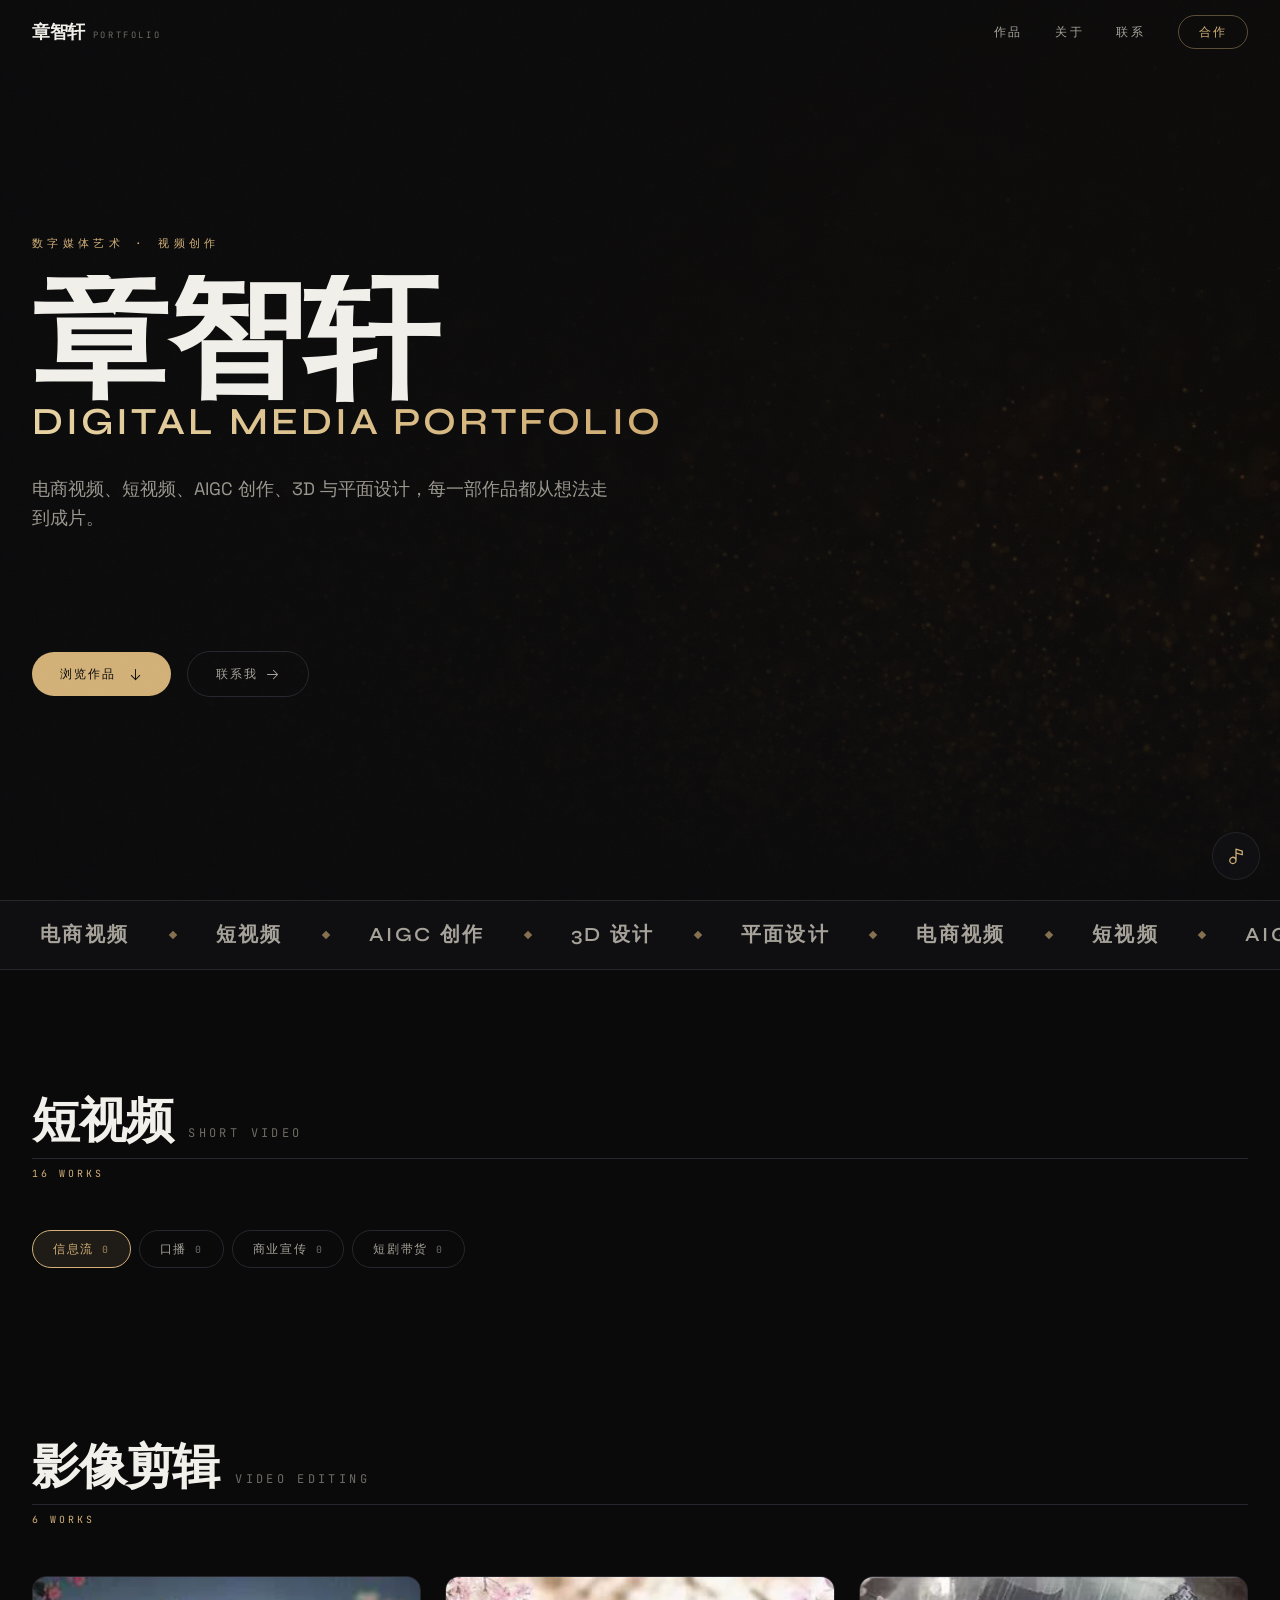
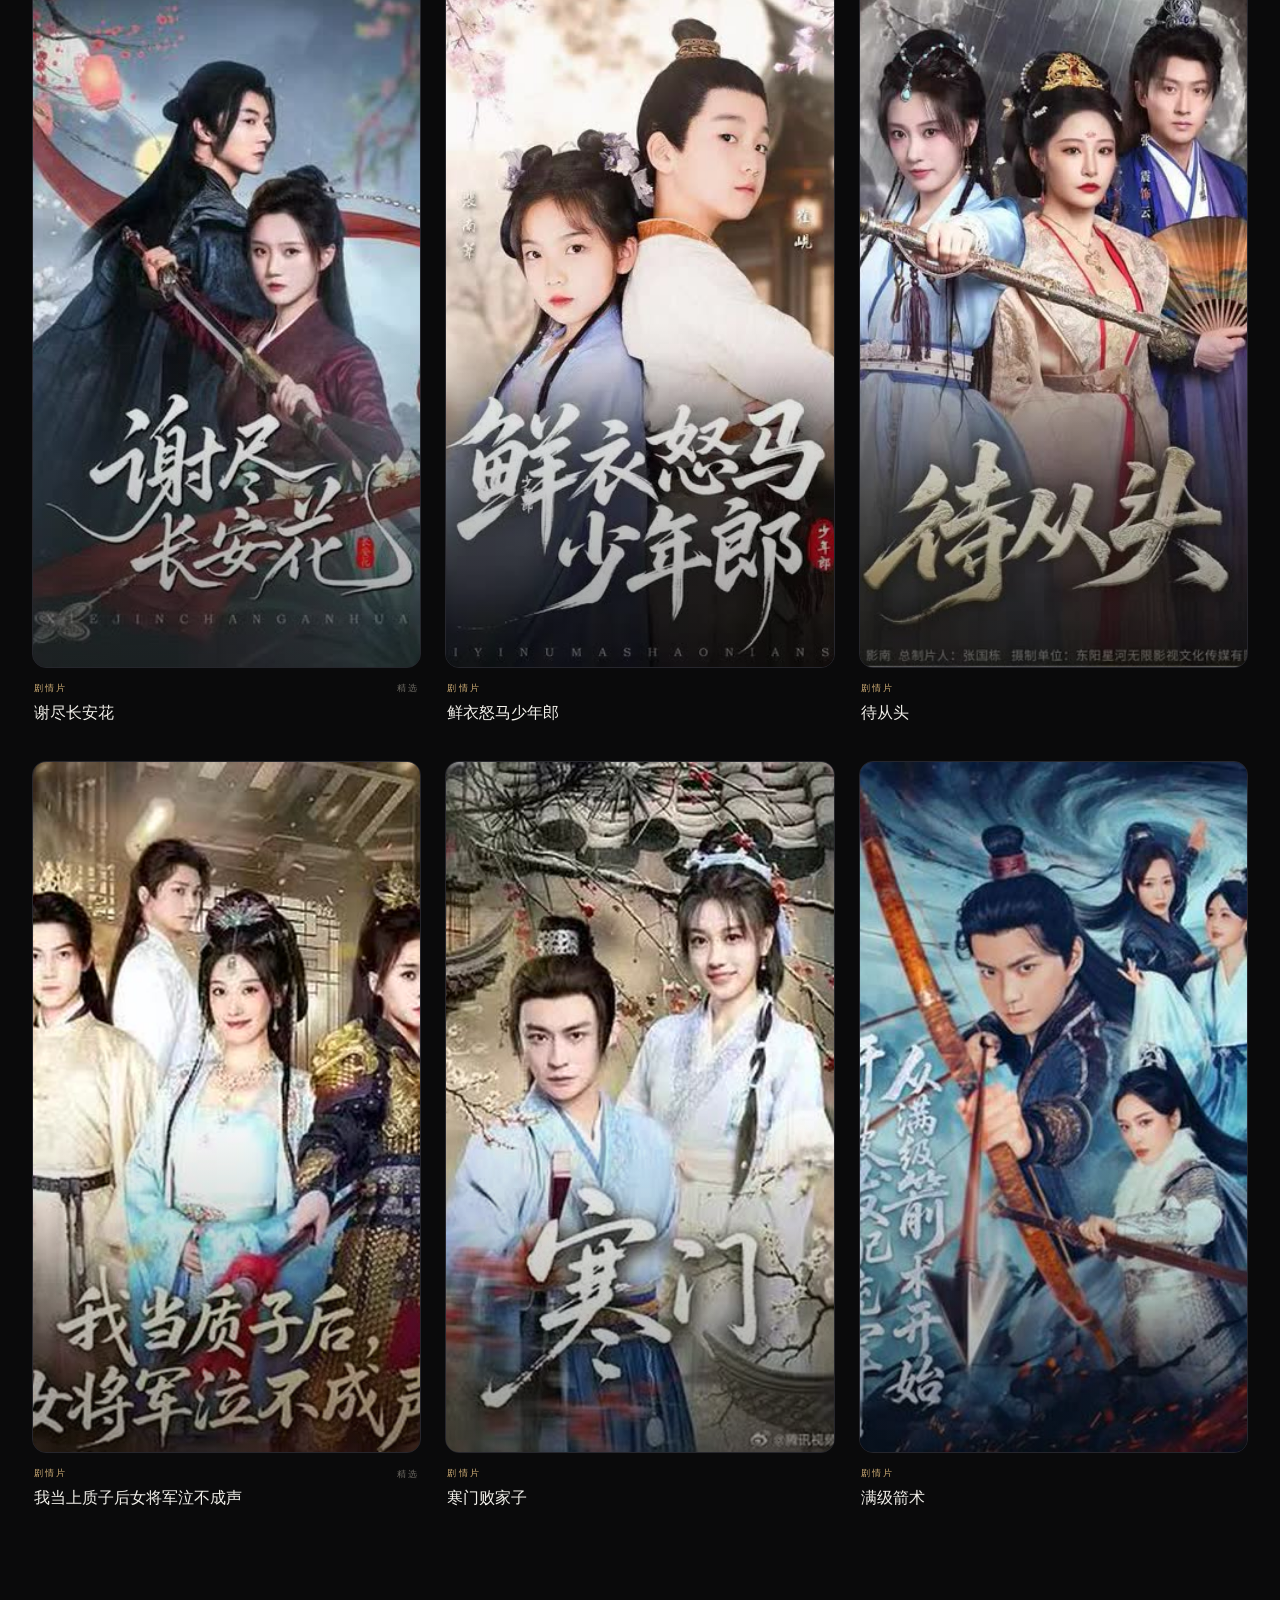
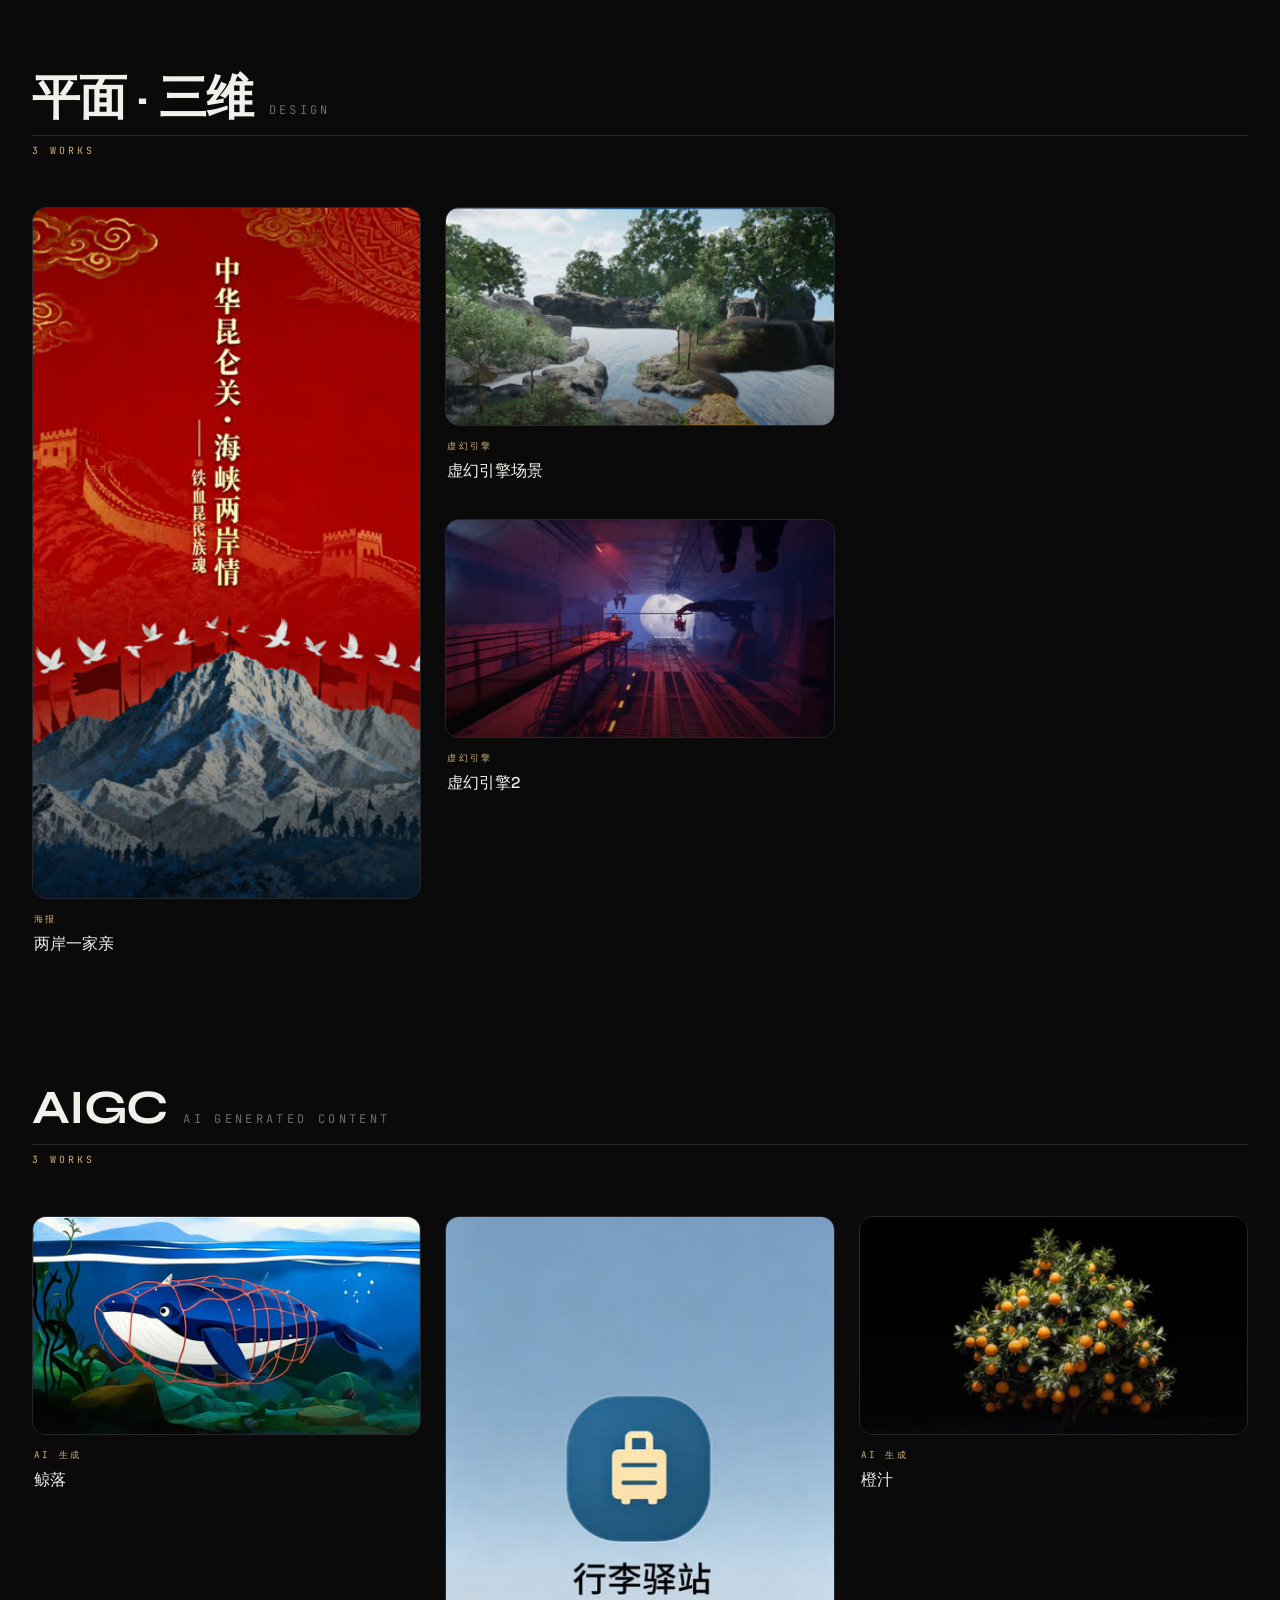
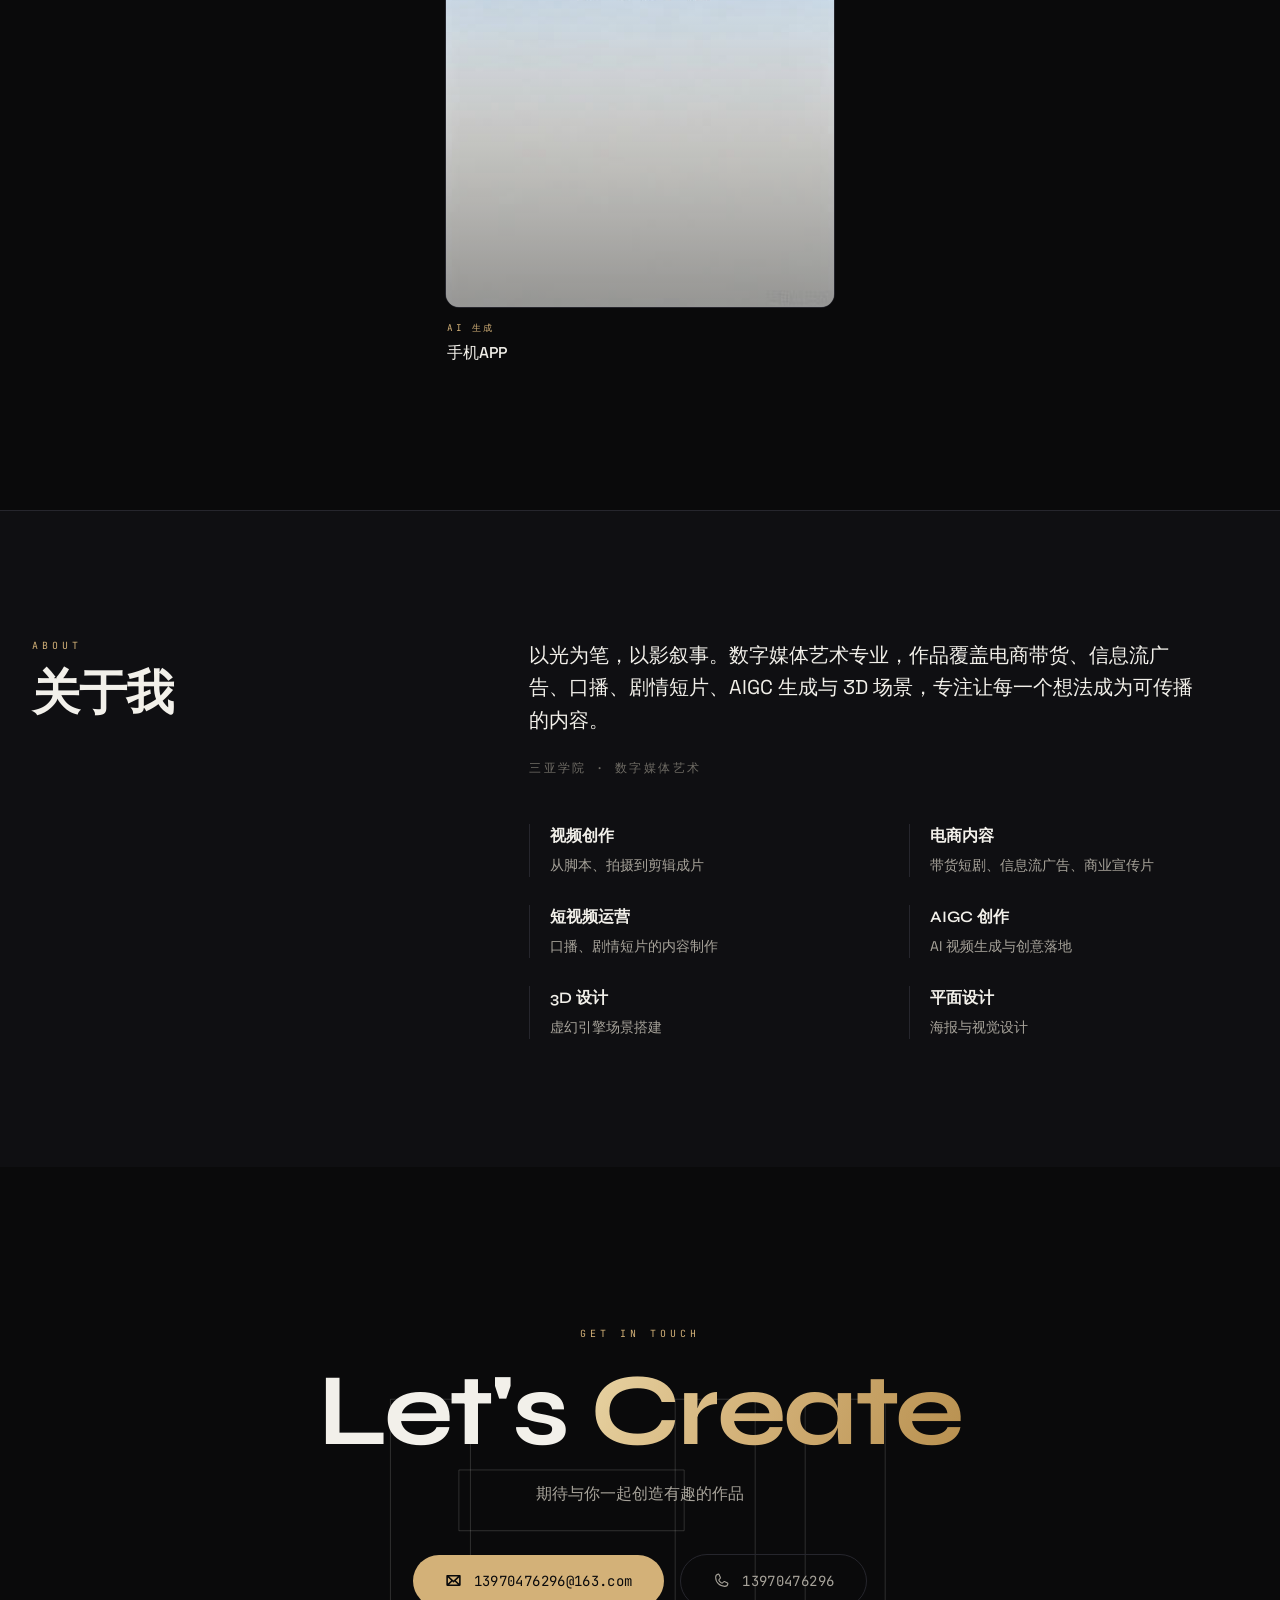
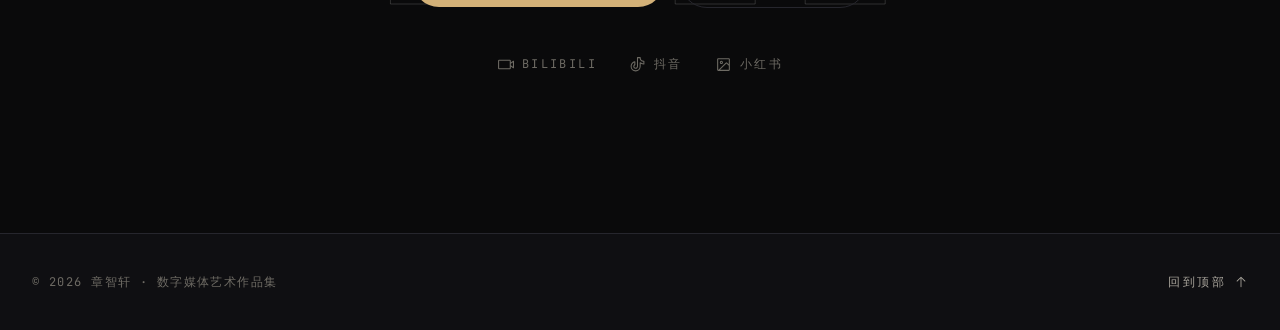
==== index.html @ ad3d9d8a "v3: 还原旧站板块分类 + 金色星尘首屏背景" ====
<!doctype html>
<html lang="zh-CN">
  <head>
    <meta charset="UTF-8" />
    <meta name="viewport" content="width=device-width, initial-scale=1.0, viewport-fit=cover" />
    <title>章智轩 · 数字媒体艺术作品集</title>
    <meta name="description" content="章智轩的数字媒体艺术作品集，覆盖电商视频、短视频、AIGC 创作、3D 设计与平面设计。" />
    <meta name="theme-color" content="#0a0a0b" />
    <meta property="og:title" content="章智轩 · 数字媒体艺术作品集" />
    <meta property="og:description" content="电商视频 / 短视频 / AIGC 创作 / 3D 设计 / 平面设计" />
    <meta property="og:type" content="website" />
    <meta property="og:image" content="thumbs/24.jpg" />
    <link rel="icon" type="image/svg+xml" href="favicon.svg" />
    <link rel="preload" as="font" type="font/woff2" crossorigin href="fonts/8vIH7w4qzmVxm2BL9A.woff2" />
    <link rel="preload" as="font" type="font/woff2" crossorigin href="fonts/V8mDoQDjQSkFtoMM3T6r8E7mPbF4Cw.woff2" />
    <script type="module" crossorigin src="./assets/index-Dmf0lTy7.js"></script>
    <link rel="stylesheet" crossorigin href="./assets/index-DNppTA8P.css">
  </head>
  <body>
    <div id="root"></div>
  </body>
</html>
---- assets/index-DNppTA8P.css ----
/*! tailwindcss v4.3.3 | MIT License | https://tailwindcss.com */@layer properties{@supports (((-webkit-hyphens:none)) and (not (margin-trim:inline))) or ((-moz-orient:inline) and (not (color:rgb(from red r g b)))){*,:before,:after,::backdrop{--tw-translate-x:0;--tw-translate-y:0;--tw-translate-z:0;--tw-scale-x:1;--tw-scale-y:1;--tw-scale-z:1;--tw-rotate-x:initial;--tw-rotate-y:initial;--tw-rotate-z:initial;--tw-skew-x:initial;--tw-skew-y:initial;--tw-border-style:solid;--tw-gradient-position:initial;--tw-gradient-from:#0000;--tw-gradient-via:#0000;--tw-gradient-to:#0000;--tw-gradient-stops:initial;--tw-gradient-via-stops:initial;--tw-gradient-from-position:0%;--tw-gradient-via-position:50%;--tw-gradient-to-position:100%;--tw-leading:initial;--tw-font-weight:initial;--tw-tracking:initial;--tw-shadow:0 0 #0000;--tw-shadow-color:initial;--tw-shadow-alpha:100%;--tw-inset-shadow:0 0 #0000;--tw-inset-shadow-color:initial;--tw-inset-shadow-alpha:100%;--tw-ring-color:initial;--tw-ring-shadow:0 0 #0000;--tw-inset-ring-color:initial;--tw-inset-ring-shadow:0 0 #0000;--tw-ring-inset:initial;--tw-ring-offset-width:0px;--tw-ring-offset-color:#fff;--tw-ring-offset-shadow:0 0 #0000;--tw-blur:initial;--tw-brightness:initial;--tw-contrast:initial;--tw-grayscale:initial;--tw-hue-rotate:initial;--tw-invert:initial;--tw-opacity:initial;--tw-saturate:initial;--tw-sepia:initial;--tw-drop-shadow:initial;--tw-drop-shadow-color:initial;--tw-drop-shadow-alpha:100%;--tw-drop-shadow-size:initial;--tw-backdrop-blur:initial;--tw-backdrop-brightness:initial;--tw-backdrop-contrast:initial;--tw-backdrop-grayscale:initial;--tw-backdrop-hue-rotate:initial;--tw-backdrop-invert:initial;--tw-backdrop-opacity:initial;--tw-backdrop-saturate:initial;--tw-backdrop-sepia:initial;--tw-duration:initial;--tw-ease:initial}}}@layer theme{:root,:host{--font-sans:"Space Grotesk", "PingFang SC", "Microsoft YaHei", "Noto Sans SC", sans-serif;--font-mono:"JetBrains Mono", ui-monospace, "SFMono-Regular", monospace;--color-black:#000;--spacing:.25rem;--container-sm:24rem;--container-md:28rem;--container-xl:36rem;--container-2xl:42rem;--container-5xl:64rem;--container-7xl:80rem;--text-xs:.75rem;--text-xs--line-height:calc(1 / .75);--text-sm:.875rem;--text-sm--line-height:calc(1.25 / .875);--text-base:1rem;--text-base--line-height: 1.5 ;--text-lg:1.125rem;--text-lg--line-height:calc(1.75 / 1.125);--text-xl:1.25rem;--text-xl--line-height:calc(1.75 / 1.25);--text-2xl:1.5rem;--text-2xl--line-height:calc(2 / 1.5);--text-3xl:1.875rem;--text-3xl--line-height: 1.2 ;--text-4xl:2.25rem;--text-4xl--line-height:calc(2.5 / 2.25);--text-5xl:3rem;--text-5xl--line-height:1;--text-6xl:3.75rem;--text-6xl--line-height:1;--font-weight-medium:500;--font-weight-semibold:600;--font-weight-bold:700;--font-weight-extrabold:800;--tracking-tight:-.025em;--tracking-wide:.025em;--leading-relaxed:1.625;--ease-in:cubic-bezier(.4, 0, 1, 1);--ease-out:cubic-bezier(.16, 1, .3, 1);--ease-in-out:cubic-bezier(.4, 0, .2, 1);--blur-sm:8px;--blur-md:12px;--blur-xl:24px;--aspect-video:16 / 9;--default-transition-duration:.15s;--default-transition-timing-function:cubic-bezier(.4, 0, .2, 1);--default-font-family:var(--font-sans);--default-mono-font-family:var(--font-mono);--color-ink:#0a0a0b;--color-ink-2:#0f0f12;--color-surface:#15151a;--color-surface-2:#1b1b21;--color-line:#26262d;--color-fg:#f2f0ea;--color-fg-2:#a7a39a;--color-fg-3:#6e6b64;--color-gold:#d3b178;--color-gold-2:#ecd9ae;--font-display:"Syne", "PingFang SC", "Microsoft YaHei", "Noto Sans SC", sans-serif}}@layer base{*,:after,:before,::backdrop{box-sizing:border-box;border:0 solid;margin:0;padding:0}::file-selector-button{box-sizing:border-box;border:0 solid;margin:0;padding:0}html,:host{-webkit-text-size-adjust:100%;tab-size:4;line-height:1.5;font-family:var(--default-font-family,-apple-system, BlinkMacSystemFont, "Segoe UI", Roboto, "Helvetica Neue", "Noto Sans", Arial, sans-serif, "Apple Color Emoji", "Segoe UI Emoji", "Segoe UI Symbol", "Noto Color Emoji");font-feature-settings:var(--default-font-feature-settings,normal);font-variation-settings:var(--default-font-variation-settings,normal);-webkit-tap-highlight-color:transparent}hr{height:0;color:inherit;border-top-width:1px}abbr:where([title]){-webkit-text-decoration:underline dotted;text-decoration:underline dotted}h1,h2,h3,h4,h5,h6{font-size:inherit;font-weight:inherit}a{color:inherit;-webkit-text-decoration:inherit;text-decoration:inherit}b,strong{font-weight:bolder}code,kbd,samp,pre{font-family:var(--default-mono-font-family,ui-monospace, SFMono-Regular, Menlo, Monaco, Consolas, "Liberation Mono", "Courier New", monospace);font-feature-settings:var(--default-mono-font-feature-settings,normal);font-variation-settings:var(--default-mono-font-variation-settings,normal);font-size:1em}small{font-size:80%}sub,sup{vertical-align:baseline;font-size:75%;line-height:0;position:relative}sub{bottom:-.25em}sup{top:-.5em}table{text-indent:0;border-color:inherit;border-collapse:collapse}:-moz-focusring:where(:not(iframe)){outline:auto}progress{vertical-align:baseline}summary{display:list-item}ol,ul,menu{list-style:none}img,svg,video,canvas,audio,iframe,embed,object{vertical-align:middle;display:block}img,video{max-width:100%;height:auto}button,input,select,optgroup,textarea{font:inherit;font-feature-settings:inherit;font-variation-settings:inherit;letter-spacing:inherit;color:inherit;opacity:1;background-color:#0000;border-radius:0}::file-selector-button{font:inherit;font-feature-settings:inherit;font-variation-settings:inherit;letter-spacing:inherit;color:inherit;opacity:1;background-color:#0000;border-radius:0}:where(select:is([multiple],[size])) optgroup{font-weight:bolder}:where(select:is([multiple],[size])) optgroup option{padding-inline-start:20px}::file-selector-button{margin-inline-end:4px}::placeholder{opacity:1}@supports (not ((-webkit-appearance:-apple-pay-button))) or (contain-intrinsic-size:1px){::placeholder{color:currentColor}@supports (color:color-mix(in lab,red,red)){::placeholder{color:color-mix(in oklab,currentcolor 50%,transparent)}}}textarea{resize:vertical}::-webkit-search-decoration{-webkit-appearance:none}::-webkit-date-and-time-value{min-height:1lh;text-align:inherit}::-webkit-datetime-edit{display:inline-flex}::-webkit-datetime-edit-fields-wrapper{padding:0}::-webkit-datetime-edit{padding-block:0}::-webkit-datetime-edit-year-field{padding-block:0}::-webkit-datetime-edit-month-field{padding-block:0}::-webkit-datetime-edit-day-field{padding-block:0}::-webkit-datetime-edit-hour-field{padding-block:0}::-webkit-datetime-edit-minute-field{padding-block:0}::-webkit-datetime-edit-second-field{padding-block:0}::-webkit-datetime-edit-millisecond-field{padding-block:0}::-webkit-datetime-edit-meridiem-field{padding-block:0}::-webkit-calendar-picker-indicator{line-height:1}:-moz-ui-invalid{box-shadow:none}button,input:where([type=button],[type=reset],[type=submit]){appearance:button}::file-selector-button{appearance:button}::-webkit-inner-spin-button{height:auto}::-webkit-outer-spin-button{height:auto}[hidden]:where(:not([hidden=until-found])){display:none!important}}@layer components;@layer utilities{.pointer-events-none{pointer-events:none}.visible{visibility:visible}.absolute{position:absolute}.fixed{position:fixed}.relative{position:relative}.static{position:static}.inset-0{inset:0}.inset-x-0{inset-inline:0}.top-0{top:0}.top-4{top:calc(var(--spacing) * 4)}.right-4{right:calc(var(--spacing) * 4)}.right-5{right:calc(var(--spacing) * 5)}.-bottom-1{bottom:calc(var(--spacing) * -1)}.bottom-5{bottom:calc(var(--spacing) * 5)}.left-0{left:0}.z-10{z-index:10}.z-\[60\]{z-index:60}.z-\[65\]{z-index:65}.z-\[70\]{z-index:70}.z-\[90\]{z-index:90}.z-\[100\]{z-index:100}.mx-auto{margin-inline:auto}.mt-1{margin-top:var(--spacing)}.mt-1\.5{margin-top:calc(var(--spacing) * 1.5)}.mt-2{margin-top:calc(var(--spacing) * 2)}.mt-3\.5{margin-top:calc(var(--spacing) * 3.5)}.mt-4{margin-top:calc(var(--spacing) * 4)}.mt-5{margin-top:calc(var(--spacing) * 5)}.mt-6{margin-top:calc(var(--spacing) * 6)}.mt-7{margin-top:calc(var(--spacing) * 7)}.mt-8{margin-top:calc(var(--spacing) * 8)}.mt-10{margin-top:calc(var(--spacing) * 10)}.mt-11{margin-top:calc(var(--spacing) * 11)}.mt-12{margin-top:calc(var(--spacing) * 12)}.mb-4{margin-bottom:calc(var(--spacing) * 4)}.mb-5{margin-bottom:calc(var(--spacing) * 5)}.mb-6{margin-bottom:calc(var(--spacing) * 6)}.mb-9{margin-bottom:calc(var(--spacing) * 9)}.mb-10{margin-bottom:calc(var(--spacing) * 10)}.mb-12{margin-bottom:calc(var(--spacing) * 12)}.ml-2{margin-left:calc(var(--spacing) * 2)}.block{display:block}.contents{display:contents}.flex{display:flex}.grid{display:grid}.hidden{display:none}.inline{display:inline}.inline-block{display:inline-block}.aspect-\[4\/5\]{aspect-ratio:4/5}.aspect-\[9\/16\]{aspect-ratio:9/16}.aspect-square{aspect-ratio:1}.aspect-video{aspect-ratio:var(--aspect-video)}.h-1\.5{height:calc(var(--spacing) * 1.5)}.h-10{height:calc(var(--spacing) * 10)}.h-12{height:calc(var(--spacing) * 12)}.h-14{height:calc(var(--spacing) * 14)}.h-16{height:calc(var(--spacing) * 16)}.h-\[68dvh\]{height:68dvh}.h-full{height:100%}.h-px{height:1px}.max-h-\[80vh\]{max-height:80vh}.max-h-full{max-height:100%}.min-h-\[100dvh\]{min-height:100dvh}.w-1\.5{width:calc(var(--spacing) * 1.5)}.w-10{width:calc(var(--spacing) * 10)}.w-12{width:calc(var(--spacing) * 12)}.w-14{width:calc(var(--spacing) * 14)}.w-full{width:100%}.w-max{width:max-content}.max-w-2xl{max-width:var(--container-2xl)}.max-w-5xl{max-width:var(--container-5xl)}.max-w-7xl{max-width:var(--container-7xl)}.max-w-full{max-width:100%}.max-w-md{max-width:var(--container-md)}.max-w-sm{max-width:var(--container-sm)}.max-w-xl{max-width:var(--container-xl)}.shrink-0{flex-shrink:0}.origin-left{transform-origin:0}.translate-y-4{--tw-translate-y:calc(var(--spacing) * 4);translate:var(--tw-translate-x) var(--tw-translate-y)}.scale-90{--tw-scale-x:90%;--tw-scale-y:90%;--tw-scale-z:90%;scale:var(--tw-scale-x) var(--tw-scale-y)}.scale-x-0{--tw-scale-x:0%;scale:var(--tw-scale-x) var(--tw-scale-y)}.rotate-45{rotate:45deg}.transform{transform:var(--tw-rotate-x,) var(--tw-rotate-y,) var(--tw-rotate-z,) var(--tw-skew-x,) var(--tw-skew-y,)}.resize{resize:both}.scroll-mt-20{scroll-margin-top:calc(var(--spacing) * 20)}.columns-2{columns:2}.break-inside-avoid{break-inside:avoid}.flex-col{flex-direction:column}.flex-wrap{flex-wrap:wrap}.items-baseline{align-items:baseline}.items-center{align-items:center}.justify-between{justify-content:space-between}.justify-center{justify-content:center}.gap-2{gap:calc(var(--spacing) * 2)}.gap-3{gap:calc(var(--spacing) * 3)}.gap-4{gap:calc(var(--spacing) * 4)}.gap-5{gap:calc(var(--spacing) * 5)}.gap-6{gap:calc(var(--spacing) * 6)}.gap-8{gap:calc(var(--spacing) * 8)}.gap-12{gap:calc(var(--spacing) * 12)}.gap-x-10{column-gap:calc(var(--spacing) * 10)}.gap-y-4{row-gap:calc(var(--spacing) * 4)}.gap-y-7{row-gap:calc(var(--spacing) * 7)}.truncate{text-overflow:ellipsis;white-space:nowrap;overflow:hidden}.overflow-hidden{overflow:hidden}.overflow-x-auto{overflow-x:auto}.rounded-\[14px\]{border-radius:14px}.rounded-\[18px\]{border-radius:18px}.rounded-full{border-radius:3.40282e38px}.border{border-style:var(--tw-border-style);border-width:1px}.border-y{border-block-style:var(--tw-border-style);border-block-width:1px}.border-t{border-top-style:var(--tw-border-style);border-top-width:1px}.border-l{border-left-style:var(--tw-border-style);border-left-width:1px}.border-gold{border-color:var(--color-gold)}.border-gold\/40{border-color:#d3b17866}@supports (color:color-mix(in lab,red,red)){.border-gold\/40{border-color:color-mix(in oklab,var(--color-gold) 40%,transparent)}}.border-line{border-color:var(--color-line)}.bg-black{background-color:var(--color-black)}.bg-black\/85{background-color:#000000d9}@supports (color:color-mix(in lab,red,red)){.bg-black\/85{background-color:color-mix(in oklab,var(--color-black) 85%,transparent)}}.bg-gold{background-color:var(--color-gold)}.bg-gold\/10{background-color:#d3b1781a}@supports (color:color-mix(in lab,red,red)){.bg-gold\/10{background-color:color-mix(in oklab,var(--color-gold) 10%,transparent)}}.bg-gold\/60{background-color:#d3b17899}@supports (color:color-mix(in lab,red,red)){.bg-gold\/60{background-color:color-mix(in oklab,var(--color-gold) 60%,transparent)}}.bg-ink{background-color:var(--color-ink)}.bg-ink-2{background-color:var(--color-ink-2)}.bg-ink\/55{background-color:#0a0a0b8c}@supports (color:color-mix(in lab,red,red)){.bg-ink\/55{background-color:color-mix(in oklab,var(--color-ink) 55%,transparent)}}.bg-ink\/70{background-color:#0a0a0bb3}@supports (color:color-mix(in lab,red,red)){.bg-ink\/70{background-color:color-mix(in oklab,var(--color-ink) 70%,transparent)}}.bg-ink\/95{background-color:#0a0a0bf2}@supports (color:color-mix(in lab,red,red)){.bg-ink\/95{background-color:color-mix(in oklab,var(--color-ink) 95%,transparent)}}.bg-line{background-color:var(--color-line)}.bg-surface{background-color:var(--color-surface)}.bg-transparent{background-color:#0000}.bg-gradient-to-r{--tw-gradient-position:to right in oklab;background-image:linear-gradient(var(--tw-gradient-stops))}.bg-gradient-to-t{--tw-gradient-position:to top in oklab;background-image:linear-gradient(var(--tw-gradient-stops))}.from-gold\/0{--tw-gradient-from:#0000}@supports (color:color-mix(in lab,red,red)){.from-gold\/0{--tw-gradient-from:color-mix(in oklab, var(--color-gold) 0%, transparent)}}.from-gold\/0{--tw-gradient-stops:var(--tw-gradient-via-stops,var(--tw-gradient-position), var(--tw-gradient-from) var(--tw-gradient-from-position), var(--tw-gradient-to) var(--tw-gradient-to-position))}.from-ink{--tw-gradient-from:var(--color-ink);--tw-gradient-stops:var(--tw-gradient-via-stops,var(--tw-gradient-position), var(--tw-gradient-from) var(--tw-gradient-from-position), var(--tw-gradient-to) var(--tw-gradient-to-position))}.from-ink\/70{--tw-gradient-from:#0a0a0bb3}@supports (color:color-mix(in lab,red,red)){.from-ink\/70{--tw-gradient-from:color-mix(in oklab, var(--color-ink) 70%, transparent)}}.from-ink\/70{--tw-gradient-stops:var(--tw-gradient-via-stops,var(--tw-gradient-position), var(--tw-gradient-from) var(--tw-gradient-from-position), var(--tw-gradient-to) var(--tw-gradient-to-position))}.via-gold{--tw-gradient-via:var(--color-gold);--tw-gradient-via-stops:var(--tw-gradient-position), var(--tw-gradient-from) var(--tw-gradient-from-position), var(--tw-gradient-via) var(--tw-gradient-via-position), var(--tw-gradient-to) var(--tw-gradient-to-position);--tw-gradient-stops:var(--tw-gradient-via-stops)}.via-ink\/85{--tw-gradient-via:#0a0a0bd9}@supports (color:color-mix(in lab,red,red)){.via-ink\/85{--tw-gradient-via:color-mix(in oklab, var(--color-ink) 85%, transparent)}}.via-ink\/85{--tw-gradient-via-stops:var(--tw-gradient-position), var(--tw-gradient-from) var(--tw-gradient-from-position), var(--tw-gradient-via) var(--tw-gradient-via-position), var(--tw-gradient-to) var(--tw-gradient-to-position);--tw-gradient-stops:var(--tw-gradient-via-stops)}.via-transparent{--tw-gradient-via:transparent;--tw-gradient-via-stops:var(--tw-gradient-position), var(--tw-gradient-from) var(--tw-gradient-from-position), var(--tw-gradient-via) var(--tw-gradient-via-position), var(--tw-gradient-to) var(--tw-gradient-to-position);--tw-gradient-stops:var(--tw-gradient-via-stops)}.to-gold\/0{--tw-gradient-to:#0000}@supports (color:color-mix(in lab,red,red)){.to-gold\/0{--tw-gradient-to:color-mix(in oklab, var(--color-gold) 0%, transparent)}}.to-gold\/0{--tw-gradient-stops:var(--tw-gradient-via-stops,var(--tw-gradient-position), var(--tw-gradient-from) var(--tw-gradient-from-position), var(--tw-gradient-to) var(--tw-gradient-to-position))}.to-ink\/35{--tw-gradient-to:#0a0a0b59}@supports (color:color-mix(in lab,red,red)){.to-ink\/35{--tw-gradient-to:color-mix(in oklab, var(--color-ink) 35%, transparent)}}.to-ink\/35{--tw-gradient-stops:var(--tw-gradient-via-stops,var(--tw-gradient-position), var(--tw-gradient-from) var(--tw-gradient-from-position), var(--tw-gradient-to) var(--tw-gradient-to-position))}.to-ink\/60{--tw-gradient-to:#0a0a0b99}@supports (color:color-mix(in lab,red,red)){.to-ink\/60{--tw-gradient-to:color-mix(in oklab, var(--color-ink) 60%, transparent)}}.to-ink\/60{--tw-gradient-stops:var(--tw-gradient-via-stops,var(--tw-gradient-position), var(--tw-gradient-from) var(--tw-gradient-from-position), var(--tw-gradient-to) var(--tw-gradient-to-position))}.to-transparent{--tw-gradient-to:transparent;--tw-gradient-stops:var(--tw-gradient-via-stops,var(--tw-gradient-position), var(--tw-gradient-from) var(--tw-gradient-from-position), var(--tw-gradient-to) var(--tw-gradient-to-position))}.bg-cover{background-size:cover}.bg-center{background-position:50%}.object-contain{object-fit:contain}.object-cover{object-fit:cover}.p-4{padding:calc(var(--spacing) * 4)}.px-0\.5{padding-inline:calc(var(--spacing) * .5)}.px-5{padding-inline:calc(var(--spacing) * 5)}.px-6{padding-inline:calc(var(--spacing) * 6)}.px-7{padding-inline:calc(var(--spacing) * 7)}.px-8{padding-inline:calc(var(--spacing) * 8)}.py-2{padding-block:calc(var(--spacing) * 2)}.py-2\.5{padding-block:calc(var(--spacing) * 2.5)}.py-3\.5{padding-block:calc(var(--spacing) * 3.5)}.py-4{padding-block:calc(var(--spacing) * 4)}.py-5{padding-block:calc(var(--spacing) * 5)}.py-10{padding-block:calc(var(--spacing) * 10)}.py-24{padding-block:calc(var(--spacing) * 24)}.py-28{padding-block:calc(var(--spacing) * 28)}.pt-24{padding-top:calc(var(--spacing) * 24)}.pt-32{padding-top:calc(var(--spacing) * 32)}.pb-1{padding-bottom:var(--spacing)}.pb-2{padding-bottom:calc(var(--spacing) * 2)}.pb-24{padding-bottom:calc(var(--spacing) * 24)}.pb-28{padding-bottom:calc(var(--spacing) * 28)}.pl-5{padding-left:calc(var(--spacing) * 5)}.text-center{text-align:center}.text-left{text-align:left}.text-right{text-align:right}.font-display{font-family:var(--font-display)}.font-mono{font-family:var(--font-mono)}.font-sans{font-family:var(--font-sans)}.text-3xl{font-size:var(--text-3xl);line-height:var(--tw-leading,var(--text-3xl--line-height))}.text-4xl{font-size:var(--text-4xl);line-height:var(--tw-leading,var(--text-4xl--line-height))}.text-base{font-size:var(--text-base);line-height:var(--tw-leading,var(--text-base--line-height))}.text-lg{font-size:var(--text-lg);line-height:var(--tw-leading,var(--text-lg--line-height))}.text-sm{font-size:var(--text-sm);line-height:var(--tw-leading,var(--text-sm--line-height))}.text-xl{font-size:var(--text-xl);line-height:var(--tw-leading,var(--text-xl--line-height))}.text-xs{font-size:var(--text-xs);line-height:var(--tw-leading,var(--text-xs--line-height))}.text-\[0\.55rem\]{font-size:.55rem}.text-\[0\.58rem\]{font-size:.58rem}.text-\[0\.62rem\]{font-size:.62rem}.text-\[0\.68rem\]{font-size:.68rem}.text-\[0\.98rem\]{font-size:.98rem}.text-\[clamp\(1\.15rem\,3\.6vw\,2\.4rem\)\]{font-size:clamp(1.15rem,3.6vw,2.4rem)}.text-\[clamp\(2\.6rem\,8vw\,6\.5rem\)\]{font-size:clamp(2.6rem,8vw,6.5rem)}.text-\[clamp\(3\.2rem\,11vw\,8\.5rem\)\]{font-size:clamp(3.2rem,11vw,8.5rem)}.text-\[clamp\(8rem\,26vw\,20rem\)\]{font-size:clamp(8rem,26vw,20rem)}.leading-\[0\.95\]{--tw-leading:.95;line-height:.95}.leading-\[0\.98\]{--tw-leading:.98;line-height:.98}.leading-relaxed{--tw-leading:var(--leading-relaxed);line-height:var(--leading-relaxed)}.font-bold{--tw-font-weight:var(--font-weight-bold);font-weight:var(--font-weight-bold)}.font-extrabold{--tw-font-weight:var(--font-weight-extrabold);font-weight:var(--font-weight-extrabold)}.font-medium{--tw-font-weight:var(--font-weight-medium);font-weight:var(--font-weight-medium)}.font-semibold{--tw-font-weight:var(--font-weight-semibold);font-weight:var(--font-weight-semibold)}.tracking-\[0\.2em\]{--tw-tracking:.2em;letter-spacing:.2em}.tracking-\[0\.3em\]{--tw-tracking:.3em;letter-spacing:.3em}.tracking-\[0\.4em\]{--tw-tracking:.4em;letter-spacing:.4em}.tracking-\[0\.08em\]{--tw-tracking:.08em;letter-spacing:.08em}.tracking-\[0\.12em\]{--tw-tracking:.12em;letter-spacing:.12em}.tracking-\[0\.14em\]{--tw-tracking:.14em;letter-spacing:.14em}.tracking-\[0\.16em\]{--tw-tracking:.16em;letter-spacing:.16em}.tracking-\[0\.18em\]{--tw-tracking:.18em;letter-spacing:.18em}.tracking-\[0\.22em\]{--tw-tracking:.22em;letter-spacing:.22em}.tracking-\[0\.24em\]{--tw-tracking:.24em;letter-spacing:.24em}.tracking-\[0\.28em\]{--tw-tracking:.28em;letter-spacing:.28em}.tracking-\[0\.35em\]{--tw-tracking:.35em;letter-spacing:.35em}.tracking-tight{--tw-tracking:var(--tracking-tight);letter-spacing:var(--tracking-tight)}.tracking-wide{--tw-tracking:var(--tracking-wide);letter-spacing:var(--tracking-wide)}.whitespace-nowrap{white-space:nowrap}.text-fg{color:var(--color-fg)}.text-fg-2{color:var(--color-fg-2)}.text-fg-3{color:var(--color-fg-3)}.text-gold{color:var(--color-gold)}.text-gold\/70{color:#d3b178b3}@supports (color:color-mix(in lab,red,red)){.text-gold\/70{color:color-mix(in oklab,var(--color-gold) 70%,transparent)}}.text-ink{color:var(--color-ink)}.uppercase{text-transform:uppercase}.opacity-0{opacity:0}.opacity-30{opacity:.3}.opacity-45{opacity:.45}.opacity-60{opacity:.6}.shadow-2xl{--tw-shadow:0 25px 50px -12px var(--tw-shadow-color,#00000040);box-shadow:var(--tw-inset-shadow),var(--tw-inset-ring-shadow),var(--tw-ring-offset-shadow),var(--tw-ring-shadow),var(--tw-shadow)}.blur{--tw-blur:blur(8px);filter:var(--tw-blur,) var(--tw-brightness,) var(--tw-contrast,) var(--tw-grayscale,) var(--tw-hue-rotate,) var(--tw-invert,) var(--tw-saturate,) var(--tw-sepia,) var(--tw-drop-shadow,)}.drop-shadow{--tw-drop-shadow-size:drop-shadow(0 1px 2px var(--tw-drop-shadow-color,#0000001a)) drop-shadow(0 1px 1px var(--tw-drop-shadow-color,#0000000f));--tw-drop-shadow:drop-shadow(0 1px 2px #0000001a) drop-shadow(0 1px 1px #0000000f);filter:var(--tw-blur,) var(--tw-brightness,) var(--tw-contrast,) var(--tw-grayscale,) var(--tw-hue-rotate,) var(--tw-invert,) var(--tw-saturate,) var(--tw-sepia,) var(--tw-drop-shadow,)}.filter{filter:var(--tw-blur,) var(--tw-brightness,) var(--tw-contrast,) var(--tw-grayscale,) var(--tw-hue-rotate,) var(--tw-invert,) var(--tw-saturate,) var(--tw-sepia,) var(--tw-drop-shadow,)}.backdrop-blur-md{--tw-backdrop-blur:blur(var(--blur-md));-webkit-backdrop-filter:var(--tw-backdrop-blur,) var(--tw-backdrop-brightness,) var(--tw-backdrop-contrast,) var(--tw-backdrop-grayscale,) var(--tw-backdrop-hue-rotate,) var(--tw-backdrop-invert,) var(--tw-backdrop-opacity,) var(--tw-backdrop-saturate,) var(--tw-backdrop-sepia,);backdrop-filter:var(--tw-backdrop-blur,) var(--tw-backdrop-brightness,) var(--tw-backdrop-contrast,) var(--tw-backdrop-grayscale,) var(--tw-backdrop-hue-rotate,) var(--tw-backdrop-invert,) var(--tw-backdrop-opacity,) var(--tw-backdrop-saturate,) var(--tw-backdrop-sepia,)}.backdrop-blur-sm{--tw-backdrop-blur:blur(var(--blur-sm));-webkit-backdrop-filter:var(--tw-backdrop-blur,) var(--tw-backdrop-brightness,) var(--tw-backdrop-contrast,) var(--tw-backdrop-grayscale,) var(--tw-backdrop-hue-rotate,) var(--tw-backdrop-invert,) var(--tw-backdrop-opacity,) var(--tw-backdrop-saturate,) var(--tw-backdrop-sepia,);backdrop-filter:var(--tw-backdrop-blur,) var(--tw-backdrop-brightness,) var(--tw-backdrop-contrast,) var(--tw-backdrop-grayscale,) var(--tw-backdrop-hue-rotate,) var(--tw-backdrop-invert,) var(--tw-backdrop-opacity,) var(--tw-backdrop-saturate,) var(--tw-backdrop-sepia,)}.backdrop-blur-xl{--tw-backdrop-blur:blur(var(--blur-xl));-webkit-backdrop-filter:var(--tw-backdrop-blur,) var(--tw-backdrop-brightness,) var(--tw-backdrop-contrast,) var(--tw-backdrop-grayscale,) var(--tw-backdrop-hue-rotate,) var(--tw-backdrop-invert,) var(--tw-backdrop-opacity,) var(--tw-backdrop-saturate,) var(--tw-backdrop-sepia,);backdrop-filter:var(--tw-backdrop-blur,) var(--tw-backdrop-brightness,) var(--tw-backdrop-contrast,) var(--tw-backdrop-grayscale,) var(--tw-backdrop-hue-rotate,) var(--tw-backdrop-invert,) var(--tw-backdrop-opacity,) var(--tw-backdrop-saturate,) var(--tw-backdrop-sepia,)}.transition{transition-property:color,background-color,border-color,outline-color,text-decoration-color,fill,stroke,--tw-gradient-from,--tw-gradient-via,--tw-gradient-to,opacity,box-shadow,transform,translate,scale,rotate,filter,-webkit-backdrop-filter,backdrop-filter,display,content-visibility,overlay,pointer-events;transition-timing-function:var(--tw-ease,var(--default-transition-timing-function));transition-duration:var(--tw-duration,var(--default-transition-duration))}.transition-all{transition-property:all;transition-timing-function:var(--tw-ease,var(--default-transition-timing-function));transition-duration:var(--tw-duration,var(--default-transition-duration))}.transition-colors{transition-property:color,background-color,border-color,outline-color,text-decoration-color,fill,stroke,--tw-gradient-from,--tw-gradient-via,--tw-gradient-to;transition-timing-function:var(--tw-ease,var(--default-transition-timing-function));transition-duration:var(--tw-duration,var(--default-transition-duration))}.transition-opacity{transition-property:opacity;transition-timing-function:var(--tw-ease,var(--default-transition-timing-function));transition-duration:var(--tw-duration,var(--default-transition-duration))}.transition-transform{transition-property:transform,translate,scale,rotate;transition-timing-function:var(--tw-ease,var(--default-transition-timing-function));transition-duration:var(--tw-duration,var(--default-transition-duration))}.duration-200{--tw-duration:.2s;transition-duration:.2s}.duration-300{--tw-duration:.3s;transition-duration:.3s}.duration-400{--tw-duration:.4s;transition-duration:.4s}.duration-500{--tw-duration:.5s;transition-duration:.5s}.duration-700{--tw-duration:.7s;transition-duration:.7s}.ease-in{--tw-ease:var(--ease-in);transition-timing-function:var(--ease-in)}.ease-in-out{--tw-ease:var(--ease-in-out);transition-timing-function:var(--ease-in-out)}.ease-out{--tw-ease:var(--ease-out);transition-timing-function:var(--ease-out)}.select-none{-webkit-user-select:none;user-select:none}@media (hover:hover){.group-hover\:translate-y-0\.5:is(:where(.group):hover *){--tw-translate-y:calc(var(--spacing) * .5);translate:var(--tw-translate-x) var(--tw-translate-y)}.group-hover\:scale-100:is(:where(.group):hover *){--tw-scale-x:100%;--tw-scale-y:100%;--tw-scale-z:100%;scale:var(--tw-scale-x) var(--tw-scale-y)}.group-hover\:scale-x-100:is(:where(.group):hover *){--tw-scale-x:100%;scale:var(--tw-scale-x) var(--tw-scale-y)}.group-hover\:scale-\[1\.05\]:is(:where(.group):hover *){scale:1.05}.group-hover\:opacity-30:is(:where(.group):hover *){opacity:.3}.group-hover\:opacity-100:is(:where(.group):hover *){opacity:1}.hover\:border-fg-3:hover{border-color:var(--color-fg-3)}.hover\:border-gold:hover{border-color:var(--color-gold)}.hover\:border-gold\/50:hover{border-color:#d3b17880}@supports (color:color-mix(in lab,red,red)){.hover\:border-gold\/50:hover{border-color:color-mix(in oklab,var(--color-gold) 50%,transparent)}}.hover\:bg-gold-2:hover{background-color:var(--color-gold-2)}.hover\:bg-gold\/10:hover{background-color:#d3b1781a}@supports (color:color-mix(in lab,red,red)){.hover\:bg-gold\/10:hover{background-color:color-mix(in oklab,var(--color-gold) 10%,transparent)}}.hover\:bg-surface-2:hover{background-color:var(--color-surface-2)}.hover\:text-fg:hover{color:var(--color-fg)}.hover\:text-gold:hover{color:var(--color-gold)}}.active\:scale-\[0\.92\]:active{scale:.92}.active\:scale-\[0\.94\]:active{scale:.94}.active\:scale-\[0\.97\]:active{scale:.97}@media (min-width:40rem){.sm\:inline{display:inline}.sm\:grid-cols-2{grid-template-columns:repeat(2,minmax(0,1fr))}.sm\:flex-row{flex-direction:row}}@media (min-width:48rem){.md\:mb-12{margin-bottom:calc(var(--spacing) * 12)}.md\:mb-16{margin-bottom:calc(var(--spacing) * 16)}.md\:block{display:block}.md\:flex{display:flex}.md\:hidden{display:none}.md\:columns-3{columns:3}.md\:grid-cols-\[1fr_1\.6fr\]{grid-template-columns:1fr 1.6fr}.md\:flex-row{flex-direction:row}.md\:flex-wrap{flex-wrap:wrap}.md\:items-end{align-items:flex-end}.md\:justify-between{justify-content:space-between}.md\:gap-6{gap:calc(var(--spacing) * 6)}.md\:overflow-visible{overflow:visible}.md\:p-8{padding:calc(var(--spacing) * 8)}.md\:px-7{padding-inline:calc(var(--spacing) * 7)}.md\:px-8{padding-inline:calc(var(--spacing) * 8)}.md\:px-10{padding-inline:calc(var(--spacing) * 10)}.md\:py-5{padding-block:calc(var(--spacing) * 5)}.md\:py-32{padding-block:calc(var(--spacing) * 32)}.md\:py-40{padding-block:calc(var(--spacing) * 40)}.md\:pt-32{padding-top:calc(var(--spacing) * 32)}.md\:pb-36{padding-bottom:calc(var(--spacing) * 36)}.md\:text-2xl{font-size:var(--text-2xl);line-height:var(--tw-leading,var(--text-2xl--line-height))}.md\:text-5xl{font-size:var(--text-5xl);line-height:var(--tw-leading,var(--text-5xl--line-height))}.md\:text-6xl{font-size:var(--text-6xl);line-height:var(--tw-leading,var(--text-6xl--line-height))}.md\:text-lg{font-size:var(--text-lg);line-height:var(--tw-leading,var(--text-lg--line-height))}.md\:text-xl{font-size:var(--text-xl);line-height:var(--tw-leading,var(--text-xl--line-height))}}}@font-face{font-family:Syne;font-style:normal;font-weight:400 800;font-display:swap;src:url(../fonts/8vIH7w4qzmVxm2BL9A.woff2)format("woff2")}@font-face{font-family:Space Grotesk;font-style:normal;font-weight:300 700;font-display:swap;src:url(../fonts/V8mDoQDjQSkFtoMM3T6r8E7mPbF4Cw.woff2)format("woff2")}@font-face{font-family:JetBrains Mono;font-style:normal;font-weight:400 500;font-display:swap;src:url(../fonts/tDbv2o-flEEny0FZhsfKu5WU4zr3E_BX0PnT8RD8yKwBNntkaToggR7BYRbKPxDcwg.woff2)format("woff2")}html{scroll-behavior:smooth}body{background:var(--color-ink);color:var(--color-fg);font-family:var(--font-sans);-webkit-font-smoothing:antialiased;text-rendering:optimizelegibility;overflow-x:hidden}::selection{color:#fff;background:#d3b17847}:focus-visible{outline:2px solid var(--color-gold);outline-offset:3px;border-radius:4px}::-webkit-scrollbar{width:10px}::-webkit-scrollbar-track{background:var(--color-ink)}::-webkit-scrollbar-thumb{background:#2c2c33;border-radius:8px}::-webkit-scrollbar-thumb:hover{background:#3a3a42}.glass{-webkit-backdrop-filter:blur(18px)saturate(150%);background:#101014b8;border:1px solid #ffffff14}.grain{z-index:80;pointer-events:none;opacity:.05;background-image:url("data:image/svg+xml,%3Csvg xmlns='http://www.w3.org/2000/svg' width='120' height='120'%3E%3Cfilter id='n'%3E%3CfeTurbulence type='fractalNoise' baseFrequency='0.85' numOctaves='2'/%3E%3C/filter%3E%3Crect width='120' height='120' filter='url(%23n)' opacity='0.6'/%3E%3C/svg%3E");position:fixed;inset:0}.text-outline{color:#0000;-webkit-text-stroke:1px #f2f0ea29}.text-gold-gradient{color:#0000;background:linear-gradient(115deg,#e8d4a4,#d3b178 45%,#b78f4e);-webkit-background-clip:text;background-clip:text}.marquee-track{will-change:transform;animation:32s linear infinite marquee}@keyframes marquee{0%{transform:translate(0)}to{transform:translate(-50%)}}.card-hover{transition:transform .5s var(--ease-out),border-color .4s ease,box-shadow .5s var(--ease-out)}@media (prefers-reduced-motion:reduce){html{scroll-behavior:auto}.marquee-track{animation:none}*,:before,:after{transition-duration:.01ms!important;animation-duration:.01ms!important}}@media (prefers-reduced-transparency:reduce){.glass{-webkit-backdrop-filter:none;background:#101014f5}}@property --tw-translate-x{syntax:"*";inherits:false;initial-value:0}@property --tw-translate-y{syntax:"*";inherits:false;initial-value:0}@property --tw-translate-z{syntax:"*";inherits:false;initial-value:0}@property --tw-scale-x{syntax:"*";inherits:false;initial-value:1}@property --tw-scale-y{syntax:"*";inherits:false;initial-value:1}@property --tw-scale-z{syntax:"*";inherits:false;initial-value:1}@property --tw-rotate-x{syntax:"*";inherits:false}@property --tw-rotate-y{syntax:"*";inherits:false}@property --tw-rotate-z{syntax:"*";inherits:false}@property --tw-skew-x{syntax:"*";inherits:false}@property --tw-skew-y{syntax:"*";inherits:false}@property --tw-border-style{syntax:"*";inherits:false;initial-value:solid}@property --tw-gradient-position{syntax:"*";inherits:false}@property --tw-gradient-from{syntax:"<color>";inherits:false;initial-value:#0000}@property --tw-gradient-via{syntax:"<color>";inherits:false;initial-value:#0000}@property --tw-gradient-to{syntax:"<color>";inherits:false;initial-value:#0000}@property --tw-gradient-stops{syntax:"*";inherits:false}@property --tw-gradient-via-stops{syntax:"*";inherits:false}@property --tw-gradient-from-position{syntax:"<length-percentage>";inherits:false;initial-value:0%}@property --tw-gradient-via-position{syntax:"<length-percentage>";inherits:false;initial-value:50%}@property --tw-gradient-to-position{syntax:"<length-percentage>";inherits:false;initial-value:100%}@property --tw-leading{syntax:"*";inherits:false}@property --tw-font-weight{syntax:"*";inherits:false}@property --tw-tracking{syntax:"*";inherits:false}@property --tw-shadow{syntax:"*";inherits:false;initial-value:0 0 #0000}@property --tw-shadow-color{syntax:"*";inherits:false}@property --tw-shadow-alpha{syntax:"<percentage>";inherits:false;initial-value:100%}@property --tw-inset-shadow{syntax:"*";inherits:false;initial-value:0 0 #0000}@property --tw-inset-shadow-color{syntax:"*";inherits:false}@property --tw-inset-shadow-alpha{syntax:"<percentage>";inherits:false;initial-value:100%}@property --tw-ring-color{syntax:"*";inherits:false}@property --tw-ring-shadow{syntax:"*";inherits:false;initial-value:0 0 #0000}@property --tw-inset-ring-color{syntax:"*";inherits:false}@property --tw-inset-ring-shadow{syntax:"*";inherits:false;initial-value:0 0 #0000}@property --tw-ring-inset{syntax:"*";inherits:false}@property --tw-ring-offset-width{syntax:"<length>";inherits:false;initial-value:0}@property --tw-ring-offset-color{syntax:"*";inherits:false;initial-value:#fff}@property --tw-ring-offset-shadow{syntax:"*";inherits:false;initial-value:0 0 #0000}@property --tw-blur{syntax:"*";inherits:false}@property --tw-brightness{syntax:"*";inherits:false}@property --tw-contrast{syntax:"*";inherits:false}@property --tw-grayscale{syntax:"*";inherits:false}@property --tw-hue-rotate{syntax:"*";inherits:false}@property --tw-invert{syntax:"*";inherits:false}@property --tw-opacity{syntax:"*";inherits:false}@property --tw-saturate{syntax:"*";inherits:false}@property --tw-sepia{syntax:"*";inherits:false}@property --tw-drop-shadow{syntax:"*";inherits:false}@property --tw-drop-shadow-color{syntax:"*";inherits:false}@property --tw-drop-shadow-alpha{syntax:"<percentage>";inherits:false;initial-value:100%}@property --tw-drop-shadow-size{syntax:"*";inherits:false}@property --tw-backdrop-blur{syntax:"*";inherits:false}@property --tw-backdrop-brightness{syntax:"*";inherits:false}@property --tw-backdrop-contrast{syntax:"*";inherits:false}@property --tw-backdrop-grayscale{syntax:"*";inherits:false}@property --tw-backdrop-hue-rotate{syntax:"*";inherits:false}@property --tw-backdrop-invert{syntax:"*";inherits:false}@property --tw-backdrop-opacity{syntax:"*";inherits:false}@property --tw-backdrop-saturate{syntax:"*";inherits:false}@property --tw-backdrop-sepia{syntax:"*";inherits:false}@property --tw-duration{syntax:"*";inherits:false}@property --tw-ease{syntax:"*";inherits:false}
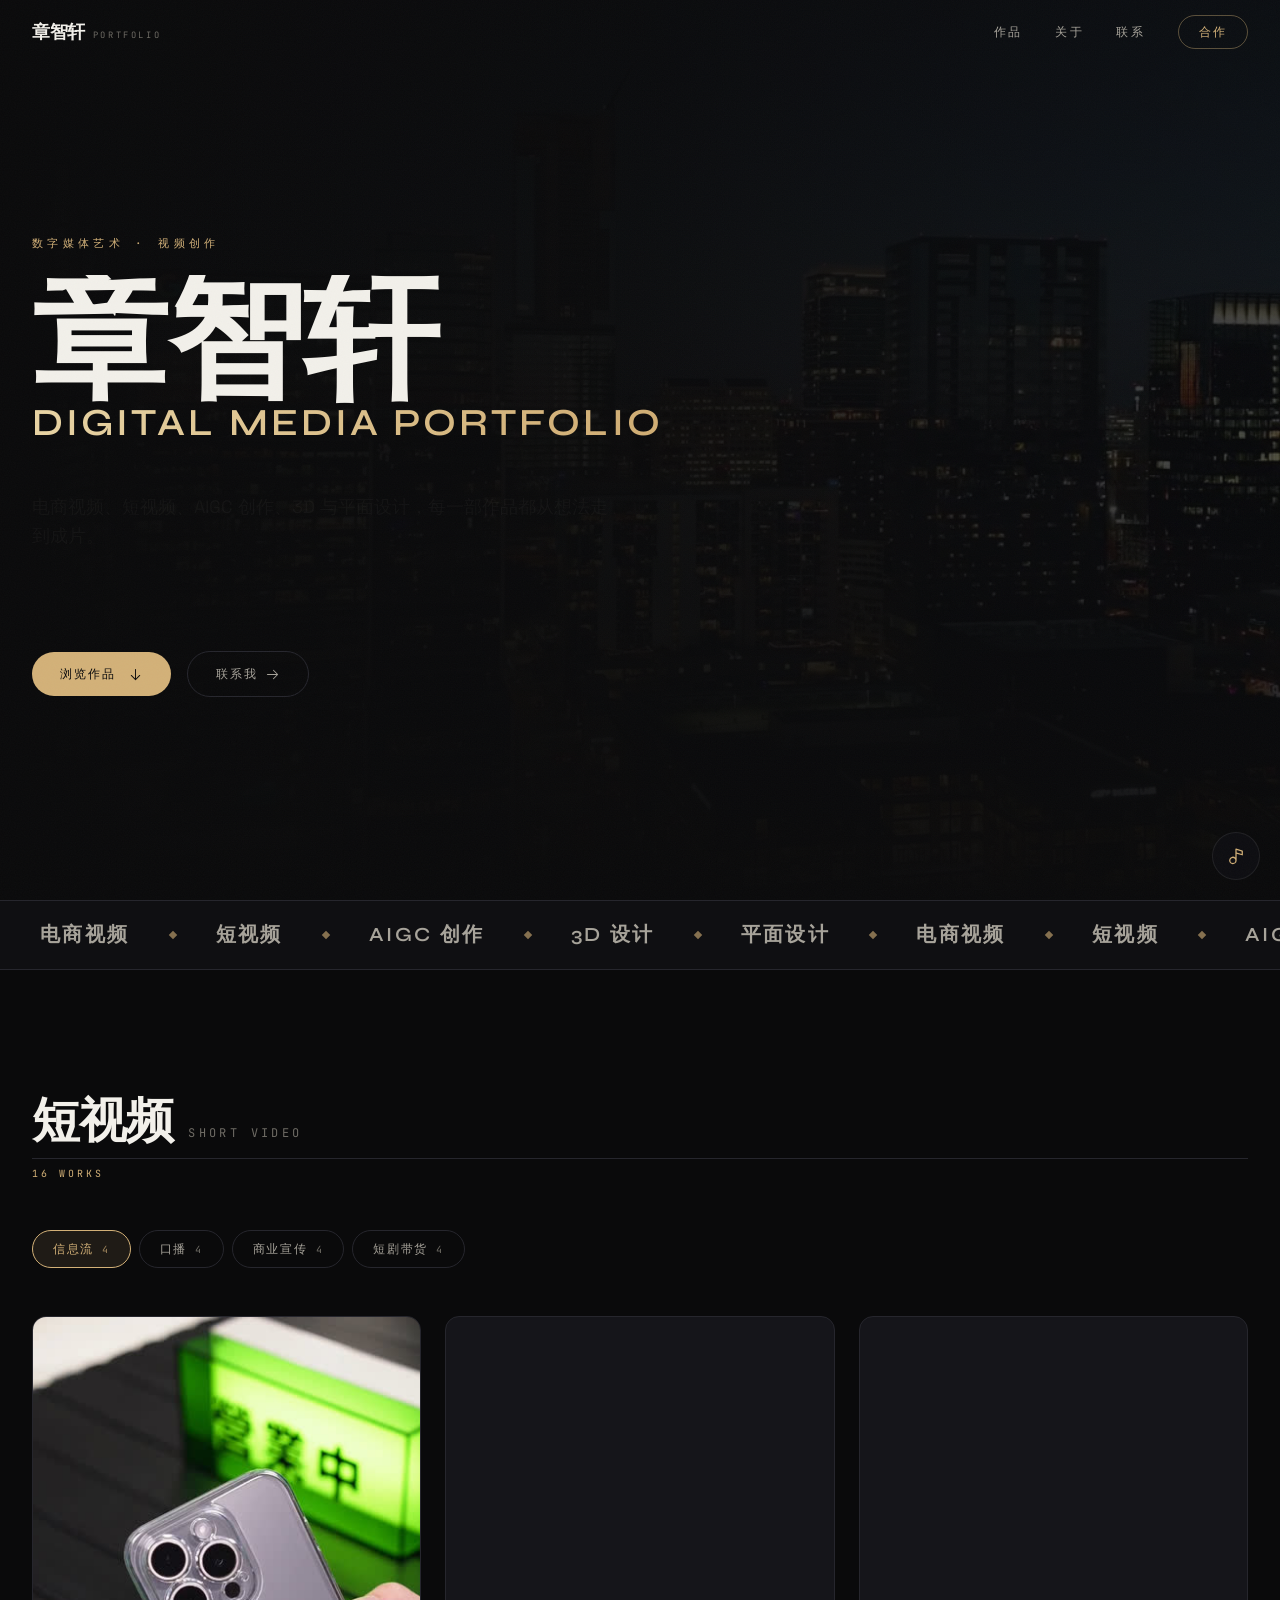
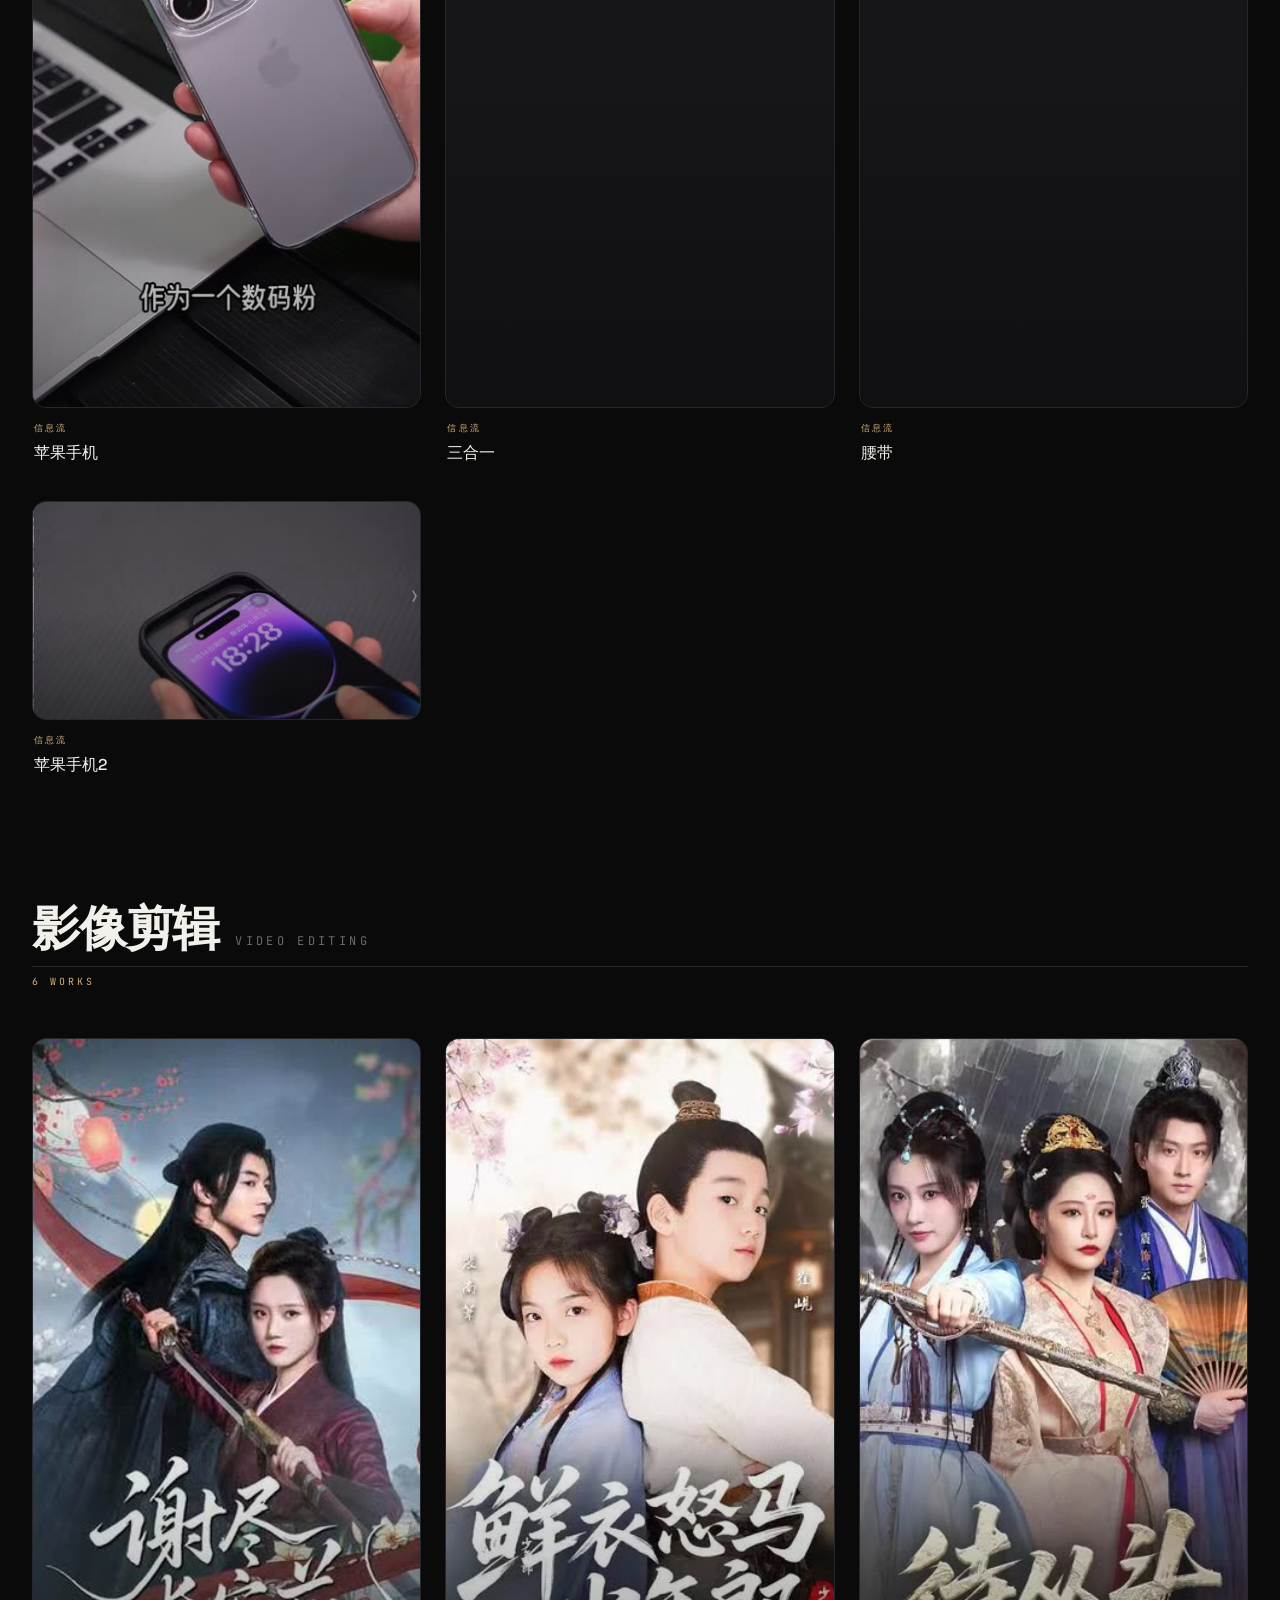
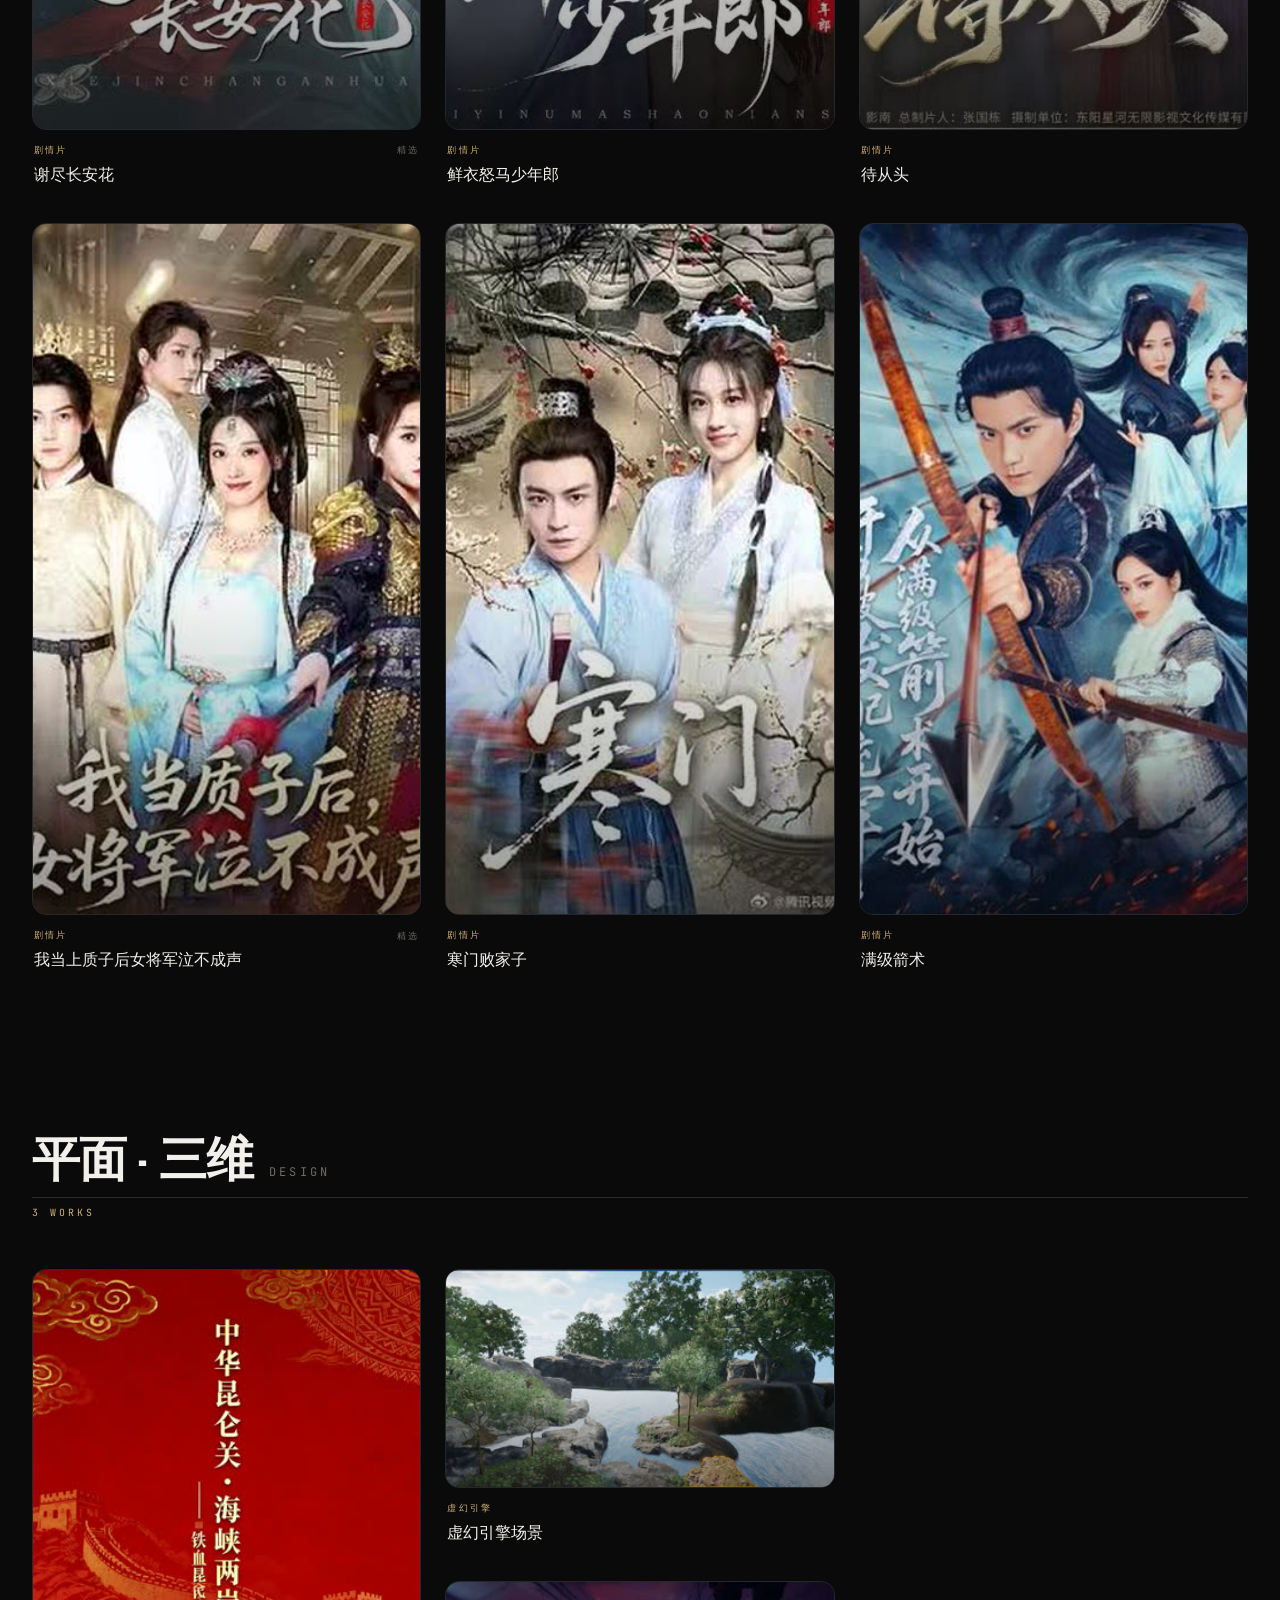
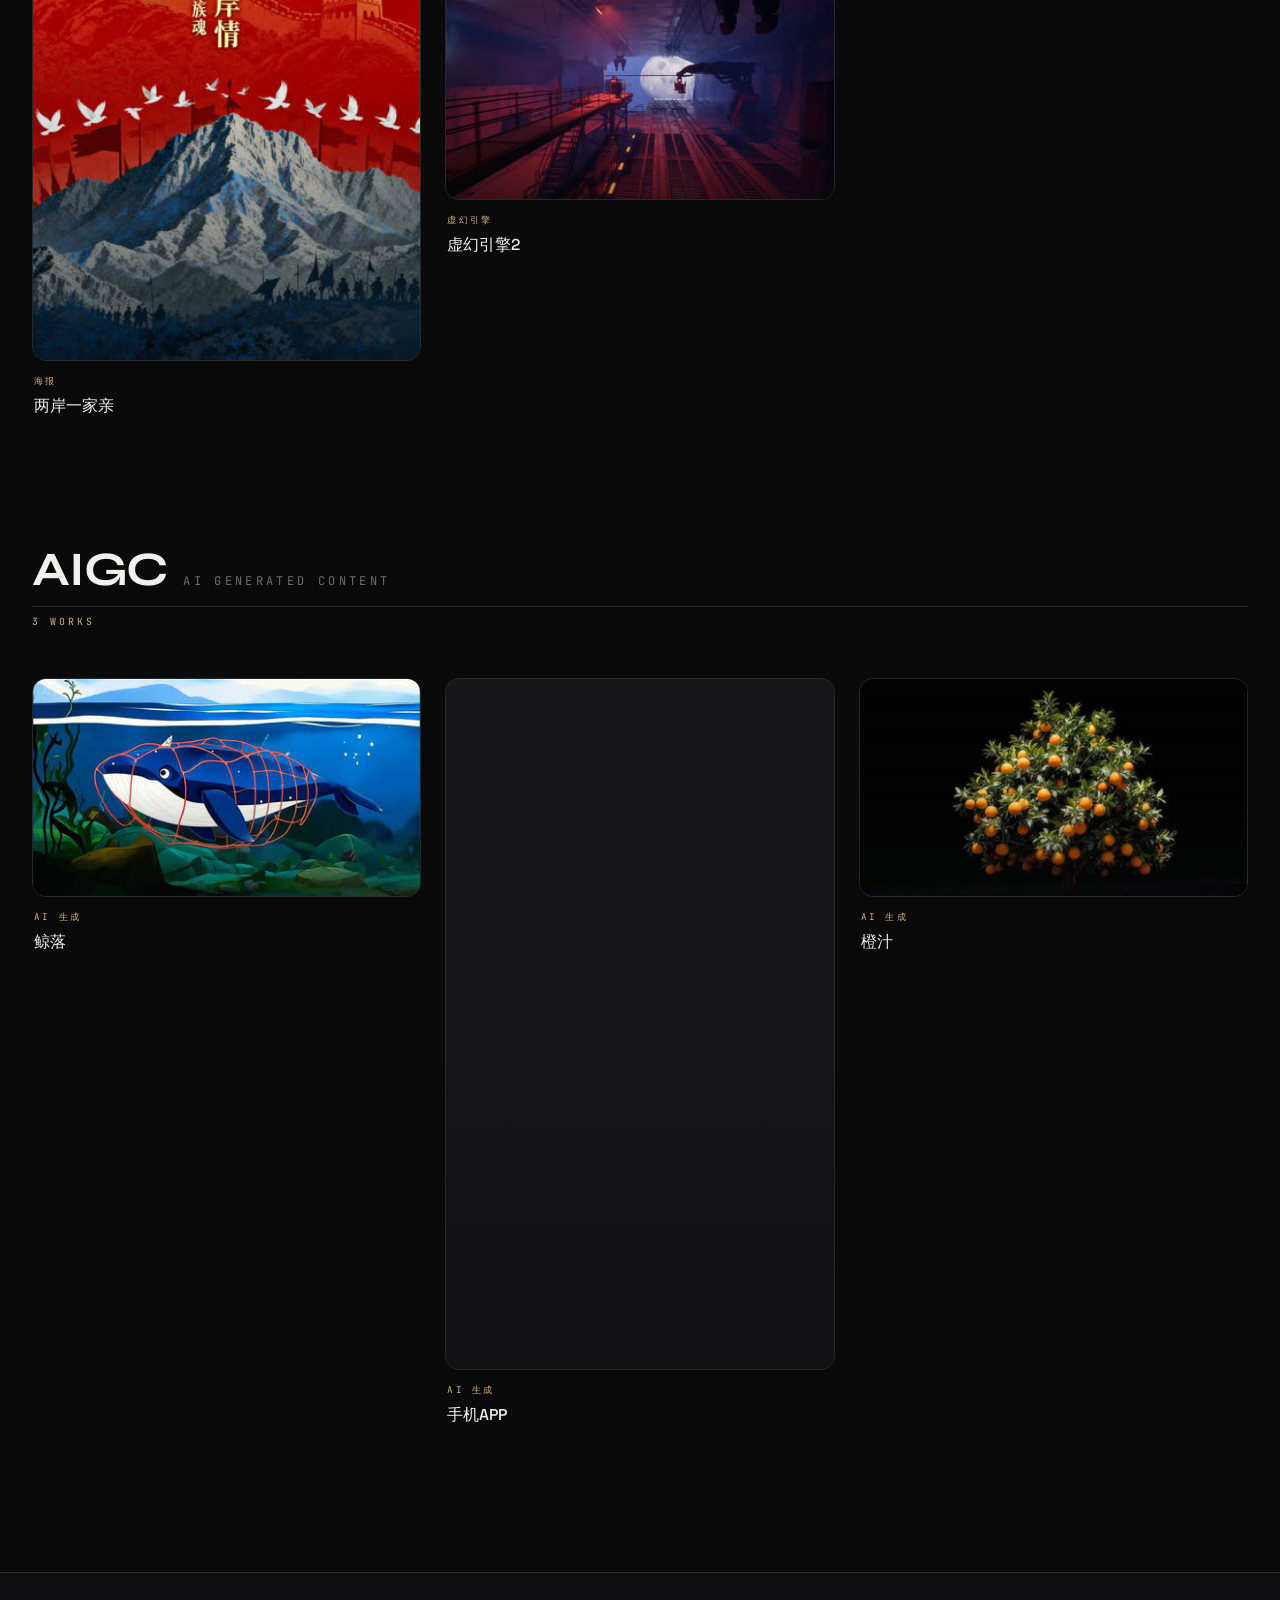
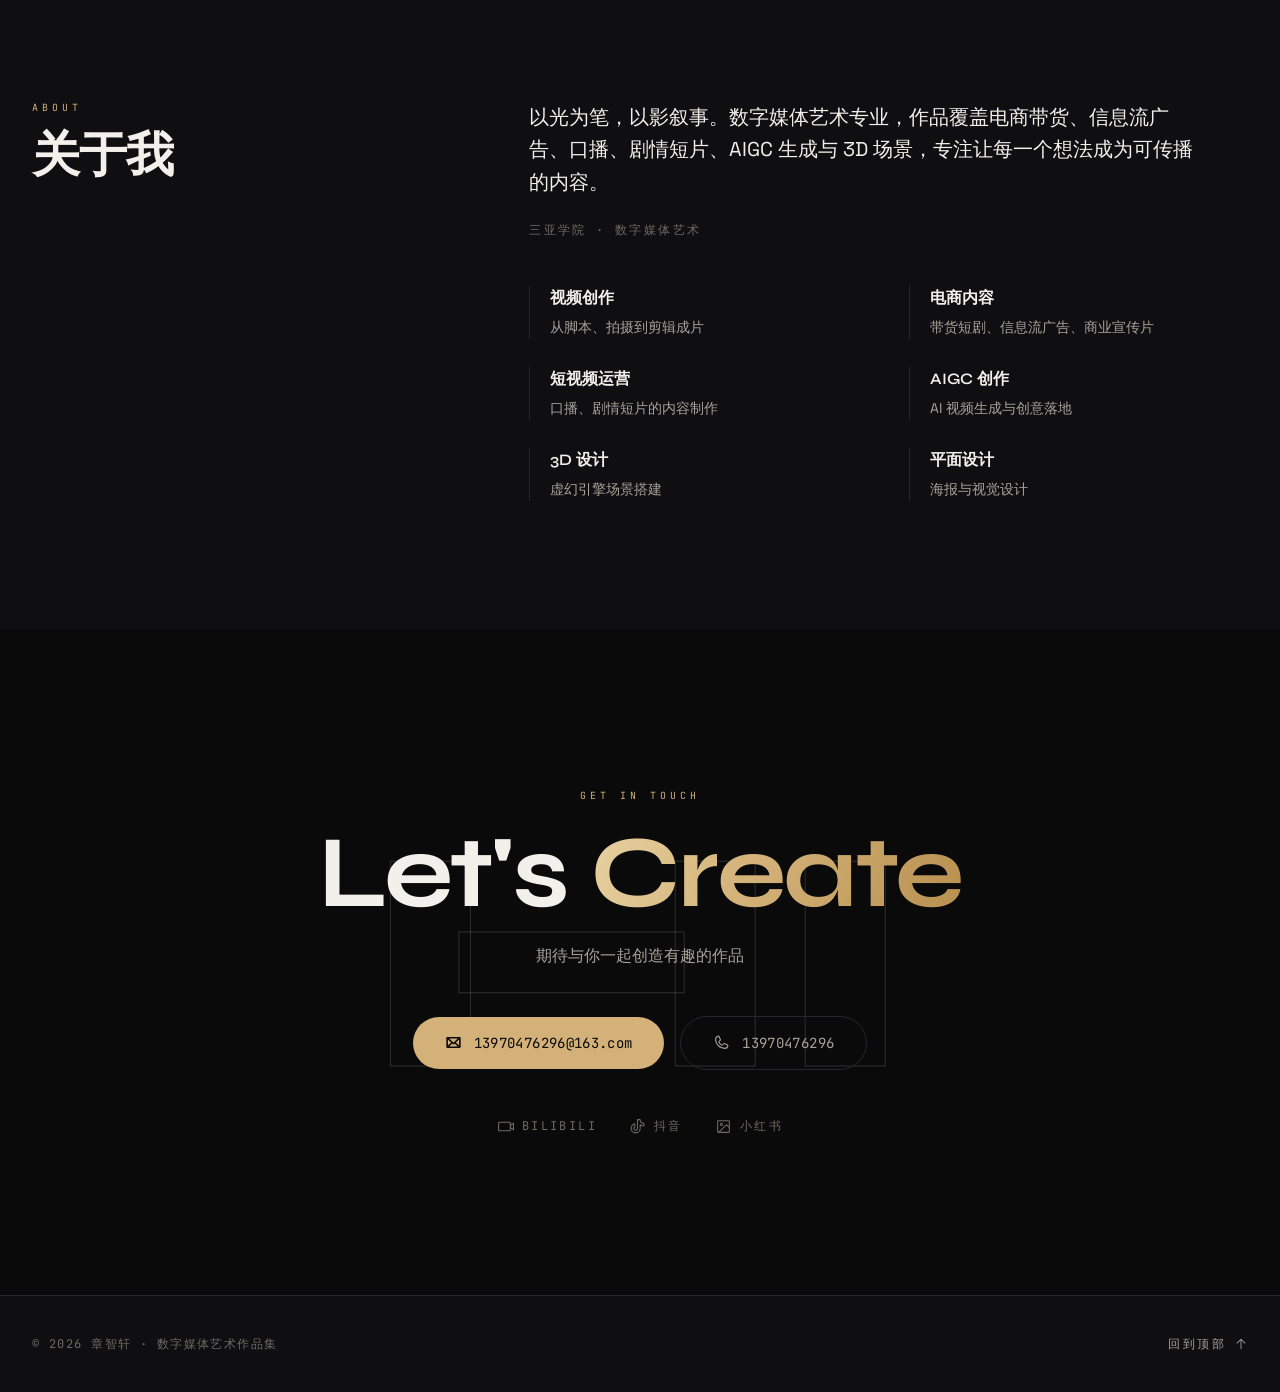
==== commit 20e47a0e: "v4: 修复短视频分类筛选 + 双段电影感背景轮播" ====
--- a/index.html
+++ b/index.html
@@ -13,8 +13,8 @@
     <link rel="icon" type="image/svg+xml" href="favicon.svg" />
     <link rel="preload" as="font" type="font/woff2" crossorigin href="fonts/8vIH7w4qzmVxm2BL9A.woff2" />
     <link rel="preload" as="font" type="font/woff2" crossorigin href="fonts/V8mDoQDjQSkFtoMM3T6r8E7mPbF4Cw.woff2" />
-    <script type="module" crossorigin src="./assets/index-Dmf0lTy7.js"></script>
-    <link rel="stylesheet" crossorigin href="./assets/index-DNppTA8P.css">
+    <script type="module" crossorigin src="./assets/index-w42-vqk6.js"></script>
+    <link rel="stylesheet" crossorigin href="./assets/index-DptrxLhk.css">
   </head>
   <body>
     <div id="root"></div>
--- a/assets/index-DptrxLhk.css
+++ b/assets/index-DptrxLhk.css
@@ -0,0 +1 @@
+/*! tailwindcss v4.3.3 | MIT License | https://tailwindcss.com */@layer properties{@supports (((-webkit-hyphens:none)) and (not (margin-trim:inline))) or ((-moz-orient:inline) and (not (color:rgb(from red r g b)))){*,:before,:after,::backdrop{--tw-translate-x:0;--tw-translate-y:0;--tw-translate-z:0;--tw-scale-x:1;--tw-scale-y:1;--tw-scale-z:1;--tw-rotate-x:initial;--tw-rotate-y:initial;--tw-rotate-z:initial;--tw-skew-x:initial;--tw-skew-y:initial;--tw-border-style:solid;--tw-gradient-position:initial;--tw-gradient-from:#0000;--tw-gradient-via:#0000;--tw-gradient-to:#0000;--tw-gradient-stops:initial;--tw-gradient-via-stops:initial;--tw-gradient-from-position:0%;--tw-gradient-via-position:50%;--tw-gradient-to-position:100%;--tw-leading:initial;--tw-font-weight:initial;--tw-tracking:initial;--tw-shadow:0 0 #0000;--tw-shadow-color:initial;--tw-shadow-alpha:100%;--tw-inset-shadow:0 0 #0000;--tw-inset-shadow-color:initial;--tw-inset-shadow-alpha:100%;--tw-ring-color:initial;--tw-ring-shadow:0 0 #0000;--tw-inset-ring-color:initial;--tw-inset-ring-shadow:0 0 #0000;--tw-ring-inset:initial;--tw-ring-offset-width:0px;--tw-ring-offset-color:#fff;--tw-ring-offset-shadow:0 0 #0000;--tw-blur:initial;--tw-brightness:initial;--tw-contrast:initial;--tw-grayscale:initial;--tw-hue-rotate:initial;--tw-invert:initial;--tw-opacity:initial;--tw-saturate:initial;--tw-sepia:initial;--tw-drop-shadow:initial;--tw-drop-shadow-color:initial;--tw-drop-shadow-alpha:100%;--tw-drop-shadow-size:initial;--tw-backdrop-blur:initial;--tw-backdrop-brightness:initial;--tw-backdrop-contrast:initial;--tw-backdrop-grayscale:initial;--tw-backdrop-hue-rotate:initial;--tw-backdrop-invert:initial;--tw-backdrop-opacity:initial;--tw-backdrop-saturate:initial;--tw-backdrop-sepia:initial;--tw-duration:initial;--tw-ease:initial}}}@layer theme{:root,:host{--font-sans:"Space Grotesk", "PingFang SC", "Microsoft YaHei", "Noto Sans SC", sans-serif;--font-mono:"JetBrains Mono", ui-monospace, "SFMono-Regular", monospace;--color-black:#000;--spacing:.25rem;--container-sm:24rem;--container-md:28rem;--container-xl:36rem;--container-2xl:42rem;--container-5xl:64rem;--container-7xl:80rem;--text-xs:.75rem;--text-xs--line-height:calc(1 / .75);--text-sm:.875rem;--text-sm--line-height:calc(1.25 / .875);--text-base:1rem;--text-base--line-height: 1.5 ;--text-lg:1.125rem;--text-lg--line-height:calc(1.75 / 1.125);--text-xl:1.25rem;--text-xl--line-height:calc(1.75 / 1.25);--text-2xl:1.5rem;--text-2xl--line-height:calc(2 / 1.5);--text-3xl:1.875rem;--text-3xl--line-height: 1.2 ;--text-4xl:2.25rem;--text-4xl--line-height:calc(2.5 / 2.25);--text-5xl:3rem;--text-5xl--line-height:1;--text-6xl:3.75rem;--text-6xl--line-height:1;--font-weight-medium:500;--font-weight-semibold:600;--font-weight-bold:700;--font-weight-extrabold:800;--tracking-tight:-.025em;--tracking-wide:.025em;--leading-relaxed:1.625;--ease-in:cubic-bezier(.4, 0, 1, 1);--ease-out:cubic-bezier(.16, 1, .3, 1);--ease-in-out:cubic-bezier(.4, 0, .2, 1);--blur-sm:8px;--blur-md:12px;--blur-xl:24px;--aspect-video:16 / 9;--default-transition-duration:.15s;--default-transition-timing-function:cubic-bezier(.4, 0, .2, 1);--default-font-family:var(--font-sans);--default-mono-font-family:var(--font-mono);--color-ink:#0a0a0b;--color-ink-2:#0f0f12;--color-surface:#15151a;--color-surface-2:#1b1b21;--color-line:#26262d;--color-fg:#f2f0ea;--color-fg-2:#a7a39a;--color-fg-3:#6e6b64;--color-gold:#d3b178;--color-gold-2:#ecd9ae;--font-display:"Syne", "PingFang SC", "Microsoft YaHei", "Noto Sans SC", sans-serif}}@layer base{*,:after,:before,::backdrop{box-sizing:border-box;border:0 solid;margin:0;padding:0}::file-selector-button{box-sizing:border-box;border:0 solid;margin:0;padding:0}html,:host{-webkit-text-size-adjust:100%;tab-size:4;line-height:1.5;font-family:var(--default-font-family,-apple-system, BlinkMacSystemFont, "Segoe UI", Roboto, "Helvetica Neue", "Noto Sans", Arial, sans-serif, "Apple Color Emoji", "Segoe UI Emoji", "Segoe UI Symbol", "Noto Color Emoji");font-feature-settings:var(--default-font-feature-settings,normal);font-variation-settings:var(--default-font-variation-settings,normal);-webkit-tap-highlight-color:transparent}hr{height:0;color:inherit;border-top-width:1px}abbr:where([title]){-webkit-text-decoration:underline dotted;text-decoration:underline dotted}h1,h2,h3,h4,h5,h6{font-size:inherit;font-weight:inherit}a{color:inherit;-webkit-text-decoration:inherit;text-decoration:inherit}b,strong{font-weight:bolder}code,kbd,samp,pre{font-family:var(--default-mono-font-family,ui-monospace, SFMono-Regular, Menlo, Monaco, Consolas, "Liberation Mono", "Courier New", monospace);font-feature-settings:var(--default-mono-font-feature-settings,normal);font-variation-settings:var(--default-mono-font-variation-settings,normal);font-size:1em}small{font-size:80%}sub,sup{vertical-align:baseline;font-size:75%;line-height:0;position:relative}sub{bottom:-.25em}sup{top:-.5em}table{text-indent:0;border-color:inherit;border-collapse:collapse}:-moz-focusring:where(:not(iframe)){outline:auto}progress{vertical-align:baseline}summary{display:list-item}ol,ul,menu{list-style:none}img,svg,video,canvas,audio,iframe,embed,object{vertical-align:middle;display:block}img,video{max-width:100%;height:auto}button,input,select,optgroup,textarea{font:inherit;font-feature-settings:inherit;font-variation-settings:inherit;letter-spacing:inherit;color:inherit;opacity:1;background-color:#0000;border-radius:0}::file-selector-button{font:inherit;font-feature-settings:inherit;font-variation-settings:inherit;letter-spacing:inherit;color:inherit;opacity:1;background-color:#0000;border-radius:0}:where(select:is([multiple],[size])) optgroup{font-weight:bolder}:where(select:is([multiple],[size])) optgroup option{padding-inline-start:20px}::file-selector-button{margin-inline-end:4px}::placeholder{opacity:1}@supports (not ((-webkit-appearance:-apple-pay-button))) or (contain-intrinsic-size:1px){::placeholder{color:currentColor}@supports (color:color-mix(in lab,red,red)){::placeholder{color:color-mix(in oklab,currentcolor 50%,transparent)}}}textarea{resize:vertical}::-webkit-search-decoration{-webkit-appearance:none}::-webkit-date-and-time-value{min-height:1lh;text-align:inherit}::-webkit-datetime-edit{display:inline-flex}::-webkit-datetime-edit-fields-wrapper{padding:0}::-webkit-datetime-edit{padding-block:0}::-webkit-datetime-edit-year-field{padding-block:0}::-webkit-datetime-edit-month-field{padding-block:0}::-webkit-datetime-edit-day-field{padding-block:0}::-webkit-datetime-edit-hour-field{padding-block:0}::-webkit-datetime-edit-minute-field{padding-block:0}::-webkit-datetime-edit-second-field{padding-block:0}::-webkit-datetime-edit-millisecond-field{padding-block:0}::-webkit-datetime-edit-meridiem-field{padding-block:0}::-webkit-calendar-picker-indicator{line-height:1}:-moz-ui-invalid{box-shadow:none}button,input:where([type=button],[type=reset],[type=submit]){appearance:button}::file-selector-button{appearance:button}::-webkit-inner-spin-button{height:auto}::-webkit-outer-spin-button{height:auto}[hidden]:where(:not([hidden=until-found])){display:none!important}}@layer components;@layer utilities{.pointer-events-none{pointer-events:none}.visible{visibility:visible}.absolute{position:absolute}.fixed{position:fixed}.relative{position:relative}.static{position:static}.inset-0{inset:0}.inset-x-0{inset-inline:0}.top-0{top:0}.top-4{top:calc(var(--spacing) * 4)}.right-4{right:calc(var(--spacing) * 4)}.right-5{right:calc(var(--spacing) * 5)}.-bottom-1{bottom:calc(var(--spacing) * -1)}.bottom-5{bottom:calc(var(--spacing) * 5)}.left-0{left:0}.z-10{z-index:10}.z-\[60\]{z-index:60}.z-\[65\]{z-index:65}.z-\[70\]{z-index:70}.z-\[90\]{z-index:90}.z-\[100\]{z-index:100}.mx-auto{margin-inline:auto}.mt-1{margin-top:var(--spacing)}.mt-1\.5{margin-top:calc(var(--spacing) * 1.5)}.mt-2{margin-top:calc(var(--spacing) * 2)}.mt-3\.5{margin-top:calc(var(--spacing) * 3.5)}.mt-5{margin-top:calc(var(--spacing) * 5)}.mt-6{margin-top:calc(var(--spacing) * 6)}.mt-7{margin-top:calc(var(--spacing) * 7)}.mt-8{margin-top:calc(var(--spacing) * 8)}.mt-10{margin-top:calc(var(--spacing) * 10)}.mt-11{margin-top:calc(var(--spacing) * 11)}.mt-12{margin-top:calc(var(--spacing) * 12)}.mb-4{margin-bottom:calc(var(--spacing) * 4)}.mb-5{margin-bottom:calc(var(--spacing) * 5)}.mb-6{margin-bottom:calc(var(--spacing) * 6)}.mb-9{margin-bottom:calc(var(--spacing) * 9)}.mb-10{margin-bottom:calc(var(--spacing) * 10)}.ml-2{margin-left:calc(var(--spacing) * 2)}.block{display:block}.contents{display:contents}.flex{display:flex}.grid{display:grid}.hidden{display:none}.inline{display:inline}.inline-block{display:inline-block}.aspect-\[4\/5\]{aspect-ratio:4/5}.aspect-\[9\/16\]{aspect-ratio:9/16}.aspect-square{aspect-ratio:1}.aspect-video{aspect-ratio:var(--aspect-video)}.h-1\.5{height:calc(var(--spacing) * 1.5)}.h-10{height:calc(var(--spacing) * 10)}.h-12{height:calc(var(--spacing) * 12)}.h-14{height:calc(var(--spacing) * 14)}.h-16{height:calc(var(--spacing) * 16)}.h-\[68dvh\]{height:68dvh}.h-full{height:100%}.h-px{height:1px}.max-h-\[80vh\]{max-height:80vh}.max-h-full{max-height:100%}.min-h-\[100dvh\]{min-height:100dvh}.w-1\.5{width:calc(var(--spacing) * 1.5)}.w-10{width:calc(var(--spacing) * 10)}.w-12{width:calc(var(--spacing) * 12)}.w-14{width:calc(var(--spacing) * 14)}.w-full{width:100%}.w-max{width:max-content}.max-w-2xl{max-width:var(--container-2xl)}.max-w-5xl{max-width:var(--container-5xl)}.max-w-7xl{max-width:var(--container-7xl)}.max-w-full{max-width:100%}.max-w-md{max-width:var(--container-md)}.max-w-sm{max-width:var(--container-sm)}.max-w-xl{max-width:var(--container-xl)}.shrink-0{flex-shrink:0}.origin-left{transform-origin:0}.translate-y-4{--tw-translate-y:calc(var(--spacing) * 4);translate:var(--tw-translate-x) var(--tw-translate-y)}.scale-90{--tw-scale-x:90%;--tw-scale-y:90%;--tw-scale-z:90%;scale:var(--tw-scale-x) var(--tw-scale-y)}.scale-x-0{--tw-scale-x:0%;scale:var(--tw-scale-x) var(--tw-scale-y)}.rotate-45{rotate:45deg}.transform{transform:var(--tw-rotate-x,) var(--tw-rotate-y,) var(--tw-rotate-z,) var(--tw-skew-x,) var(--tw-skew-y,)}.resize{resize:both}.scroll-mt-20{scroll-margin-top:calc(var(--spacing) * 20)}.columns-2{columns:2}.break-inside-avoid{break-inside:avoid}.flex-col{flex-direction:column}.flex-wrap{flex-wrap:wrap}.items-baseline{align-items:baseline}.items-center{align-items:center}.justify-between{justify-content:space-between}.justify-center{justify-content:center}.gap-2{gap:calc(var(--spacing) * 2)}.gap-3{gap:calc(var(--spacing) * 3)}.gap-4{gap:calc(var(--spacing) * 4)}.gap-5{gap:calc(var(--spacing) * 5)}.gap-8{gap:calc(var(--spacing) * 8)}.gap-12{gap:calc(var(--spacing) * 12)}.gap-x-10{column-gap:calc(var(--spacing) * 10)}.gap-y-4{row-gap:calc(var(--spacing) * 4)}.gap-y-7{row-gap:calc(var(--spacing) * 7)}.truncate{text-overflow:ellipsis;white-space:nowrap;overflow:hidden}.overflow-hidden{overflow:hidden}.overflow-x-auto{overflow-x:auto}.rounded-\[14px\]{border-radius:14px}.rounded-\[18px\]{border-radius:18px}.rounded-full{border-radius:3.40282e38px}.border{border-style:var(--tw-border-style);border-width:1px}.border-y{border-block-style:var(--tw-border-style);border-block-width:1px}.border-t{border-top-style:var(--tw-border-style);border-top-width:1px}.border-l{border-left-style:var(--tw-border-style);border-left-width:1px}.border-gold{border-color:var(--color-gold)}.border-gold\/40{border-color:#d3b17866}@supports (color:color-mix(in lab,red,red)){.border-gold\/40{border-color:color-mix(in oklab,var(--color-gold) 40%,transparent)}}.border-line{border-color:var(--color-line)}.bg-black{background-color:var(--color-black)}.bg-black\/85{background-color:#000000d9}@supports (color:color-mix(in lab,red,red)){.bg-black\/85{background-color:color-mix(in oklab,var(--color-black) 85%,transparent)}}.bg-gold{background-color:var(--color-gold)}.bg-gold\/10{background-color:#d3b1781a}@supports (color:color-mix(in lab,red,red)){.bg-gold\/10{background-color:color-mix(in oklab,var(--color-gold) 10%,transparent)}}.bg-gold\/60{background-color:#d3b17899}@supports (color:color-mix(in lab,red,red)){.bg-gold\/60{background-color:color-mix(in oklab,var(--color-gold) 60%,transparent)}}.bg-ink{background-color:var(--color-ink)}.bg-ink-2{background-color:var(--color-ink-2)}.bg-ink\/55{background-color:#0a0a0b8c}@supports (color:color-mix(in lab,red,red)){.bg-ink\/55{background-color:color-mix(in oklab,var(--color-ink) 55%,transparent)}}.bg-ink\/70{background-color:#0a0a0bb3}@supports (color:color-mix(in lab,red,red)){.bg-ink\/70{background-color:color-mix(in oklab,var(--color-ink) 70%,transparent)}}.bg-ink\/95{background-color:#0a0a0bf2}@supports (color:color-mix(in lab,red,red)){.bg-ink\/95{background-color:color-mix(in oklab,var(--color-ink) 95%,transparent)}}.bg-line{background-color:var(--color-line)}.bg-surface{background-color:var(--color-surface)}.bg-transparent{background-color:#0000}.bg-gradient-to-r{--tw-gradient-position:to right in oklab;background-image:linear-gradient(var(--tw-gradient-stops))}.bg-gradient-to-t{--tw-gradient-position:to top in oklab;background-image:linear-gradient(var(--tw-gradient-stops))}.from-gold\/0{--tw-gradient-from:#0000}@supports (color:color-mix(in lab,red,red)){.from-gold\/0{--tw-gradient-from:color-mix(in oklab, var(--color-gold) 0%, transparent)}}.from-gold\/0{--tw-gradient-stops:var(--tw-gradient-via-stops,var(--tw-gradient-position), var(--tw-gradient-from) var(--tw-gradient-from-position), var(--tw-gradient-to) var(--tw-gradient-to-position))}.from-ink{--tw-gradient-from:var(--color-ink);--tw-gradient-stops:var(--tw-gradient-via-stops,var(--tw-gradient-position), var(--tw-gradient-from) var(--tw-gradient-from-position), var(--tw-gradient-to) var(--tw-gradient-to-position))}.from-ink\/70{--tw-gradient-from:#0a0a0bb3}@supports (color:color-mix(in lab,red,red)){.from-ink\/70{--tw-gradient-from:color-mix(in oklab, var(--color-ink) 70%, transparent)}}.from-ink\/70{--tw-gradient-stops:var(--tw-gradient-via-stops,var(--tw-gradient-position), var(--tw-gradient-from) var(--tw-gradient-from-position), var(--tw-gradient-to) var(--tw-gradient-to-position))}.via-gold{--tw-gradient-via:var(--color-gold);--tw-gradient-via-stops:var(--tw-gradient-position), var(--tw-gradient-from) var(--tw-gradient-from-position), var(--tw-gradient-via) var(--tw-gradient-via-position), var(--tw-gradient-to) var(--tw-gradient-to-position);--tw-gradient-stops:var(--tw-gradient-via-stops)}.via-ink\/85{--tw-gradient-via:#0a0a0bd9}@supports (color:color-mix(in lab,red,red)){.via-ink\/85{--tw-gradient-via:color-mix(in oklab, var(--color-ink) 85%, transparent)}}.via-ink\/85{--tw-gradient-via-stops:var(--tw-gradient-position), var(--tw-gradient-from) var(--tw-gradient-from-position), var(--tw-gradient-via) var(--tw-gradient-via-position), var(--tw-gradient-to) var(--tw-gradient-to-position);--tw-gradient-stops:var(--tw-gradient-via-stops)}.via-transparent{--tw-gradient-via:transparent;--tw-gradient-via-stops:var(--tw-gradient-position), var(--tw-gradient-from) var(--tw-gradient-from-position), var(--tw-gradient-via) var(--tw-gradient-via-position), var(--tw-gradient-to) var(--tw-gradient-to-position);--tw-gradient-stops:var(--tw-gradient-via-stops)}.to-gold\/0{--tw-gradient-to:#0000}@supports (color:color-mix(in lab,red,red)){.to-gold\/0{--tw-gradient-to:color-mix(in oklab, var(--color-gold) 0%, transparent)}}.to-gold\/0{--tw-gradient-stops:var(--tw-gradient-via-stops,var(--tw-gradient-position), var(--tw-gradient-from) var(--tw-gradient-from-position), var(--tw-gradient-to) var(--tw-gradient-to-position))}.to-ink\/35{--tw-gradient-to:#0a0a0b59}@supports (color:color-mix(in lab,red,red)){.to-ink\/35{--tw-gradient-to:color-mix(in oklab, var(--color-ink) 35%, transparent)}}.to-ink\/35{--tw-gradient-stops:var(--tw-gradient-via-stops,var(--tw-gradient-position), var(--tw-gradient-from) var(--tw-gradient-from-position), var(--tw-gradient-to) var(--tw-gradient-to-position))}.to-ink\/60{--tw-gradient-to:#0a0a0b99}@supports (color:color-mix(in lab,red,red)){.to-ink\/60{--tw-gradient-to:color-mix(in oklab, var(--color-ink) 60%, transparent)}}.to-ink\/60{--tw-gradient-stops:var(--tw-gradient-via-stops,var(--tw-gradient-position), var(--tw-gradient-from) var(--tw-gradient-from-position), var(--tw-gradient-to) var(--tw-gradient-to-position))}.to-transparent{--tw-gradient-to:transparent;--tw-gradient-stops:var(--tw-gradient-via-stops,var(--tw-gradient-position), var(--tw-gradient-from) var(--tw-gradient-from-position), var(--tw-gradient-to) var(--tw-gradient-to-position))}.bg-cover{background-size:cover}.bg-center{background-position:50%}.object-contain{object-fit:contain}.object-cover{object-fit:cover}.p-4{padding:calc(var(--spacing) * 4)}.px-0\.5{padding-inline:calc(var(--spacing) * .5)}.px-5{padding-inline:calc(var(--spacing) * 5)}.px-6{padding-inline:calc(var(--spacing) * 6)}.px-7{padding-inline:calc(var(--spacing) * 7)}.px-8{padding-inline:calc(var(--spacing) * 8)}.py-2{padding-block:calc(var(--spacing) * 2)}.py-2\.5{padding-block:calc(var(--spacing) * 2.5)}.py-3\.5{padding-block:calc(var(--spacing) * 3.5)}.py-4{padding-block:calc(var(--spacing) * 4)}.py-5{padding-block:calc(var(--spacing) * 5)}.py-10{padding-block:calc(var(--spacing) * 10)}.py-24{padding-block:calc(var(--spacing) * 24)}.py-28{padding-block:calc(var(--spacing) * 28)}.pt-24{padding-top:calc(var(--spacing) * 24)}.pt-32{padding-top:calc(var(--spacing) * 32)}.pb-1{padding-bottom:var(--spacing)}.pb-2{padding-bottom:calc(var(--spacing) * 2)}.pb-24{padding-bottom:calc(var(--spacing) * 24)}.pb-28{padding-bottom:calc(var(--spacing) * 28)}.pl-5{padding-left:calc(var(--spacing) * 5)}.text-center{text-align:center}.text-left{text-align:left}.text-right{text-align:right}.font-display{font-family:var(--font-display)}.font-mono{font-family:var(--font-mono)}.font-sans{font-family:var(--font-sans)}.text-3xl{font-size:var(--text-3xl);line-height:var(--tw-leading,var(--text-3xl--line-height))}.text-4xl{font-size:var(--text-4xl);line-height:var(--tw-leading,var(--text-4xl--line-height))}.text-base{font-size:var(--text-base);line-height:var(--tw-leading,var(--text-base--line-height))}.text-lg{font-size:var(--text-lg);line-height:var(--tw-leading,var(--text-lg--line-height))}.text-sm{font-size:var(--text-sm);line-height:var(--tw-leading,var(--text-sm--line-height))}.text-xl{font-size:var(--text-xl);line-height:var(--tw-leading,var(--text-xl--line-height))}.text-xs{font-size:var(--text-xs);line-height:var(--tw-leading,var(--text-xs--line-height))}.text-\[0\.55rem\]{font-size:.55rem}.text-\[0\.58rem\]{font-size:.58rem}.text-\[0\.62rem\]{font-size:.62rem}.text-\[0\.68rem\]{font-size:.68rem}.text-\[0\.98rem\]{font-size:.98rem}.text-\[clamp\(1\.15rem\,3\.6vw\,2\.4rem\)\]{font-size:clamp(1.15rem,3.6vw,2.4rem)}.text-\[clamp\(2\.6rem\,8vw\,6\.5rem\)\]{font-size:clamp(2.6rem,8vw,6.5rem)}.text-\[clamp\(3\.2rem\,11vw\,8\.5rem\)\]{font-size:clamp(3.2rem,11vw,8.5rem)}.text-\[clamp\(8rem\,26vw\,20rem\)\]{font-size:clamp(8rem,26vw,20rem)}.leading-\[0\.95\]{--tw-leading:.95;line-height:.95}.leading-\[0\.98\]{--tw-leading:.98;line-height:.98}.leading-relaxed{--tw-leading:var(--leading-relaxed);line-height:var(--leading-relaxed)}.font-bold{--tw-font-weight:var(--font-weight-bold);font-weight:var(--font-weight-bold)}.font-extrabold{--tw-font-weight:var(--font-weight-extrabold);font-weight:var(--font-weight-extrabold)}.font-medium{--tw-font-weight:var(--font-weight-medium);font-weight:var(--font-weight-medium)}.font-semibold{--tw-font-weight:var(--font-weight-semibold);font-weight:var(--font-weight-semibold)}.tracking-\[0\.2em\]{--tw-tracking:.2em;letter-spacing:.2em}.tracking-\[0\.3em\]{--tw-tracking:.3em;letter-spacing:.3em}.tracking-\[0\.4em\]{--tw-tracking:.4em;letter-spacing:.4em}.tracking-\[0\.08em\]{--tw-tracking:.08em;letter-spacing:.08em}.tracking-\[0\.12em\]{--tw-tracking:.12em;letter-spacing:.12em}.tracking-\[0\.14em\]{--tw-tracking:.14em;letter-spacing:.14em}.tracking-\[0\.16em\]{--tw-tracking:.16em;letter-spacing:.16em}.tracking-\[0\.18em\]{--tw-tracking:.18em;letter-spacing:.18em}.tracking-\[0\.22em\]{--tw-tracking:.22em;letter-spacing:.22em}.tracking-\[0\.24em\]{--tw-tracking:.24em;letter-spacing:.24em}.tracking-\[0\.28em\]{--tw-tracking:.28em;letter-spacing:.28em}.tracking-\[0\.35em\]{--tw-tracking:.35em;letter-spacing:.35em}.tracking-tight{--tw-tracking:var(--tracking-tight);letter-spacing:var(--tracking-tight)}.tracking-wide{--tw-tracking:var(--tracking-wide);letter-spacing:var(--tracking-wide)}.whitespace-nowrap{white-space:nowrap}.text-fg{color:var(--color-fg)}.text-fg-2{color:var(--color-fg-2)}.text-fg-3{color:var(--color-fg-3)}.text-gold{color:var(--color-gold)}.text-gold\/70{color:#d3b178b3}@supports (color:color-mix(in lab,red,red)){.text-gold\/70{color:color-mix(in oklab,var(--color-gold) 70%,transparent)}}.text-ink{color:var(--color-ink)}.uppercase{text-transform:uppercase}.opacity-0{opacity:0}.opacity-30{opacity:.3}.opacity-45{opacity:.45}.opacity-60{opacity:.6}.shadow-2xl{--tw-shadow:0 25px 50px -12px var(--tw-shadow-color,#00000040);box-shadow:var(--tw-inset-shadow),var(--tw-inset-ring-shadow),var(--tw-ring-offset-shadow),var(--tw-ring-shadow),var(--tw-shadow)}.blur{--tw-blur:blur(8px);filter:var(--tw-blur,) var(--tw-brightness,) var(--tw-contrast,) var(--tw-grayscale,) var(--tw-hue-rotate,) var(--tw-invert,) var(--tw-saturate,) var(--tw-sepia,) var(--tw-drop-shadow,)}.drop-shadow{--tw-drop-shadow-size:drop-shadow(0 1px 2px var(--tw-drop-shadow-color,#0000001a)) drop-shadow(0 1px 1px var(--tw-drop-shadow-color,#0000000f));--tw-drop-shadow:drop-shadow(0 1px 2px #0000001a) drop-shadow(0 1px 1px #0000000f);filter:var(--tw-blur,) var(--tw-brightness,) var(--tw-contrast,) var(--tw-grayscale,) var(--tw-hue-rotate,) var(--tw-invert,) var(--tw-saturate,) var(--tw-sepia,) var(--tw-drop-shadow,)}.filter{filter:var(--tw-blur,) var(--tw-brightness,) var(--tw-contrast,) var(--tw-grayscale,) var(--tw-hue-rotate,) var(--tw-invert,) var(--tw-saturate,) var(--tw-sepia,) var(--tw-drop-shadow,)}.backdrop-blur-md{--tw-backdrop-blur:blur(var(--blur-md));-webkit-backdrop-filter:var(--tw-backdrop-blur,) var(--tw-backdrop-brightness,) var(--tw-backdrop-contrast,) var(--tw-backdrop-grayscale,) var(--tw-backdrop-hue-rotate,) var(--tw-backdrop-invert,) var(--tw-backdrop-opacity,) var(--tw-backdrop-saturate,) var(--tw-backdrop-sepia,);backdrop-filter:var(--tw-backdrop-blur,) var(--tw-backdrop-brightness,) var(--tw-backdrop-contrast,) var(--tw-backdrop-grayscale,) var(--tw-backdrop-hue-rotate,) var(--tw-backdrop-invert,) var(--tw-backdrop-opacity,) var(--tw-backdrop-saturate,) var(--tw-backdrop-sepia,)}.backdrop-blur-sm{--tw-backdrop-blur:blur(var(--blur-sm));-webkit-backdrop-filter:var(--tw-backdrop-blur,) var(--tw-backdrop-brightness,) var(--tw-backdrop-contrast,) var(--tw-backdrop-grayscale,) var(--tw-backdrop-hue-rotate,) var(--tw-backdrop-invert,) var(--tw-backdrop-opacity,) var(--tw-backdrop-saturate,) var(--tw-backdrop-sepia,);backdrop-filter:var(--tw-backdrop-blur,) var(--tw-backdrop-brightness,) var(--tw-backdrop-contrast,) var(--tw-backdrop-grayscale,) var(--tw-backdrop-hue-rotate,) var(--tw-backdrop-invert,) var(--tw-backdrop-opacity,) var(--tw-backdrop-saturate,) var(--tw-backdrop-sepia,)}.backdrop-blur-xl{--tw-backdrop-blur:blur(var(--blur-xl));-webkit-backdrop-filter:var(--tw-backdrop-blur,) var(--tw-backdrop-brightness,) var(--tw-backdrop-contrast,) var(--tw-backdrop-grayscale,) var(--tw-backdrop-hue-rotate,) var(--tw-backdrop-invert,) var(--tw-backdrop-opacity,) var(--tw-backdrop-saturate,) var(--tw-backdrop-sepia,);backdrop-filter:var(--tw-backdrop-blur,) var(--tw-backdrop-brightness,) var(--tw-backdrop-contrast,) var(--tw-backdrop-grayscale,) var(--tw-backdrop-hue-rotate,) var(--tw-backdrop-invert,) var(--tw-backdrop-opacity,) var(--tw-backdrop-saturate,) var(--tw-backdrop-sepia,)}.transition{transition-property:color,background-color,border-color,outline-color,text-decoration-color,fill,stroke,--tw-gradient-from,--tw-gradient-via,--tw-gradient-to,opacity,box-shadow,transform,translate,scale,rotate,filter,-webkit-backdrop-filter,backdrop-filter,display,content-visibility,overlay,pointer-events;transition-timing-function:var(--tw-ease,var(--default-transition-timing-function));transition-duration:var(--tw-duration,var(--default-transition-duration))}.transition-all{transition-property:all;transition-timing-function:var(--tw-ease,var(--default-transition-timing-function));transition-duration:var(--tw-duration,var(--default-transition-duration))}.transition-colors{transition-property:color,background-color,border-color,outline-color,text-decoration-color,fill,stroke,--tw-gradient-from,--tw-gradient-via,--tw-gradient-to;transition-timing-function:var(--tw-ease,var(--default-transition-timing-function));transition-duration:var(--tw-duration,var(--default-transition-duration))}.transition-opacity{transition-property:opacity;transition-timing-function:var(--tw-ease,var(--default-transition-timing-function));transition-duration:var(--tw-duration,var(--default-transition-duration))}.transition-transform{transition-property:transform,translate,scale,rotate;transition-timing-function:var(--tw-ease,var(--default-transition-timing-function));transition-duration:var(--tw-duration,var(--default-transition-duration))}.duration-200{--tw-duration:.2s;transition-duration:.2s}.duration-300{--tw-duration:.3s;transition-duration:.3s}.duration-400{--tw-duration:.4s;transition-duration:.4s}.duration-500{--tw-duration:.5s;transition-duration:.5s}.duration-700{--tw-duration:.7s;transition-duration:.7s}.ease-in{--tw-ease:var(--ease-in);transition-timing-function:var(--ease-in)}.ease-in-out{--tw-ease:var(--ease-in-out);transition-timing-function:var(--ease-in-out)}.ease-out{--tw-ease:var(--ease-out);transition-timing-function:var(--ease-out)}.select-none{-webkit-user-select:none;user-select:none}@media (hover:hover){.group-hover\:translate-y-0\.5:is(:where(.group):hover *){--tw-translate-y:calc(var(--spacing) * .5);translate:var(--tw-translate-x) var(--tw-translate-y)}.group-hover\:scale-100:is(:where(.group):hover *){--tw-scale-x:100%;--tw-scale-y:100%;--tw-scale-z:100%;scale:var(--tw-scale-x) var(--tw-scale-y)}.group-hover\:scale-x-100:is(:where(.group):hover *){--tw-scale-x:100%;scale:var(--tw-scale-x) var(--tw-scale-y)}.group-hover\:scale-\[1\.05\]:is(:where(.group):hover *){scale:1.05}.group-hover\:opacity-30:is(:where(.group):hover *){opacity:.3}.group-hover\:opacity-100:is(:where(.group):hover *){opacity:1}.hover\:border-fg-3:hover{border-color:var(--color-fg-3)}.hover\:border-gold:hover{border-color:var(--color-gold)}.hover\:border-gold\/50:hover{border-color:#d3b17880}@supports (color:color-mix(in lab,red,red)){.hover\:border-gold\/50:hover{border-color:color-mix(in oklab,var(--color-gold) 50%,transparent)}}.hover\:bg-gold-2:hover{background-color:var(--color-gold-2)}.hover\:bg-gold\/10:hover{background-color:#d3b1781a}@supports (color:color-mix(in lab,red,red)){.hover\:bg-gold\/10:hover{background-color:color-mix(in oklab,var(--color-gold) 10%,transparent)}}.hover\:bg-surface-2:hover{background-color:var(--color-surface-2)}.hover\:text-fg:hover{color:var(--color-fg)}.hover\:text-gold:hover{color:var(--color-gold)}}.active\:scale-\[0\.92\]:active{scale:.92}.active\:scale-\[0\.94\]:active{scale:.94}.active\:scale-\[0\.97\]:active{scale:.97}@media (min-width:40rem){.sm\:inline{display:inline}.sm\:grid-cols-2{grid-template-columns:repeat(2,minmax(0,1fr))}.sm\:flex-row{flex-direction:row}}@media (min-width:48rem){.md\:mb-12{margin-bottom:calc(var(--spacing) * 12)}.md\:block{display:block}.md\:flex{display:flex}.md\:hidden{display:none}.md\:columns-3{columns:3}.md\:grid-cols-\[1fr_1\.6fr\]{grid-template-columns:1fr 1.6fr}.md\:flex-row{flex-direction:row}.md\:flex-wrap{flex-wrap:wrap}.md\:gap-6{gap:calc(var(--spacing) * 6)}.md\:overflow-visible{overflow:visible}.md\:p-8{padding:calc(var(--spacing) * 8)}.md\:px-7{padding-inline:calc(var(--spacing) * 7)}.md\:px-8{padding-inline:calc(var(--spacing) * 8)}.md\:px-10{padding-inline:calc(var(--spacing) * 10)}.md\:py-5{padding-block:calc(var(--spacing) * 5)}.md\:py-32{padding-block:calc(var(--spacing) * 32)}.md\:py-40{padding-block:calc(var(--spacing) * 40)}.md\:pt-32{padding-top:calc(var(--spacing) * 32)}.md\:pb-36{padding-bottom:calc(var(--spacing) * 36)}.md\:text-2xl{font-size:var(--text-2xl);line-height:var(--tw-leading,var(--text-2xl--line-height))}.md\:text-5xl{font-size:var(--text-5xl);line-height:var(--tw-leading,var(--text-5xl--line-height))}.md\:text-lg{font-size:var(--text-lg);line-height:var(--tw-leading,var(--text-lg--line-height))}.md\:text-xl{font-size:var(--text-xl);line-height:var(--tw-leading,var(--text-xl--line-height))}}}@font-face{font-family:Syne;font-style:normal;font-weight:400 800;font-display:swap;src:url(../fonts/8vIH7w4qzmVxm2BL9A.woff2)format("woff2")}@font-face{font-family:Space Grotesk;font-style:normal;font-weight:300 700;font-display:swap;src:url(../fonts/V8mDoQDjQSkFtoMM3T6r8E7mPbF4Cw.woff2)format("woff2")}@font-face{font-family:JetBrains Mono;font-style:normal;font-weight:400 500;font-display:swap;src:url(../fonts/tDbv2o-flEEny0FZhsfKu5WU4zr3E_BX0PnT8RD8yKwBNntkaToggR7BYRbKPxDcwg.woff2)format("woff2")}html{scroll-behavior:smooth}body{background:var(--color-ink);color:var(--color-fg);font-family:var(--font-sans);-webkit-font-smoothing:antialiased;text-rendering:optimizelegibility;overflow-x:hidden}::selection{color:#fff;background:#d3b17847}:focus-visible{outline:2px solid var(--color-gold);outline-offset:3px;border-radius:4px}::-webkit-scrollbar{width:10px}::-webkit-scrollbar-track{background:var(--color-ink)}::-webkit-scrollbar-thumb{background:#2c2c33;border-radius:8px}::-webkit-scrollbar-thumb:hover{background:#3a3a42}.glass{-webkit-backdrop-filter:blur(18px)saturate(150%);background:#101014b8;border:1px solid #ffffff14}.grain{z-index:80;pointer-events:none;opacity:.05;background-image:url("data:image/svg+xml,%3Csvg xmlns='http://www.w3.org/2000/svg' width='120' height='120'%3E%3Cfilter id='n'%3E%3CfeTurbulence type='fractalNoise' baseFrequency='0.85' numOctaves='2'/%3E%3C/filter%3E%3Crect width='120' height='120' filter='url(%23n)' opacity='0.6'/%3E%3C/svg%3E");position:fixed;inset:0}.text-outline{color:#0000;-webkit-text-stroke:1px #f2f0ea29}.text-gold-gradient{color:#0000;background:linear-gradient(115deg,#e8d4a4,#d3b178 45%,#b78f4e);-webkit-background-clip:text;background-clip:text}.marquee-track{will-change:transform;animation:32s linear infinite marquee}@keyframes marquee{0%{transform:translate(0)}to{transform:translate(-50%)}}.card-hover{transition:transform .5s var(--ease-out),border-color .4s ease,box-shadow .5s var(--ease-out)}@media (prefers-reduced-motion:reduce){html{scroll-behavior:auto}.marquee-track{animation:none}*,:before,:after{transition-duration:.01ms!important;animation-duration:.01ms!important}}@media (prefers-reduced-transparency:reduce){.glass{-webkit-backdrop-filter:none;background:#101014f5}}@property --tw-translate-x{syntax:"*";inherits:false;initial-value:0}@property --tw-translate-y{syntax:"*";inherits:false;initial-value:0}@property --tw-translate-z{syntax:"*";inherits:false;initial-value:0}@property --tw-scale-x{syntax:"*";inherits:false;initial-value:1}@property --tw-scale-y{syntax:"*";inherits:false;initial-value:1}@property --tw-scale-z{syntax:"*";inherits:false;initial-value:1}@property --tw-rotate-x{syntax:"*";inherits:false}@property --tw-rotate-y{syntax:"*";inherits:false}@property --tw-rotate-z{syntax:"*";inherits:false}@property --tw-skew-x{syntax:"*";inherits:false}@property --tw-skew-y{syntax:"*";inherits:false}@property --tw-border-style{syntax:"*";inherits:false;initial-value:solid}@property --tw-gradient-position{syntax:"*";inherits:false}@property --tw-gradient-from{syntax:"<color>";inherits:false;initial-value:#0000}@property --tw-gradient-via{syntax:"<color>";inherits:false;initial-value:#0000}@property --tw-gradient-to{syntax:"<color>";inherits:false;initial-value:#0000}@property --tw-gradient-stops{syntax:"*";inherits:false}@property --tw-gradient-via-stops{syntax:"*";inherits:false}@property --tw-gradient-from-position{syntax:"<length-percentage>";inherits:false;initial-value:0%}@property --tw-gradient-via-position{syntax:"<length-percentage>";inherits:false;initial-value:50%}@property --tw-gradient-to-position{syntax:"<length-percentage>";inherits:false;initial-value:100%}@property --tw-leading{syntax:"*";inherits:false}@property --tw-font-weight{syntax:"*";inherits:false}@property --tw-tracking{syntax:"*";inherits:false}@property --tw-shadow{syntax:"*";inherits:false;initial-value:0 0 #0000}@property --tw-shadow-color{syntax:"*";inherits:false}@property --tw-shadow-alpha{syntax:"<percentage>";inherits:false;initial-value:100%}@property --tw-inset-shadow{syntax:"*";inherits:false;initial-value:0 0 #0000}@property --tw-inset-shadow-color{syntax:"*";inherits:false}@property --tw-inset-shadow-alpha{syntax:"<percentage>";inherits:false;initial-value:100%}@property --tw-ring-color{syntax:"*";inherits:false}@property --tw-ring-shadow{syntax:"*";inherits:false;initial-value:0 0 #0000}@property --tw-inset-ring-color{syntax:"*";inherits:false}@property --tw-inset-ring-shadow{syntax:"*";inherits:false;initial-value:0 0 #0000}@property --tw-ring-inset{syntax:"*";inherits:false}@property --tw-ring-offset-width{syntax:"<length>";inherits:false;initial-value:0}@property --tw-ring-offset-color{syntax:"*";inherits:false;initial-value:#fff}@property --tw-ring-offset-shadow{syntax:"*";inherits:false;initial-value:0 0 #0000}@property --tw-blur{syntax:"*";inherits:false}@property --tw-brightness{syntax:"*";inherits:false}@property --tw-contrast{syntax:"*";inherits:false}@property --tw-grayscale{syntax:"*";inherits:false}@property --tw-hue-rotate{syntax:"*";inherits:false}@property --tw-invert{syntax:"*";inherits:false}@property --tw-opacity{syntax:"*";inherits:false}@property --tw-saturate{syntax:"*";inherits:false}@property --tw-sepia{syntax:"*";inherits:false}@property --tw-drop-shadow{syntax:"*";inherits:false}@property --tw-drop-shadow-color{syntax:"*";inherits:false}@property --tw-drop-shadow-alpha{syntax:"<percentage>";inherits:false;initial-value:100%}@property --tw-drop-shadow-size{syntax:"*";inherits:false}@property --tw-backdrop-blur{syntax:"*";inherits:false}@property --tw-backdrop-brightness{syntax:"*";inherits:false}@property --tw-backdrop-contrast{syntax:"*";inherits:false}@property --tw-backdrop-grayscale{syntax:"*";inherits:false}@property --tw-backdrop-hue-rotate{syntax:"*";inherits:false}@property --tw-backdrop-invert{syntax:"*";inherits:false}@property --tw-backdrop-opacity{syntax:"*";inherits:false}@property --tw-backdrop-saturate{syntax:"*";inherits:false}@property --tw-backdrop-sepia{syntax:"*";inherits:false}@property --tw-duration{syntax:"*";inherits:false}@property --tw-ease{syntax:"*";inherits:false}
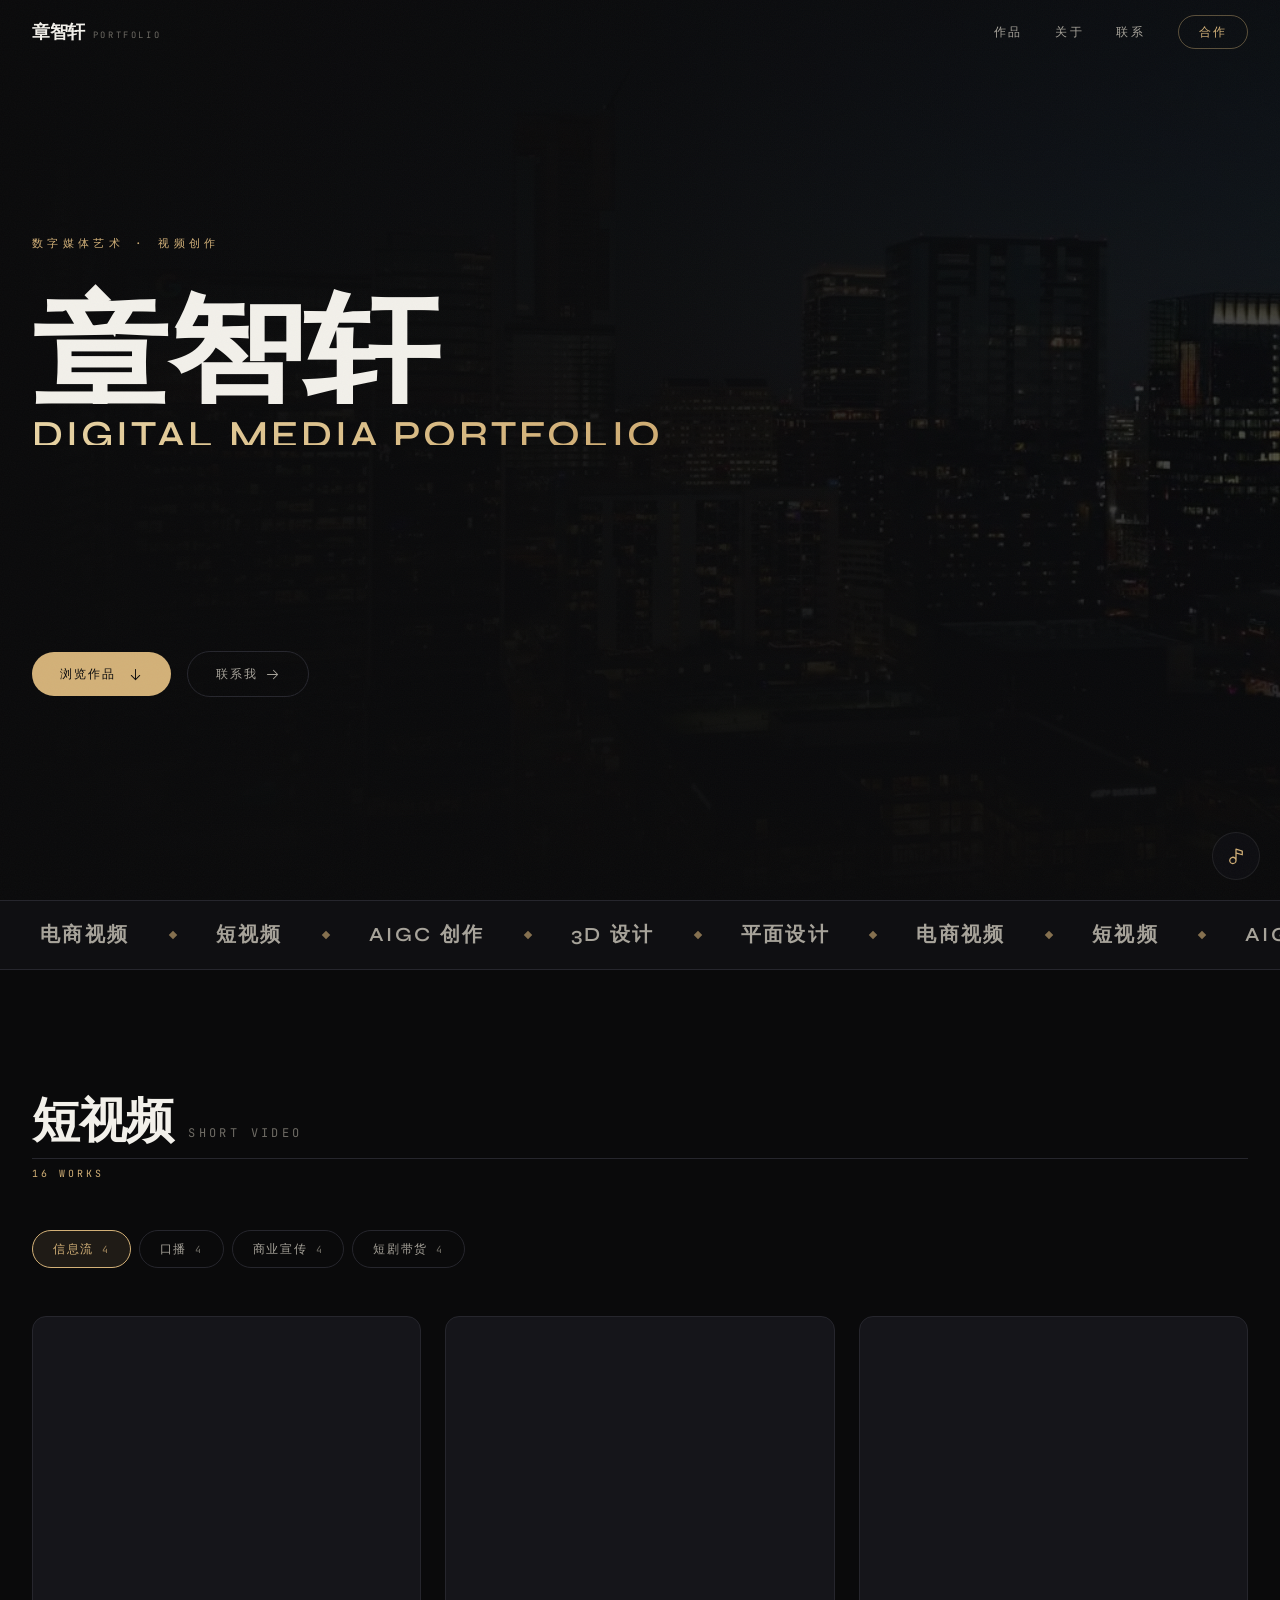
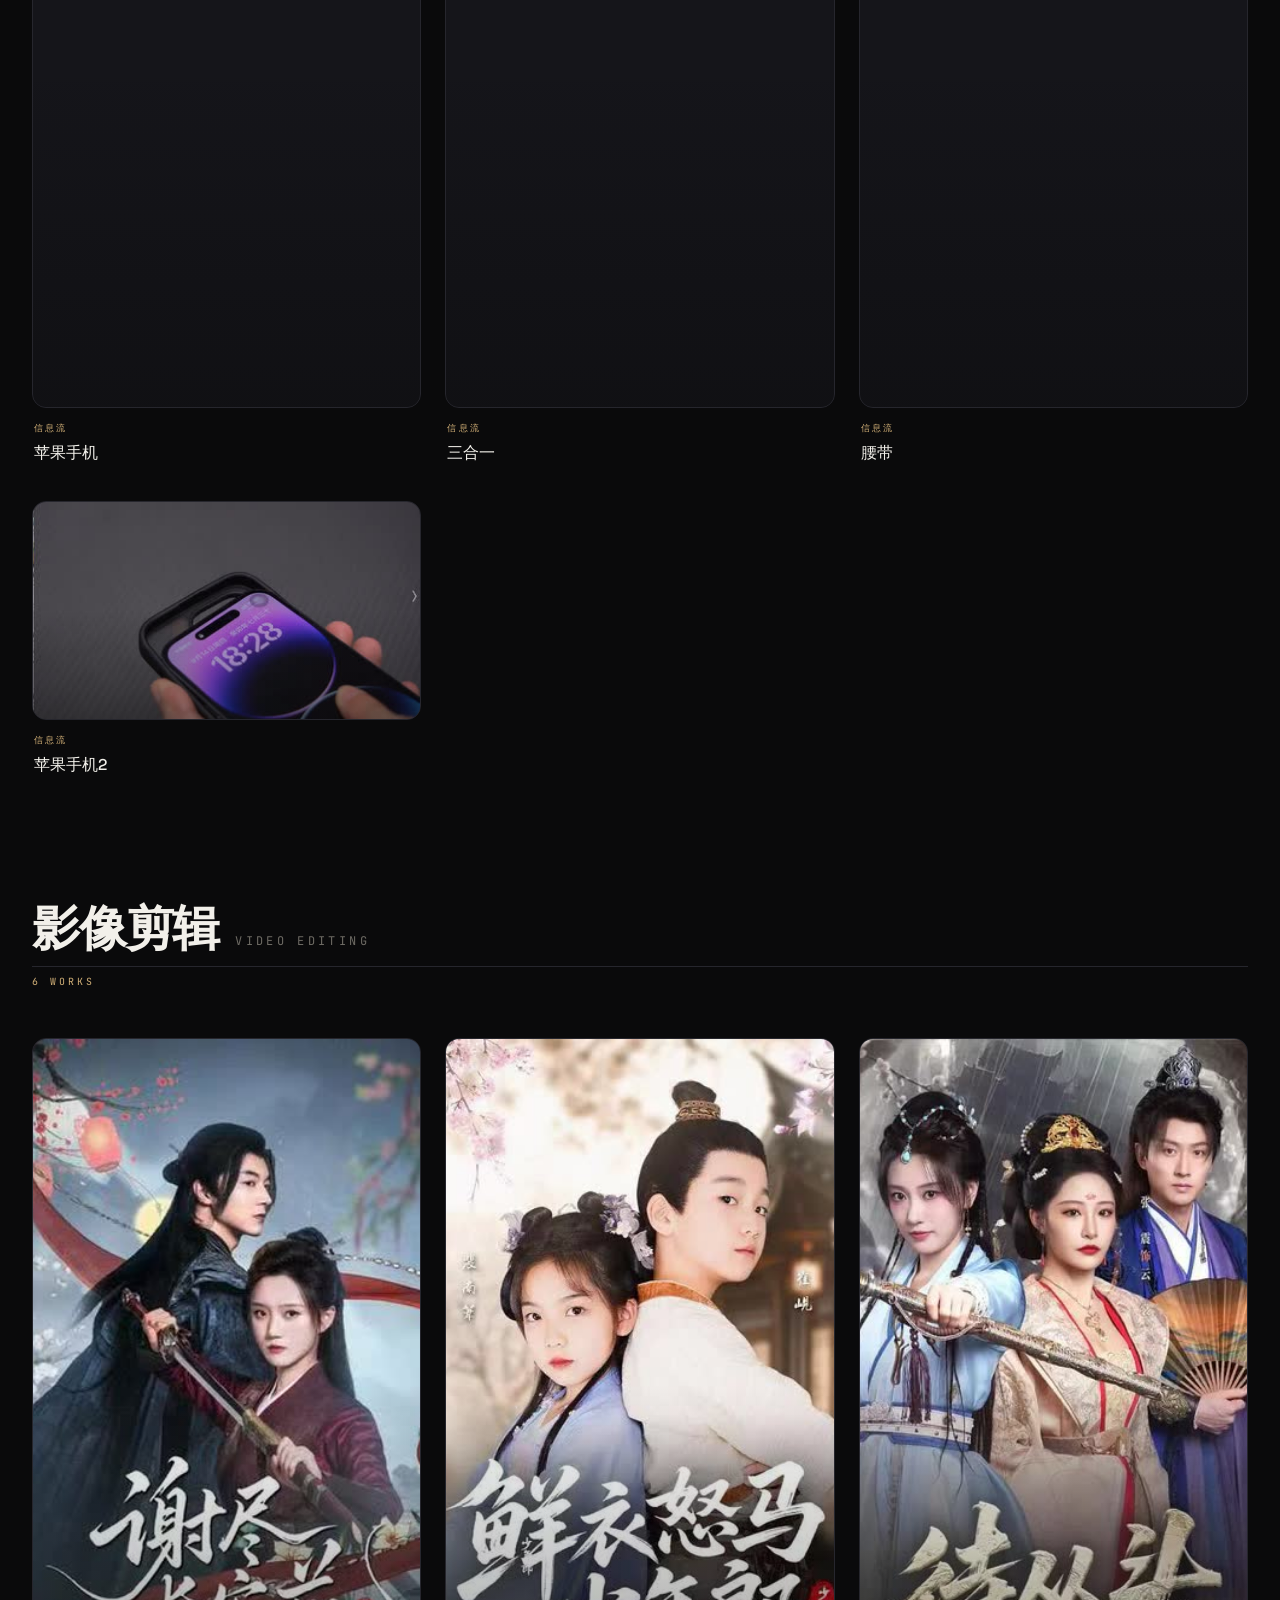
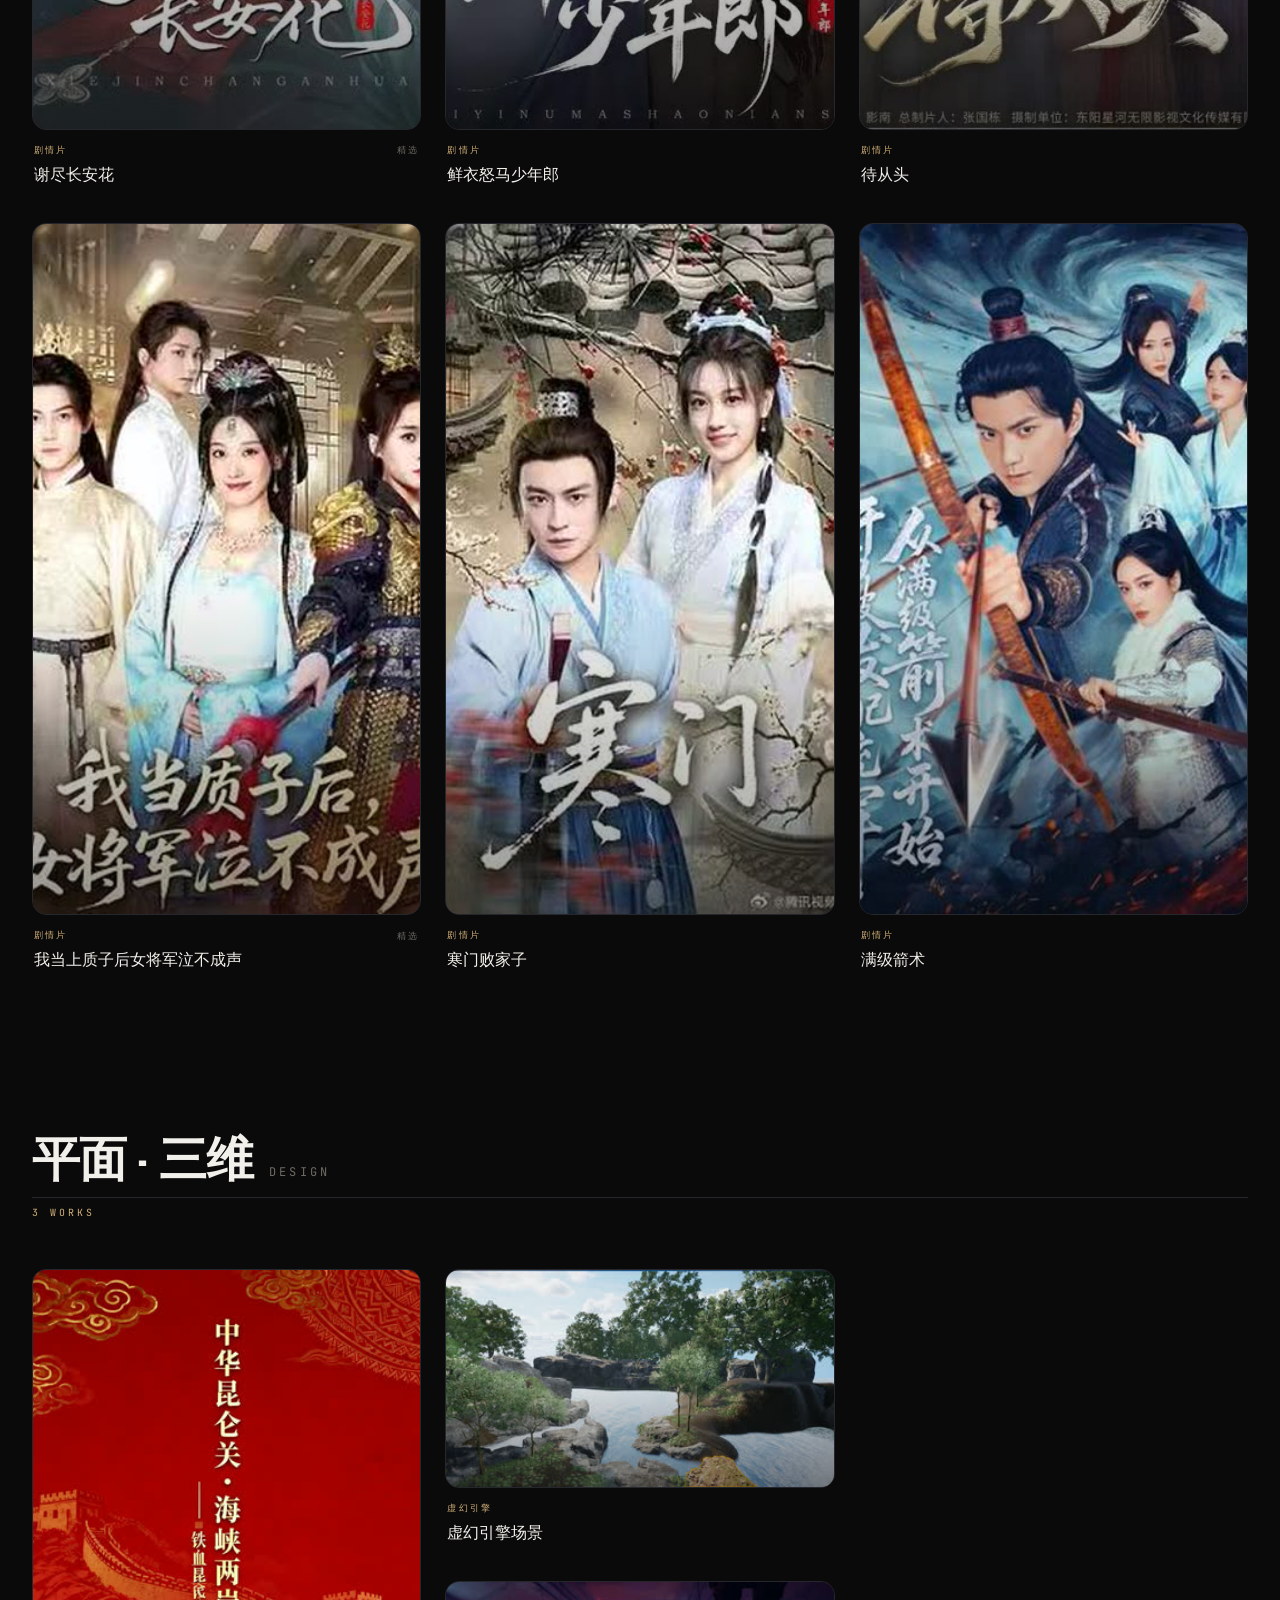
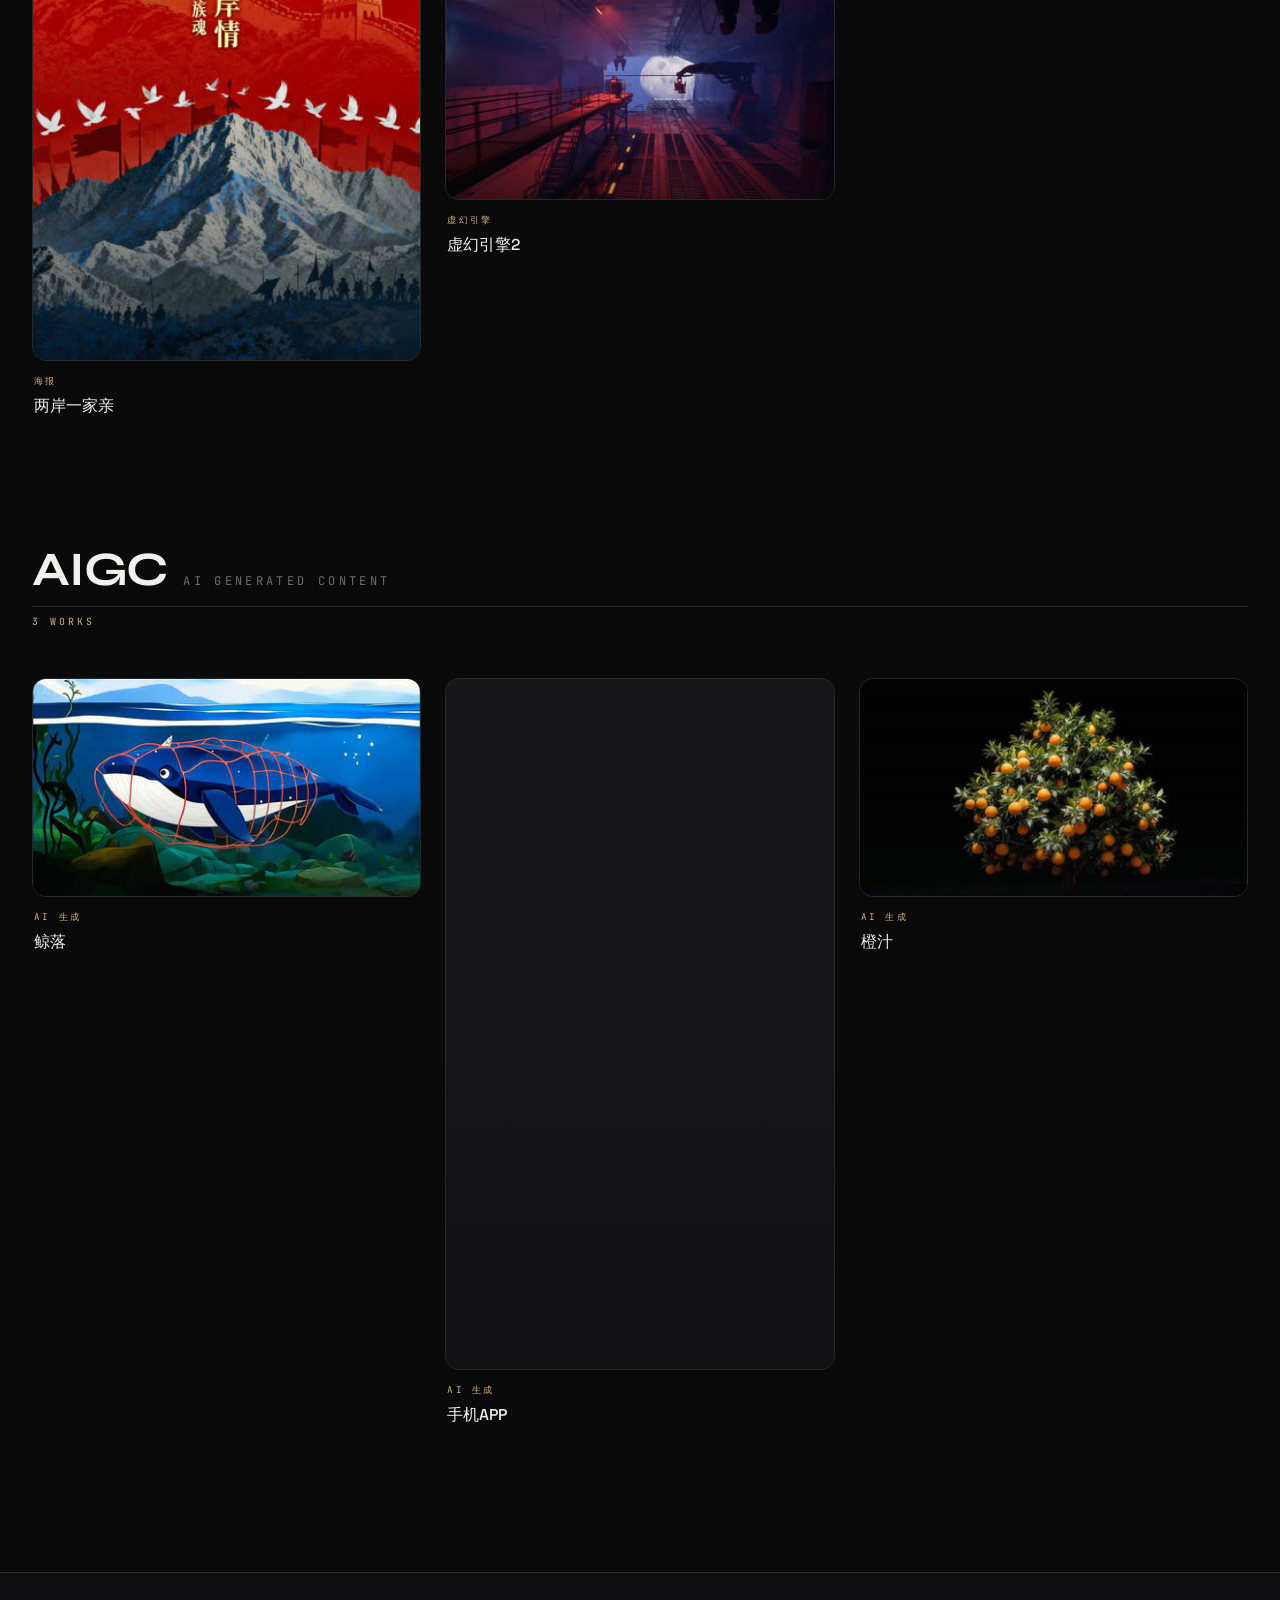
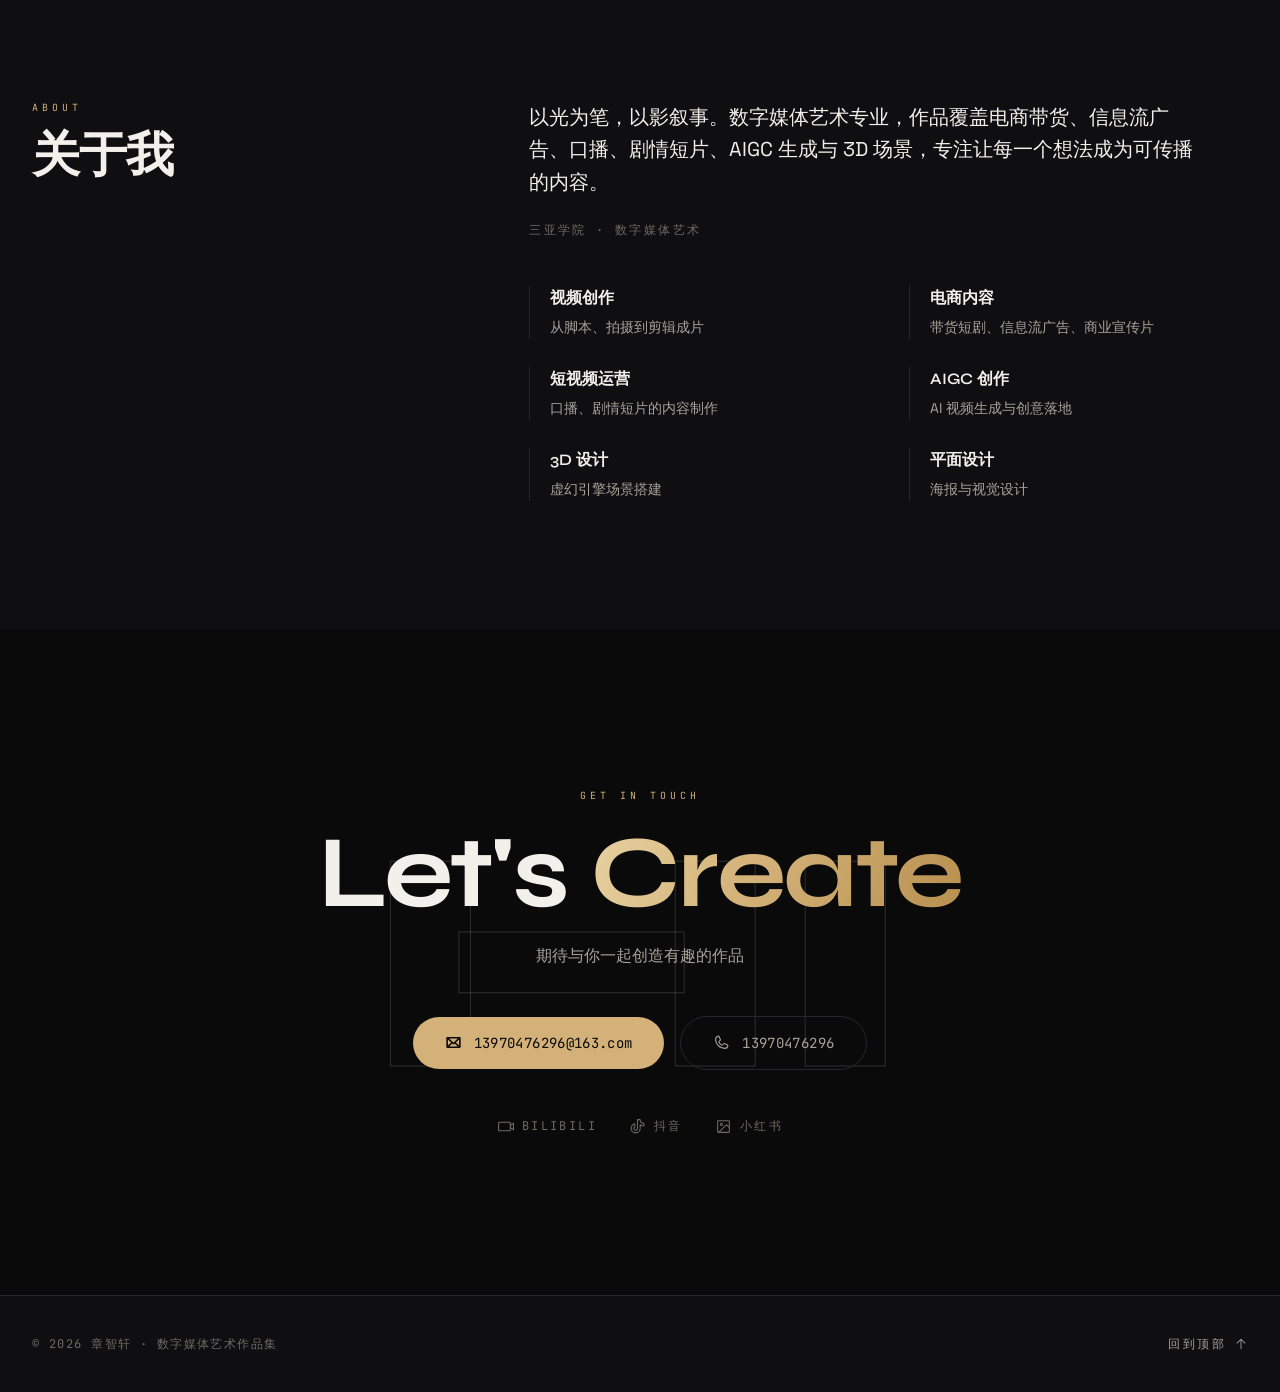
==== commit 6240c7e4: "v5: 移动端启用轻量闪电背景视频" ====
--- a/index.html
+++ b/index.html
@@ -13,8 +13,8 @@
     <link rel="icon" type="image/svg+xml" href="favicon.svg" />
     <link rel="preload" as="font" type="font/woff2" crossorigin href="fonts/8vIH7w4qzmVxm2BL9A.woff2" />
     <link rel="preload" as="font" type="font/woff2" crossorigin href="fonts/V8mDoQDjQSkFtoMM3T6r8E7mPbF4Cw.woff2" />
-    <script type="module" crossorigin src="./assets/index-w42-vqk6.js"></script>
-    <link rel="stylesheet" crossorigin href="./assets/index-DptrxLhk.css">
+    <script type="module" crossorigin src="./assets/index-BzSawR4q.js"></script>
+    <link rel="stylesheet" crossorigin href="./assets/index-DsL5xD4y.css">
   </head>
   <body>
     <div id="root"></div>
--- a/assets/index-DsL5xD4y.css
+++ b/assets/index-DsL5xD4y.css
@@ -0,0 +1 @@
+/*! tailwindcss v4.3.3 | MIT License | https://tailwindcss.com */@layer properties{@supports (((-webkit-hyphens:none)) and (not (margin-trim:inline))) or ((-moz-orient:inline) and (not (color:rgb(from red r g b)))){*,:before,:after,::backdrop{--tw-translate-x:0;--tw-translate-y:0;--tw-translate-z:0;--tw-scale-x:1;--tw-scale-y:1;--tw-scale-z:1;--tw-rotate-x:initial;--tw-rotate-y:initial;--tw-rotate-z:initial;--tw-skew-x:initial;--tw-skew-y:initial;--tw-border-style:solid;--tw-gradient-position:initial;--tw-gradient-from:#0000;--tw-gradient-via:#0000;--tw-gradient-to:#0000;--tw-gradient-stops:initial;--tw-gradient-via-stops:initial;--tw-gradient-from-position:0%;--tw-gradient-via-position:50%;--tw-gradient-to-position:100%;--tw-leading:initial;--tw-font-weight:initial;--tw-tracking:initial;--tw-shadow:0 0 #0000;--tw-shadow-color:initial;--tw-shadow-alpha:100%;--tw-inset-shadow:0 0 #0000;--tw-inset-shadow-color:initial;--tw-inset-shadow-alpha:100%;--tw-ring-color:initial;--tw-ring-shadow:0 0 #0000;--tw-inset-ring-color:initial;--tw-inset-ring-shadow:0 0 #0000;--tw-ring-inset:initial;--tw-ring-offset-width:0px;--tw-ring-offset-color:#fff;--tw-ring-offset-shadow:0 0 #0000;--tw-blur:initial;--tw-brightness:initial;--tw-contrast:initial;--tw-grayscale:initial;--tw-hue-rotate:initial;--tw-invert:initial;--tw-opacity:initial;--tw-saturate:initial;--tw-sepia:initial;--tw-drop-shadow:initial;--tw-drop-shadow-color:initial;--tw-drop-shadow-alpha:100%;--tw-drop-shadow-size:initial;--tw-backdrop-blur:initial;--tw-backdrop-brightness:initial;--tw-backdrop-contrast:initial;--tw-backdrop-grayscale:initial;--tw-backdrop-hue-rotate:initial;--tw-backdrop-invert:initial;--tw-backdrop-opacity:initial;--tw-backdrop-saturate:initial;--tw-backdrop-sepia:initial;--tw-duration:initial;--tw-ease:initial}}}@layer theme{:root,:host{--font-sans:"Space Grotesk", "PingFang SC", "Microsoft YaHei", "Noto Sans SC", sans-serif;--font-mono:"JetBrains Mono", ui-monospace, "SFMono-Regular", monospace;--color-black:#000;--spacing:.25rem;--container-sm:24rem;--container-md:28rem;--container-xl:36rem;--container-2xl:42rem;--container-5xl:64rem;--container-7xl:80rem;--text-xs:.75rem;--text-xs--line-height:calc(1 / .75);--text-sm:.875rem;--text-sm--line-height:calc(1.25 / .875);--text-base:1rem;--text-base--line-height: 1.5 ;--text-lg:1.125rem;--text-lg--line-height:calc(1.75 / 1.125);--text-xl:1.25rem;--text-xl--line-height:calc(1.75 / 1.25);--text-2xl:1.5rem;--text-2xl--line-height:calc(2 / 1.5);--text-3xl:1.875rem;--text-3xl--line-height: 1.2 ;--text-4xl:2.25rem;--text-4xl--line-height:calc(2.5 / 2.25);--text-5xl:3rem;--text-5xl--line-height:1;--font-weight-medium:500;--font-weight-semibold:600;--font-weight-bold:700;--font-weight-extrabold:800;--tracking-tight:-.025em;--tracking-wide:.025em;--leading-relaxed:1.625;--ease-in:cubic-bezier(.4, 0, 1, 1);--ease-out:cubic-bezier(.16, 1, .3, 1);--ease-in-out:cubic-bezier(.4, 0, .2, 1);--blur-sm:8px;--blur-md:12px;--blur-xl:24px;--aspect-video:16 / 9;--default-transition-duration:.15s;--default-transition-timing-function:cubic-bezier(.4, 0, .2, 1);--default-font-family:var(--font-sans);--default-mono-font-family:var(--font-mono);--color-ink:#0a0a0b;--color-ink-2:#0f0f12;--color-surface:#15151a;--color-surface-2:#1b1b21;--color-line:#26262d;--color-fg:#f2f0ea;--color-fg-2:#a7a39a;--color-fg-3:#6e6b64;--color-gold:#d3b178;--color-gold-2:#ecd9ae;--font-display:"Syne", "PingFang SC", "Microsoft YaHei", "Noto Sans SC", sans-serif}}@layer base{*,:after,:before,::backdrop{box-sizing:border-box;border:0 solid;margin:0;padding:0}::file-selector-button{box-sizing:border-box;border:0 solid;margin:0;padding:0}html,:host{-webkit-text-size-adjust:100%;tab-size:4;line-height:1.5;font-family:var(--default-font-family,-apple-system, BlinkMacSystemFont, "Segoe UI", Roboto, "Helvetica Neue", "Noto Sans", Arial, sans-serif, "Apple Color Emoji", "Segoe UI Emoji", "Segoe UI Symbol", "Noto Color Emoji");font-feature-settings:var(--default-font-feature-settings,normal);font-variation-settings:var(--default-font-variation-settings,normal);-webkit-tap-highlight-color:transparent}hr{height:0;color:inherit;border-top-width:1px}abbr:where([title]){-webkit-text-decoration:underline dotted;text-decoration:underline dotted}h1,h2,h3,h4,h5,h6{font-size:inherit;font-weight:inherit}a{color:inherit;-webkit-text-decoration:inherit;text-decoration:inherit}b,strong{font-weight:bolder}code,kbd,samp,pre{font-family:var(--default-mono-font-family,ui-monospace, SFMono-Regular, Menlo, Monaco, Consolas, "Liberation Mono", "Courier New", monospace);font-feature-settings:var(--default-mono-font-feature-settings,normal);font-variation-settings:var(--default-mono-font-variation-settings,normal);font-size:1em}small{font-size:80%}sub,sup{vertical-align:baseline;font-size:75%;line-height:0;position:relative}sub{bottom:-.25em}sup{top:-.5em}table{text-indent:0;border-color:inherit;border-collapse:collapse}:-moz-focusring:where(:not(iframe)){outline:auto}progress{vertical-align:baseline}summary{display:list-item}ol,ul,menu{list-style:none}img,svg,video,canvas,audio,iframe,embed,object{vertical-align:middle;display:block}img,video{max-width:100%;height:auto}button,input,select,optgroup,textarea{font:inherit;font-feature-settings:inherit;font-variation-settings:inherit;letter-spacing:inherit;color:inherit;opacity:1;background-color:#0000;border-radius:0}::file-selector-button{font:inherit;font-feature-settings:inherit;font-variation-settings:inherit;letter-spacing:inherit;color:inherit;opacity:1;background-color:#0000;border-radius:0}:where(select:is([multiple],[size])) optgroup{font-weight:bolder}:where(select:is([multiple],[size])) optgroup option{padding-inline-start:20px}::file-selector-button{margin-inline-end:4px}::placeholder{opacity:1}@supports (not ((-webkit-appearance:-apple-pay-button))) or (contain-intrinsic-size:1px){::placeholder{color:currentColor}@supports (color:color-mix(in lab,red,red)){::placeholder{color:color-mix(in oklab,currentcolor 50%,transparent)}}}textarea{resize:vertical}::-webkit-search-decoration{-webkit-appearance:none}::-webkit-date-and-time-value{min-height:1lh;text-align:inherit}::-webkit-datetime-edit{display:inline-flex}::-webkit-datetime-edit-fields-wrapper{padding:0}::-webkit-datetime-edit{padding-block:0}::-webkit-datetime-edit-year-field{padding-block:0}::-webkit-datetime-edit-month-field{padding-block:0}::-webkit-datetime-edit-day-field{padding-block:0}::-webkit-datetime-edit-hour-field{padding-block:0}::-webkit-datetime-edit-minute-field{padding-block:0}::-webkit-datetime-edit-second-field{padding-block:0}::-webkit-datetime-edit-millisecond-field{padding-block:0}::-webkit-datetime-edit-meridiem-field{padding-block:0}::-webkit-calendar-picker-indicator{line-height:1}:-moz-ui-invalid{box-shadow:none}button,input:where([type=button],[type=reset],[type=submit]){appearance:button}::file-selector-button{appearance:button}::-webkit-inner-spin-button{height:auto}::-webkit-outer-spin-button{height:auto}[hidden]:where(:not([hidden=until-found])){display:none!important}}@layer components;@layer utilities{.pointer-events-none{pointer-events:none}.visible{visibility:visible}.absolute{position:absolute}.fixed{position:fixed}.relative{position:relative}.static{position:static}.inset-0{inset:0}.inset-x-0{inset-inline:0}.top-0{top:0}.top-4{top:calc(var(--spacing) * 4)}.right-4{right:calc(var(--spacing) * 4)}.right-5{right:calc(var(--spacing) * 5)}.-bottom-1{bottom:calc(var(--spacing) * -1)}.bottom-5{bottom:calc(var(--spacing) * 5)}.left-0{left:0}.z-10{z-index:10}.z-\[60\]{z-index:60}.z-\[65\]{z-index:65}.z-\[70\]{z-index:70}.z-\[90\]{z-index:90}.z-\[100\]{z-index:100}.mx-auto{margin-inline:auto}.mt-1{margin-top:var(--spacing)}.mt-1\.5{margin-top:calc(var(--spacing) * 1.5)}.mt-2{margin-top:calc(var(--spacing) * 2)}.mt-3\.5{margin-top:calc(var(--spacing) * 3.5)}.mt-5{margin-top:calc(var(--spacing) * 5)}.mt-6{margin-top:calc(var(--spacing) * 6)}.mt-7{margin-top:calc(var(--spacing) * 7)}.mt-8{margin-top:calc(var(--spacing) * 8)}.mt-10{margin-top:calc(var(--spacing) * 10)}.mt-11{margin-top:calc(var(--spacing) * 11)}.mt-12{margin-top:calc(var(--spacing) * 12)}.mb-4{margin-bottom:calc(var(--spacing) * 4)}.mb-5{margin-bottom:calc(var(--spacing) * 5)}.mb-6{margin-bottom:calc(var(--spacing) * 6)}.mb-9{margin-bottom:calc(var(--spacing) * 9)}.mb-10{margin-bottom:calc(var(--spacing) * 10)}.ml-2{margin-left:calc(var(--spacing) * 2)}.block{display:block}.contents{display:contents}.flex{display:flex}.grid{display:grid}.hidden{display:none}.inline{display:inline}.inline-block{display:inline-block}.aspect-\[4\/5\]{aspect-ratio:4/5}.aspect-\[9\/16\]{aspect-ratio:9/16}.aspect-square{aspect-ratio:1}.aspect-video{aspect-ratio:var(--aspect-video)}.h-1\.5{height:calc(var(--spacing) * 1.5)}.h-10{height:calc(var(--spacing) * 10)}.h-12{height:calc(var(--spacing) * 12)}.h-14{height:calc(var(--spacing) * 14)}.h-16{height:calc(var(--spacing) * 16)}.h-\[68dvh\]{height:68dvh}.h-full{height:100%}.h-px{height:1px}.max-h-\[80vh\]{max-height:80vh}.max-h-full{max-height:100%}.min-h-\[100dvh\]{min-height:100dvh}.w-1\.5{width:calc(var(--spacing) * 1.5)}.w-10{width:calc(var(--spacing) * 10)}.w-12{width:calc(var(--spacing) * 12)}.w-14{width:calc(var(--spacing) * 14)}.w-full{width:100%}.w-max{width:max-content}.max-w-2xl{max-width:var(--container-2xl)}.max-w-5xl{max-width:var(--container-5xl)}.max-w-7xl{max-width:var(--container-7xl)}.max-w-full{max-width:100%}.max-w-md{max-width:var(--container-md)}.max-w-sm{max-width:var(--container-sm)}.max-w-xl{max-width:var(--container-xl)}.shrink-0{flex-shrink:0}.origin-left{transform-origin:0}.translate-y-4{--tw-translate-y:calc(var(--spacing) * 4);translate:var(--tw-translate-x) var(--tw-translate-y)}.scale-90{--tw-scale-x:90%;--tw-scale-y:90%;--tw-scale-z:90%;scale:var(--tw-scale-x) var(--tw-scale-y)}.scale-x-0{--tw-scale-x:0%;scale:var(--tw-scale-x) var(--tw-scale-y)}.rotate-45{rotate:45deg}.transform{transform:var(--tw-rotate-x,) var(--tw-rotate-y,) var(--tw-rotate-z,) var(--tw-skew-x,) var(--tw-skew-y,)}.resize{resize:both}.scroll-mt-20{scroll-margin-top:calc(var(--spacing) * 20)}.columns-2{columns:2}.break-inside-avoid{break-inside:avoid}.flex-col{flex-direction:column}.flex-wrap{flex-wrap:wrap}.items-baseline{align-items:baseline}.items-center{align-items:center}.justify-between{justify-content:space-between}.justify-center{justify-content:center}.gap-2{gap:calc(var(--spacing) * 2)}.gap-3{gap:calc(var(--spacing) * 3)}.gap-4{gap:calc(var(--spacing) * 4)}.gap-5{gap:calc(var(--spacing) * 5)}.gap-8{gap:calc(var(--spacing) * 8)}.gap-12{gap:calc(var(--spacing) * 12)}.gap-x-10{column-gap:calc(var(--spacing) * 10)}.gap-y-4{row-gap:calc(var(--spacing) * 4)}.gap-y-7{row-gap:calc(var(--spacing) * 7)}.truncate{text-overflow:ellipsis;white-space:nowrap;overflow:hidden}.overflow-hidden{overflow:hidden}.overflow-x-auto{overflow-x:auto}.rounded-\[14px\]{border-radius:14px}.rounded-\[18px\]{border-radius:18px}.rounded-full{border-radius:3.40282e38px}.border{border-style:var(--tw-border-style);border-width:1px}.border-y{border-block-style:var(--tw-border-style);border-block-width:1px}.border-t{border-top-style:var(--tw-border-style);border-top-width:1px}.border-l{border-left-style:var(--tw-border-style);border-left-width:1px}.border-gold{border-color:var(--color-gold)}.border-gold\/40{border-color:#d3b17866}@supports (color:color-mix(in lab,red,red)){.border-gold\/40{border-color:color-mix(in oklab,var(--color-gold) 40%,transparent)}}.border-line{border-color:var(--color-line)}.bg-black{background-color:var(--color-black)}.bg-black\/85{background-color:#000000d9}@supports (color:color-mix(in lab,red,red)){.bg-black\/85{background-color:color-mix(in oklab,var(--color-black) 85%,transparent)}}.bg-gold{background-color:var(--color-gold)}.bg-gold\/10{background-color:#d3b1781a}@supports (color:color-mix(in lab,red,red)){.bg-gold\/10{background-color:color-mix(in oklab,var(--color-gold) 10%,transparent)}}.bg-gold\/60{background-color:#d3b17899}@supports (color:color-mix(in lab,red,red)){.bg-gold\/60{background-color:color-mix(in oklab,var(--color-gold) 60%,transparent)}}.bg-ink{background-color:var(--color-ink)}.bg-ink-2{background-color:var(--color-ink-2)}.bg-ink\/55{background-color:#0a0a0b8c}@supports (color:color-mix(in lab,red,red)){.bg-ink\/55{background-color:color-mix(in oklab,var(--color-ink) 55%,transparent)}}.bg-ink\/70{background-color:#0a0a0bb3}@supports (color:color-mix(in lab,red,red)){.bg-ink\/70{background-color:color-mix(in oklab,var(--color-ink) 70%,transparent)}}.bg-ink\/95{background-color:#0a0a0bf2}@supports (color:color-mix(in lab,red,red)){.bg-ink\/95{background-color:color-mix(in oklab,var(--color-ink) 95%,transparent)}}.bg-line{background-color:var(--color-line)}.bg-surface{background-color:var(--color-surface)}.bg-transparent{background-color:#0000}.bg-gradient-to-r{--tw-gradient-position:to right in oklab;background-image:linear-gradient(var(--tw-gradient-stops))}.bg-gradient-to-t{--tw-gradient-position:to top in oklab;background-image:linear-gradient(var(--tw-gradient-stops))}.from-gold\/0{--tw-gradient-from:#0000}@supports (color:color-mix(in lab,red,red)){.from-gold\/0{--tw-gradient-from:color-mix(in oklab, var(--color-gold) 0%, transparent)}}.from-gold\/0{--tw-gradient-stops:var(--tw-gradient-via-stops,var(--tw-gradient-position), var(--tw-gradient-from) var(--tw-gradient-from-position), var(--tw-gradient-to) var(--tw-gradient-to-position))}.from-ink{--tw-gradient-from:var(--color-ink);--tw-gradient-stops:var(--tw-gradient-via-stops,var(--tw-gradient-position), var(--tw-gradient-from) var(--tw-gradient-from-position), var(--tw-gradient-to) var(--tw-gradient-to-position))}.from-ink\/70{--tw-gradient-from:#0a0a0bb3}@supports (color:color-mix(in lab,red,red)){.from-ink\/70{--tw-gradient-from:color-mix(in oklab, var(--color-ink) 70%, transparent)}}.from-ink\/70{--tw-gradient-stops:var(--tw-gradient-via-stops,var(--tw-gradient-position), var(--tw-gradient-from) var(--tw-gradient-from-position), var(--tw-gradient-to) var(--tw-gradient-to-position))}.via-gold{--tw-gradient-via:var(--color-gold);--tw-gradient-via-stops:var(--tw-gradient-position), var(--tw-gradient-from) var(--tw-gradient-from-position), var(--tw-gradient-via) var(--tw-gradient-via-position), var(--tw-gradient-to) var(--tw-gradient-to-position);--tw-gradient-stops:var(--tw-gradient-via-stops)}.via-ink\/85{--tw-gradient-via:#0a0a0bd9}@supports (color:color-mix(in lab,red,red)){.via-ink\/85{--tw-gradient-via:color-mix(in oklab, var(--color-ink) 85%, transparent)}}.via-ink\/85{--tw-gradient-via-stops:var(--tw-gradient-position), var(--tw-gradient-from) var(--tw-gradient-from-position), var(--tw-gradient-via) var(--tw-gradient-via-position), var(--tw-gradient-to) var(--tw-gradient-to-position);--tw-gradient-stops:var(--tw-gradient-via-stops)}.via-transparent{--tw-gradient-via:transparent;--tw-gradient-via-stops:var(--tw-gradient-position), var(--tw-gradient-from) var(--tw-gradient-from-position), var(--tw-gradient-via) var(--tw-gradient-via-position), var(--tw-gradient-to) var(--tw-gradient-to-position);--tw-gradient-stops:var(--tw-gradient-via-stops)}.to-gold\/0{--tw-gradient-to:#0000}@supports (color:color-mix(in lab,red,red)){.to-gold\/0{--tw-gradient-to:color-mix(in oklab, var(--color-gold) 0%, transparent)}}.to-gold\/0{--tw-gradient-stops:var(--tw-gradient-via-stops,var(--tw-gradient-position), var(--tw-gradient-from) var(--tw-gradient-from-position), var(--tw-gradient-to) var(--tw-gradient-to-position))}.to-ink\/35{--tw-gradient-to:#0a0a0b59}@supports (color:color-mix(in lab,red,red)){.to-ink\/35{--tw-gradient-to:color-mix(in oklab, var(--color-ink) 35%, transparent)}}.to-ink\/35{--tw-gradient-stops:var(--tw-gradient-via-stops,var(--tw-gradient-position), var(--tw-gradient-from) var(--tw-gradient-from-position), var(--tw-gradient-to) var(--tw-gradient-to-position))}.to-ink\/60{--tw-gradient-to:#0a0a0b99}@supports (color:color-mix(in lab,red,red)){.to-ink\/60{--tw-gradient-to:color-mix(in oklab, var(--color-ink) 60%, transparent)}}.to-ink\/60{--tw-gradient-stops:var(--tw-gradient-via-stops,var(--tw-gradient-position), var(--tw-gradient-from) var(--tw-gradient-from-position), var(--tw-gradient-to) var(--tw-gradient-to-position))}.to-transparent{--tw-gradient-to:transparent;--tw-gradient-stops:var(--tw-gradient-via-stops,var(--tw-gradient-position), var(--tw-gradient-from) var(--tw-gradient-from-position), var(--tw-gradient-to) var(--tw-gradient-to-position))}.bg-cover{background-size:cover}.bg-center{background-position:50%}.object-contain{object-fit:contain}.object-cover{object-fit:cover}.p-4{padding:calc(var(--spacing) * 4)}.px-0\.5{padding-inline:calc(var(--spacing) * .5)}.px-5{padding-inline:calc(var(--spacing) * 5)}.px-6{padding-inline:calc(var(--spacing) * 6)}.px-7{padding-inline:calc(var(--spacing) * 7)}.px-8{padding-inline:calc(var(--spacing) * 8)}.py-2{padding-block:calc(var(--spacing) * 2)}.py-2\.5{padding-block:calc(var(--spacing) * 2.5)}.py-3\.5{padding-block:calc(var(--spacing) * 3.5)}.py-4{padding-block:calc(var(--spacing) * 4)}.py-5{padding-block:calc(var(--spacing) * 5)}.py-10{padding-block:calc(var(--spacing) * 10)}.py-24{padding-block:calc(var(--spacing) * 24)}.py-28{padding-block:calc(var(--spacing) * 28)}.pt-24{padding-top:calc(var(--spacing) * 24)}.pt-32{padding-top:calc(var(--spacing) * 32)}.pb-1{padding-bottom:var(--spacing)}.pb-2{padding-bottom:calc(var(--spacing) * 2)}.pb-24{padding-bottom:calc(var(--spacing) * 24)}.pb-28{padding-bottom:calc(var(--spacing) * 28)}.pl-5{padding-left:calc(var(--spacing) * 5)}.text-center{text-align:center}.text-left{text-align:left}.text-right{text-align:right}.font-display{font-family:var(--font-display)}.font-mono{font-family:var(--font-mono)}.font-sans{font-family:var(--font-sans)}.text-3xl{font-size:var(--text-3xl);line-height:var(--tw-leading,var(--text-3xl--line-height))}.text-4xl{font-size:var(--text-4xl);line-height:var(--tw-leading,var(--text-4xl--line-height))}.text-base{font-size:var(--text-base);line-height:var(--tw-leading,var(--text-base--line-height))}.text-lg{font-size:var(--text-lg);line-height:var(--tw-leading,var(--text-lg--line-height))}.text-sm{font-size:var(--text-sm);line-height:var(--tw-leading,var(--text-sm--line-height))}.text-xl{font-size:var(--text-xl);line-height:var(--tw-leading,var(--text-xl--line-height))}.text-xs{font-size:var(--text-xs);line-height:var(--tw-leading,var(--text-xs--line-height))}.text-\[0\.55rem\]{font-size:.55rem}.text-\[0\.58rem\]{font-size:.58rem}.text-\[0\.62rem\]{font-size:.62rem}.text-\[0\.68rem\]{font-size:.68rem}.text-\[0\.98rem\]{font-size:.98rem}.text-\[clamp\(1\.15rem\,3\.6vw\,2\.4rem\)\]{font-size:clamp(1.15rem,3.6vw,2.4rem)}.text-\[clamp\(2\.6rem\,8vw\,6\.5rem\)\]{font-size:clamp(2.6rem,8vw,6.5rem)}.text-\[clamp\(3\.2rem\,11vw\,8\.5rem\)\]{font-size:clamp(3.2rem,11vw,8.5rem)}.text-\[clamp\(8rem\,26vw\,20rem\)\]{font-size:clamp(8rem,26vw,20rem)}.leading-\[0\.95\]{--tw-leading:.95;line-height:.95}.leading-\[0\.98\]{--tw-leading:.98;line-height:.98}.leading-relaxed{--tw-leading:var(--leading-relaxed);line-height:var(--leading-relaxed)}.font-bold{--tw-font-weight:var(--font-weight-bold);font-weight:var(--font-weight-bold)}.font-extrabold{--tw-font-weight:var(--font-weight-extrabold);font-weight:var(--font-weight-extrabold)}.font-medium{--tw-font-weight:var(--font-weight-medium);font-weight:var(--font-weight-medium)}.font-semibold{--tw-font-weight:var(--font-weight-semibold);font-weight:var(--font-weight-semibold)}.tracking-\[0\.2em\]{--tw-tracking:.2em;letter-spacing:.2em}.tracking-\[0\.3em\]{--tw-tracking:.3em;letter-spacing:.3em}.tracking-\[0\.4em\]{--tw-tracking:.4em;letter-spacing:.4em}.tracking-\[0\.08em\]{--tw-tracking:.08em;letter-spacing:.08em}.tracking-\[0\.12em\]{--tw-tracking:.12em;letter-spacing:.12em}.tracking-\[0\.14em\]{--tw-tracking:.14em;letter-spacing:.14em}.tracking-\[0\.16em\]{--tw-tracking:.16em;letter-spacing:.16em}.tracking-\[0\.18em\]{--tw-tracking:.18em;letter-spacing:.18em}.tracking-\[0\.22em\]{--tw-tracking:.22em;letter-spacing:.22em}.tracking-\[0\.24em\]{--tw-tracking:.24em;letter-spacing:.24em}.tracking-\[0\.28em\]{--tw-tracking:.28em;letter-spacing:.28em}.tracking-\[0\.35em\]{--tw-tracking:.35em;letter-spacing:.35em}.tracking-tight{--tw-tracking:var(--tracking-tight);letter-spacing:var(--tracking-tight)}.tracking-wide{--tw-tracking:var(--tracking-wide);letter-spacing:var(--tracking-wide)}.whitespace-nowrap{white-space:nowrap}.text-fg{color:var(--color-fg)}.text-fg-2{color:var(--color-fg-2)}.text-fg-3{color:var(--color-fg-3)}.text-gold{color:var(--color-gold)}.text-gold\/70{color:#d3b178b3}@supports (color:color-mix(in lab,red,red)){.text-gold\/70{color:color-mix(in oklab,var(--color-gold) 70%,transparent)}}.text-ink{color:var(--color-ink)}.uppercase{text-transform:uppercase}.opacity-0{opacity:0}.opacity-30{opacity:.3}.opacity-45{opacity:.45}.opacity-60{opacity:.6}.shadow-2xl{--tw-shadow:0 25px 50px -12px var(--tw-shadow-color,#00000040);box-shadow:var(--tw-inset-shadow),var(--tw-inset-ring-shadow),var(--tw-ring-offset-shadow),var(--tw-ring-shadow),var(--tw-shadow)}.blur{--tw-blur:blur(8px);filter:var(--tw-blur,) var(--tw-brightness,) var(--tw-contrast,) var(--tw-grayscale,) var(--tw-hue-rotate,) var(--tw-invert,) var(--tw-saturate,) var(--tw-sepia,) var(--tw-drop-shadow,)}.drop-shadow{--tw-drop-shadow-size:drop-shadow(0 1px 2px var(--tw-drop-shadow-color,#0000001a)) drop-shadow(0 1px 1px var(--tw-drop-shadow-color,#0000000f));--tw-drop-shadow:drop-shadow(0 1px 2px #0000001a) drop-shadow(0 1px 1px #0000000f);filter:var(--tw-blur,) var(--tw-brightness,) var(--tw-contrast,) var(--tw-grayscale,) var(--tw-hue-rotate,) var(--tw-invert,) var(--tw-saturate,) var(--tw-sepia,) var(--tw-drop-shadow,)}.filter{filter:var(--tw-blur,) var(--tw-brightness,) var(--tw-contrast,) var(--tw-grayscale,) var(--tw-hue-rotate,) var(--tw-invert,) var(--tw-saturate,) var(--tw-sepia,) var(--tw-drop-shadow,)}.backdrop-blur-md{--tw-backdrop-blur:blur(var(--blur-md));-webkit-backdrop-filter:var(--tw-backdrop-blur,) var(--tw-backdrop-brightness,) var(--tw-backdrop-contrast,) var(--tw-backdrop-grayscale,) var(--tw-backdrop-hue-rotate,) var(--tw-backdrop-invert,) var(--tw-backdrop-opacity,) var(--tw-backdrop-saturate,) var(--tw-backdrop-sepia,);backdrop-filter:var(--tw-backdrop-blur,) var(--tw-backdrop-brightness,) var(--tw-backdrop-contrast,) var(--tw-backdrop-grayscale,) var(--tw-backdrop-hue-rotate,) var(--tw-backdrop-invert,) var(--tw-backdrop-opacity,) var(--tw-backdrop-saturate,) var(--tw-backdrop-sepia,)}.backdrop-blur-sm{--tw-backdrop-blur:blur(var(--blur-sm));-webkit-backdrop-filter:var(--tw-backdrop-blur,) var(--tw-backdrop-brightness,) var(--tw-backdrop-contrast,) var(--tw-backdrop-grayscale,) var(--tw-backdrop-hue-rotate,) var(--tw-backdrop-invert,) var(--tw-backdrop-opacity,) var(--tw-backdrop-saturate,) var(--tw-backdrop-sepia,);backdrop-filter:var(--tw-backdrop-blur,) var(--tw-backdrop-brightness,) var(--tw-backdrop-contrast,) var(--tw-backdrop-grayscale,) var(--tw-backdrop-hue-rotate,) var(--tw-backdrop-invert,) var(--tw-backdrop-opacity,) var(--tw-backdrop-saturate,) var(--tw-backdrop-sepia,)}.backdrop-blur-xl{--tw-backdrop-blur:blur(var(--blur-xl));-webkit-backdrop-filter:var(--tw-backdrop-blur,) var(--tw-backdrop-brightness,) var(--tw-backdrop-contrast,) var(--tw-backdrop-grayscale,) var(--tw-backdrop-hue-rotate,) var(--tw-backdrop-invert,) var(--tw-backdrop-opacity,) var(--tw-backdrop-saturate,) var(--tw-backdrop-sepia,);backdrop-filter:var(--tw-backdrop-blur,) var(--tw-backdrop-brightness,) var(--tw-backdrop-contrast,) var(--tw-backdrop-grayscale,) var(--tw-backdrop-hue-rotate,) var(--tw-backdrop-invert,) var(--tw-backdrop-opacity,) var(--tw-backdrop-saturate,) var(--tw-backdrop-sepia,)}.transition{transition-property:color,background-color,border-color,outline-color,text-decoration-color,fill,stroke,--tw-gradient-from,--tw-gradient-via,--tw-gradient-to,opacity,box-shadow,transform,translate,scale,rotate,filter,-webkit-backdrop-filter,backdrop-filter,display,content-visibility,overlay,pointer-events;transition-timing-function:var(--tw-ease,var(--default-transition-timing-function));transition-duration:var(--tw-duration,var(--default-transition-duration))}.transition-all{transition-property:all;transition-timing-function:var(--tw-ease,var(--default-transition-timing-function));transition-duration:var(--tw-duration,var(--default-transition-duration))}.transition-colors{transition-property:color,background-color,border-color,outline-color,text-decoration-color,fill,stroke,--tw-gradient-from,--tw-gradient-via,--tw-gradient-to;transition-timing-function:var(--tw-ease,var(--default-transition-timing-function));transition-duration:var(--tw-duration,var(--default-transition-duration))}.transition-opacity{transition-property:opacity;transition-timing-function:var(--tw-ease,var(--default-transition-timing-function));transition-duration:var(--tw-duration,var(--default-transition-duration))}.transition-transform{transition-property:transform,translate,scale,rotate;transition-timing-function:var(--tw-ease,var(--default-transition-timing-function));transition-duration:var(--tw-duration,var(--default-transition-duration))}.duration-200{--tw-duration:.2s;transition-duration:.2s}.duration-300{--tw-duration:.3s;transition-duration:.3s}.duration-400{--tw-duration:.4s;transition-duration:.4s}.duration-500{--tw-duration:.5s;transition-duration:.5s}.duration-700{--tw-duration:.7s;transition-duration:.7s}.ease-in{--tw-ease:var(--ease-in);transition-timing-function:var(--ease-in)}.ease-in-out{--tw-ease:var(--ease-in-out);transition-timing-function:var(--ease-in-out)}.ease-out{--tw-ease:var(--ease-out);transition-timing-function:var(--ease-out)}.select-none{-webkit-user-select:none;user-select:none}@media (hover:hover){.group-hover\:translate-y-0\.5:is(:where(.group):hover *){--tw-translate-y:calc(var(--spacing) * .5);translate:var(--tw-translate-x) var(--tw-translate-y)}.group-hover\:scale-100:is(:where(.group):hover *){--tw-scale-x:100%;--tw-scale-y:100%;--tw-scale-z:100%;scale:var(--tw-scale-x) var(--tw-scale-y)}.group-hover\:scale-x-100:is(:where(.group):hover *){--tw-scale-x:100%;scale:var(--tw-scale-x) var(--tw-scale-y)}.group-hover\:scale-\[1\.05\]:is(:where(.group):hover *){scale:1.05}.group-hover\:opacity-30:is(:where(.group):hover *){opacity:.3}.group-hover\:opacity-100:is(:where(.group):hover *){opacity:1}.hover\:border-fg-3:hover{border-color:var(--color-fg-3)}.hover\:border-gold:hover{border-color:var(--color-gold)}.hover\:border-gold\/50:hover{border-color:#d3b17880}@supports (color:color-mix(in lab,red,red)){.hover\:border-gold\/50:hover{border-color:color-mix(in oklab,var(--color-gold) 50%,transparent)}}.hover\:bg-gold-2:hover{background-color:var(--color-gold-2)}.hover\:bg-gold\/10:hover{background-color:#d3b1781a}@supports (color:color-mix(in lab,red,red)){.hover\:bg-gold\/10:hover{background-color:color-mix(in oklab,var(--color-gold) 10%,transparent)}}.hover\:bg-surface-2:hover{background-color:var(--color-surface-2)}.hover\:text-fg:hover{color:var(--color-fg)}.hover\:text-gold:hover{color:var(--color-gold)}}.active\:scale-\[0\.92\]:active{scale:.92}.active\:scale-\[0\.94\]:active{scale:.94}.active\:scale-\[0\.97\]:active{scale:.97}@media (min-width:40rem){.sm\:inline{display:inline}.sm\:grid-cols-2{grid-template-columns:repeat(2,minmax(0,1fr))}.sm\:flex-row{flex-direction:row}}@media (min-width:48rem){.md\:mb-12{margin-bottom:calc(var(--spacing) * 12)}.md\:block{display:block}.md\:flex{display:flex}.md\:hidden{display:none}.md\:columns-3{columns:3}.md\:grid-cols-\[1fr_1\.6fr\]{grid-template-columns:1fr 1.6fr}.md\:flex-row{flex-direction:row}.md\:flex-wrap{flex-wrap:wrap}.md\:gap-6{gap:calc(var(--spacing) * 6)}.md\:overflow-visible{overflow:visible}.md\:p-8{padding:calc(var(--spacing) * 8)}.md\:px-7{padding-inline:calc(var(--spacing) * 7)}.md\:px-8{padding-inline:calc(var(--spacing) * 8)}.md\:px-10{padding-inline:calc(var(--spacing) * 10)}.md\:py-5{padding-block:calc(var(--spacing) * 5)}.md\:py-32{padding-block:calc(var(--spacing) * 32)}.md\:py-40{padding-block:calc(var(--spacing) * 40)}.md\:pt-32{padding-top:calc(var(--spacing) * 32)}.md\:pb-36{padding-bottom:calc(var(--spacing) * 36)}.md\:text-2xl{font-size:var(--text-2xl);line-height:var(--tw-leading,var(--text-2xl--line-height))}.md\:text-5xl{font-size:var(--text-5xl);line-height:var(--tw-leading,var(--text-5xl--line-height))}.md\:text-lg{font-size:var(--text-lg);line-height:var(--tw-leading,var(--text-lg--line-height))}.md\:text-xl{font-size:var(--text-xl);line-height:var(--tw-leading,var(--text-xl--line-height))}.md\:opacity-0{opacity:0}}}@font-face{font-family:Syne;font-style:normal;font-weight:400 800;font-display:swap;src:url(../fonts/8vIH7w4qzmVxm2BL9A.woff2)format("woff2")}@font-face{font-family:Space Grotesk;font-style:normal;font-weight:300 700;font-display:swap;src:url(../fonts/V8mDoQDjQSkFtoMM3T6r8E7mPbF4Cw.woff2)format("woff2")}@font-face{font-family:JetBrains Mono;font-style:normal;font-weight:400 500;font-display:swap;src:url(../fonts/tDbv2o-flEEny0FZhsfKu5WU4zr3E_BX0PnT8RD8yKwBNntkaToggR7BYRbKPxDcwg.woff2)format("woff2")}html{scroll-behavior:smooth}body{background:var(--color-ink);color:var(--color-fg);font-family:var(--font-sans);-webkit-font-smoothing:antialiased;text-rendering:optimizelegibility;overflow-x:hidden}::selection{color:#fff;background:#d3b17847}:focus-visible{outline:2px solid var(--color-gold);outline-offset:3px;border-radius:4px}::-webkit-scrollbar{width:10px}::-webkit-scrollbar-track{background:var(--color-ink)}::-webkit-scrollbar-thumb{background:#2c2c33;border-radius:8px}::-webkit-scrollbar-thumb:hover{background:#3a3a42}.glass{-webkit-backdrop-filter:blur(18px)saturate(150%);background:#101014b8;border:1px solid #ffffff14}.grain{z-index:80;pointer-events:none;opacity:.05;background-image:url("data:image/svg+xml,%3Csvg xmlns='http://www.w3.org/2000/svg' width='120' height='120'%3E%3Cfilter id='n'%3E%3CfeTurbulence type='fractalNoise' baseFrequency='0.85' numOctaves='2'/%3E%3C/filter%3E%3Crect width='120' height='120' filter='url(%23n)' opacity='0.6'/%3E%3C/svg%3E");position:fixed;inset:0}.text-outline{color:#0000;-webkit-text-stroke:1px #f2f0ea29}.text-gold-gradient{color:#0000;background:linear-gradient(115deg,#e8d4a4,#d3b178 45%,#b78f4e);-webkit-background-clip:text;background-clip:text}.marquee-track{will-change:transform;animation:32s linear infinite marquee}@keyframes marquee{0%{transform:translate(0)}to{transform:translate(-50%)}}.card-hover{transition:transform .5s var(--ease-out),border-color .4s ease,box-shadow .5s var(--ease-out)}@media (prefers-reduced-motion:reduce){html{scroll-behavior:auto}.marquee-track{animation:none}*,:before,:after{transition-duration:.01ms!important;animation-duration:.01ms!important}}@media (prefers-reduced-transparency:reduce){.glass{-webkit-backdrop-filter:none;background:#101014f5}}@property --tw-translate-x{syntax:"*";inherits:false;initial-value:0}@property --tw-translate-y{syntax:"*";inherits:false;initial-value:0}@property --tw-translate-z{syntax:"*";inherits:false;initial-value:0}@property --tw-scale-x{syntax:"*";inherits:false;initial-value:1}@property --tw-scale-y{syntax:"*";inherits:false;initial-value:1}@property --tw-scale-z{syntax:"*";inherits:false;initial-value:1}@property --tw-rotate-x{syntax:"*";inherits:false}@property --tw-rotate-y{syntax:"*";inherits:false}@property --tw-rotate-z{syntax:"*";inherits:false}@property --tw-skew-x{syntax:"*";inherits:false}@property --tw-skew-y{syntax:"*";inherits:false}@property --tw-border-style{syntax:"*";inherits:false;initial-value:solid}@property --tw-gradient-position{syntax:"*";inherits:false}@property --tw-gradient-from{syntax:"<color>";inherits:false;initial-value:#0000}@property --tw-gradient-via{syntax:"<color>";inherits:false;initial-value:#0000}@property --tw-gradient-to{syntax:"<color>";inherits:false;initial-value:#0000}@property --tw-gradient-stops{syntax:"*";inherits:false}@property --tw-gradient-via-stops{syntax:"*";inherits:false}@property --tw-gradient-from-position{syntax:"<length-percentage>";inherits:false;initial-value:0%}@property --tw-gradient-via-position{syntax:"<length-percentage>";inherits:false;initial-value:50%}@property --tw-gradient-to-position{syntax:"<length-percentage>";inherits:false;initial-value:100%}@property --tw-leading{syntax:"*";inherits:false}@property --tw-font-weight{syntax:"*";inherits:false}@property --tw-tracking{syntax:"*";inherits:false}@property --tw-shadow{syntax:"*";inherits:false;initial-value:0 0 #0000}@property --tw-shadow-color{syntax:"*";inherits:false}@property --tw-shadow-alpha{syntax:"<percentage>";inherits:false;initial-value:100%}@property --tw-inset-shadow{syntax:"*";inherits:false;initial-value:0 0 #0000}@property --tw-inset-shadow-color{syntax:"*";inherits:false}@property --tw-inset-shadow-alpha{syntax:"<percentage>";inherits:false;initial-value:100%}@property --tw-ring-color{syntax:"*";inherits:false}@property --tw-ring-shadow{syntax:"*";inherits:false;initial-value:0 0 #0000}@property --tw-inset-ring-color{syntax:"*";inherits:false}@property --tw-inset-ring-shadow{syntax:"*";inherits:false;initial-value:0 0 #0000}@property --tw-ring-inset{syntax:"*";inherits:false}@property --tw-ring-offset-width{syntax:"<length>";inherits:false;initial-value:0}@property --tw-ring-offset-color{syntax:"*";inherits:false;initial-value:#fff}@property --tw-ring-offset-shadow{syntax:"*";inherits:false;initial-value:0 0 #0000}@property --tw-blur{syntax:"*";inherits:false}@property --tw-brightness{syntax:"*";inherits:false}@property --tw-contrast{syntax:"*";inherits:false}@property --tw-grayscale{syntax:"*";inherits:false}@property --tw-hue-rotate{syntax:"*";inherits:false}@property --tw-invert{syntax:"*";inherits:false}@property --tw-opacity{syntax:"*";inherits:false}@property --tw-saturate{syntax:"*";inherits:false}@property --tw-sepia{syntax:"*";inherits:false}@property --tw-drop-shadow{syntax:"*";inherits:false}@property --tw-drop-shadow-color{syntax:"*";inherits:false}@property --tw-drop-shadow-alpha{syntax:"<percentage>";inherits:false;initial-value:100%}@property --tw-drop-shadow-size{syntax:"*";inherits:false}@property --tw-backdrop-blur{syntax:"*";inherits:false}@property --tw-backdrop-brightness{syntax:"*";inherits:false}@property --tw-backdrop-contrast{syntax:"*";inherits:false}@property --tw-backdrop-grayscale{syntax:"*";inherits:false}@property --tw-backdrop-hue-rotate{syntax:"*";inherits:false}@property --tw-backdrop-invert{syntax:"*";inherits:false}@property --tw-backdrop-opacity{syntax:"*";inherits:false}@property --tw-backdrop-saturate{syntax:"*";inherits:false}@property --tw-backdrop-sepia{syntax:"*";inherits:false}@property --tw-duration{syntax:"*";inherits:false}@property --tw-ease{syntax:"*";inherits:false}
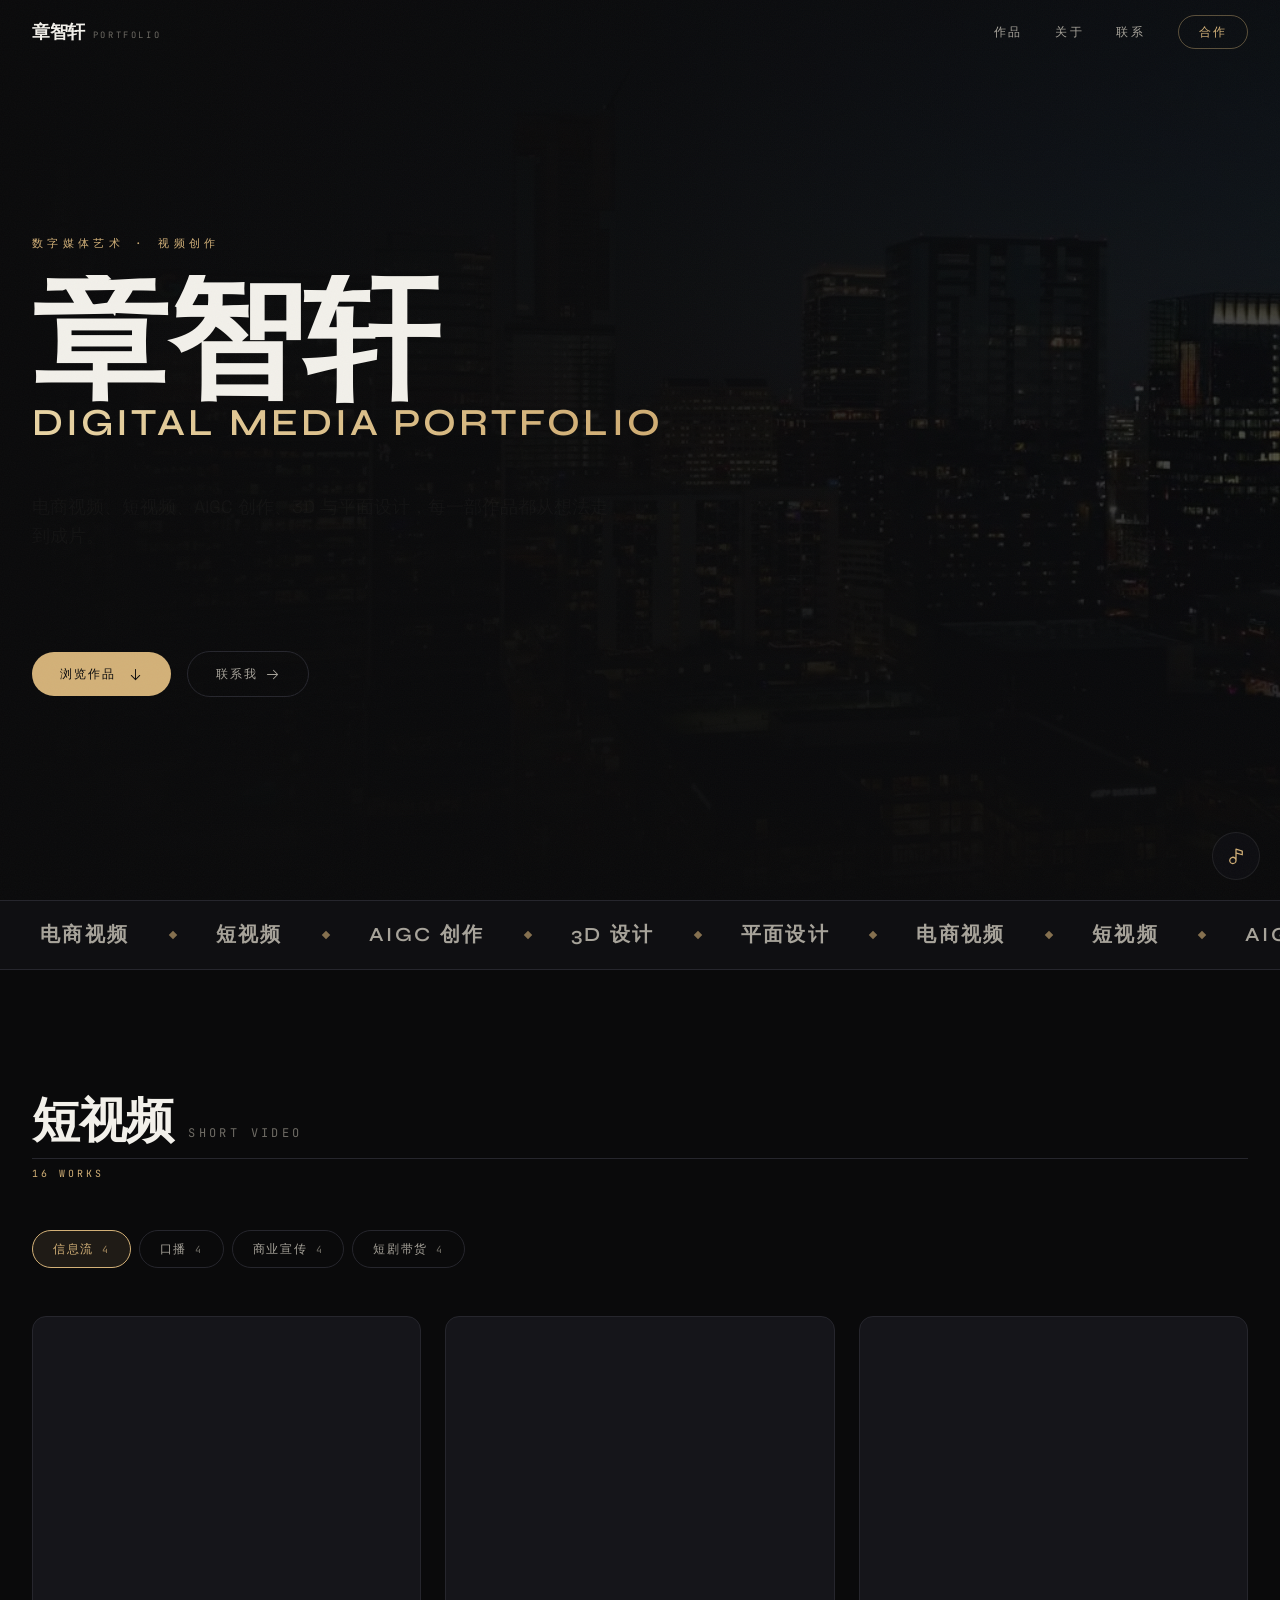
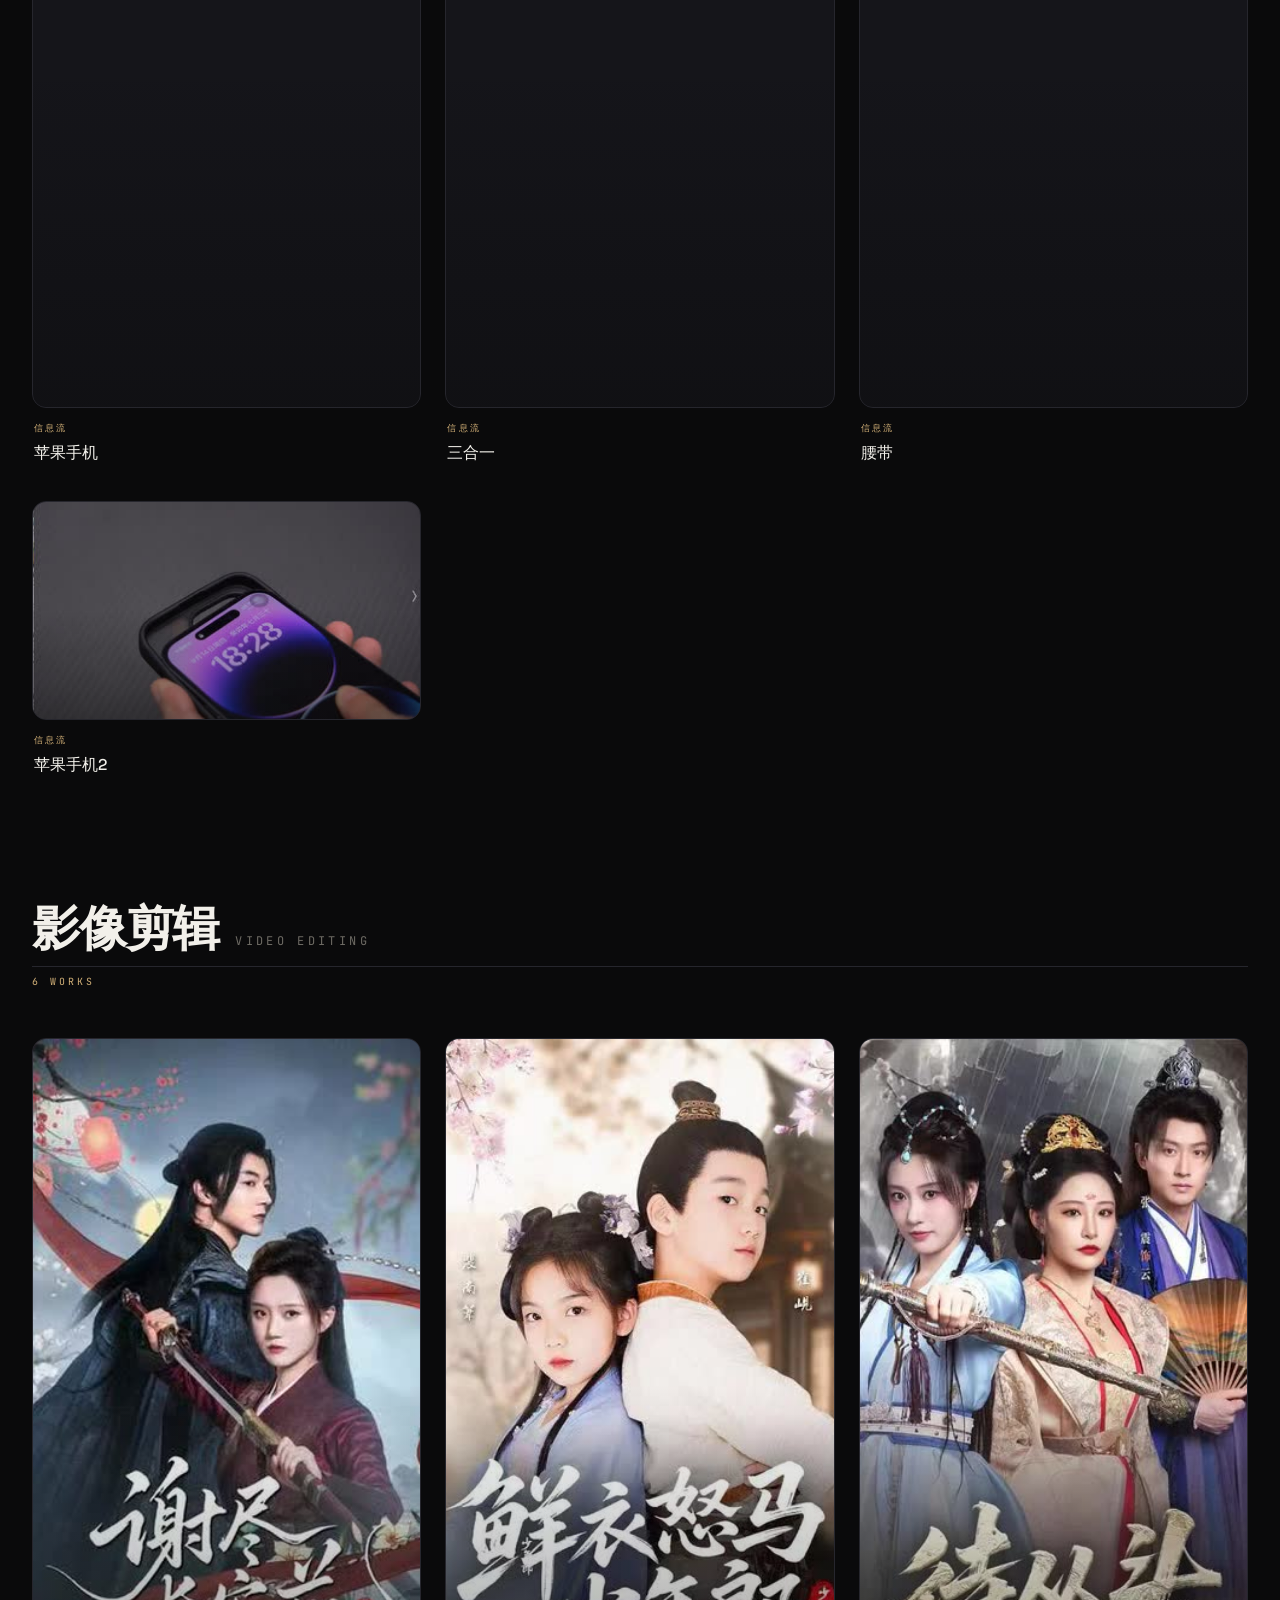
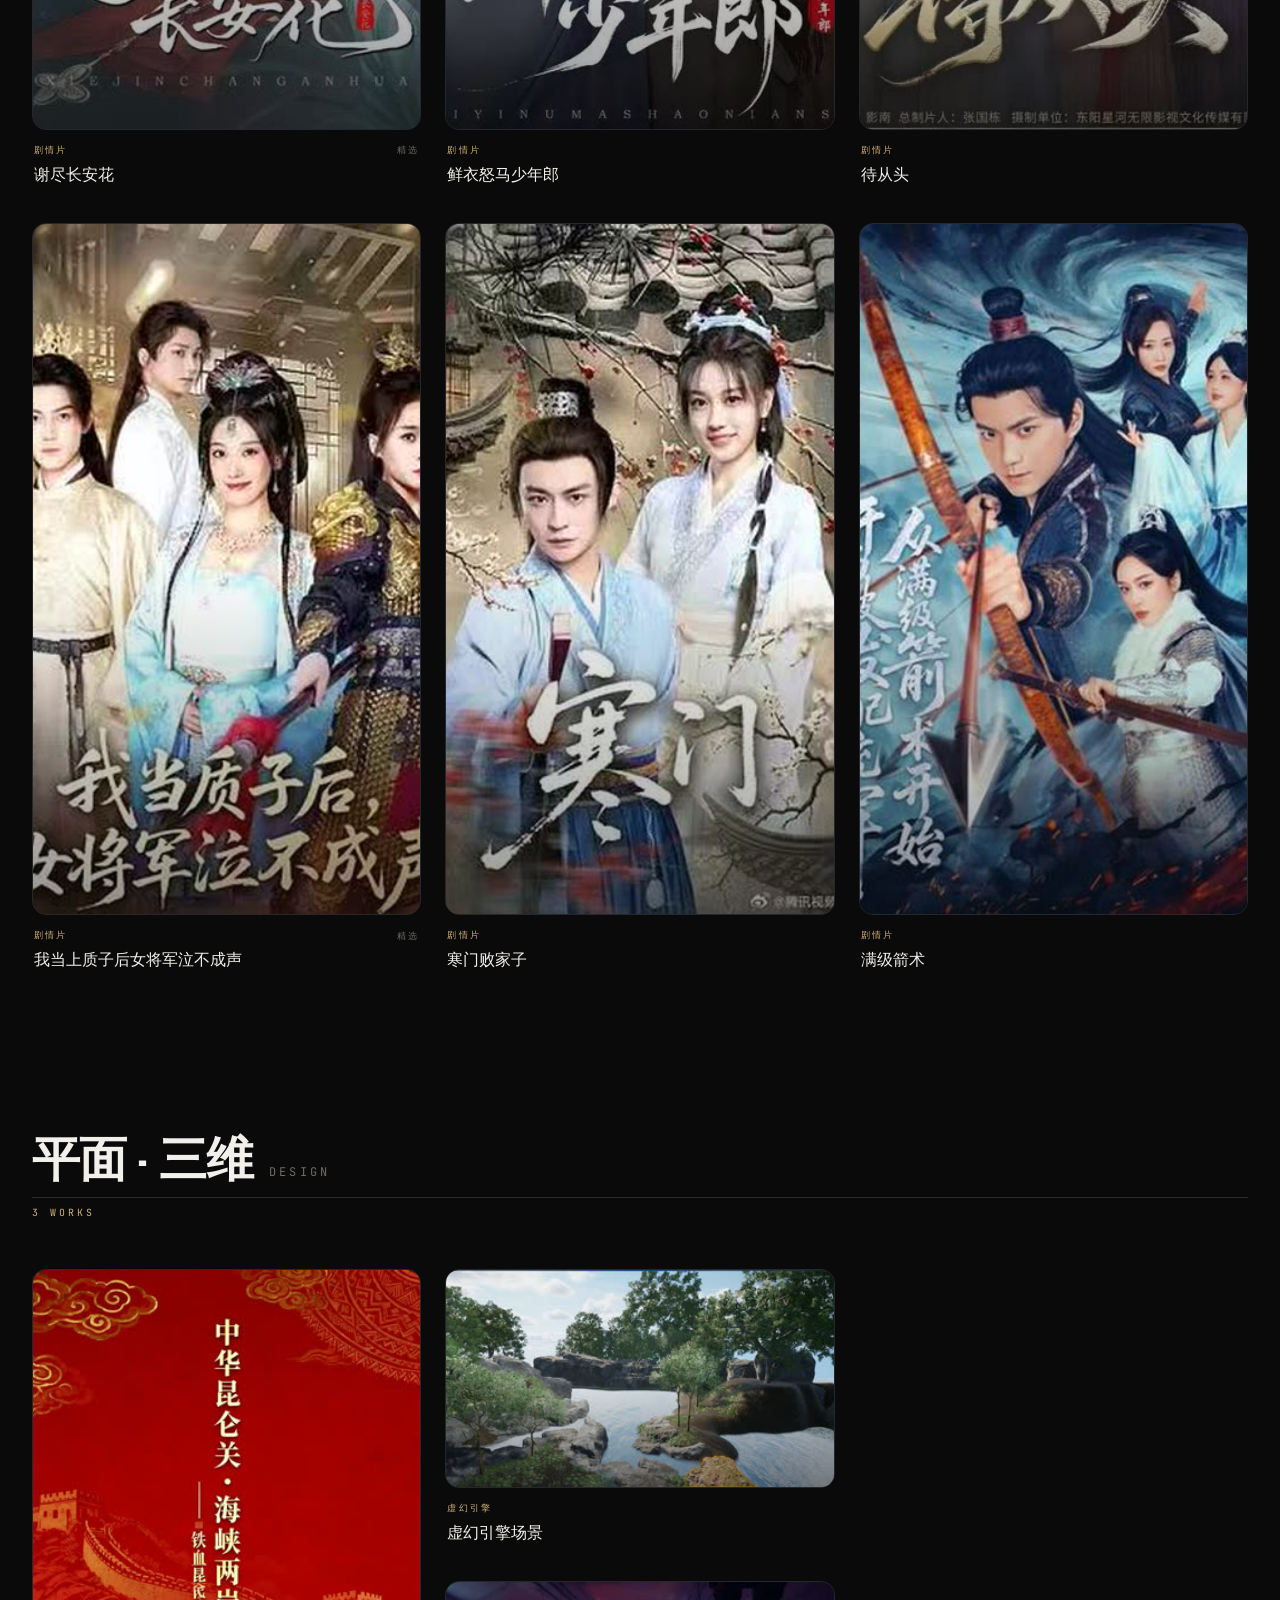
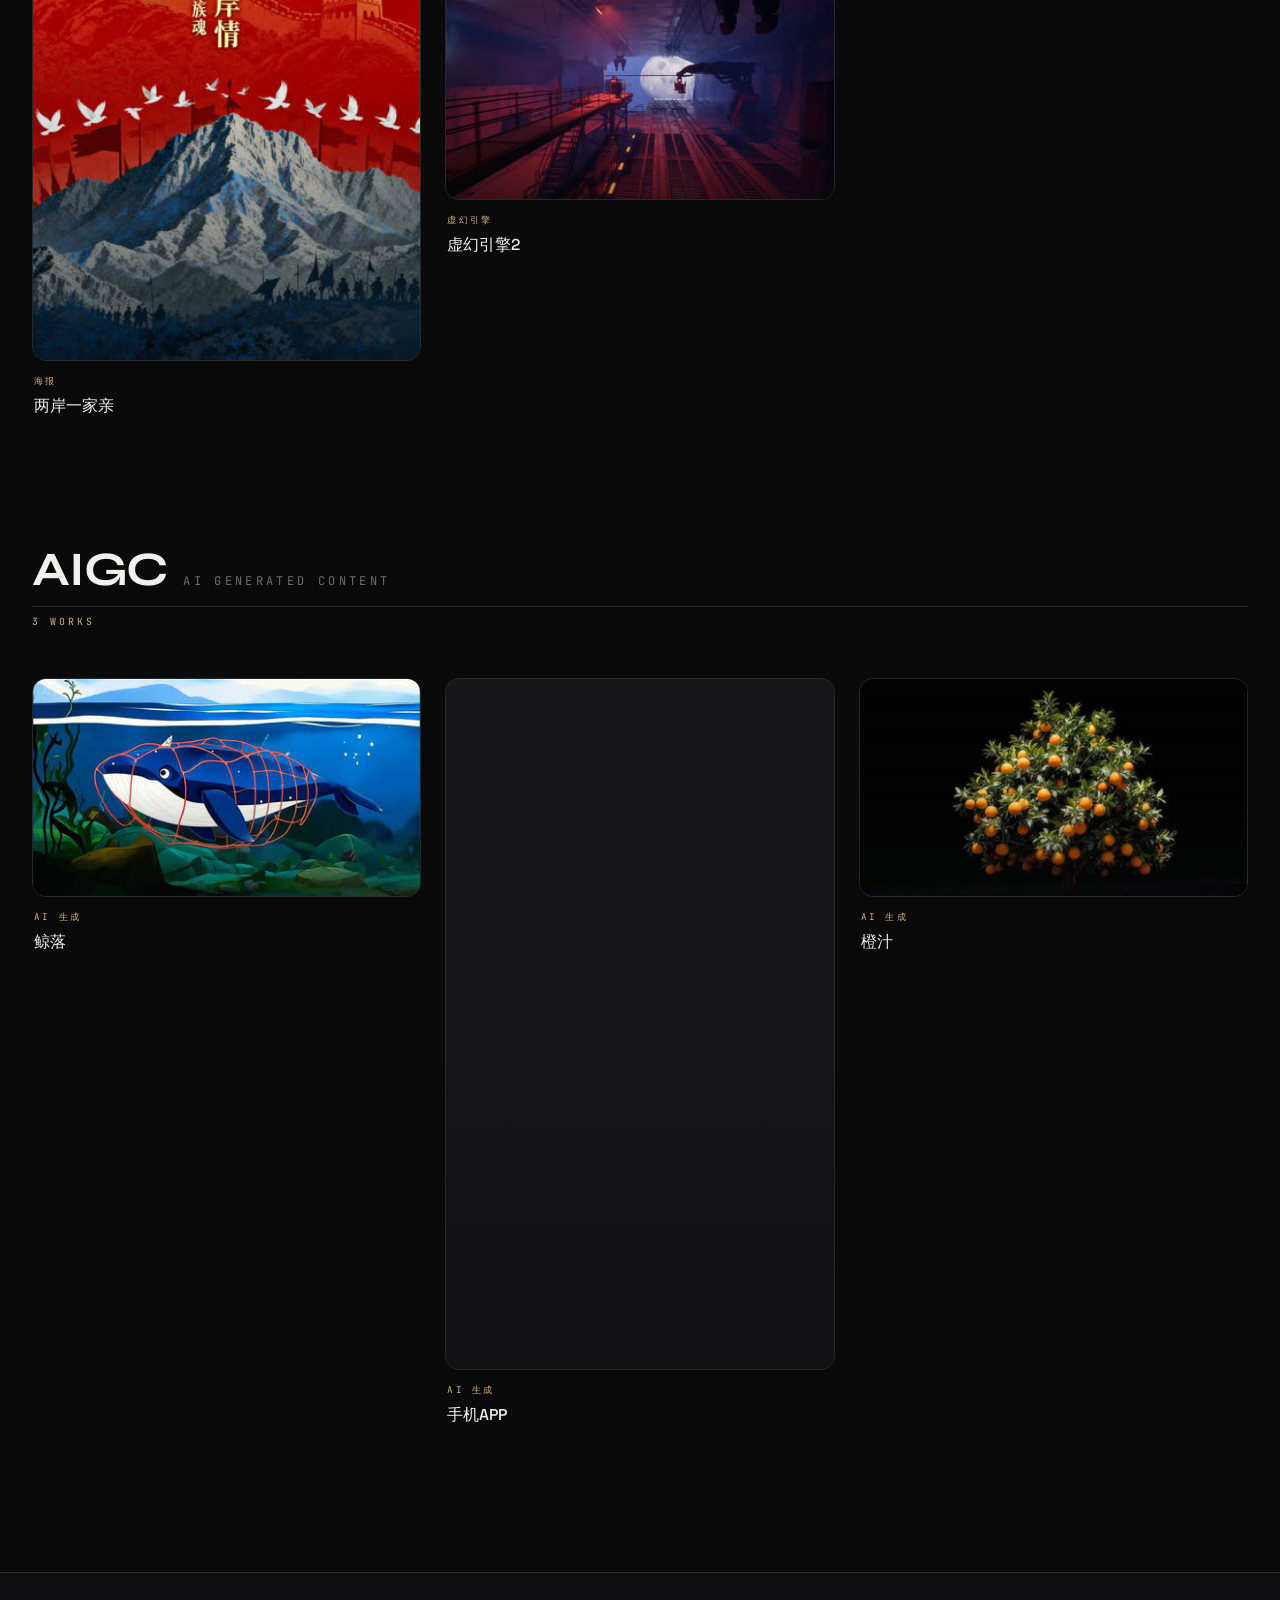
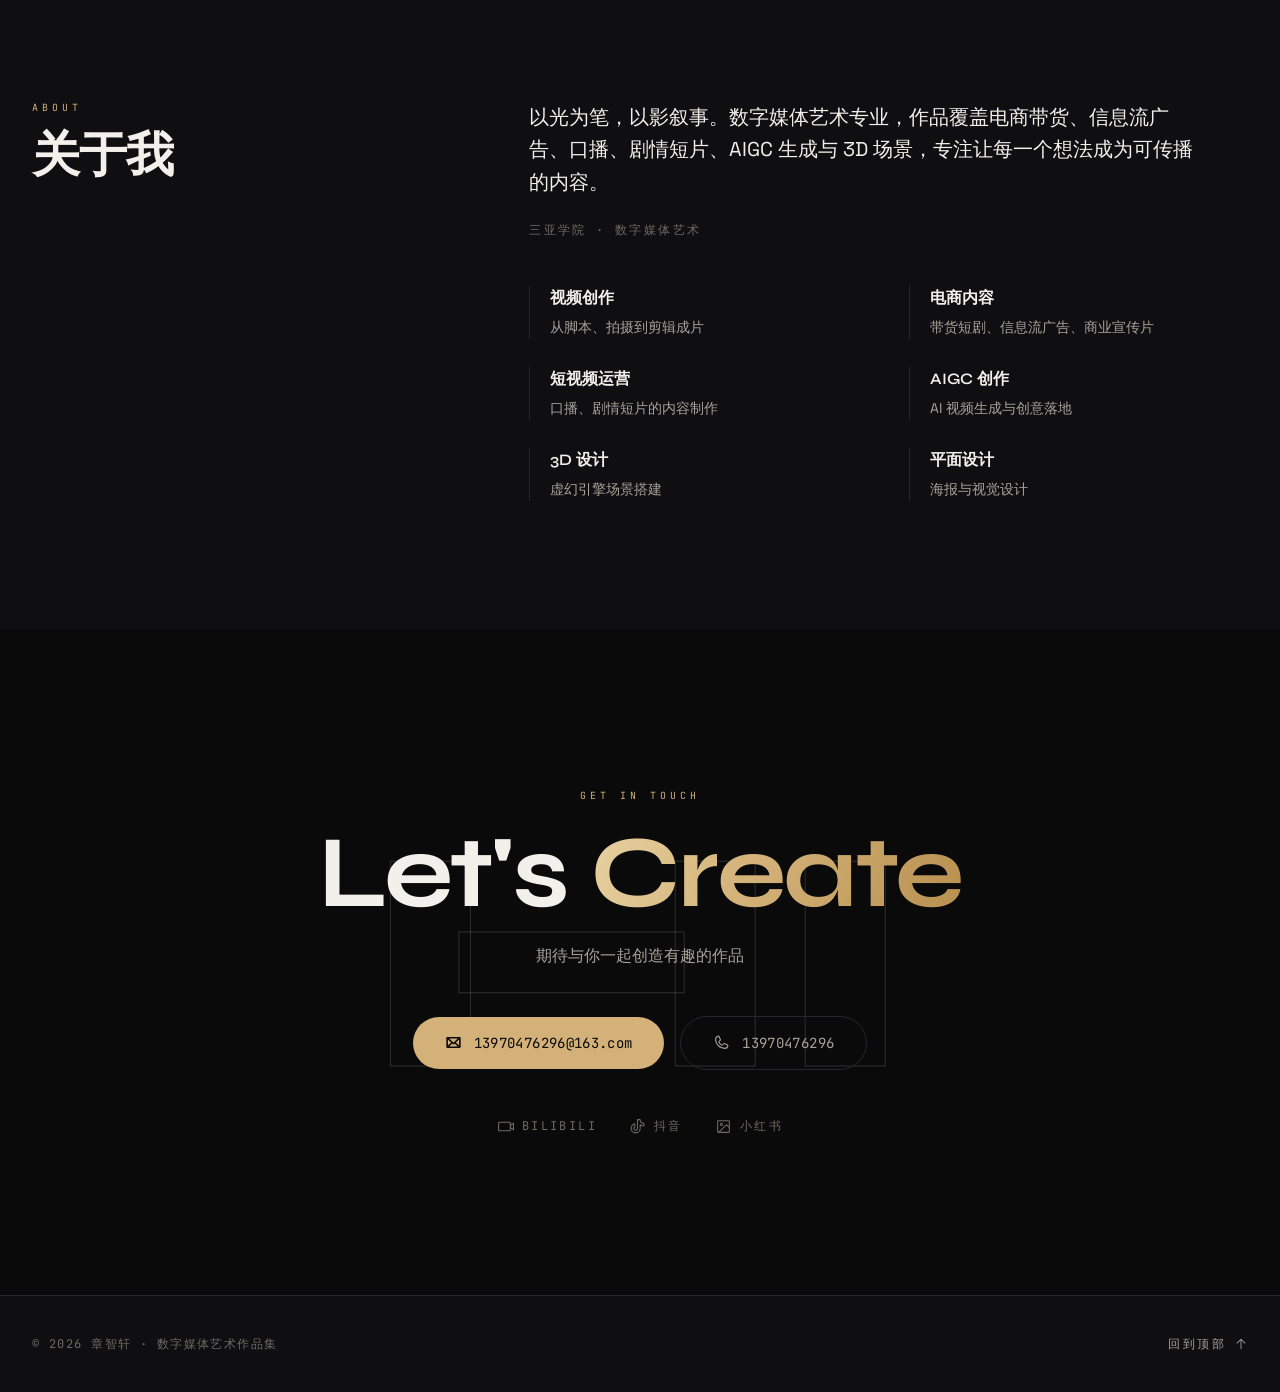
==== commit c721f0e2: "v6: 全部视频压缩至480p(182MB->60MB)，手机流畅播放" ====
--- a/index.html
+++ b/index.html
@@ -13,8 +13,8 @@
     <link rel="icon" type="image/svg+xml" href="favicon.svg" />
     <link rel="preload" as="font" type="font/woff2" crossorigin href="fonts/8vIH7w4qzmVxm2BL9A.woff2" />
     <link rel="preload" as="font" type="font/woff2" crossorigin href="fonts/V8mDoQDjQSkFtoMM3T6r8E7mPbF4Cw.woff2" />
-    <script type="module" crossorigin src="./assets/index-BzSawR4q.js"></script>
-    <link rel="stylesheet" crossorigin href="./assets/index-DsL5xD4y.css">
+    <script type="module" crossorigin src="./assets/index-C6qYkOLv.js"></script>
+    <link rel="stylesheet" crossorigin href="./assets/index--8VoTV0V.css">
   </head>
   <body>
     <div id="root"></div>
--- a/assets/index--8VoTV0V.css
+++ b/assets/index--8VoTV0V.css
@@ -0,0 +1 @@
+/*! tailwindcss v4.3.3 | MIT License | https://tailwindcss.com */@layer properties{@supports (((-webkit-hyphens:none)) and (not (margin-trim:inline))) or ((-moz-orient:inline) and (not (color:rgb(from red r g b)))){*,:before,:after,::backdrop{--tw-translate-x:0;--tw-translate-y:0;--tw-translate-z:0;--tw-scale-x:1;--tw-scale-y:1;--tw-scale-z:1;--tw-rotate-x:initial;--tw-rotate-y:initial;--tw-rotate-z:initial;--tw-skew-x:initial;--tw-skew-y:initial;--tw-border-style:solid;--tw-gradient-position:initial;--tw-gradient-from:#0000;--tw-gradient-via:#0000;--tw-gradient-to:#0000;--tw-gradient-stops:initial;--tw-gradient-via-stops:initial;--tw-gradient-from-position:0%;--tw-gradient-via-position:50%;--tw-gradient-to-position:100%;--tw-leading:initial;--tw-font-weight:initial;--tw-tracking:initial;--tw-shadow:0 0 #0000;--tw-shadow-color:initial;--tw-shadow-alpha:100%;--tw-inset-shadow:0 0 #0000;--tw-inset-shadow-color:initial;--tw-inset-shadow-alpha:100%;--tw-ring-color:initial;--tw-ring-shadow:0 0 #0000;--tw-inset-ring-color:initial;--tw-inset-ring-shadow:0 0 #0000;--tw-ring-inset:initial;--tw-ring-offset-width:0px;--tw-ring-offset-color:#fff;--tw-ring-offset-shadow:0 0 #0000;--tw-blur:initial;--tw-brightness:initial;--tw-contrast:initial;--tw-grayscale:initial;--tw-hue-rotate:initial;--tw-invert:initial;--tw-opacity:initial;--tw-saturate:initial;--tw-sepia:initial;--tw-drop-shadow:initial;--tw-drop-shadow-color:initial;--tw-drop-shadow-alpha:100%;--tw-drop-shadow-size:initial;--tw-backdrop-blur:initial;--tw-backdrop-brightness:initial;--tw-backdrop-contrast:initial;--tw-backdrop-grayscale:initial;--tw-backdrop-hue-rotate:initial;--tw-backdrop-invert:initial;--tw-backdrop-opacity:initial;--tw-backdrop-saturate:initial;--tw-backdrop-sepia:initial;--tw-duration:initial;--tw-ease:initial}}}@layer theme{:root,:host{--font-sans:"Space Grotesk", "PingFang SC", "Microsoft YaHei", "Noto Sans SC", sans-serif;--font-mono:"JetBrains Mono", ui-monospace, "SFMono-Regular", monospace;--color-black:#000;--spacing:.25rem;--container-sm:24rem;--container-md:28rem;--container-xl:36rem;--container-2xl:42rem;--container-5xl:64rem;--container-7xl:80rem;--text-xs:.75rem;--text-xs--line-height:calc(1 / .75);--text-sm:.875rem;--text-sm--line-height:calc(1.25 / .875);--text-base:1rem;--text-base--line-height: 1.5 ;--text-lg:1.125rem;--text-lg--line-height:calc(1.75 / 1.125);--text-xl:1.25rem;--text-xl--line-height:calc(1.75 / 1.25);--text-2xl:1.5rem;--text-2xl--line-height:calc(2 / 1.5);--text-3xl:1.875rem;--text-3xl--line-height: 1.2 ;--text-4xl:2.25rem;--text-4xl--line-height:calc(2.5 / 2.25);--text-5xl:3rem;--text-5xl--line-height:1;--font-weight-medium:500;--font-weight-semibold:600;--font-weight-bold:700;--font-weight-extrabold:800;--tracking-tight:-.025em;--tracking-wide:.025em;--leading-relaxed:1.625;--ease-in:cubic-bezier(.4, 0, 1, 1);--ease-out:cubic-bezier(.16, 1, .3, 1);--ease-in-out:cubic-bezier(.4, 0, .2, 1);--blur-sm:8px;--blur-md:12px;--blur-xl:24px;--aspect-video:16 / 9;--default-transition-duration:.15s;--default-transition-timing-function:cubic-bezier(.4, 0, .2, 1);--default-font-family:var(--font-sans);--default-mono-font-family:var(--font-mono);--color-ink:#0a0a0b;--color-ink-2:#0f0f12;--color-surface:#15151a;--color-surface-2:#1b1b21;--color-line:#26262d;--color-fg:#f2f0ea;--color-fg-2:#a7a39a;--color-fg-3:#6e6b64;--color-gold:#d3b178;--color-gold-2:#ecd9ae;--font-display:"Syne", "PingFang SC", "Microsoft YaHei", "Noto Sans SC", sans-serif}}@layer base{*,:after,:before,::backdrop{box-sizing:border-box;border:0 solid;margin:0;padding:0}::file-selector-button{box-sizing:border-box;border:0 solid;margin:0;padding:0}html,:host{-webkit-text-size-adjust:100%;tab-size:4;line-height:1.5;font-family:var(--default-font-family,-apple-system, BlinkMacSystemFont, "Segoe UI", Roboto, "Helvetica Neue", "Noto Sans", Arial, sans-serif, "Apple Color Emoji", "Segoe UI Emoji", "Segoe UI Symbol", "Noto Color Emoji");font-feature-settings:var(--default-font-feature-settings,normal);font-variation-settings:var(--default-font-variation-settings,normal);-webkit-tap-highlight-color:transparent}hr{height:0;color:inherit;border-top-width:1px}abbr:where([title]){-webkit-text-decoration:underline dotted;text-decoration:underline dotted}h1,h2,h3,h4,h5,h6{font-size:inherit;font-weight:inherit}a{color:inherit;-webkit-text-decoration:inherit;text-decoration:inherit}b,strong{font-weight:bolder}code,kbd,samp,pre{font-family:var(--default-mono-font-family,ui-monospace, SFMono-Regular, Menlo, Monaco, Consolas, "Liberation Mono", "Courier New", monospace);font-feature-settings:var(--default-mono-font-feature-settings,normal);font-variation-settings:var(--default-mono-font-variation-settings,normal);font-size:1em}small{font-size:80%}sub,sup{vertical-align:baseline;font-size:75%;line-height:0;position:relative}sub{bottom:-.25em}sup{top:-.5em}table{text-indent:0;border-color:inherit;border-collapse:collapse}:-moz-focusring:where(:not(iframe)){outline:auto}progress{vertical-align:baseline}summary{display:list-item}ol,ul,menu{list-style:none}img,svg,video,canvas,audio,iframe,embed,object{vertical-align:middle;display:block}img,video{max-width:100%;height:auto}button,input,select,optgroup,textarea{font:inherit;font-feature-settings:inherit;font-variation-settings:inherit;letter-spacing:inherit;color:inherit;opacity:1;background-color:#0000;border-radius:0}::file-selector-button{font:inherit;font-feature-settings:inherit;font-variation-settings:inherit;letter-spacing:inherit;color:inherit;opacity:1;background-color:#0000;border-radius:0}:where(select:is([multiple],[size])) optgroup{font-weight:bolder}:where(select:is([multiple],[size])) optgroup option{padding-inline-start:20px}::file-selector-button{margin-inline-end:4px}::placeholder{opacity:1}@supports (not ((-webkit-appearance:-apple-pay-button))) or (contain-intrinsic-size:1px){::placeholder{color:currentColor}@supports (color:color-mix(in lab,red,red)){::placeholder{color:color-mix(in oklab,currentcolor 50%,transparent)}}}textarea{resize:vertical}::-webkit-search-decoration{-webkit-appearance:none}::-webkit-date-and-time-value{min-height:1lh;text-align:inherit}::-webkit-datetime-edit{display:inline-flex}::-webkit-datetime-edit-fields-wrapper{padding:0}::-webkit-datetime-edit{padding-block:0}::-webkit-datetime-edit-year-field{padding-block:0}::-webkit-datetime-edit-month-field{padding-block:0}::-webkit-datetime-edit-day-field{padding-block:0}::-webkit-datetime-edit-hour-field{padding-block:0}::-webkit-datetime-edit-minute-field{padding-block:0}::-webkit-datetime-edit-second-field{padding-block:0}::-webkit-datetime-edit-millisecond-field{padding-block:0}::-webkit-datetime-edit-meridiem-field{padding-block:0}::-webkit-calendar-picker-indicator{line-height:1}:-moz-ui-invalid{box-shadow:none}button,input:where([type=button],[type=reset],[type=submit]){appearance:button}::file-selector-button{appearance:button}::-webkit-inner-spin-button{height:auto}::-webkit-outer-spin-button{height:auto}[hidden]:where(:not([hidden=until-found])){display:none!important}}@layer components;@layer utilities{.pointer-events-none{pointer-events:none}.visible{visibility:visible}.absolute{position:absolute}.fixed{position:fixed}.relative{position:relative}.static{position:static}.inset-0{inset:0}.inset-x-0{inset-inline:0}.top-0{top:0}.top-4{top:calc(var(--spacing) * 4)}.right-4{right:calc(var(--spacing) * 4)}.right-5{right:calc(var(--spacing) * 5)}.-bottom-1{bottom:calc(var(--spacing) * -1)}.bottom-5{bottom:calc(var(--spacing) * 5)}.left-0{left:0}.z-10{z-index:10}.z-\[60\]{z-index:60}.z-\[65\]{z-index:65}.z-\[70\]{z-index:70}.z-\[90\]{z-index:90}.z-\[100\]{z-index:100}.mx-auto{margin-inline:auto}.mt-1{margin-top:var(--spacing)}.mt-1\.5{margin-top:calc(var(--spacing) * 1.5)}.mt-2{margin-top:calc(var(--spacing) * 2)}.mt-3\.5{margin-top:calc(var(--spacing) * 3.5)}.mt-5{margin-top:calc(var(--spacing) * 5)}.mt-6{margin-top:calc(var(--spacing) * 6)}.mt-7{margin-top:calc(var(--spacing) * 7)}.mt-8{margin-top:calc(var(--spacing) * 8)}.mt-10{margin-top:calc(var(--spacing) * 10)}.mt-11{margin-top:calc(var(--spacing) * 11)}.mt-12{margin-top:calc(var(--spacing) * 12)}.mb-4{margin-bottom:calc(var(--spacing) * 4)}.mb-5{margin-bottom:calc(var(--spacing) * 5)}.mb-6{margin-bottom:calc(var(--spacing) * 6)}.mb-9{margin-bottom:calc(var(--spacing) * 9)}.mb-10{margin-bottom:calc(var(--spacing) * 10)}.ml-2{margin-left:calc(var(--spacing) * 2)}.block{display:block}.contents{display:contents}.flex{display:flex}.grid{display:grid}.hidden{display:none}.inline{display:inline}.inline-block{display:inline-block}.aspect-\[4\/5\]{aspect-ratio:4/5}.aspect-\[9\/16\]{aspect-ratio:9/16}.aspect-square{aspect-ratio:1}.aspect-video{aspect-ratio:var(--aspect-video)}.h-1\.5{height:calc(var(--spacing) * 1.5)}.h-10{height:calc(var(--spacing) * 10)}.h-12{height:calc(var(--spacing) * 12)}.h-14{height:calc(var(--spacing) * 14)}.h-16{height:calc(var(--spacing) * 16)}.h-\[68dvh\]{height:68dvh}.h-full{height:100%}.h-px{height:1px}.max-h-\[80vh\]{max-height:80vh}.max-h-full{max-height:100%}.min-h-\[100dvh\]{min-height:100dvh}.w-1\.5{width:calc(var(--spacing) * 1.5)}.w-10{width:calc(var(--spacing) * 10)}.w-12{width:calc(var(--spacing) * 12)}.w-14{width:calc(var(--spacing) * 14)}.w-full{width:100%}.w-max{width:max-content}.max-w-2xl{max-width:var(--container-2xl)}.max-w-5xl{max-width:var(--container-5xl)}.max-w-7xl{max-width:var(--container-7xl)}.max-w-full{max-width:100%}.max-w-md{max-width:var(--container-md)}.max-w-sm{max-width:var(--container-sm)}.max-w-xl{max-width:var(--container-xl)}.shrink-0{flex-shrink:0}.origin-left{transform-origin:0}.translate-y-4{--tw-translate-y:calc(var(--spacing) * 4);translate:var(--tw-translate-x) var(--tw-translate-y)}.scale-90{--tw-scale-x:90%;--tw-scale-y:90%;--tw-scale-z:90%;scale:var(--tw-scale-x) var(--tw-scale-y)}.scale-x-0{--tw-scale-x:0%;scale:var(--tw-scale-x) var(--tw-scale-y)}.rotate-45{rotate:45deg}.transform{transform:var(--tw-rotate-x,) var(--tw-rotate-y,) var(--tw-rotate-z,) var(--tw-skew-x,) var(--tw-skew-y,)}.resize{resize:both}.scroll-mt-20{scroll-margin-top:calc(var(--spacing) * 20)}.columns-2{columns:2}.break-inside-avoid{break-inside:avoid}.flex-col{flex-direction:column}.flex-wrap{flex-wrap:wrap}.items-baseline{align-items:baseline}.items-center{align-items:center}.justify-between{justify-content:space-between}.justify-center{justify-content:center}.gap-2{gap:calc(var(--spacing) * 2)}.gap-3{gap:calc(var(--spacing) * 3)}.gap-4{gap:calc(var(--spacing) * 4)}.gap-5{gap:calc(var(--spacing) * 5)}.gap-8{gap:calc(var(--spacing) * 8)}.gap-12{gap:calc(var(--spacing) * 12)}.gap-x-10{column-gap:calc(var(--spacing) * 10)}.gap-y-4{row-gap:calc(var(--spacing) * 4)}.gap-y-7{row-gap:calc(var(--spacing) * 7)}.truncate{text-overflow:ellipsis;white-space:nowrap;overflow:hidden}.overflow-hidden{overflow:hidden}.overflow-x-auto{overflow-x:auto}.rounded-\[14px\]{border-radius:14px}.rounded-\[18px\]{border-radius:18px}.rounded-full{border-radius:3.40282e38px}.border{border-style:var(--tw-border-style);border-width:1px}.border-y{border-block-style:var(--tw-border-style);border-block-width:1px}.border-t{border-top-style:var(--tw-border-style);border-top-width:1px}.border-l{border-left-style:var(--tw-border-style);border-left-width:1px}.border-gold{border-color:var(--color-gold)}.border-gold\/40{border-color:#d3b17866}@supports (color:color-mix(in lab,red,red)){.border-gold\/40{border-color:color-mix(in oklab,var(--color-gold) 40%,transparent)}}.border-line{border-color:var(--color-line)}.bg-black{background-color:var(--color-black)}.bg-black\/85{background-color:#000000d9}@supports (color:color-mix(in lab,red,red)){.bg-black\/85{background-color:color-mix(in oklab,var(--color-black) 85%,transparent)}}.bg-gold{background-color:var(--color-gold)}.bg-gold\/10{background-color:#d3b1781a}@supports (color:color-mix(in lab,red,red)){.bg-gold\/10{background-color:color-mix(in oklab,var(--color-gold) 10%,transparent)}}.bg-gold\/60{background-color:#d3b17899}@supports (color:color-mix(in lab,red,red)){.bg-gold\/60{background-color:color-mix(in oklab,var(--color-gold) 60%,transparent)}}.bg-ink{background-color:var(--color-ink)}.bg-ink-2{background-color:var(--color-ink-2)}.bg-ink\/55{background-color:#0a0a0b8c}@supports (color:color-mix(in lab,red,red)){.bg-ink\/55{background-color:color-mix(in oklab,var(--color-ink) 55%,transparent)}}.bg-ink\/70{background-color:#0a0a0bb3}@supports (color:color-mix(in lab,red,red)){.bg-ink\/70{background-color:color-mix(in oklab,var(--color-ink) 70%,transparent)}}.bg-ink\/95{background-color:#0a0a0bf2}@supports (color:color-mix(in lab,red,red)){.bg-ink\/95{background-color:color-mix(in oklab,var(--color-ink) 95%,transparent)}}.bg-line{background-color:var(--color-line)}.bg-surface{background-color:var(--color-surface)}.bg-transparent{background-color:#0000}.bg-gradient-to-r{--tw-gradient-position:to right in oklab;background-image:linear-gradient(var(--tw-gradient-stops))}.bg-gradient-to-t{--tw-gradient-position:to top in oklab;background-image:linear-gradient(var(--tw-gradient-stops))}.from-gold\/0{--tw-gradient-from:#0000}@supports (color:color-mix(in lab,red,red)){.from-gold\/0{--tw-gradient-from:color-mix(in oklab, var(--color-gold) 0%, transparent)}}.from-gold\/0{--tw-gradient-stops:var(--tw-gradient-via-stops,var(--tw-gradient-position), var(--tw-gradient-from) var(--tw-gradient-from-position), var(--tw-gradient-to) var(--tw-gradient-to-position))}.from-ink{--tw-gradient-from:var(--color-ink);--tw-gradient-stops:var(--tw-gradient-via-stops,var(--tw-gradient-position), var(--tw-gradient-from) var(--tw-gradient-from-position), var(--tw-gradient-to) var(--tw-gradient-to-position))}.from-ink\/70{--tw-gradient-from:#0a0a0bb3}@supports (color:color-mix(in lab,red,red)){.from-ink\/70{--tw-gradient-from:color-mix(in oklab, var(--color-ink) 70%, transparent)}}.from-ink\/70{--tw-gradient-stops:var(--tw-gradient-via-stops,var(--tw-gradient-position), var(--tw-gradient-from) var(--tw-gradient-from-position), var(--tw-gradient-to) var(--tw-gradient-to-position))}.via-gold{--tw-gradient-via:var(--color-gold);--tw-gradient-via-stops:var(--tw-gradient-position), var(--tw-gradient-from) var(--tw-gradient-from-position), var(--tw-gradient-via) var(--tw-gradient-via-position), var(--tw-gradient-to) var(--tw-gradient-to-position);--tw-gradient-stops:var(--tw-gradient-via-stops)}.via-ink\/85{--tw-gradient-via:#0a0a0bd9}@supports (color:color-mix(in lab,red,red)){.via-ink\/85{--tw-gradient-via:color-mix(in oklab, var(--color-ink) 85%, transparent)}}.via-ink\/85{--tw-gradient-via-stops:var(--tw-gradient-position), var(--tw-gradient-from) var(--tw-gradient-from-position), var(--tw-gradient-via) var(--tw-gradient-via-position), var(--tw-gradient-to) var(--tw-gradient-to-position);--tw-gradient-stops:var(--tw-gradient-via-stops)}.via-transparent{--tw-gradient-via:transparent;--tw-gradient-via-stops:var(--tw-gradient-position), var(--tw-gradient-from) var(--tw-gradient-from-position), var(--tw-gradient-via) var(--tw-gradient-via-position), var(--tw-gradient-to) var(--tw-gradient-to-position);--tw-gradient-stops:var(--tw-gradient-via-stops)}.to-gold\/0{--tw-gradient-to:#0000}@supports (color:color-mix(in lab,red,red)){.to-gold\/0{--tw-gradient-to:color-mix(in oklab, var(--color-gold) 0%, transparent)}}.to-gold\/0{--tw-gradient-stops:var(--tw-gradient-via-stops,var(--tw-gradient-position), var(--tw-gradient-from) var(--tw-gradient-from-position), var(--tw-gradient-to) var(--tw-gradient-to-position))}.to-ink\/35{--tw-gradient-to:#0a0a0b59}@supports (color:color-mix(in lab,red,red)){.to-ink\/35{--tw-gradient-to:color-mix(in oklab, var(--color-ink) 35%, transparent)}}.to-ink\/35{--tw-gradient-stops:var(--tw-gradient-via-stops,var(--tw-gradient-position), var(--tw-gradient-from) var(--tw-gradient-from-position), var(--tw-gradient-to) var(--tw-gradient-to-position))}.to-ink\/60{--tw-gradient-to:#0a0a0b99}@supports (color:color-mix(in lab,red,red)){.to-ink\/60{--tw-gradient-to:color-mix(in oklab, var(--color-ink) 60%, transparent)}}.to-ink\/60{--tw-gradient-stops:var(--tw-gradient-via-stops,var(--tw-gradient-position), var(--tw-gradient-from) var(--tw-gradient-from-position), var(--tw-gradient-to) var(--tw-gradient-to-position))}.to-transparent{--tw-gradient-to:transparent;--tw-gradient-stops:var(--tw-gradient-via-stops,var(--tw-gradient-position), var(--tw-gradient-from) var(--tw-gradient-from-position), var(--tw-gradient-to) var(--tw-gradient-to-position))}.object-contain{object-fit:contain}.object-cover{object-fit:cover}.p-4{padding:calc(var(--spacing) * 4)}.px-0\.5{padding-inline:calc(var(--spacing) * .5)}.px-5{padding-inline:calc(var(--spacing) * 5)}.px-6{padding-inline:calc(var(--spacing) * 6)}.px-7{padding-inline:calc(var(--spacing) * 7)}.px-8{padding-inline:calc(var(--spacing) * 8)}.py-2{padding-block:calc(var(--spacing) * 2)}.py-2\.5{padding-block:calc(var(--spacing) * 2.5)}.py-3\.5{padding-block:calc(var(--spacing) * 3.5)}.py-4{padding-block:calc(var(--spacing) * 4)}.py-5{padding-block:calc(var(--spacing) * 5)}.py-10{padding-block:calc(var(--spacing) * 10)}.py-24{padding-block:calc(var(--spacing) * 24)}.py-28{padding-block:calc(var(--spacing) * 28)}.pt-24{padding-top:calc(var(--spacing) * 24)}.pt-32{padding-top:calc(var(--spacing) * 32)}.pb-1{padding-bottom:var(--spacing)}.pb-2{padding-bottom:calc(var(--spacing) * 2)}.pb-24{padding-bottom:calc(var(--spacing) * 24)}.pb-28{padding-bottom:calc(var(--spacing) * 28)}.pl-5{padding-left:calc(var(--spacing) * 5)}.text-center{text-align:center}.text-left{text-align:left}.text-right{text-align:right}.font-display{font-family:var(--font-display)}.font-mono{font-family:var(--font-mono)}.font-sans{font-family:var(--font-sans)}.text-3xl{font-size:var(--text-3xl);line-height:var(--tw-leading,var(--text-3xl--line-height))}.text-4xl{font-size:var(--text-4xl);line-height:var(--tw-leading,var(--text-4xl--line-height))}.text-base{font-size:var(--text-base);line-height:var(--tw-leading,var(--text-base--line-height))}.text-lg{font-size:var(--text-lg);line-height:var(--tw-leading,var(--text-lg--line-height))}.text-sm{font-size:var(--text-sm);line-height:var(--tw-leading,var(--text-sm--line-height))}.text-xl{font-size:var(--text-xl);line-height:var(--tw-leading,var(--text-xl--line-height))}.text-xs{font-size:var(--text-xs);line-height:var(--tw-leading,var(--text-xs--line-height))}.text-\[0\.55rem\]{font-size:.55rem}.text-\[0\.58rem\]{font-size:.58rem}.text-\[0\.62rem\]{font-size:.62rem}.text-\[0\.68rem\]{font-size:.68rem}.text-\[0\.98rem\]{font-size:.98rem}.text-\[clamp\(1\.15rem\,3\.6vw\,2\.4rem\)\]{font-size:clamp(1.15rem,3.6vw,2.4rem)}.text-\[clamp\(2\.6rem\,8vw\,6\.5rem\)\]{font-size:clamp(2.6rem,8vw,6.5rem)}.text-\[clamp\(3\.2rem\,11vw\,8\.5rem\)\]{font-size:clamp(3.2rem,11vw,8.5rem)}.text-\[clamp\(8rem\,26vw\,20rem\)\]{font-size:clamp(8rem,26vw,20rem)}.leading-\[0\.95\]{--tw-leading:.95;line-height:.95}.leading-\[0\.98\]{--tw-leading:.98;line-height:.98}.leading-relaxed{--tw-leading:var(--leading-relaxed);line-height:var(--leading-relaxed)}.font-bold{--tw-font-weight:var(--font-weight-bold);font-weight:var(--font-weight-bold)}.font-extrabold{--tw-font-weight:var(--font-weight-extrabold);font-weight:var(--font-weight-extrabold)}.font-medium{--tw-font-weight:var(--font-weight-medium);font-weight:var(--font-weight-medium)}.font-semibold{--tw-font-weight:var(--font-weight-semibold);font-weight:var(--font-weight-semibold)}.tracking-\[0\.2em\]{--tw-tracking:.2em;letter-spacing:.2em}.tracking-\[0\.3em\]{--tw-tracking:.3em;letter-spacing:.3em}.tracking-\[0\.4em\]{--tw-tracking:.4em;letter-spacing:.4em}.tracking-\[0\.08em\]{--tw-tracking:.08em;letter-spacing:.08em}.tracking-\[0\.12em\]{--tw-tracking:.12em;letter-spacing:.12em}.tracking-\[0\.14em\]{--tw-tracking:.14em;letter-spacing:.14em}.tracking-\[0\.16em\]{--tw-tracking:.16em;letter-spacing:.16em}.tracking-\[0\.18em\]{--tw-tracking:.18em;letter-spacing:.18em}.tracking-\[0\.22em\]{--tw-tracking:.22em;letter-spacing:.22em}.tracking-\[0\.24em\]{--tw-tracking:.24em;letter-spacing:.24em}.tracking-\[0\.28em\]{--tw-tracking:.28em;letter-spacing:.28em}.tracking-\[0\.35em\]{--tw-tracking:.35em;letter-spacing:.35em}.tracking-tight{--tw-tracking:var(--tracking-tight);letter-spacing:var(--tracking-tight)}.tracking-wide{--tw-tracking:var(--tracking-wide);letter-spacing:var(--tracking-wide)}.whitespace-nowrap{white-space:nowrap}.text-fg{color:var(--color-fg)}.text-fg-2{color:var(--color-fg-2)}.text-fg-3{color:var(--color-fg-3)}.text-gold{color:var(--color-gold)}.text-gold\/70{color:#d3b178b3}@supports (color:color-mix(in lab,red,red)){.text-gold\/70{color:color-mix(in oklab,var(--color-gold) 70%,transparent)}}.text-ink{color:var(--color-ink)}.uppercase{text-transform:uppercase}.opacity-0{opacity:0}.opacity-45{opacity:.45}.opacity-60{opacity:.6}.shadow-2xl{--tw-shadow:0 25px 50px -12px var(--tw-shadow-color,#00000040);box-shadow:var(--tw-inset-shadow),var(--tw-inset-ring-shadow),var(--tw-ring-offset-shadow),var(--tw-ring-shadow),var(--tw-shadow)}.blur{--tw-blur:blur(8px);filter:var(--tw-blur,) var(--tw-brightness,) var(--tw-contrast,) var(--tw-grayscale,) var(--tw-hue-rotate,) var(--tw-invert,) var(--tw-saturate,) var(--tw-sepia,) var(--tw-drop-shadow,)}.drop-shadow{--tw-drop-shadow-size:drop-shadow(0 1px 2px var(--tw-drop-shadow-color,#0000001a)) drop-shadow(0 1px 1px var(--tw-drop-shadow-color,#0000000f));--tw-drop-shadow:drop-shadow(0 1px 2px #0000001a) drop-shadow(0 1px 1px #0000000f);filter:var(--tw-blur,) var(--tw-brightness,) var(--tw-contrast,) var(--tw-grayscale,) var(--tw-hue-rotate,) var(--tw-invert,) var(--tw-saturate,) var(--tw-sepia,) var(--tw-drop-shadow,)}.filter{filter:var(--tw-blur,) var(--tw-brightness,) var(--tw-contrast,) var(--tw-grayscale,) var(--tw-hue-rotate,) var(--tw-invert,) var(--tw-saturate,) var(--tw-sepia,) var(--tw-drop-shadow,)}.backdrop-blur-md{--tw-backdrop-blur:blur(var(--blur-md));-webkit-backdrop-filter:var(--tw-backdrop-blur,) var(--tw-backdrop-brightness,) var(--tw-backdrop-contrast,) var(--tw-backdrop-grayscale,) var(--tw-backdrop-hue-rotate,) var(--tw-backdrop-invert,) var(--tw-backdrop-opacity,) var(--tw-backdrop-saturate,) var(--tw-backdrop-sepia,);backdrop-filter:var(--tw-backdrop-blur,) var(--tw-backdrop-brightness,) var(--tw-backdrop-contrast,) var(--tw-backdrop-grayscale,) var(--tw-backdrop-hue-rotate,) var(--tw-backdrop-invert,) var(--tw-backdrop-opacity,) var(--tw-backdrop-saturate,) var(--tw-backdrop-sepia,)}.backdrop-blur-sm{--tw-backdrop-blur:blur(var(--blur-sm));-webkit-backdrop-filter:var(--tw-backdrop-blur,) var(--tw-backdrop-brightness,) var(--tw-backdrop-contrast,) var(--tw-backdrop-grayscale,) var(--tw-backdrop-hue-rotate,) var(--tw-backdrop-invert,) var(--tw-backdrop-opacity,) var(--tw-backdrop-saturate,) var(--tw-backdrop-sepia,);backdrop-filter:var(--tw-backdrop-blur,) var(--tw-backdrop-brightness,) var(--tw-backdrop-contrast,) var(--tw-backdrop-grayscale,) var(--tw-backdrop-hue-rotate,) var(--tw-backdrop-invert,) var(--tw-backdrop-opacity,) var(--tw-backdrop-saturate,) var(--tw-backdrop-sepia,)}.backdrop-blur-xl{--tw-backdrop-blur:blur(var(--blur-xl));-webkit-backdrop-filter:var(--tw-backdrop-blur,) var(--tw-backdrop-brightness,) var(--tw-backdrop-contrast,) var(--tw-backdrop-grayscale,) var(--tw-backdrop-hue-rotate,) var(--tw-backdrop-invert,) var(--tw-backdrop-opacity,) var(--tw-backdrop-saturate,) var(--tw-backdrop-sepia,);backdrop-filter:var(--tw-backdrop-blur,) var(--tw-backdrop-brightness,) var(--tw-backdrop-contrast,) var(--tw-backdrop-grayscale,) var(--tw-backdrop-hue-rotate,) var(--tw-backdrop-invert,) var(--tw-backdrop-opacity,) var(--tw-backdrop-saturate,) var(--tw-backdrop-sepia,)}.transition{transition-property:color,background-color,border-color,outline-color,text-decoration-color,fill,stroke,--tw-gradient-from,--tw-gradient-via,--tw-gradient-to,opacity,box-shadow,transform,translate,scale,rotate,filter,-webkit-backdrop-filter,backdrop-filter,display,content-visibility,overlay,pointer-events;transition-timing-function:var(--tw-ease,var(--default-transition-timing-function));transition-duration:var(--tw-duration,var(--default-transition-duration))}.transition-all{transition-property:all;transition-timing-function:var(--tw-ease,var(--default-transition-timing-function));transition-duration:var(--tw-duration,var(--default-transition-duration))}.transition-colors{transition-property:color,background-color,border-color,outline-color,text-decoration-color,fill,stroke,--tw-gradient-from,--tw-gradient-via,--tw-gradient-to;transition-timing-function:var(--tw-ease,var(--default-transition-timing-function));transition-duration:var(--tw-duration,var(--default-transition-duration))}.transition-opacity{transition-property:opacity;transition-timing-function:var(--tw-ease,var(--default-transition-timing-function));transition-duration:var(--tw-duration,var(--default-transition-duration))}.transition-transform{transition-property:transform,translate,scale,rotate;transition-timing-function:var(--tw-ease,var(--default-transition-timing-function));transition-duration:var(--tw-duration,var(--default-transition-duration))}.duration-200{--tw-duration:.2s;transition-duration:.2s}.duration-300{--tw-duration:.3s;transition-duration:.3s}.duration-400{--tw-duration:.4s;transition-duration:.4s}.duration-500{--tw-duration:.5s;transition-duration:.5s}.duration-700{--tw-duration:.7s;transition-duration:.7s}.ease-in{--tw-ease:var(--ease-in);transition-timing-function:var(--ease-in)}.ease-in-out{--tw-ease:var(--ease-in-out);transition-timing-function:var(--ease-in-out)}.ease-out{--tw-ease:var(--ease-out);transition-timing-function:var(--ease-out)}.select-none{-webkit-user-select:none;user-select:none}@media (hover:hover){.group-hover\:translate-y-0\.5:is(:where(.group):hover *){--tw-translate-y:calc(var(--spacing) * .5);translate:var(--tw-translate-x) var(--tw-translate-y)}.group-hover\:scale-100:is(:where(.group):hover *){--tw-scale-x:100%;--tw-scale-y:100%;--tw-scale-z:100%;scale:var(--tw-scale-x) var(--tw-scale-y)}.group-hover\:scale-x-100:is(:where(.group):hover *){--tw-scale-x:100%;scale:var(--tw-scale-x) var(--tw-scale-y)}.group-hover\:scale-\[1\.05\]:is(:where(.group):hover *){scale:1.05}.group-hover\:opacity-30:is(:where(.group):hover *){opacity:.3}.group-hover\:opacity-100:is(:where(.group):hover *){opacity:1}.hover\:border-fg-3:hover{border-color:var(--color-fg-3)}.hover\:border-gold:hover{border-color:var(--color-gold)}.hover\:border-gold\/50:hover{border-color:#d3b17880}@supports (color:color-mix(in lab,red,red)){.hover\:border-gold\/50:hover{border-color:color-mix(in oklab,var(--color-gold) 50%,transparent)}}.hover\:bg-gold-2:hover{background-color:var(--color-gold-2)}.hover\:bg-gold\/10:hover{background-color:#d3b1781a}@supports (color:color-mix(in lab,red,red)){.hover\:bg-gold\/10:hover{background-color:color-mix(in oklab,var(--color-gold) 10%,transparent)}}.hover\:bg-surface-2:hover{background-color:var(--color-surface-2)}.hover\:text-fg:hover{color:var(--color-fg)}.hover\:text-gold:hover{color:var(--color-gold)}}.active\:scale-\[0\.92\]:active{scale:.92}.active\:scale-\[0\.94\]:active{scale:.94}.active\:scale-\[0\.97\]:active{scale:.97}@media (min-width:40rem){.sm\:inline{display:inline}.sm\:grid-cols-2{grid-template-columns:repeat(2,minmax(0,1fr))}.sm\:flex-row{flex-direction:row}}@media (min-width:48rem){.md\:mb-12{margin-bottom:calc(var(--spacing) * 12)}.md\:block{display:block}.md\:flex{display:flex}.md\:hidden{display:none}.md\:columns-3{columns:3}.md\:grid-cols-\[1fr_1\.6fr\]{grid-template-columns:1fr 1.6fr}.md\:flex-row{flex-direction:row}.md\:flex-wrap{flex-wrap:wrap}.md\:gap-6{gap:calc(var(--spacing) * 6)}.md\:overflow-visible{overflow:visible}.md\:p-8{padding:calc(var(--spacing) * 8)}.md\:px-7{padding-inline:calc(var(--spacing) * 7)}.md\:px-8{padding-inline:calc(var(--spacing) * 8)}.md\:px-10{padding-inline:calc(var(--spacing) * 10)}.md\:py-5{padding-block:calc(var(--spacing) * 5)}.md\:py-32{padding-block:calc(var(--spacing) * 32)}.md\:py-40{padding-block:calc(var(--spacing) * 40)}.md\:pt-32{padding-top:calc(var(--spacing) * 32)}.md\:pb-36{padding-bottom:calc(var(--spacing) * 36)}.md\:text-2xl{font-size:var(--text-2xl);line-height:var(--tw-leading,var(--text-2xl--line-height))}.md\:text-5xl{font-size:var(--text-5xl);line-height:var(--tw-leading,var(--text-5xl--line-height))}.md\:text-lg{font-size:var(--text-lg);line-height:var(--tw-leading,var(--text-lg--line-height))}.md\:text-xl{font-size:var(--text-xl);line-height:var(--tw-leading,var(--text-xl--line-height))}.md\:opacity-0{opacity:0}}}@font-face{font-family:Syne;font-style:normal;font-weight:400 800;font-display:swap;src:url(../fonts/8vIH7w4qzmVxm2BL9A.woff2)format("woff2")}@font-face{font-family:Space Grotesk;font-style:normal;font-weight:300 700;font-display:swap;src:url(../fonts/V8mDoQDjQSkFtoMM3T6r8E7mPbF4Cw.woff2)format("woff2")}@font-face{font-family:JetBrains Mono;font-style:normal;font-weight:400 500;font-display:swap;src:url(../fonts/tDbv2o-flEEny0FZhsfKu5WU4zr3E_BX0PnT8RD8yKwBNntkaToggR7BYRbKPxDcwg.woff2)format("woff2")}html{scroll-behavior:smooth}body{background:var(--color-ink);color:var(--color-fg);font-family:var(--font-sans);-webkit-font-smoothing:antialiased;text-rendering:optimizelegibility;overflow-x:hidden}::selection{color:#fff;background:#d3b17847}:focus-visible{outline:2px solid var(--color-gold);outline-offset:3px;border-radius:4px}::-webkit-scrollbar{width:10px}::-webkit-scrollbar-track{background:var(--color-ink)}::-webkit-scrollbar-thumb{background:#2c2c33;border-radius:8px}::-webkit-scrollbar-thumb:hover{background:#3a3a42}.glass{-webkit-backdrop-filter:blur(18px)saturate(150%);background:#101014b8;border:1px solid #ffffff14}.grain{z-index:80;pointer-events:none;opacity:.05;background-image:url("data:image/svg+xml,%3Csvg xmlns='http://www.w3.org/2000/svg' width='120' height='120'%3E%3Cfilter id='n'%3E%3CfeTurbulence type='fractalNoise' baseFrequency='0.85' numOctaves='2'/%3E%3C/filter%3E%3Crect width='120' height='120' filter='url(%23n)' opacity='0.6'/%3E%3C/svg%3E");position:fixed;inset:0}.text-outline{color:#0000;-webkit-text-stroke:1px #f2f0ea29}.text-gold-gradient{color:#0000;background:linear-gradient(115deg,#e8d4a4,#d3b178 45%,#b78f4e);-webkit-background-clip:text;background-clip:text}.marquee-track{will-change:transform;animation:32s linear infinite marquee}@keyframes marquee{0%{transform:translate(0)}to{transform:translate(-50%)}}.card-hover{transition:transform .5s var(--ease-out),border-color .4s ease,box-shadow .5s var(--ease-out)}@media (prefers-reduced-motion:reduce){html{scroll-behavior:auto}.marquee-track{animation:none}*,:before,:after{transition-duration:.01ms!important;animation-duration:.01ms!important}}@media (prefers-reduced-transparency:reduce){.glass{-webkit-backdrop-filter:none;background:#101014f5}}@property --tw-translate-x{syntax:"*";inherits:false;initial-value:0}@property --tw-translate-y{syntax:"*";inherits:false;initial-value:0}@property --tw-translate-z{syntax:"*";inherits:false;initial-value:0}@property --tw-scale-x{syntax:"*";inherits:false;initial-value:1}@property --tw-scale-y{syntax:"*";inherits:false;initial-value:1}@property --tw-scale-z{syntax:"*";inherits:false;initial-value:1}@property --tw-rotate-x{syntax:"*";inherits:false}@property --tw-rotate-y{syntax:"*";inherits:false}@property --tw-rotate-z{syntax:"*";inherits:false}@property --tw-skew-x{syntax:"*";inherits:false}@property --tw-skew-y{syntax:"*";inherits:false}@property --tw-border-style{syntax:"*";inherits:false;initial-value:solid}@property --tw-gradient-position{syntax:"*";inherits:false}@property --tw-gradient-from{syntax:"<color>";inherits:false;initial-value:#0000}@property --tw-gradient-via{syntax:"<color>";inherits:false;initial-value:#0000}@property --tw-gradient-to{syntax:"<color>";inherits:false;initial-value:#0000}@property --tw-gradient-stops{syntax:"*";inherits:false}@property --tw-gradient-via-stops{syntax:"*";inherits:false}@property --tw-gradient-from-position{syntax:"<length-percentage>";inherits:false;initial-value:0%}@property --tw-gradient-via-position{syntax:"<length-percentage>";inherits:false;initial-value:50%}@property --tw-gradient-to-position{syntax:"<length-percentage>";inherits:false;initial-value:100%}@property --tw-leading{syntax:"*";inherits:false}@property --tw-font-weight{syntax:"*";inherits:false}@property --tw-tracking{syntax:"*";inherits:false}@property --tw-shadow{syntax:"*";inherits:false;initial-value:0 0 #0000}@property --tw-shadow-color{syntax:"*";inherits:false}@property --tw-shadow-alpha{syntax:"<percentage>";inherits:false;initial-value:100%}@property --tw-inset-shadow{syntax:"*";inherits:false;initial-value:0 0 #0000}@property --tw-inset-shadow-color{syntax:"*";inherits:false}@property --tw-inset-shadow-alpha{syntax:"<percentage>";inherits:false;initial-value:100%}@property --tw-ring-color{syntax:"*";inherits:false}@property --tw-ring-shadow{syntax:"*";inherits:false;initial-value:0 0 #0000}@property --tw-inset-ring-color{syntax:"*";inherits:false}@property --tw-inset-ring-shadow{syntax:"*";inherits:false;initial-value:0 0 #0000}@property --tw-ring-inset{syntax:"*";inherits:false}@property --tw-ring-offset-width{syntax:"<length>";inherits:false;initial-value:0}@property --tw-ring-offset-color{syntax:"*";inherits:false;initial-value:#fff}@property --tw-ring-offset-shadow{syntax:"*";inherits:false;initial-value:0 0 #0000}@property --tw-blur{syntax:"*";inherits:false}@property --tw-brightness{syntax:"*";inherits:false}@property --tw-contrast{syntax:"*";inherits:false}@property --tw-grayscale{syntax:"*";inherits:false}@property --tw-hue-rotate{syntax:"*";inherits:false}@property --tw-invert{syntax:"*";inherits:false}@property --tw-opacity{syntax:"*";inherits:false}@property --tw-saturate{syntax:"*";inherits:false}@property --tw-sepia{syntax:"*";inherits:false}@property --tw-drop-shadow{syntax:"*";inherits:false}@property --tw-drop-shadow-color{syntax:"*";inherits:false}@property --tw-drop-shadow-alpha{syntax:"<percentage>";inherits:false;initial-value:100%}@property --tw-drop-shadow-size{syntax:"*";inherits:false}@property --tw-backdrop-blur{syntax:"*";inherits:false}@property --tw-backdrop-brightness{syntax:"*";inherits:false}@property --tw-backdrop-contrast{syntax:"*";inherits:false}@property --tw-backdrop-grayscale{syntax:"*";inherits:false}@property --tw-backdrop-hue-rotate{syntax:"*";inherits:false}@property --tw-backdrop-invert{syntax:"*";inherits:false}@property --tw-backdrop-opacity{syntax:"*";inherits:false}@property --tw-backdrop-saturate{syntax:"*";inherits:false}@property --tw-backdrop-sepia{syntax:"*";inherits:false}@property --tw-duration{syntax:"*";inherits:false}@property --tw-ease{syntax:"*";inherits:false}
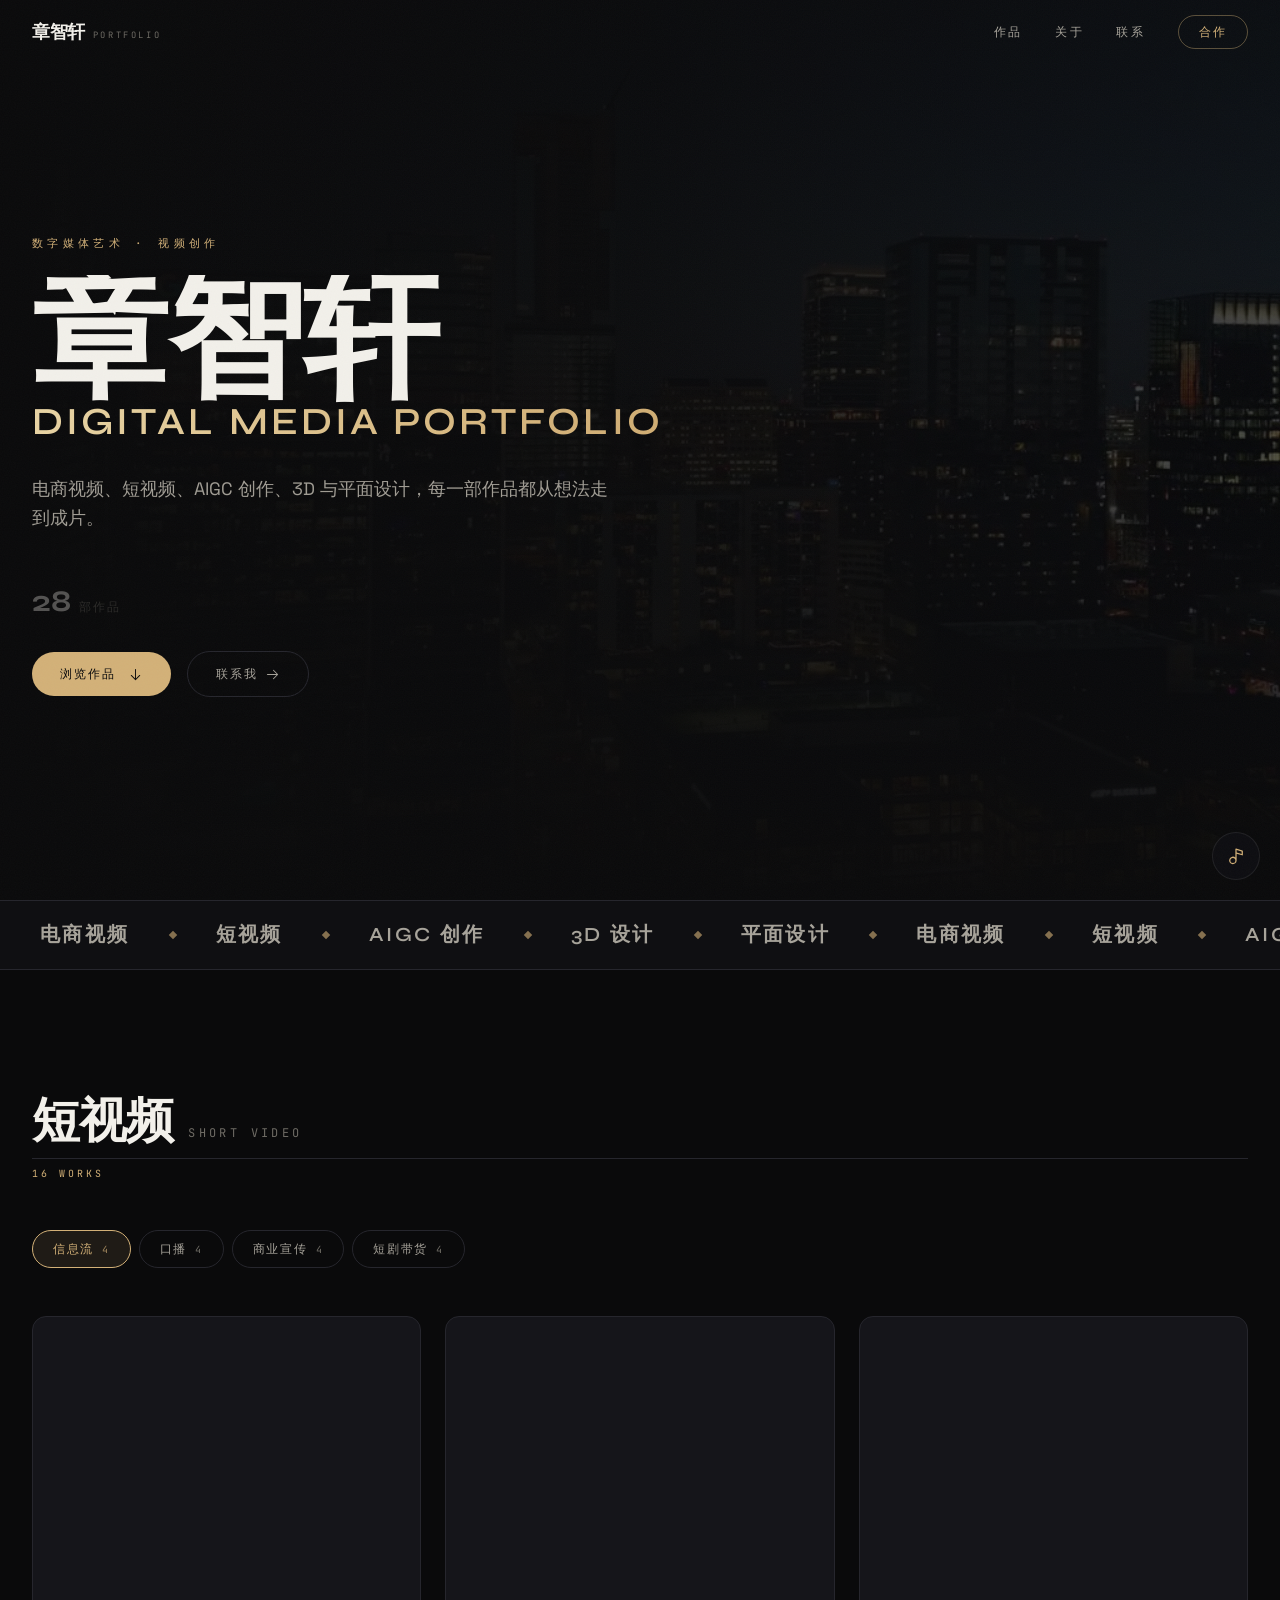
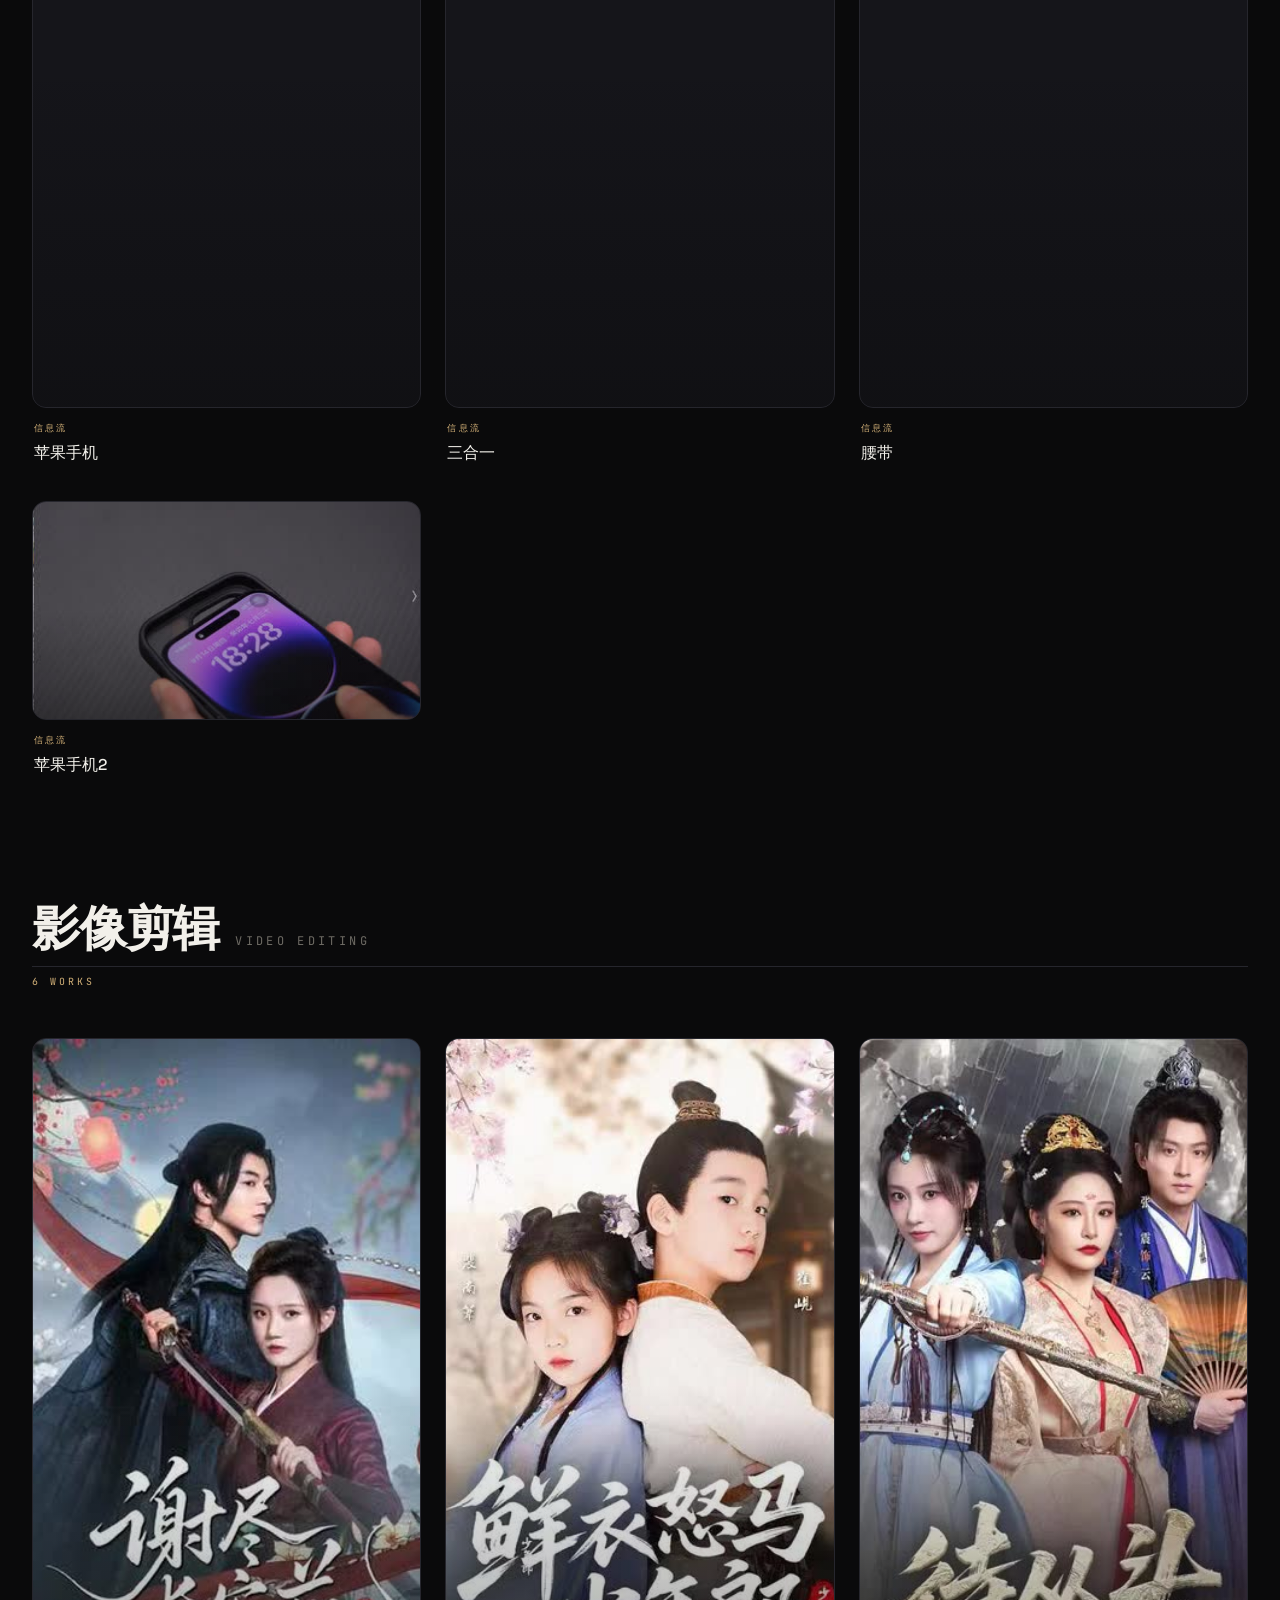
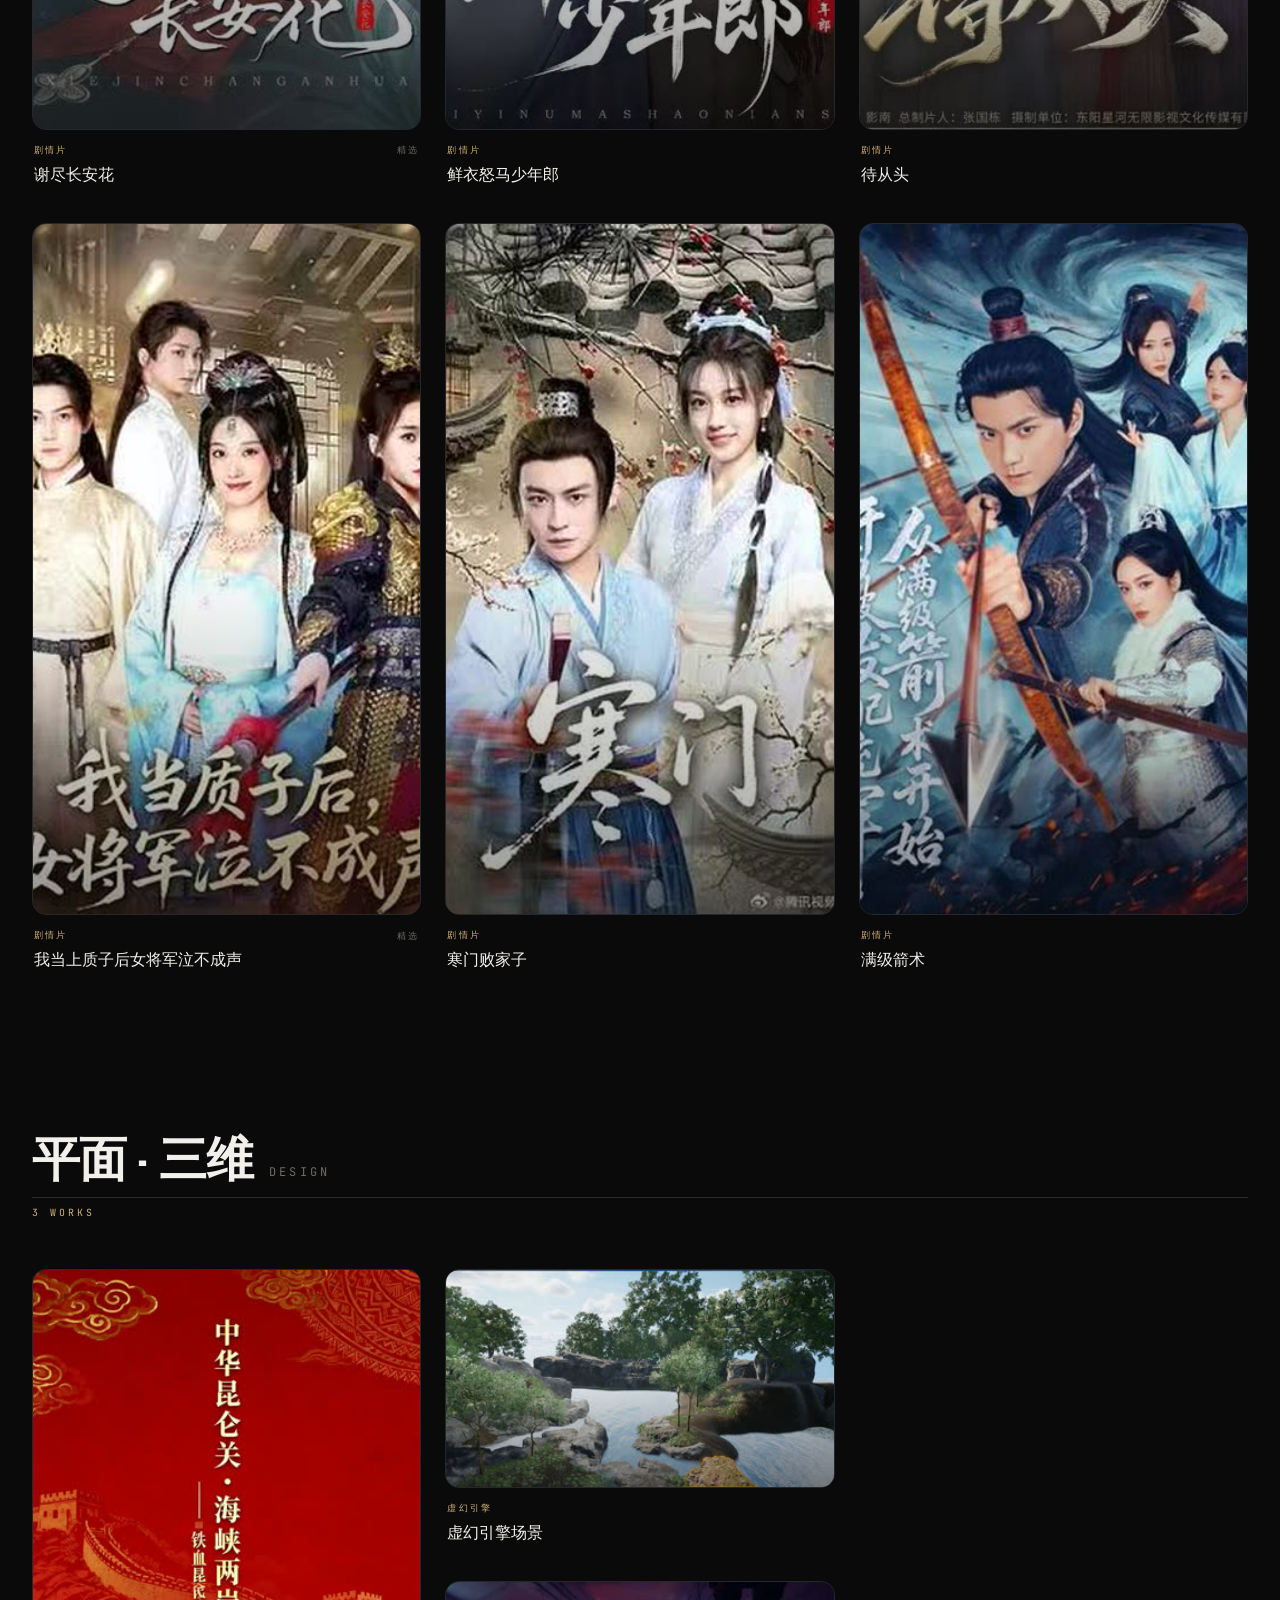
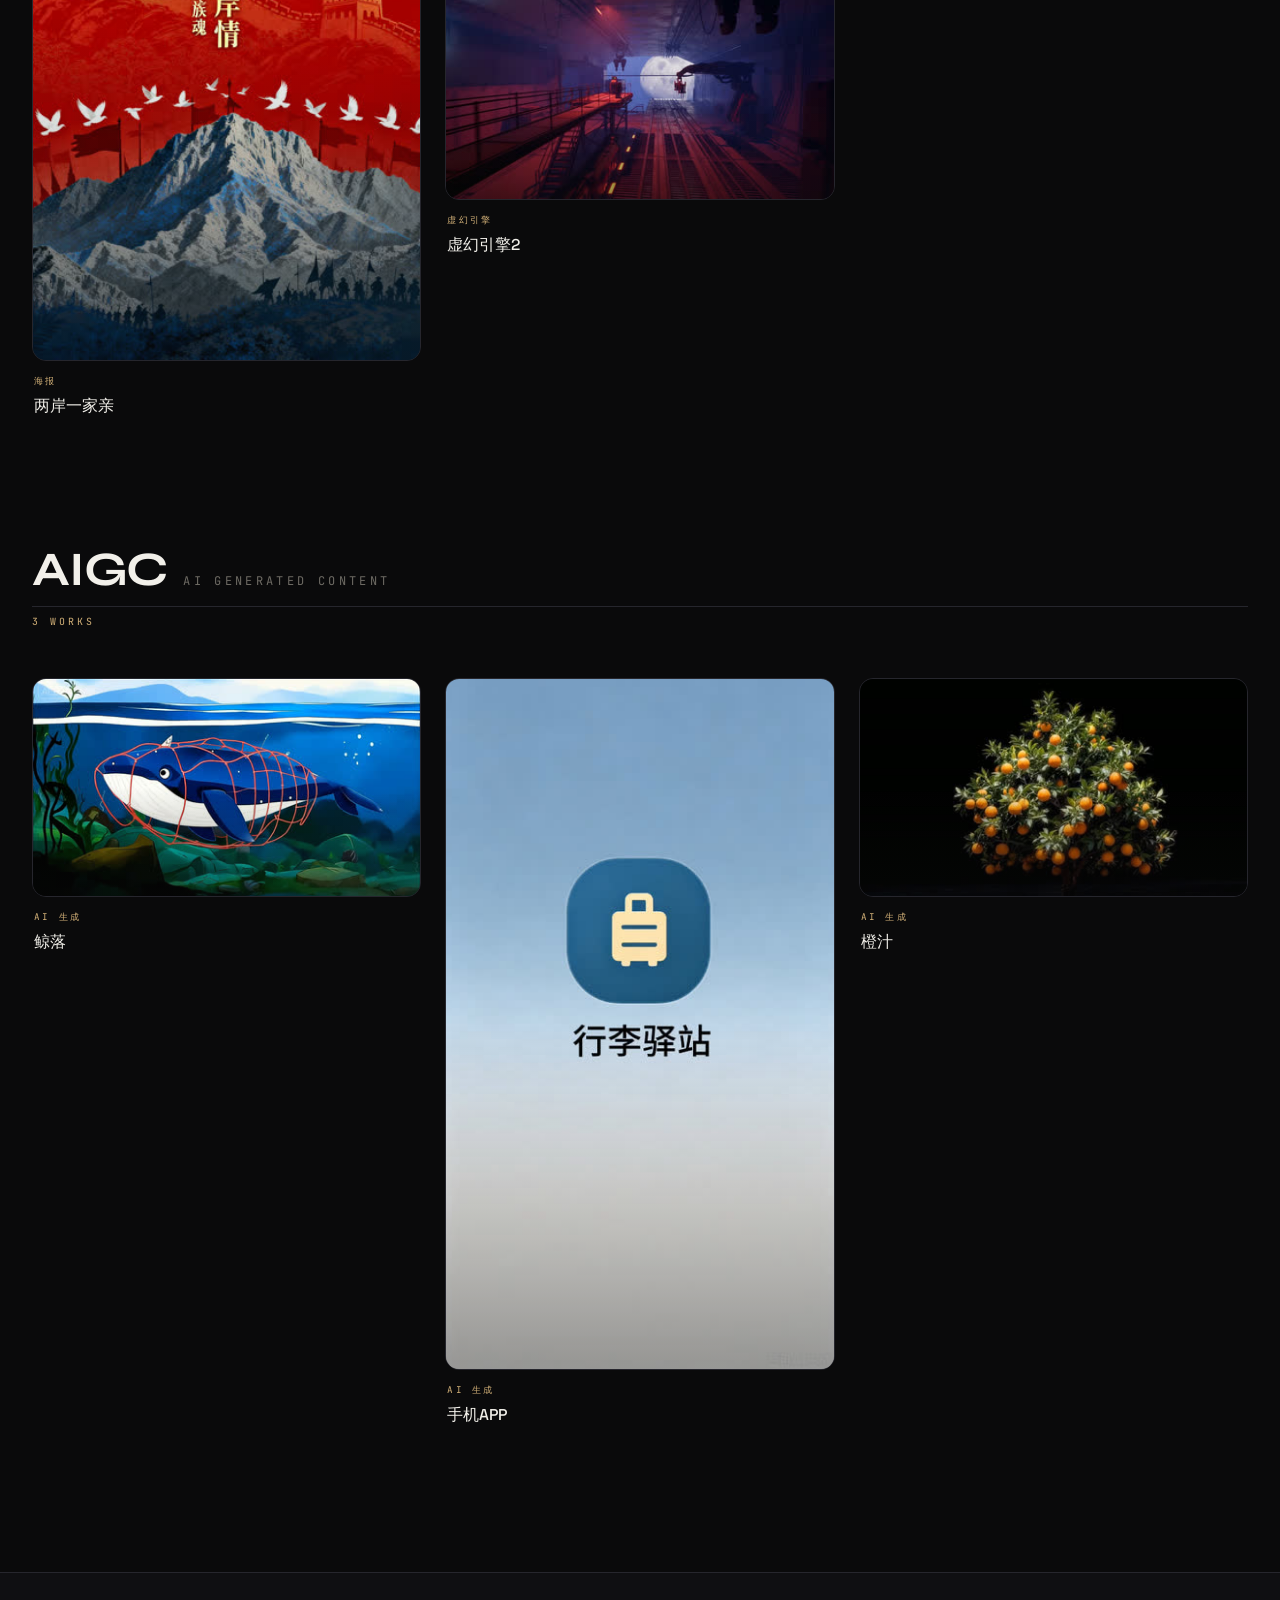
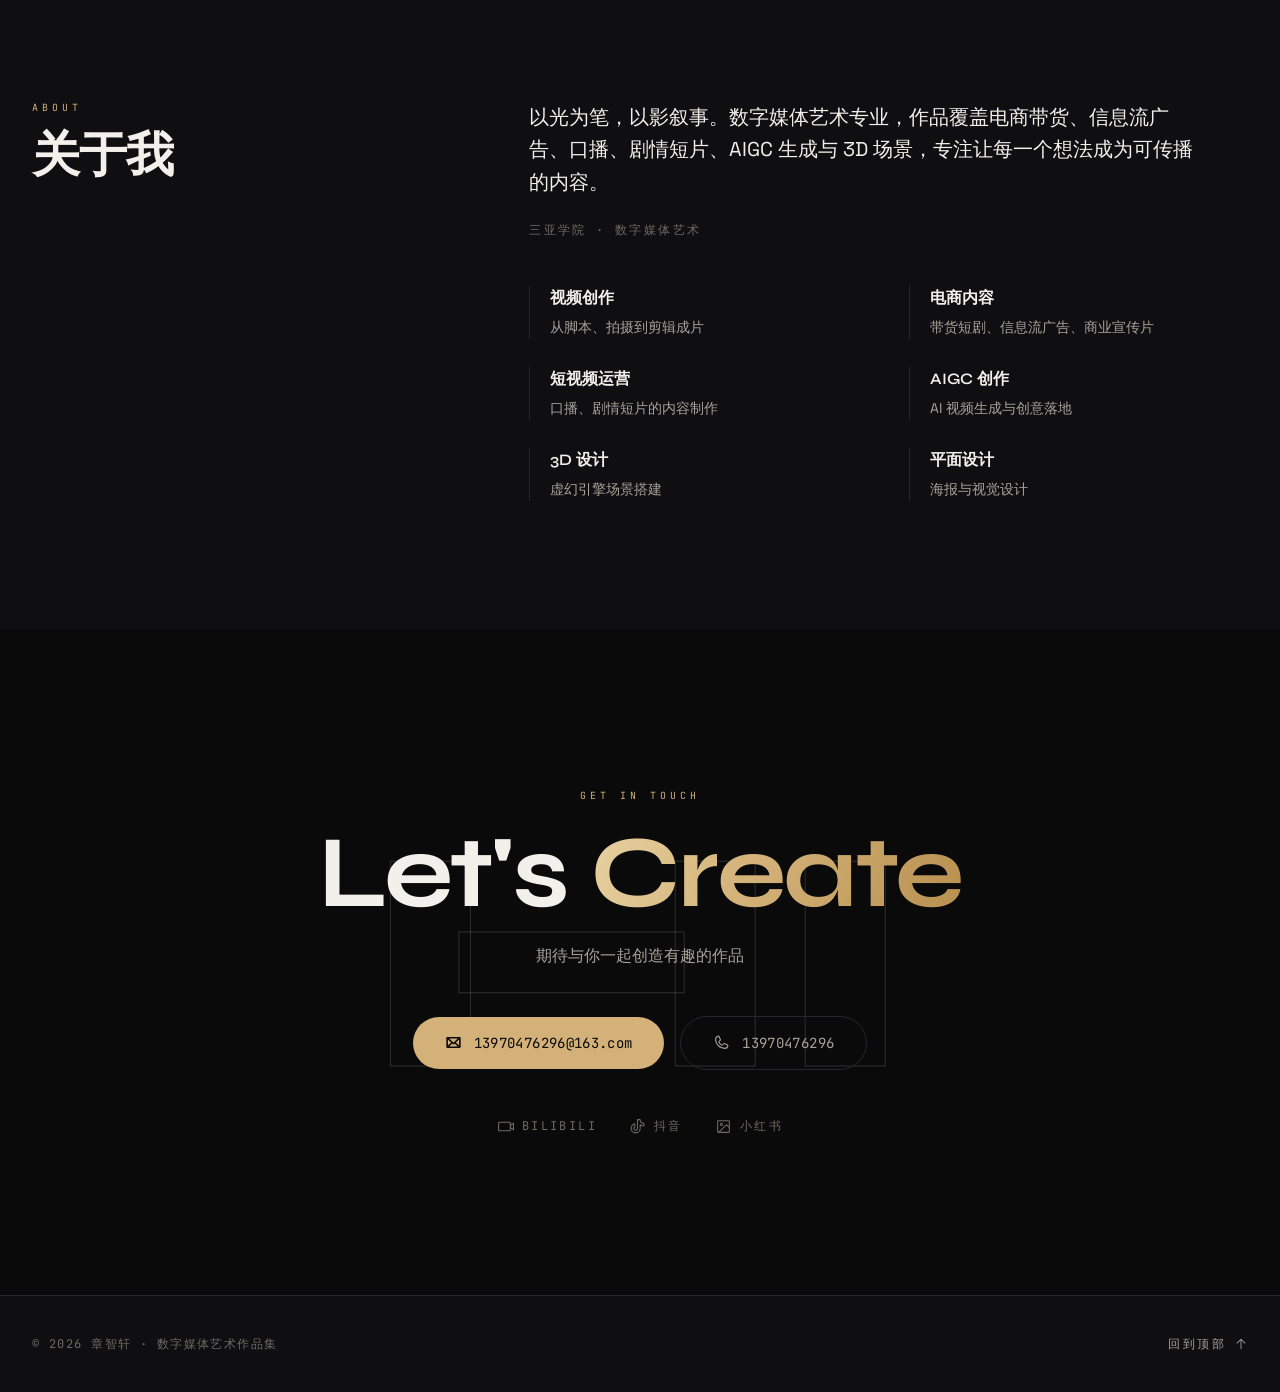
==== commit 16326d9a: "v7: 修复播放器分类显示" ====
--- a/index.html
+++ b/index.html
@@ -13,7 +13,7 @@
     <link rel="icon" type="image/svg+xml" href="favicon.svg" />
     <link rel="preload" as="font" type="font/woff2" crossorigin href="fonts/8vIH7w4qzmVxm2BL9A.woff2" />
     <link rel="preload" as="font" type="font/woff2" crossorigin href="fonts/V8mDoQDjQSkFtoMM3T6r8E7mPbF4Cw.woff2" />
-    <script type="module" crossorigin src="./assets/index-C6qYkOLv.js"></script>
+    <script type="module" crossorigin src="./assets/index-BbTtyly6.js"></script>
     <link rel="stylesheet" crossorigin href="./assets/index--8VoTV0V.css">
   </head>
   <body>
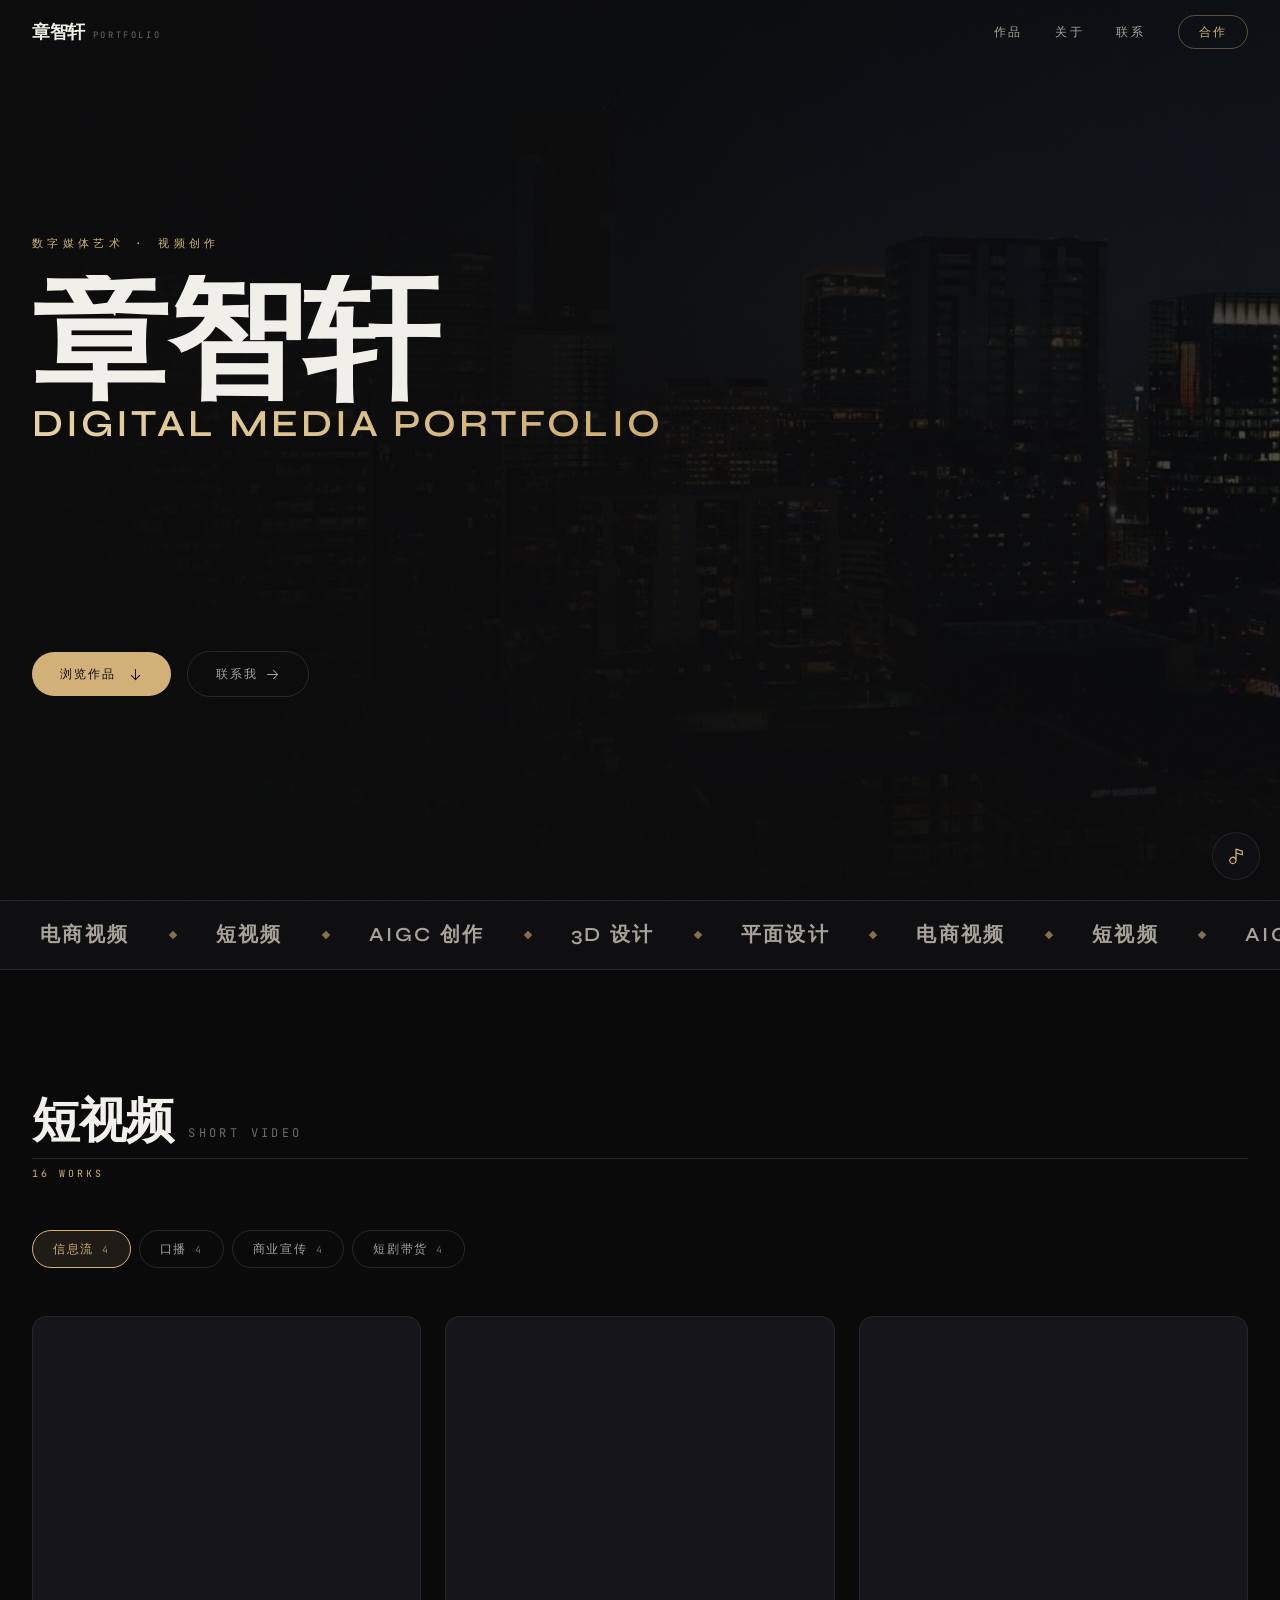
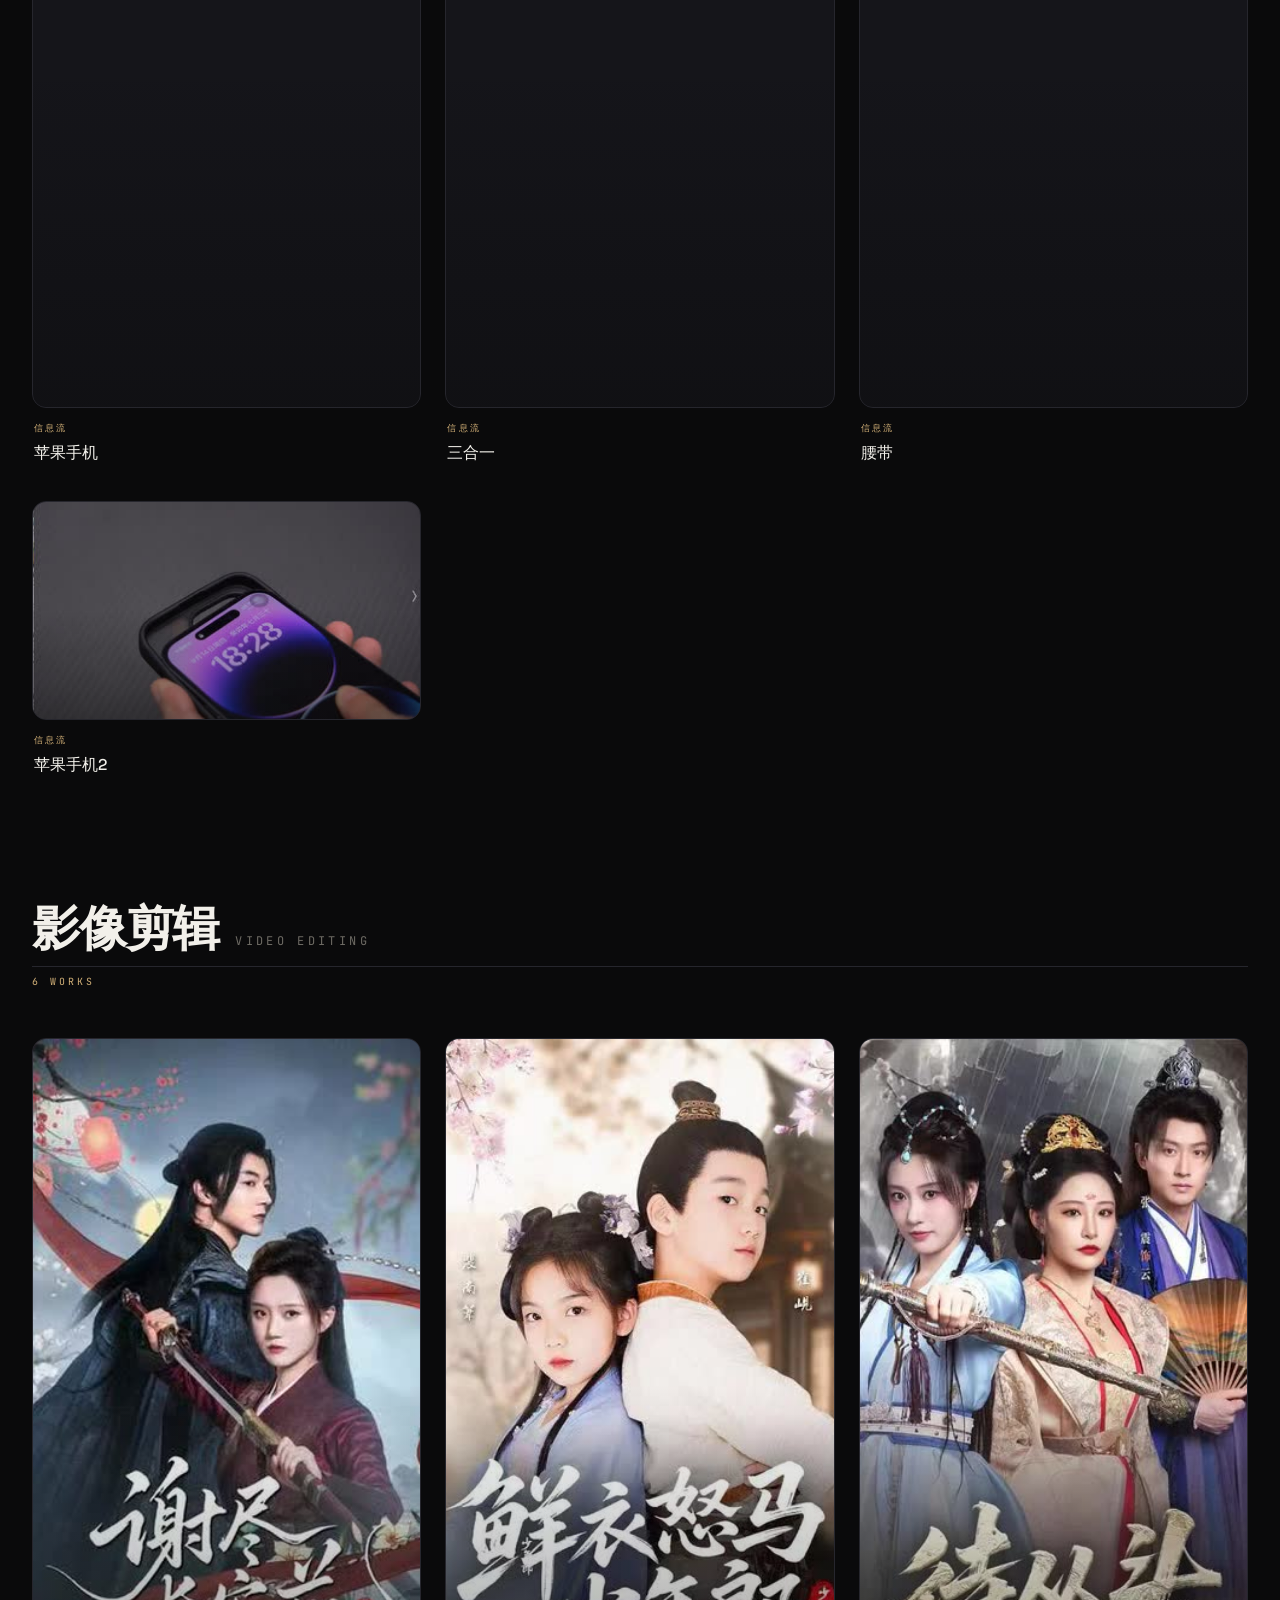
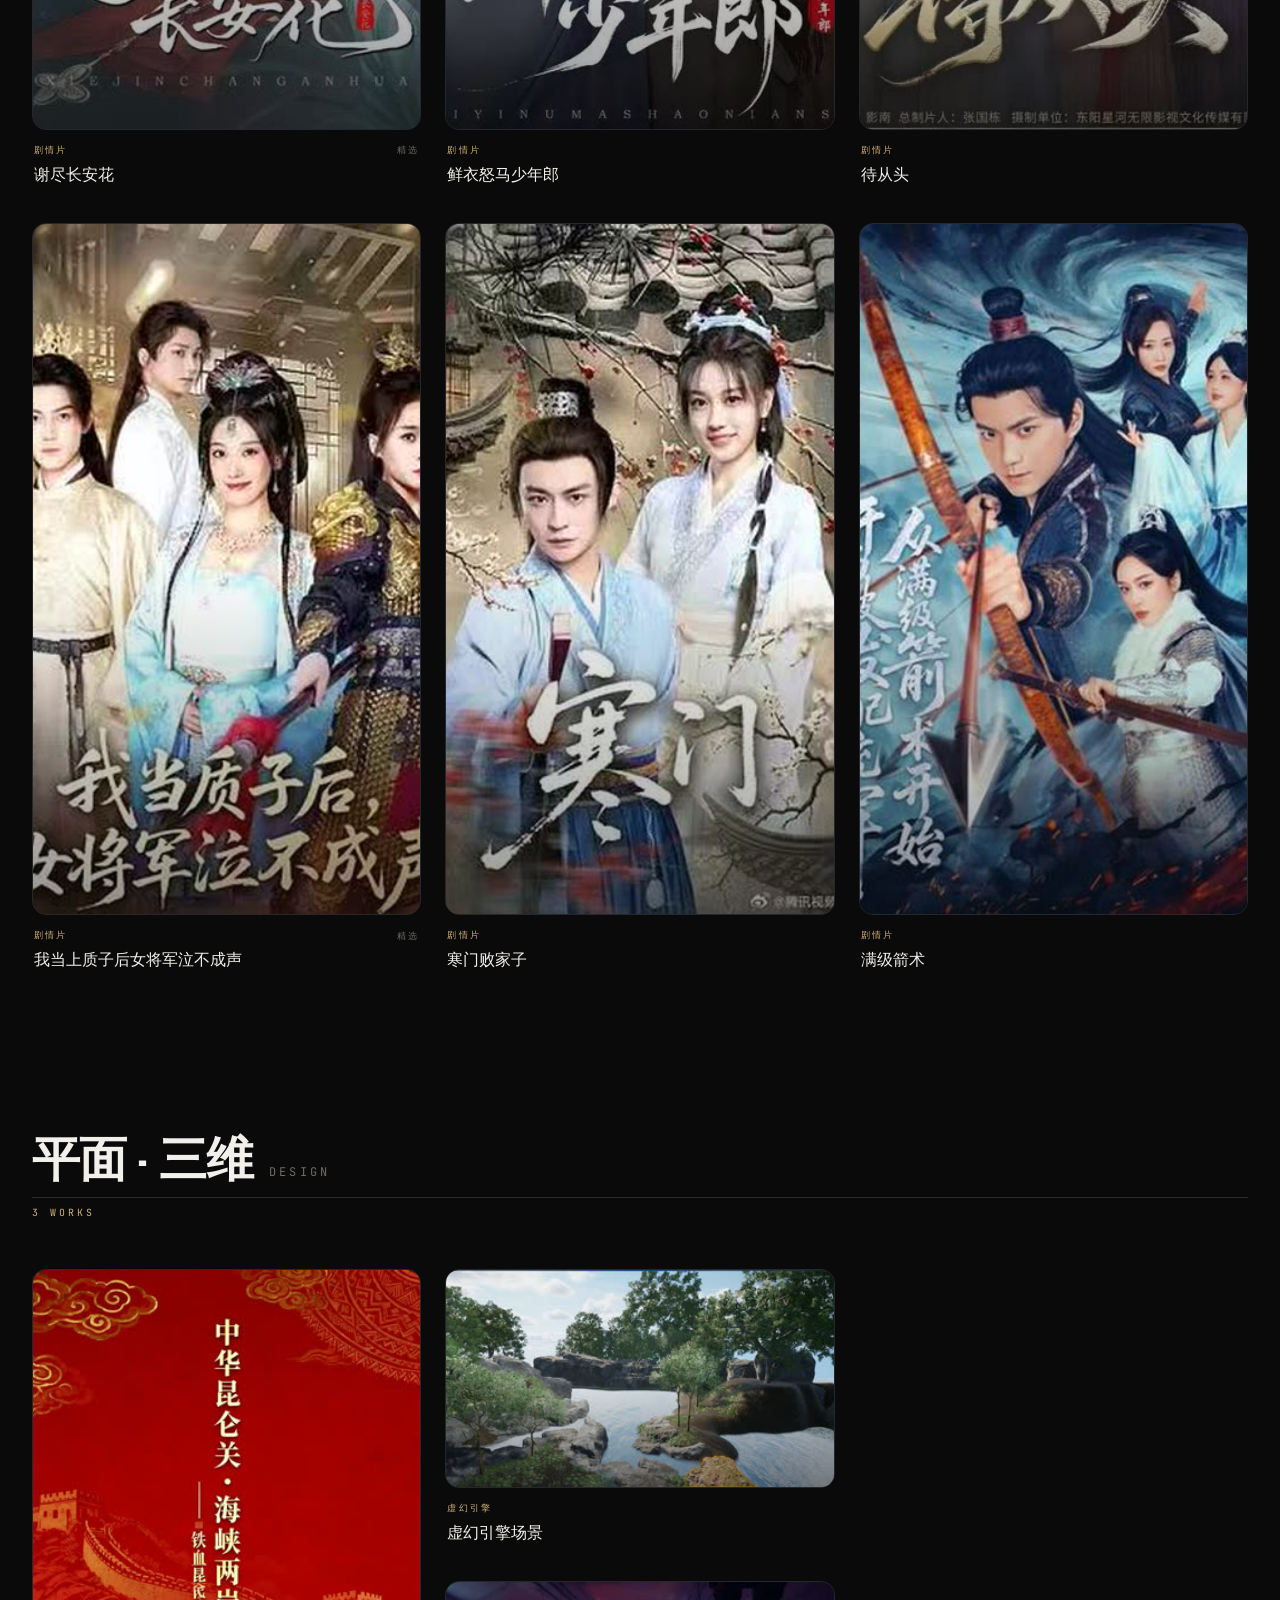
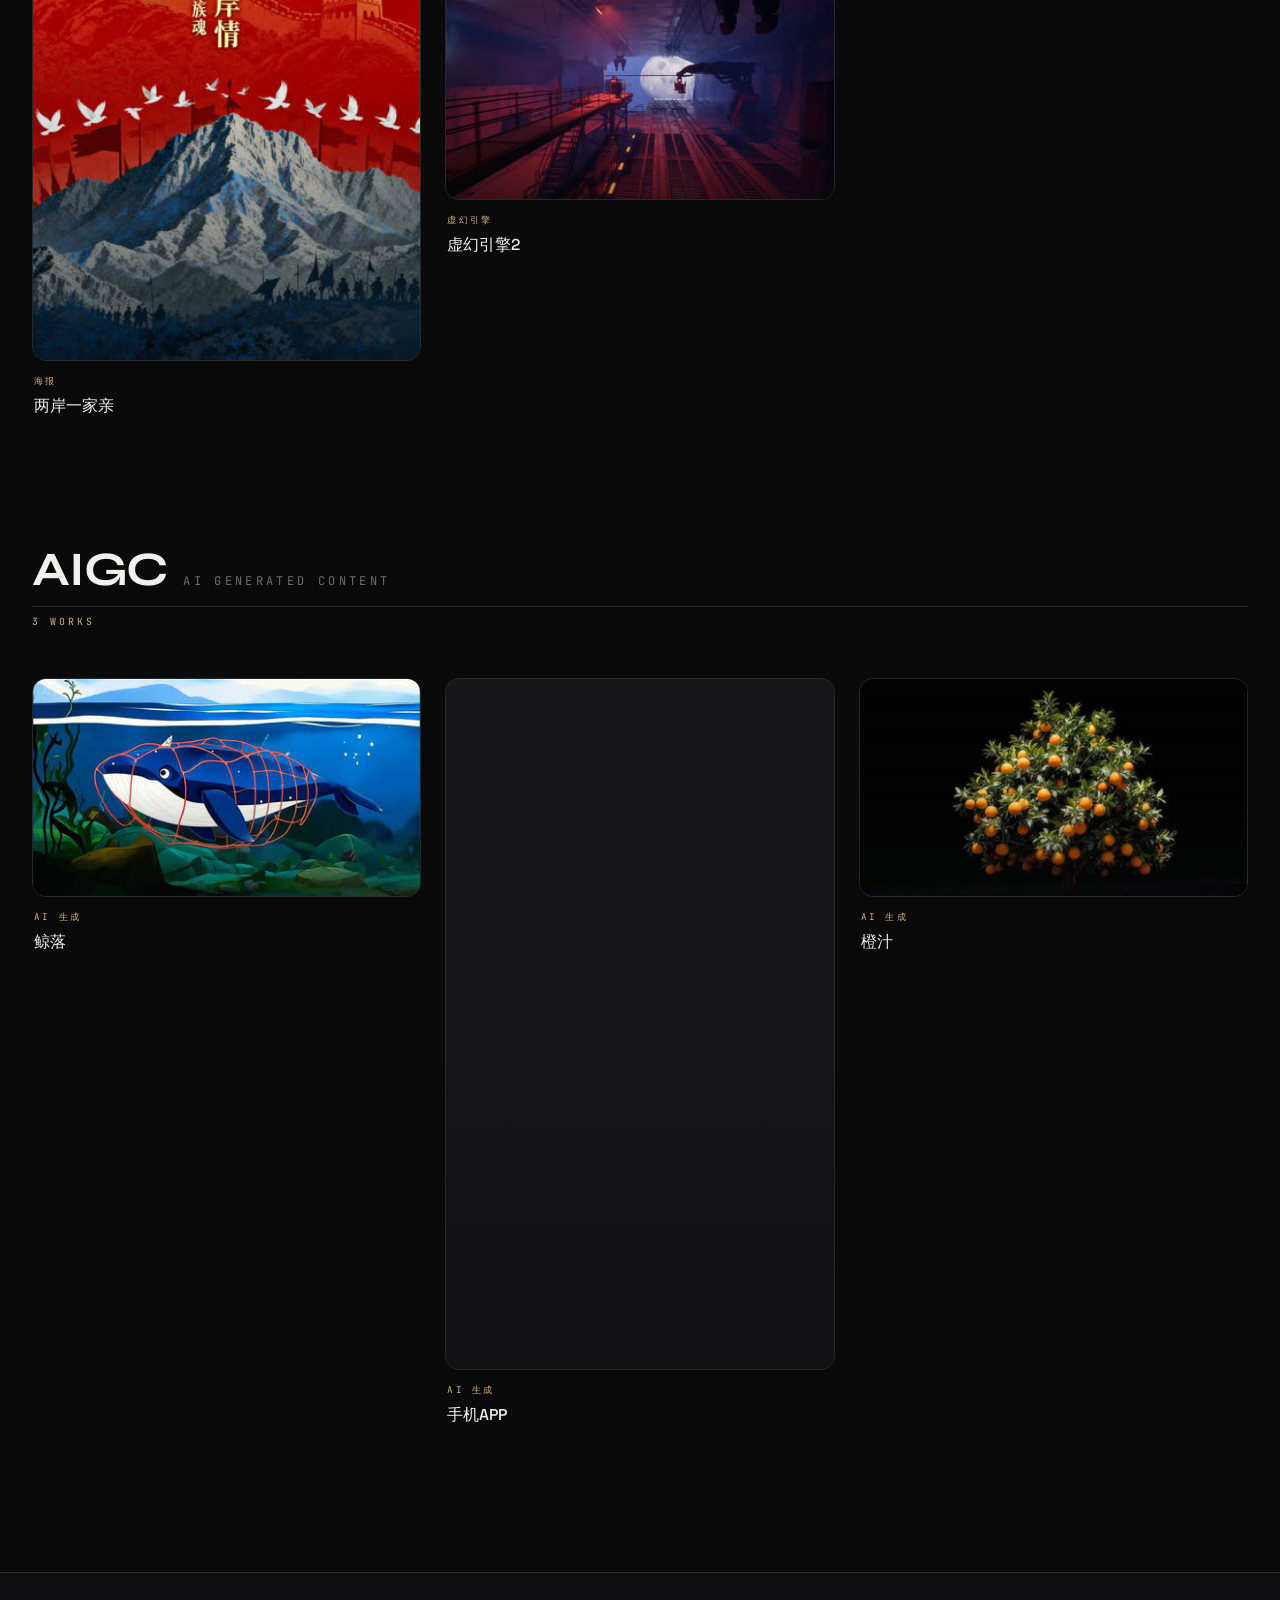
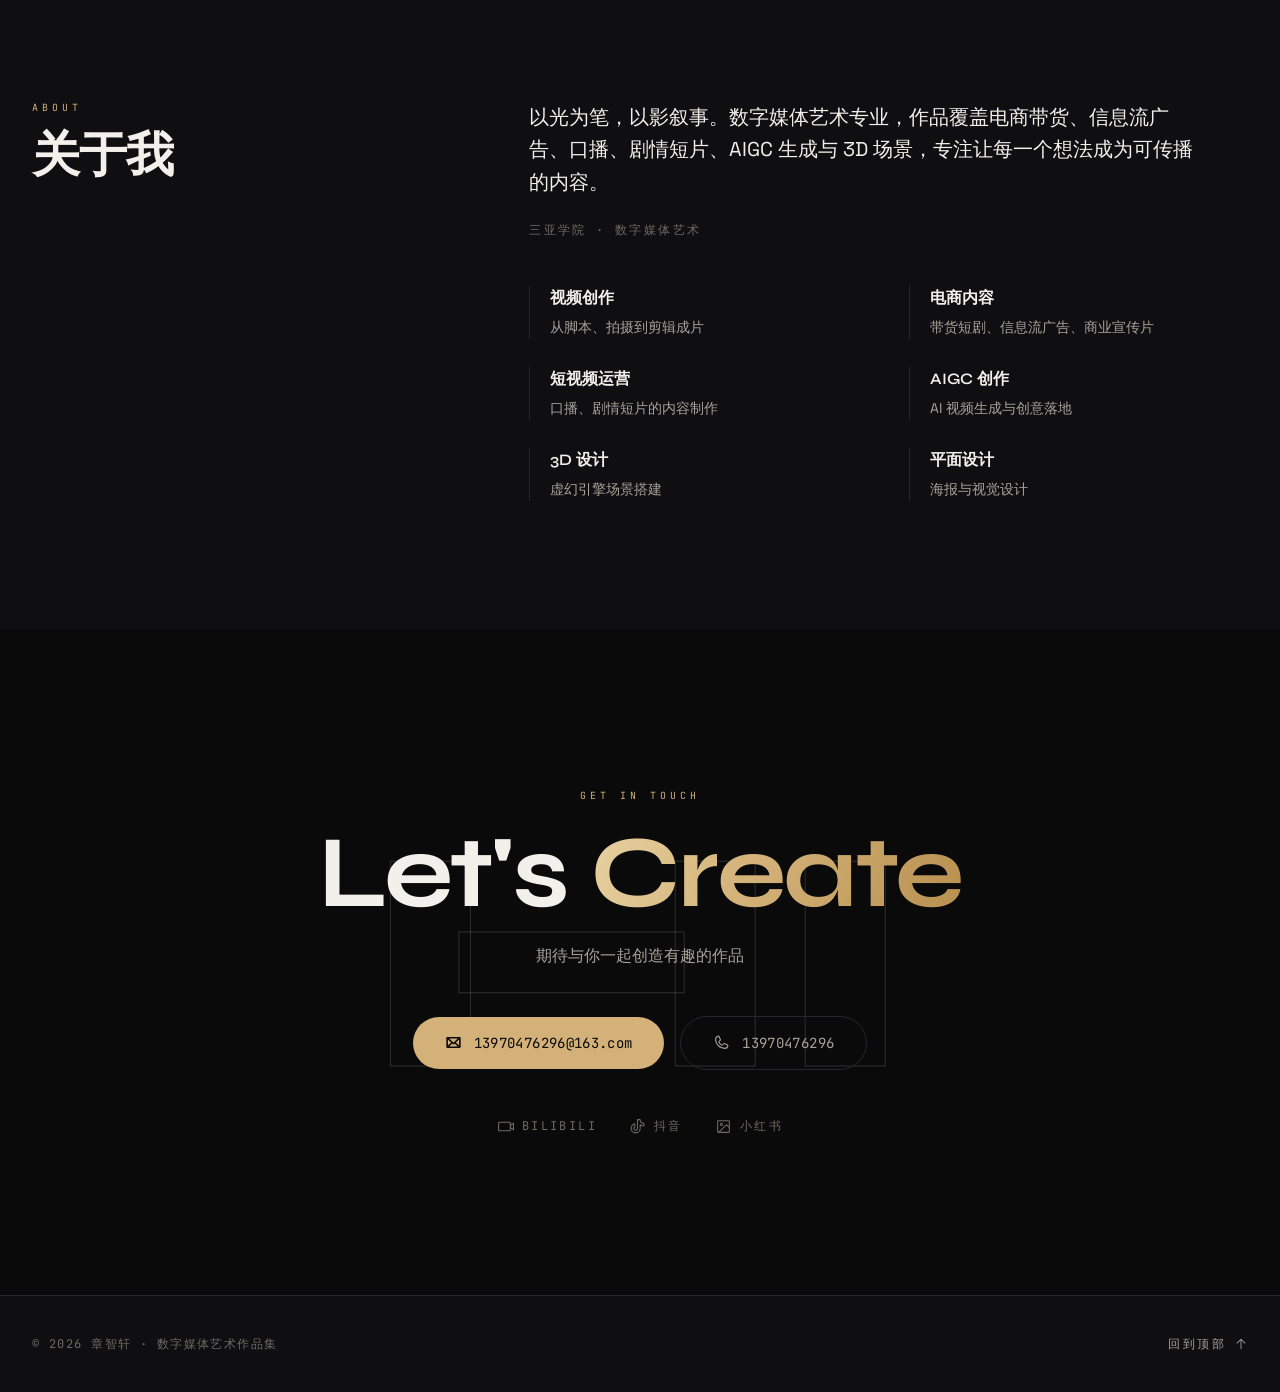
==== commit 6037eddf: "v8: 移动端背景改静态图(去掉视频控件/进度条)" ====
--- a/index.html
+++ b/index.html
@@ -13,8 +13,8 @@
     <link rel="icon" type="image/svg+xml" href="favicon.svg" />
     <link rel="preload" as="font" type="font/woff2" crossorigin href="fonts/8vIH7w4qzmVxm2BL9A.woff2" />
     <link rel="preload" as="font" type="font/woff2" crossorigin href="fonts/V8mDoQDjQSkFtoMM3T6r8E7mPbF4Cw.woff2" />
-    <script type="module" crossorigin src="./assets/index-BbTtyly6.js"></script>
-    <link rel="stylesheet" crossorigin href="./assets/index--8VoTV0V.css">
+    <script type="module" crossorigin src="./assets/index-y-Qv5rlm.js"></script>
+    <link rel="stylesheet" crossorigin href="./assets/index-Dn7KUxbH.css">
   </head>
   <body>
     <div id="root"></div>
--- a/assets/index-Dn7KUxbH.css
+++ b/assets/index-Dn7KUxbH.css
@@ -0,0 +1 @@
+/*! tailwindcss v4.3.3 | MIT License | https://tailwindcss.com */@layer properties{@supports (((-webkit-hyphens:none)) and (not (margin-trim:inline))) or ((-moz-orient:inline) and (not (color:rgb(from red r g b)))){*,:before,:after,::backdrop{--tw-translate-x:0;--tw-translate-y:0;--tw-translate-z:0;--tw-scale-x:1;--tw-scale-y:1;--tw-scale-z:1;--tw-rotate-x:initial;--tw-rotate-y:initial;--tw-rotate-z:initial;--tw-skew-x:initial;--tw-skew-y:initial;--tw-border-style:solid;--tw-gradient-position:initial;--tw-gradient-from:#0000;--tw-gradient-via:#0000;--tw-gradient-to:#0000;--tw-gradient-stops:initial;--tw-gradient-via-stops:initial;--tw-gradient-from-position:0%;--tw-gradient-via-position:50%;--tw-gradient-to-position:100%;--tw-leading:initial;--tw-font-weight:initial;--tw-tracking:initial;--tw-shadow:0 0 #0000;--tw-shadow-color:initial;--tw-shadow-alpha:100%;--tw-inset-shadow:0 0 #0000;--tw-inset-shadow-color:initial;--tw-inset-shadow-alpha:100%;--tw-ring-color:initial;--tw-ring-shadow:0 0 #0000;--tw-inset-ring-color:initial;--tw-inset-ring-shadow:0 0 #0000;--tw-ring-inset:initial;--tw-ring-offset-width:0px;--tw-ring-offset-color:#fff;--tw-ring-offset-shadow:0 0 #0000;--tw-blur:initial;--tw-brightness:initial;--tw-contrast:initial;--tw-grayscale:initial;--tw-hue-rotate:initial;--tw-invert:initial;--tw-opacity:initial;--tw-saturate:initial;--tw-sepia:initial;--tw-drop-shadow:initial;--tw-drop-shadow-color:initial;--tw-drop-shadow-alpha:100%;--tw-drop-shadow-size:initial;--tw-backdrop-blur:initial;--tw-backdrop-brightness:initial;--tw-backdrop-contrast:initial;--tw-backdrop-grayscale:initial;--tw-backdrop-hue-rotate:initial;--tw-backdrop-invert:initial;--tw-backdrop-opacity:initial;--tw-backdrop-saturate:initial;--tw-backdrop-sepia:initial;--tw-duration:initial;--tw-ease:initial}}}@layer theme{:root,:host{--font-sans:"Space Grotesk", "PingFang SC", "Microsoft YaHei", "Noto Sans SC", sans-serif;--font-mono:"JetBrains Mono", ui-monospace, "SFMono-Regular", monospace;--color-black:#000;--spacing:.25rem;--container-sm:24rem;--container-md:28rem;--container-xl:36rem;--container-2xl:42rem;--container-5xl:64rem;--container-7xl:80rem;--text-xs:.75rem;--text-xs--line-height:calc(1 / .75);--text-sm:.875rem;--text-sm--line-height:calc(1.25 / .875);--text-base:1rem;--text-base--line-height: 1.5 ;--text-lg:1.125rem;--text-lg--line-height:calc(1.75 / 1.125);--text-xl:1.25rem;--text-xl--line-height:calc(1.75 / 1.25);--text-2xl:1.5rem;--text-2xl--line-height:calc(2 / 1.5);--text-3xl:1.875rem;--text-3xl--line-height: 1.2 ;--text-4xl:2.25rem;--text-4xl--line-height:calc(2.5 / 2.25);--text-5xl:3rem;--text-5xl--line-height:1;--font-weight-medium:500;--font-weight-semibold:600;--font-weight-bold:700;--font-weight-extrabold:800;--tracking-tight:-.025em;--tracking-wide:.025em;--leading-relaxed:1.625;--ease-in:cubic-bezier(.4, 0, 1, 1);--ease-out:cubic-bezier(.16, 1, .3, 1);--ease-in-out:cubic-bezier(.4, 0, .2, 1);--blur-sm:8px;--blur-md:12px;--blur-xl:24px;--aspect-video:16 / 9;--default-transition-duration:.15s;--default-transition-timing-function:cubic-bezier(.4, 0, .2, 1);--default-font-family:var(--font-sans);--default-mono-font-family:var(--font-mono);--color-ink:#0a0a0b;--color-ink-2:#0f0f12;--color-surface:#15151a;--color-surface-2:#1b1b21;--color-line:#26262d;--color-fg:#f2f0ea;--color-fg-2:#a7a39a;--color-fg-3:#6e6b64;--color-gold:#d3b178;--color-gold-2:#ecd9ae;--font-display:"Syne", "PingFang SC", "Microsoft YaHei", "Noto Sans SC", sans-serif}}@layer base{*,:after,:before,::backdrop{box-sizing:border-box;border:0 solid;margin:0;padding:0}::file-selector-button{box-sizing:border-box;border:0 solid;margin:0;padding:0}html,:host{-webkit-text-size-adjust:100%;tab-size:4;line-height:1.5;font-family:var(--default-font-family,-apple-system, BlinkMacSystemFont, "Segoe UI", Roboto, "Helvetica Neue", "Noto Sans", Arial, sans-serif, "Apple Color Emoji", "Segoe UI Emoji", "Segoe UI Symbol", "Noto Color Emoji");font-feature-settings:var(--default-font-feature-settings,normal);font-variation-settings:var(--default-font-variation-settings,normal);-webkit-tap-highlight-color:transparent}hr{height:0;color:inherit;border-top-width:1px}abbr:where([title]){-webkit-text-decoration:underline dotted;text-decoration:underline dotted}h1,h2,h3,h4,h5,h6{font-size:inherit;font-weight:inherit}a{color:inherit;-webkit-text-decoration:inherit;text-decoration:inherit}b,strong{font-weight:bolder}code,kbd,samp,pre{font-family:var(--default-mono-font-family,ui-monospace, SFMono-Regular, Menlo, Monaco, Consolas, "Liberation Mono", "Courier New", monospace);font-feature-settings:var(--default-mono-font-feature-settings,normal);font-variation-settings:var(--default-mono-font-variation-settings,normal);font-size:1em}small{font-size:80%}sub,sup{vertical-align:baseline;font-size:75%;line-height:0;position:relative}sub{bottom:-.25em}sup{top:-.5em}table{text-indent:0;border-color:inherit;border-collapse:collapse}:-moz-focusring:where(:not(iframe)){outline:auto}progress{vertical-align:baseline}summary{display:list-item}ol,ul,menu{list-style:none}img,svg,video,canvas,audio,iframe,embed,object{vertical-align:middle;display:block}img,video{max-width:100%;height:auto}button,input,select,optgroup,textarea{font:inherit;font-feature-settings:inherit;font-variation-settings:inherit;letter-spacing:inherit;color:inherit;opacity:1;background-color:#0000;border-radius:0}::file-selector-button{font:inherit;font-feature-settings:inherit;font-variation-settings:inherit;letter-spacing:inherit;color:inherit;opacity:1;background-color:#0000;border-radius:0}:where(select:is([multiple],[size])) optgroup{font-weight:bolder}:where(select:is([multiple],[size])) optgroup option{padding-inline-start:20px}::file-selector-button{margin-inline-end:4px}::placeholder{opacity:1}@supports (not ((-webkit-appearance:-apple-pay-button))) or (contain-intrinsic-size:1px){::placeholder{color:currentColor}@supports (color:color-mix(in lab,red,red)){::placeholder{color:color-mix(in oklab,currentcolor 50%,transparent)}}}textarea{resize:vertical}::-webkit-search-decoration{-webkit-appearance:none}::-webkit-date-and-time-value{min-height:1lh;text-align:inherit}::-webkit-datetime-edit{display:inline-flex}::-webkit-datetime-edit-fields-wrapper{padding:0}::-webkit-datetime-edit{padding-block:0}::-webkit-datetime-edit-year-field{padding-block:0}::-webkit-datetime-edit-month-field{padding-block:0}::-webkit-datetime-edit-day-field{padding-block:0}::-webkit-datetime-edit-hour-field{padding-block:0}::-webkit-datetime-edit-minute-field{padding-block:0}::-webkit-datetime-edit-second-field{padding-block:0}::-webkit-datetime-edit-millisecond-field{padding-block:0}::-webkit-datetime-edit-meridiem-field{padding-block:0}::-webkit-calendar-picker-indicator{line-height:1}:-moz-ui-invalid{box-shadow:none}button,input:where([type=button],[type=reset],[type=submit]){appearance:button}::file-selector-button{appearance:button}::-webkit-inner-spin-button{height:auto}::-webkit-outer-spin-button{height:auto}[hidden]:where(:not([hidden=until-found])){display:none!important}}@layer components;@layer utilities{.pointer-events-none{pointer-events:none}.visible{visibility:visible}.absolute{position:absolute}.fixed{position:fixed}.relative{position:relative}.static{position:static}.inset-0{inset:0}.inset-x-0{inset-inline:0}.top-0{top:0}.top-4{top:calc(var(--spacing) * 4)}.right-4{right:calc(var(--spacing) * 4)}.right-5{right:calc(var(--spacing) * 5)}.-bottom-1{bottom:calc(var(--spacing) * -1)}.bottom-5{bottom:calc(var(--spacing) * 5)}.left-0{left:0}.z-10{z-index:10}.z-\[60\]{z-index:60}.z-\[65\]{z-index:65}.z-\[70\]{z-index:70}.z-\[90\]{z-index:90}.z-\[100\]{z-index:100}.mx-auto{margin-inline:auto}.mt-1{margin-top:var(--spacing)}.mt-1\.5{margin-top:calc(var(--spacing) * 1.5)}.mt-2{margin-top:calc(var(--spacing) * 2)}.mt-3\.5{margin-top:calc(var(--spacing) * 3.5)}.mt-5{margin-top:calc(var(--spacing) * 5)}.mt-6{margin-top:calc(var(--spacing) * 6)}.mt-7{margin-top:calc(var(--spacing) * 7)}.mt-8{margin-top:calc(var(--spacing) * 8)}.mt-10{margin-top:calc(var(--spacing) * 10)}.mt-11{margin-top:calc(var(--spacing) * 11)}.mt-12{margin-top:calc(var(--spacing) * 12)}.mb-4{margin-bottom:calc(var(--spacing) * 4)}.mb-5{margin-bottom:calc(var(--spacing) * 5)}.mb-6{margin-bottom:calc(var(--spacing) * 6)}.mb-9{margin-bottom:calc(var(--spacing) * 9)}.mb-10{margin-bottom:calc(var(--spacing) * 10)}.ml-2{margin-left:calc(var(--spacing) * 2)}.block{display:block}.contents{display:contents}.flex{display:flex}.grid{display:grid}.hidden{display:none}.inline{display:inline}.inline-block{display:inline-block}.aspect-\[4\/5\]{aspect-ratio:4/5}.aspect-\[9\/16\]{aspect-ratio:9/16}.aspect-square{aspect-ratio:1}.aspect-video{aspect-ratio:var(--aspect-video)}.h-1\.5{height:calc(var(--spacing) * 1.5)}.h-10{height:calc(var(--spacing) * 10)}.h-12{height:calc(var(--spacing) * 12)}.h-14{height:calc(var(--spacing) * 14)}.h-16{height:calc(var(--spacing) * 16)}.h-\[68dvh\]{height:68dvh}.h-full{height:100%}.h-px{height:1px}.max-h-\[80vh\]{max-height:80vh}.max-h-full{max-height:100%}.min-h-\[100dvh\]{min-height:100dvh}.w-1\.5{width:calc(var(--spacing) * 1.5)}.w-10{width:calc(var(--spacing) * 10)}.w-12{width:calc(var(--spacing) * 12)}.w-14{width:calc(var(--spacing) * 14)}.w-full{width:100%}.w-max{width:max-content}.max-w-2xl{max-width:var(--container-2xl)}.max-w-5xl{max-width:var(--container-5xl)}.max-w-7xl{max-width:var(--container-7xl)}.max-w-full{max-width:100%}.max-w-md{max-width:var(--container-md)}.max-w-sm{max-width:var(--container-sm)}.max-w-xl{max-width:var(--container-xl)}.shrink-0{flex-shrink:0}.origin-left{transform-origin:0}.translate-y-4{--tw-translate-y:calc(var(--spacing) * 4);translate:var(--tw-translate-x) var(--tw-translate-y)}.scale-90{--tw-scale-x:90%;--tw-scale-y:90%;--tw-scale-z:90%;scale:var(--tw-scale-x) var(--tw-scale-y)}.scale-x-0{--tw-scale-x:0%;scale:var(--tw-scale-x) var(--tw-scale-y)}.rotate-45{rotate:45deg}.transform{transform:var(--tw-rotate-x,) var(--tw-rotate-y,) var(--tw-rotate-z,) var(--tw-skew-x,) var(--tw-skew-y,)}.resize{resize:both}.scroll-mt-20{scroll-margin-top:calc(var(--spacing) * 20)}.columns-2{columns:2}.break-inside-avoid{break-inside:avoid}.flex-col{flex-direction:column}.flex-wrap{flex-wrap:wrap}.items-baseline{align-items:baseline}.items-center{align-items:center}.justify-between{justify-content:space-between}.justify-center{justify-content:center}.gap-2{gap:calc(var(--spacing) * 2)}.gap-3{gap:calc(var(--spacing) * 3)}.gap-4{gap:calc(var(--spacing) * 4)}.gap-5{gap:calc(var(--spacing) * 5)}.gap-8{gap:calc(var(--spacing) * 8)}.gap-12{gap:calc(var(--spacing) * 12)}.gap-x-10{column-gap:calc(var(--spacing) * 10)}.gap-y-4{row-gap:calc(var(--spacing) * 4)}.gap-y-7{row-gap:calc(var(--spacing) * 7)}.truncate{text-overflow:ellipsis;white-space:nowrap;overflow:hidden}.overflow-hidden{overflow:hidden}.overflow-x-auto{overflow-x:auto}.rounded-\[14px\]{border-radius:14px}.rounded-\[18px\]{border-radius:18px}.rounded-full{border-radius:3.40282e38px}.border{border-style:var(--tw-border-style);border-width:1px}.border-y{border-block-style:var(--tw-border-style);border-block-width:1px}.border-t{border-top-style:var(--tw-border-style);border-top-width:1px}.border-l{border-left-style:var(--tw-border-style);border-left-width:1px}.border-gold{border-color:var(--color-gold)}.border-gold\/40{border-color:#d3b17866}@supports (color:color-mix(in lab,red,red)){.border-gold\/40{border-color:color-mix(in oklab,var(--color-gold) 40%,transparent)}}.border-line{border-color:var(--color-line)}.bg-black{background-color:var(--color-black)}.bg-black\/85{background-color:#000000d9}@supports (color:color-mix(in lab,red,red)){.bg-black\/85{background-color:color-mix(in oklab,var(--color-black) 85%,transparent)}}.bg-gold{background-color:var(--color-gold)}.bg-gold\/10{background-color:#d3b1781a}@supports (color:color-mix(in lab,red,red)){.bg-gold\/10{background-color:color-mix(in oklab,var(--color-gold) 10%,transparent)}}.bg-gold\/60{background-color:#d3b17899}@supports (color:color-mix(in lab,red,red)){.bg-gold\/60{background-color:color-mix(in oklab,var(--color-gold) 60%,transparent)}}.bg-ink{background-color:var(--color-ink)}.bg-ink-2{background-color:var(--color-ink-2)}.bg-ink\/55{background-color:#0a0a0b8c}@supports (color:color-mix(in lab,red,red)){.bg-ink\/55{background-color:color-mix(in oklab,var(--color-ink) 55%,transparent)}}.bg-ink\/70{background-color:#0a0a0bb3}@supports (color:color-mix(in lab,red,red)){.bg-ink\/70{background-color:color-mix(in oklab,var(--color-ink) 70%,transparent)}}.bg-ink\/95{background-color:#0a0a0bf2}@supports (color:color-mix(in lab,red,red)){.bg-ink\/95{background-color:color-mix(in oklab,var(--color-ink) 95%,transparent)}}.bg-line{background-color:var(--color-line)}.bg-surface{background-color:var(--color-surface)}.bg-transparent{background-color:#0000}.bg-gradient-to-r{--tw-gradient-position:to right in oklab;background-image:linear-gradient(var(--tw-gradient-stops))}.bg-gradient-to-t{--tw-gradient-position:to top in oklab;background-image:linear-gradient(var(--tw-gradient-stops))}.from-gold\/0{--tw-gradient-from:#0000}@supports (color:color-mix(in lab,red,red)){.from-gold\/0{--tw-gradient-from:color-mix(in oklab, var(--color-gold) 0%, transparent)}}.from-gold\/0{--tw-gradient-stops:var(--tw-gradient-via-stops,var(--tw-gradient-position), var(--tw-gradient-from) var(--tw-gradient-from-position), var(--tw-gradient-to) var(--tw-gradient-to-position))}.from-ink{--tw-gradient-from:var(--color-ink);--tw-gradient-stops:var(--tw-gradient-via-stops,var(--tw-gradient-position), var(--tw-gradient-from) var(--tw-gradient-from-position), var(--tw-gradient-to) var(--tw-gradient-to-position))}.from-ink\/70{--tw-gradient-from:#0a0a0bb3}@supports (color:color-mix(in lab,red,red)){.from-ink\/70{--tw-gradient-from:color-mix(in oklab, var(--color-ink) 70%, transparent)}}.from-ink\/70{--tw-gradient-stops:var(--tw-gradient-via-stops,var(--tw-gradient-position), var(--tw-gradient-from) var(--tw-gradient-from-position), var(--tw-gradient-to) var(--tw-gradient-to-position))}.via-gold{--tw-gradient-via:var(--color-gold);--tw-gradient-via-stops:var(--tw-gradient-position), var(--tw-gradient-from) var(--tw-gradient-from-position), var(--tw-gradient-via) var(--tw-gradient-via-position), var(--tw-gradient-to) var(--tw-gradient-to-position);--tw-gradient-stops:var(--tw-gradient-via-stops)}.via-ink\/85{--tw-gradient-via:#0a0a0bd9}@supports (color:color-mix(in lab,red,red)){.via-ink\/85{--tw-gradient-via:color-mix(in oklab, var(--color-ink) 85%, transparent)}}.via-ink\/85{--tw-gradient-via-stops:var(--tw-gradient-position), var(--tw-gradient-from) var(--tw-gradient-from-position), var(--tw-gradient-via) var(--tw-gradient-via-position), var(--tw-gradient-to) var(--tw-gradient-to-position);--tw-gradient-stops:var(--tw-gradient-via-stops)}.via-transparent{--tw-gradient-via:transparent;--tw-gradient-via-stops:var(--tw-gradient-position), var(--tw-gradient-from) var(--tw-gradient-from-position), var(--tw-gradient-via) var(--tw-gradient-via-position), var(--tw-gradient-to) var(--tw-gradient-to-position);--tw-gradient-stops:var(--tw-gradient-via-stops)}.to-gold\/0{--tw-gradient-to:#0000}@supports (color:color-mix(in lab,red,red)){.to-gold\/0{--tw-gradient-to:color-mix(in oklab, var(--color-gold) 0%, transparent)}}.to-gold\/0{--tw-gradient-stops:var(--tw-gradient-via-stops,var(--tw-gradient-position), var(--tw-gradient-from) var(--tw-gradient-from-position), var(--tw-gradient-to) var(--tw-gradient-to-position))}.to-ink\/35{--tw-gradient-to:#0a0a0b59}@supports (color:color-mix(in lab,red,red)){.to-ink\/35{--tw-gradient-to:color-mix(in oklab, var(--color-ink) 35%, transparent)}}.to-ink\/35{--tw-gradient-stops:var(--tw-gradient-via-stops,var(--tw-gradient-position), var(--tw-gradient-from) var(--tw-gradient-from-position), var(--tw-gradient-to) var(--tw-gradient-to-position))}.to-ink\/60{--tw-gradient-to:#0a0a0b99}@supports (color:color-mix(in lab,red,red)){.to-ink\/60{--tw-gradient-to:color-mix(in oklab, var(--color-ink) 60%, transparent)}}.to-ink\/60{--tw-gradient-stops:var(--tw-gradient-via-stops,var(--tw-gradient-position), var(--tw-gradient-from) var(--tw-gradient-from-position), var(--tw-gradient-to) var(--tw-gradient-to-position))}.to-transparent{--tw-gradient-to:transparent;--tw-gradient-stops:var(--tw-gradient-via-stops,var(--tw-gradient-position), var(--tw-gradient-from) var(--tw-gradient-from-position), var(--tw-gradient-to) var(--tw-gradient-to-position))}.bg-cover{background-size:cover}.bg-center{background-position:50%}.object-contain{object-fit:contain}.object-cover{object-fit:cover}.p-4{padding:calc(var(--spacing) * 4)}.px-0\.5{padding-inline:calc(var(--spacing) * .5)}.px-5{padding-inline:calc(var(--spacing) * 5)}.px-6{padding-inline:calc(var(--spacing) * 6)}.px-7{padding-inline:calc(var(--spacing) * 7)}.px-8{padding-inline:calc(var(--spacing) * 8)}.py-2{padding-block:calc(var(--spacing) * 2)}.py-2\.5{padding-block:calc(var(--spacing) * 2.5)}.py-3\.5{padding-block:calc(var(--spacing) * 3.5)}.py-4{padding-block:calc(var(--spacing) * 4)}.py-5{padding-block:calc(var(--spacing) * 5)}.py-10{padding-block:calc(var(--spacing) * 10)}.py-24{padding-block:calc(var(--spacing) * 24)}.py-28{padding-block:calc(var(--spacing) * 28)}.pt-24{padding-top:calc(var(--spacing) * 24)}.pt-32{padding-top:calc(var(--spacing) * 32)}.pb-1{padding-bottom:var(--spacing)}.pb-2{padding-bottom:calc(var(--spacing) * 2)}.pb-24{padding-bottom:calc(var(--spacing) * 24)}.pb-28{padding-bottom:calc(var(--spacing) * 28)}.pl-5{padding-left:calc(var(--spacing) * 5)}.text-center{text-align:center}.text-left{text-align:left}.text-right{text-align:right}.font-display{font-family:var(--font-display)}.font-mono{font-family:var(--font-mono)}.font-sans{font-family:var(--font-sans)}.text-3xl{font-size:var(--text-3xl);line-height:var(--tw-leading,var(--text-3xl--line-height))}.text-4xl{font-size:var(--text-4xl);line-height:var(--tw-leading,var(--text-4xl--line-height))}.text-base{font-size:var(--text-base);line-height:var(--tw-leading,var(--text-base--line-height))}.text-lg{font-size:var(--text-lg);line-height:var(--tw-leading,var(--text-lg--line-height))}.text-sm{font-size:var(--text-sm);line-height:var(--tw-leading,var(--text-sm--line-height))}.text-xl{font-size:var(--text-xl);line-height:var(--tw-leading,var(--text-xl--line-height))}.text-xs{font-size:var(--text-xs);line-height:var(--tw-leading,var(--text-xs--line-height))}.text-\[0\.55rem\]{font-size:.55rem}.text-\[0\.58rem\]{font-size:.58rem}.text-\[0\.62rem\]{font-size:.62rem}.text-\[0\.68rem\]{font-size:.68rem}.text-\[0\.98rem\]{font-size:.98rem}.text-\[clamp\(1\.15rem\,3\.6vw\,2\.4rem\)\]{font-size:clamp(1.15rem,3.6vw,2.4rem)}.text-\[clamp\(2\.6rem\,8vw\,6\.5rem\)\]{font-size:clamp(2.6rem,8vw,6.5rem)}.text-\[clamp\(3\.2rem\,11vw\,8\.5rem\)\]{font-size:clamp(3.2rem,11vw,8.5rem)}.text-\[clamp\(8rem\,26vw\,20rem\)\]{font-size:clamp(8rem,26vw,20rem)}.leading-\[0\.95\]{--tw-leading:.95;line-height:.95}.leading-\[0\.98\]{--tw-leading:.98;line-height:.98}.leading-relaxed{--tw-leading:var(--leading-relaxed);line-height:var(--leading-relaxed)}.font-bold{--tw-font-weight:var(--font-weight-bold);font-weight:var(--font-weight-bold)}.font-extrabold{--tw-font-weight:var(--font-weight-extrabold);font-weight:var(--font-weight-extrabold)}.font-medium{--tw-font-weight:var(--font-weight-medium);font-weight:var(--font-weight-medium)}.font-semibold{--tw-font-weight:var(--font-weight-semibold);font-weight:var(--font-weight-semibold)}.tracking-\[0\.2em\]{--tw-tracking:.2em;letter-spacing:.2em}.tracking-\[0\.3em\]{--tw-tracking:.3em;letter-spacing:.3em}.tracking-\[0\.4em\]{--tw-tracking:.4em;letter-spacing:.4em}.tracking-\[0\.08em\]{--tw-tracking:.08em;letter-spacing:.08em}.tracking-\[0\.12em\]{--tw-tracking:.12em;letter-spacing:.12em}.tracking-\[0\.14em\]{--tw-tracking:.14em;letter-spacing:.14em}.tracking-\[0\.16em\]{--tw-tracking:.16em;letter-spacing:.16em}.tracking-\[0\.18em\]{--tw-tracking:.18em;letter-spacing:.18em}.tracking-\[0\.22em\]{--tw-tracking:.22em;letter-spacing:.22em}.tracking-\[0\.24em\]{--tw-tracking:.24em;letter-spacing:.24em}.tracking-\[0\.28em\]{--tw-tracking:.28em;letter-spacing:.28em}.tracking-\[0\.35em\]{--tw-tracking:.35em;letter-spacing:.35em}.tracking-tight{--tw-tracking:var(--tracking-tight);letter-spacing:var(--tracking-tight)}.tracking-wide{--tw-tracking:var(--tracking-wide);letter-spacing:var(--tracking-wide)}.whitespace-nowrap{white-space:nowrap}.text-fg{color:var(--color-fg)}.text-fg-2{color:var(--color-fg-2)}.text-fg-3{color:var(--color-fg-3)}.text-gold{color:var(--color-gold)}.text-gold\/70{color:#d3b178b3}@supports (color:color-mix(in lab,red,red)){.text-gold\/70{color:color-mix(in oklab,var(--color-gold) 70%,transparent)}}.text-ink{color:var(--color-ink)}.uppercase{text-transform:uppercase}.opacity-0{opacity:0}.opacity-35{opacity:.35}.opacity-45{opacity:.45}.opacity-60{opacity:.6}.shadow-2xl{--tw-shadow:0 25px 50px -12px var(--tw-shadow-color,#00000040);box-shadow:var(--tw-inset-shadow),var(--tw-inset-ring-shadow),var(--tw-ring-offset-shadow),var(--tw-ring-shadow),var(--tw-shadow)}.blur{--tw-blur:blur(8px);filter:var(--tw-blur,) var(--tw-brightness,) var(--tw-contrast,) var(--tw-grayscale,) var(--tw-hue-rotate,) var(--tw-invert,) var(--tw-saturate,) var(--tw-sepia,) var(--tw-drop-shadow,)}.drop-shadow{--tw-drop-shadow-size:drop-shadow(0 1px 2px var(--tw-drop-shadow-color,#0000001a)) drop-shadow(0 1px 1px var(--tw-drop-shadow-color,#0000000f));--tw-drop-shadow:drop-shadow(0 1px 2px #0000001a) drop-shadow(0 1px 1px #0000000f);filter:var(--tw-blur,) var(--tw-brightness,) var(--tw-contrast,) var(--tw-grayscale,) var(--tw-hue-rotate,) var(--tw-invert,) var(--tw-saturate,) var(--tw-sepia,) var(--tw-drop-shadow,)}.filter{filter:var(--tw-blur,) var(--tw-brightness,) var(--tw-contrast,) var(--tw-grayscale,) var(--tw-hue-rotate,) var(--tw-invert,) var(--tw-saturate,) var(--tw-sepia,) var(--tw-drop-shadow,)}.backdrop-blur-md{--tw-backdrop-blur:blur(var(--blur-md));-webkit-backdrop-filter:var(--tw-backdrop-blur,) var(--tw-backdrop-brightness,) var(--tw-backdrop-contrast,) var(--tw-backdrop-grayscale,) var(--tw-backdrop-hue-rotate,) var(--tw-backdrop-invert,) var(--tw-backdrop-opacity,) var(--tw-backdrop-saturate,) var(--tw-backdrop-sepia,);backdrop-filter:var(--tw-backdrop-blur,) var(--tw-backdrop-brightness,) var(--tw-backdrop-contrast,) var(--tw-backdrop-grayscale,) var(--tw-backdrop-hue-rotate,) var(--tw-backdrop-invert,) var(--tw-backdrop-opacity,) var(--tw-backdrop-saturate,) var(--tw-backdrop-sepia,)}.backdrop-blur-sm{--tw-backdrop-blur:blur(var(--blur-sm));-webkit-backdrop-filter:var(--tw-backdrop-blur,) var(--tw-backdrop-brightness,) var(--tw-backdrop-contrast,) var(--tw-backdrop-grayscale,) var(--tw-backdrop-hue-rotate,) var(--tw-backdrop-invert,) var(--tw-backdrop-opacity,) var(--tw-backdrop-saturate,) var(--tw-backdrop-sepia,);backdrop-filter:var(--tw-backdrop-blur,) var(--tw-backdrop-brightness,) var(--tw-backdrop-contrast,) var(--tw-backdrop-grayscale,) var(--tw-backdrop-hue-rotate,) var(--tw-backdrop-invert,) var(--tw-backdrop-opacity,) var(--tw-backdrop-saturate,) var(--tw-backdrop-sepia,)}.backdrop-blur-xl{--tw-backdrop-blur:blur(var(--blur-xl));-webkit-backdrop-filter:var(--tw-backdrop-blur,) var(--tw-backdrop-brightness,) var(--tw-backdrop-contrast,) var(--tw-backdrop-grayscale,) var(--tw-backdrop-hue-rotate,) var(--tw-backdrop-invert,) var(--tw-backdrop-opacity,) var(--tw-backdrop-saturate,) var(--tw-backdrop-sepia,);backdrop-filter:var(--tw-backdrop-blur,) var(--tw-backdrop-brightness,) var(--tw-backdrop-contrast,) var(--tw-backdrop-grayscale,) var(--tw-backdrop-hue-rotate,) var(--tw-backdrop-invert,) var(--tw-backdrop-opacity,) var(--tw-backdrop-saturate,) var(--tw-backdrop-sepia,)}.transition{transition-property:color,background-color,border-color,outline-color,text-decoration-color,fill,stroke,--tw-gradient-from,--tw-gradient-via,--tw-gradient-to,opacity,box-shadow,transform,translate,scale,rotate,filter,-webkit-backdrop-filter,backdrop-filter,display,content-visibility,overlay,pointer-events;transition-timing-function:var(--tw-ease,var(--default-transition-timing-function));transition-duration:var(--tw-duration,var(--default-transition-duration))}.transition-all{transition-property:all;transition-timing-function:var(--tw-ease,var(--default-transition-timing-function));transition-duration:var(--tw-duration,var(--default-transition-duration))}.transition-colors{transition-property:color,background-color,border-color,outline-color,text-decoration-color,fill,stroke,--tw-gradient-from,--tw-gradient-via,--tw-gradient-to;transition-timing-function:var(--tw-ease,var(--default-transition-timing-function));transition-duration:var(--tw-duration,var(--default-transition-duration))}.transition-opacity{transition-property:opacity;transition-timing-function:var(--tw-ease,var(--default-transition-timing-function));transition-duration:var(--tw-duration,var(--default-transition-duration))}.transition-transform{transition-property:transform,translate,scale,rotate;transition-timing-function:var(--tw-ease,var(--default-transition-timing-function));transition-duration:var(--tw-duration,var(--default-transition-duration))}.duration-200{--tw-duration:.2s;transition-duration:.2s}.duration-300{--tw-duration:.3s;transition-duration:.3s}.duration-400{--tw-duration:.4s;transition-duration:.4s}.duration-500{--tw-duration:.5s;transition-duration:.5s}.duration-700{--tw-duration:.7s;transition-duration:.7s}.ease-in{--tw-ease:var(--ease-in);transition-timing-function:var(--ease-in)}.ease-in-out{--tw-ease:var(--ease-in-out);transition-timing-function:var(--ease-in-out)}.ease-out{--tw-ease:var(--ease-out);transition-timing-function:var(--ease-out)}.select-none{-webkit-user-select:none;user-select:none}@media (hover:hover){.group-hover\:translate-y-0\.5:is(:where(.group):hover *){--tw-translate-y:calc(var(--spacing) * .5);translate:var(--tw-translate-x) var(--tw-translate-y)}.group-hover\:scale-100:is(:where(.group):hover *){--tw-scale-x:100%;--tw-scale-y:100%;--tw-scale-z:100%;scale:var(--tw-scale-x) var(--tw-scale-y)}.group-hover\:scale-x-100:is(:where(.group):hover *){--tw-scale-x:100%;scale:var(--tw-scale-x) var(--tw-scale-y)}.group-hover\:scale-\[1\.05\]:is(:where(.group):hover *){scale:1.05}.group-hover\:opacity-30:is(:where(.group):hover *){opacity:.3}.group-hover\:opacity-100:is(:where(.group):hover *){opacity:1}.hover\:border-fg-3:hover{border-color:var(--color-fg-3)}.hover\:border-gold:hover{border-color:var(--color-gold)}.hover\:border-gold\/50:hover{border-color:#d3b17880}@supports (color:color-mix(in lab,red,red)){.hover\:border-gold\/50:hover{border-color:color-mix(in oklab,var(--color-gold) 50%,transparent)}}.hover\:bg-gold-2:hover{background-color:var(--color-gold-2)}.hover\:bg-gold\/10:hover{background-color:#d3b1781a}@supports (color:color-mix(in lab,red,red)){.hover\:bg-gold\/10:hover{background-color:color-mix(in oklab,var(--color-gold) 10%,transparent)}}.hover\:bg-surface-2:hover{background-color:var(--color-surface-2)}.hover\:text-fg:hover{color:var(--color-fg)}.hover\:text-gold:hover{color:var(--color-gold)}}.active\:scale-\[0\.92\]:active{scale:.92}.active\:scale-\[0\.94\]:active{scale:.94}.active\:scale-\[0\.97\]:active{scale:.97}@media (min-width:40rem){.sm\:inline{display:inline}.sm\:grid-cols-2{grid-template-columns:repeat(2,minmax(0,1fr))}.sm\:flex-row{flex-direction:row}}@media (min-width:48rem){.md\:mb-12{margin-bottom:calc(var(--spacing) * 12)}.md\:block{display:block}.md\:flex{display:flex}.md\:hidden{display:none}.md\:columns-3{columns:3}.md\:grid-cols-\[1fr_1\.6fr\]{grid-template-columns:1fr 1.6fr}.md\:flex-row{flex-direction:row}.md\:flex-wrap{flex-wrap:wrap}.md\:gap-6{gap:calc(var(--spacing) * 6)}.md\:overflow-visible{overflow:visible}.md\:p-8{padding:calc(var(--spacing) * 8)}.md\:px-7{padding-inline:calc(var(--spacing) * 7)}.md\:px-8{padding-inline:calc(var(--spacing) * 8)}.md\:px-10{padding-inline:calc(var(--spacing) * 10)}.md\:py-5{padding-block:calc(var(--spacing) * 5)}.md\:py-32{padding-block:calc(var(--spacing) * 32)}.md\:py-40{padding-block:calc(var(--spacing) * 40)}.md\:pt-32{padding-top:calc(var(--spacing) * 32)}.md\:pb-36{padding-bottom:calc(var(--spacing) * 36)}.md\:text-2xl{font-size:var(--text-2xl);line-height:var(--tw-leading,var(--text-2xl--line-height))}.md\:text-5xl{font-size:var(--text-5xl);line-height:var(--tw-leading,var(--text-5xl--line-height))}.md\:text-lg{font-size:var(--text-lg);line-height:var(--tw-leading,var(--text-lg--line-height))}.md\:text-xl{font-size:var(--text-xl);line-height:var(--tw-leading,var(--text-xl--line-height))}.md\:opacity-0{opacity:0}}}@font-face{font-family:Syne;font-style:normal;font-weight:400 800;font-display:swap;src:url(../fonts/8vIH7w4qzmVxm2BL9A.woff2)format("woff2")}@font-face{font-family:Space Grotesk;font-style:normal;font-weight:300 700;font-display:swap;src:url(../fonts/V8mDoQDjQSkFtoMM3T6r8E7mPbF4Cw.woff2)format("woff2")}@font-face{font-family:JetBrains Mono;font-style:normal;font-weight:400 500;font-display:swap;src:url(../fonts/tDbv2o-flEEny0FZhsfKu5WU4zr3E_BX0PnT8RD8yKwBNntkaToggR7BYRbKPxDcwg.woff2)format("woff2")}html{scroll-behavior:smooth}body{background:var(--color-ink);color:var(--color-fg);font-family:var(--font-sans);-webkit-font-smoothing:antialiased;text-rendering:optimizelegibility;overflow-x:hidden}::selection{color:#fff;background:#d3b17847}:focus-visible{outline:2px solid var(--color-gold);outline-offset:3px;border-radius:4px}::-webkit-scrollbar{width:10px}::-webkit-scrollbar-track{background:var(--color-ink)}::-webkit-scrollbar-thumb{background:#2c2c33;border-radius:8px}::-webkit-scrollbar-thumb:hover{background:#3a3a42}.glass{-webkit-backdrop-filter:blur(18px)saturate(150%);background:#101014b8;border:1px solid #ffffff14}.grain{z-index:80;pointer-events:none;opacity:.05;background-image:url("data:image/svg+xml,%3Csvg xmlns='http://www.w3.org/2000/svg' width='120' height='120'%3E%3Cfilter id='n'%3E%3CfeTurbulence type='fractalNoise' baseFrequency='0.85' numOctaves='2'/%3E%3C/filter%3E%3Crect width='120' height='120' filter='url(%23n)' opacity='0.6'/%3E%3C/svg%3E");position:fixed;inset:0}.text-outline{color:#0000;-webkit-text-stroke:1px #f2f0ea29}.text-gold-gradient{color:#0000;background:linear-gradient(115deg,#e8d4a4,#d3b178 45%,#b78f4e);-webkit-background-clip:text;background-clip:text}.marquee-track{will-change:transform;animation:32s linear infinite marquee}@keyframes marquee{0%{transform:translate(0)}to{transform:translate(-50%)}}.card-hover{transition:transform .5s var(--ease-out),border-color .4s ease,box-shadow .5s var(--ease-out)}@media (prefers-reduced-motion:reduce){html{scroll-behavior:auto}.marquee-track{animation:none}*,:before,:after{transition-duration:.01ms!important;animation-duration:.01ms!important}}@media (prefers-reduced-transparency:reduce){.glass{-webkit-backdrop-filter:none;background:#101014f5}}@property --tw-translate-x{syntax:"*";inherits:false;initial-value:0}@property --tw-translate-y{syntax:"*";inherits:false;initial-value:0}@property --tw-translate-z{syntax:"*";inherits:false;initial-value:0}@property --tw-scale-x{syntax:"*";inherits:false;initial-value:1}@property --tw-scale-y{syntax:"*";inherits:false;initial-value:1}@property --tw-scale-z{syntax:"*";inherits:false;initial-value:1}@property --tw-rotate-x{syntax:"*";inherits:false}@property --tw-rotate-y{syntax:"*";inherits:false}@property --tw-rotate-z{syntax:"*";inherits:false}@property --tw-skew-x{syntax:"*";inherits:false}@property --tw-skew-y{syntax:"*";inherits:false}@property --tw-border-style{syntax:"*";inherits:false;initial-value:solid}@property --tw-gradient-position{syntax:"*";inherits:false}@property --tw-gradient-from{syntax:"<color>";inherits:false;initial-value:#0000}@property --tw-gradient-via{syntax:"<color>";inherits:false;initial-value:#0000}@property --tw-gradient-to{syntax:"<color>";inherits:false;initial-value:#0000}@property --tw-gradient-stops{syntax:"*";inherits:false}@property --tw-gradient-via-stops{syntax:"*";inherits:false}@property --tw-gradient-from-position{syntax:"<length-percentage>";inherits:false;initial-value:0%}@property --tw-gradient-via-position{syntax:"<length-percentage>";inherits:false;initial-value:50%}@property --tw-gradient-to-position{syntax:"<length-percentage>";inherits:false;initial-value:100%}@property --tw-leading{syntax:"*";inherits:false}@property --tw-font-weight{syntax:"*";inherits:false}@property --tw-tracking{syntax:"*";inherits:false}@property --tw-shadow{syntax:"*";inherits:false;initial-value:0 0 #0000}@property --tw-shadow-color{syntax:"*";inherits:false}@property --tw-shadow-alpha{syntax:"<percentage>";inherits:false;initial-value:100%}@property --tw-inset-shadow{syntax:"*";inherits:false;initial-value:0 0 #0000}@property --tw-inset-shadow-color{syntax:"*";inherits:false}@property --tw-inset-shadow-alpha{syntax:"<percentage>";inherits:false;initial-value:100%}@property --tw-ring-color{syntax:"*";inherits:false}@property --tw-ring-shadow{syntax:"*";inherits:false;initial-value:0 0 #0000}@property --tw-inset-ring-color{syntax:"*";inherits:false}@property --tw-inset-ring-shadow{syntax:"*";inherits:false;initial-value:0 0 #0000}@property --tw-ring-inset{syntax:"*";inherits:false}@property --tw-ring-offset-width{syntax:"<length>";inherits:false;initial-value:0}@property --tw-ring-offset-color{syntax:"*";inherits:false;initial-value:#fff}@property --tw-ring-offset-shadow{syntax:"*";inherits:false;initial-value:0 0 #0000}@property --tw-blur{syntax:"*";inherits:false}@property --tw-brightness{syntax:"*";inherits:false}@property --tw-contrast{syntax:"*";inherits:false}@property --tw-grayscale{syntax:"*";inherits:false}@property --tw-hue-rotate{syntax:"*";inherits:false}@property --tw-invert{syntax:"*";inherits:false}@property --tw-opacity{syntax:"*";inherits:false}@property --tw-saturate{syntax:"*";inherits:false}@property --tw-sepia{syntax:"*";inherits:false}@property --tw-drop-shadow{syntax:"*";inherits:false}@property --tw-drop-shadow-color{syntax:"*";inherits:false}@property --tw-drop-shadow-alpha{syntax:"<percentage>";inherits:false;initial-value:100%}@property --tw-drop-shadow-size{syntax:"*";inherits:false}@property --tw-backdrop-blur{syntax:"*";inherits:false}@property --tw-backdrop-brightness{syntax:"*";inherits:false}@property --tw-backdrop-contrast{syntax:"*";inherits:false}@property --tw-backdrop-grayscale{syntax:"*";inherits:false}@property --tw-backdrop-hue-rotate{syntax:"*";inherits:false}@property --tw-backdrop-invert{syntax:"*";inherits:false}@property --tw-backdrop-opacity{syntax:"*";inherits:false}@property --tw-backdrop-saturate{syntax:"*";inherits:false}@property --tw-backdrop-sepia{syntax:"*";inherits:false}@property --tw-duration{syntax:"*";inherits:false}@property --tw-ease{syntax:"*";inherits:false}
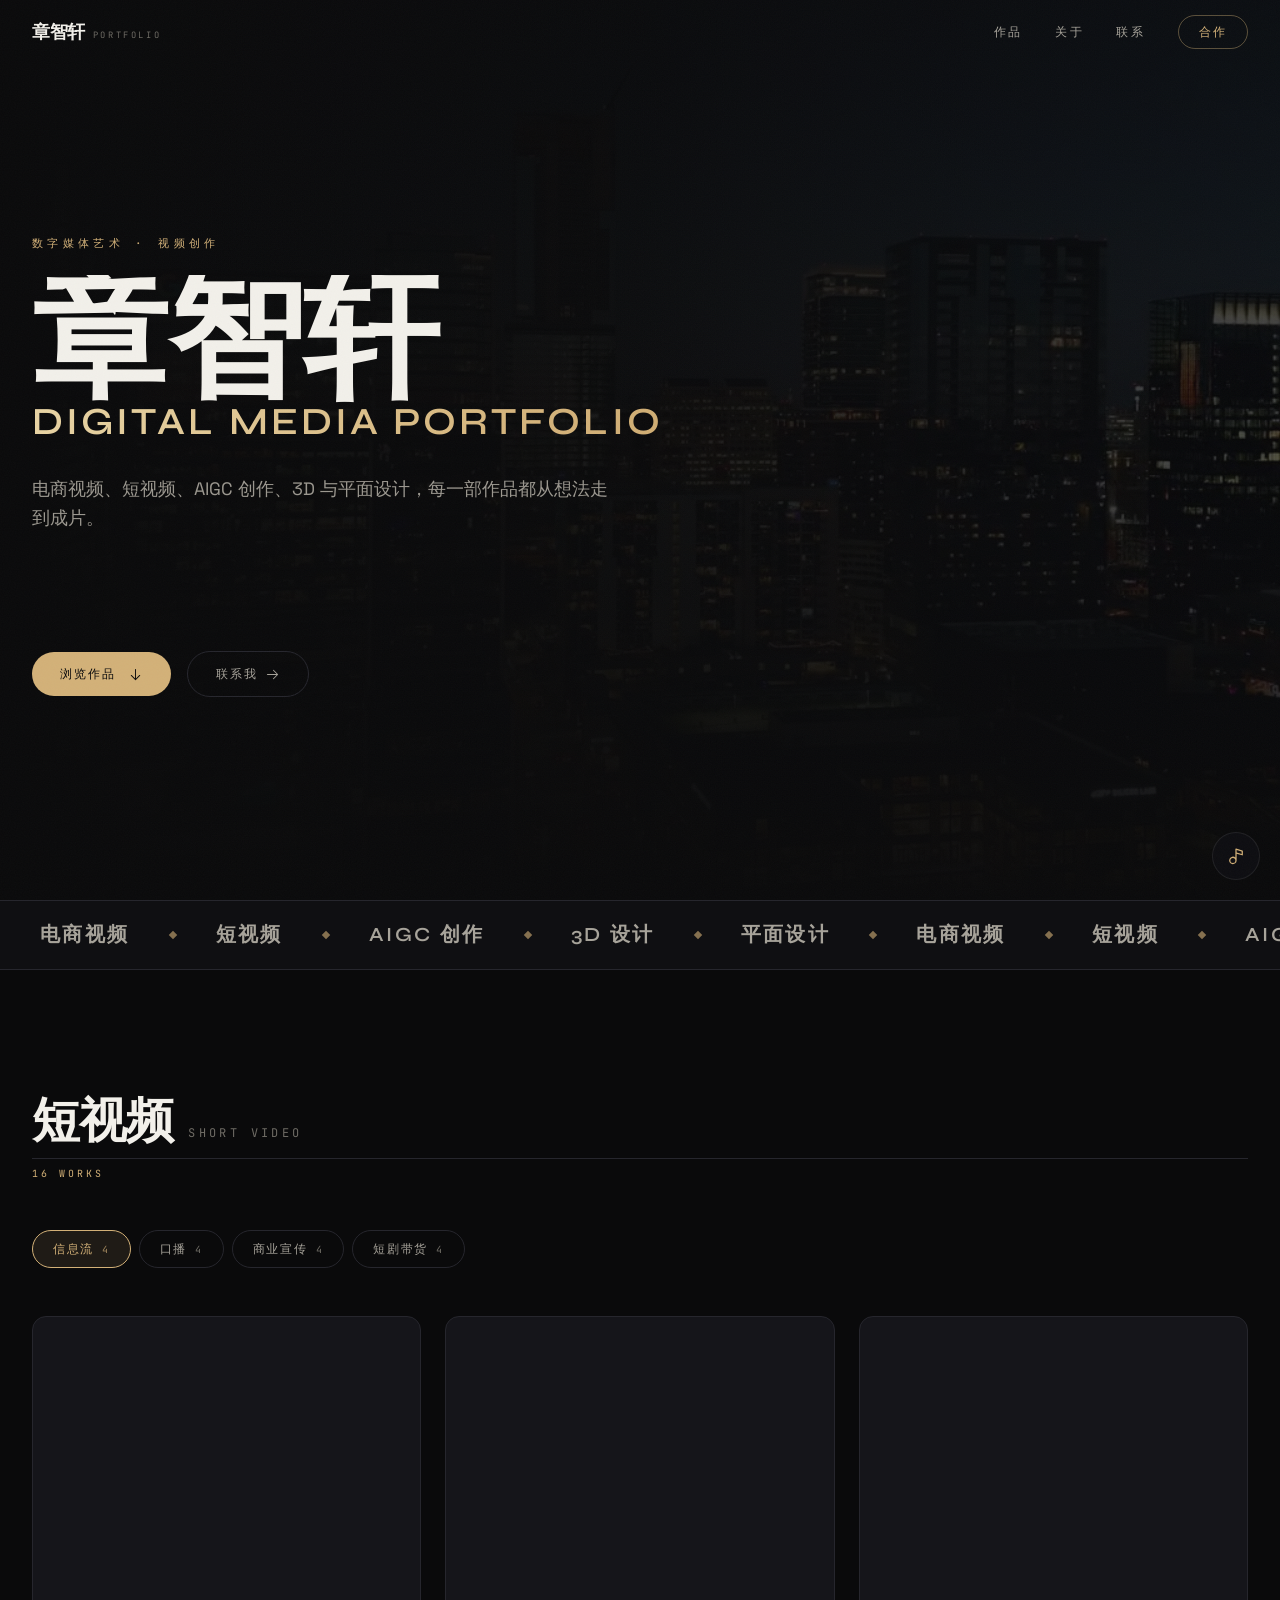
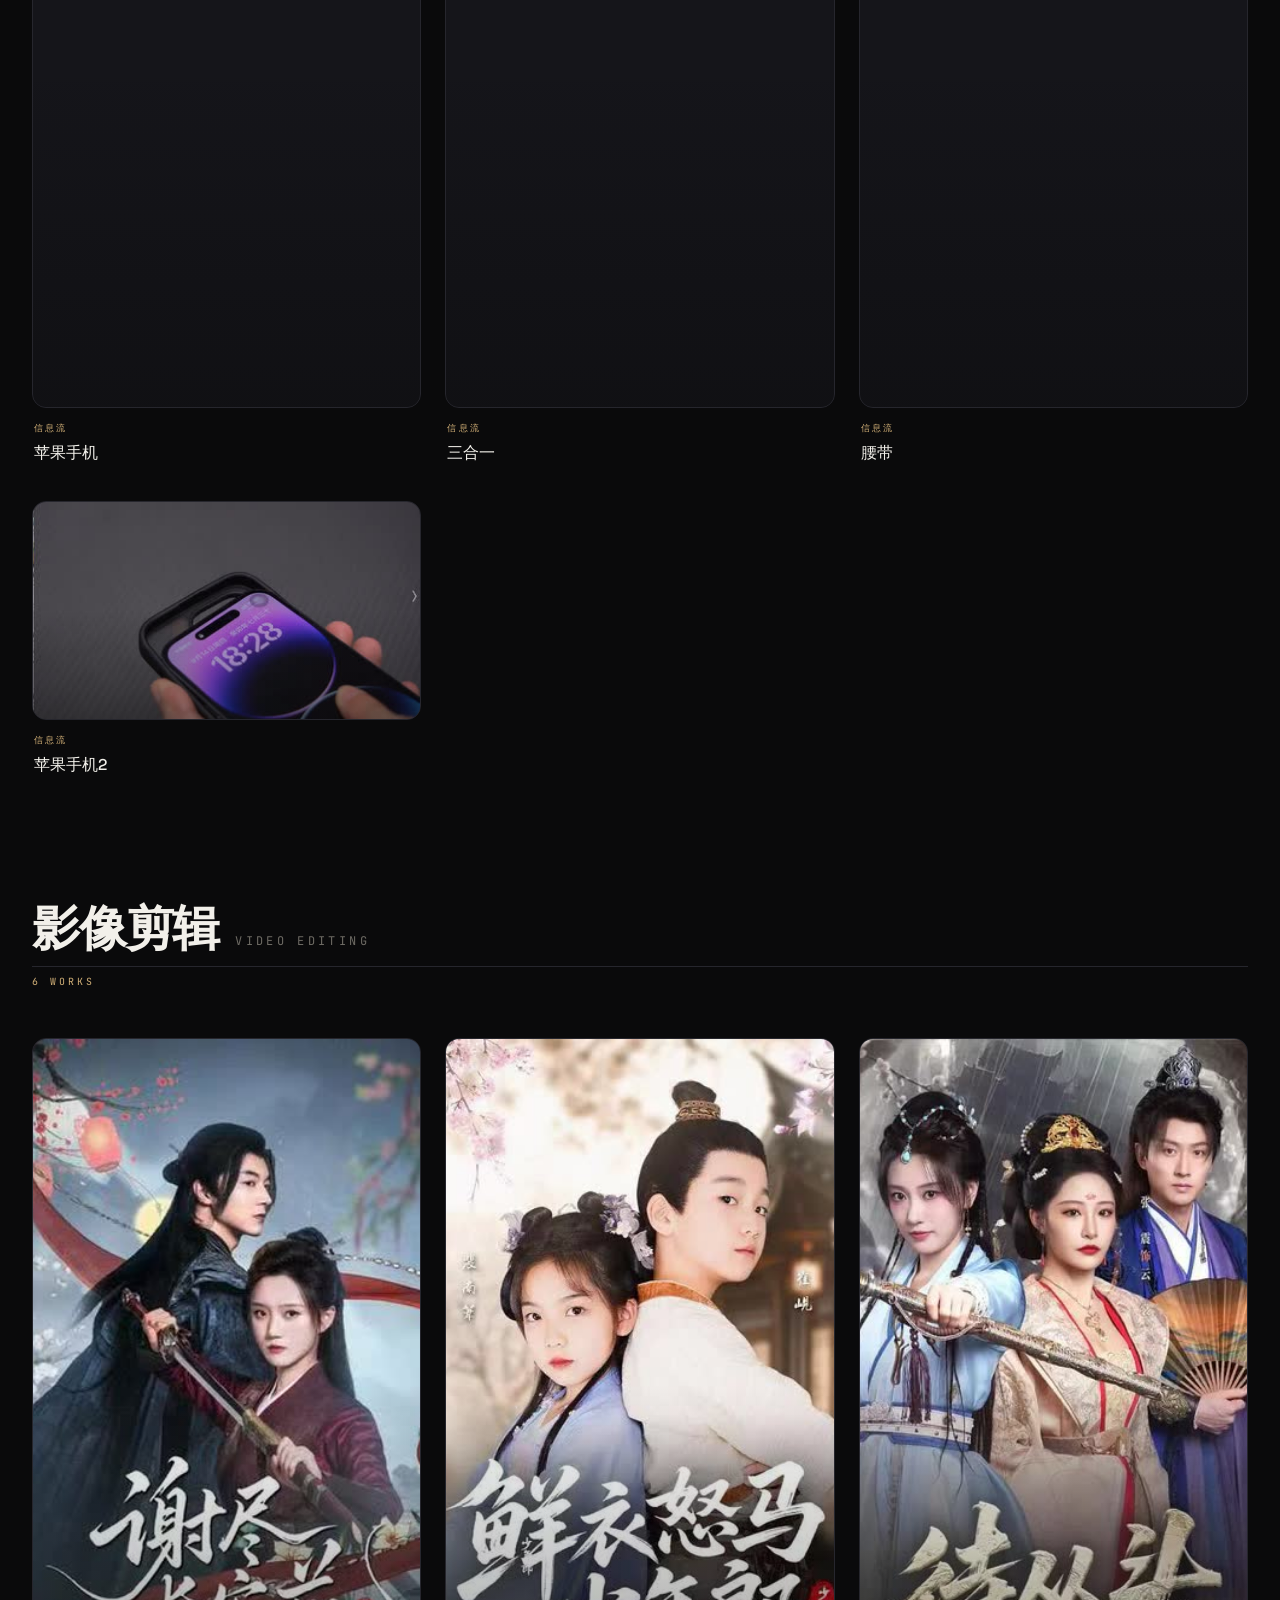
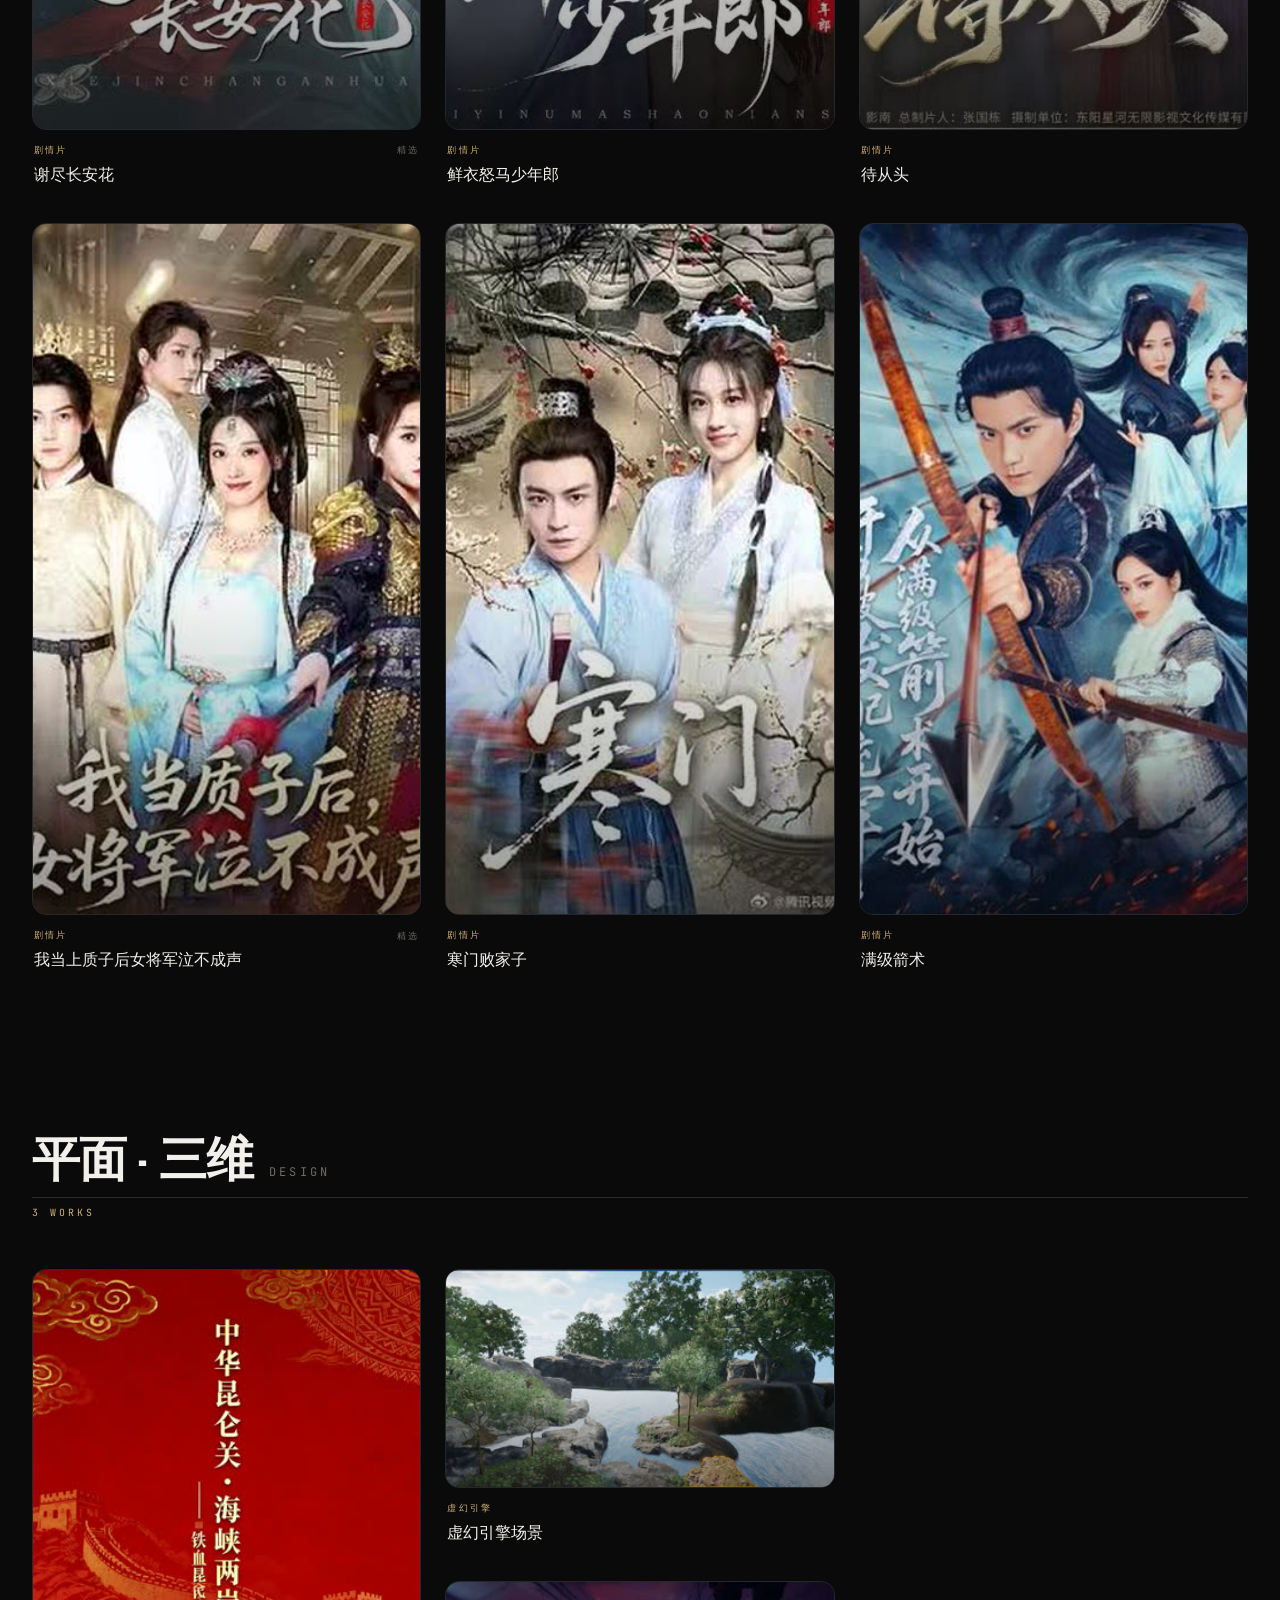
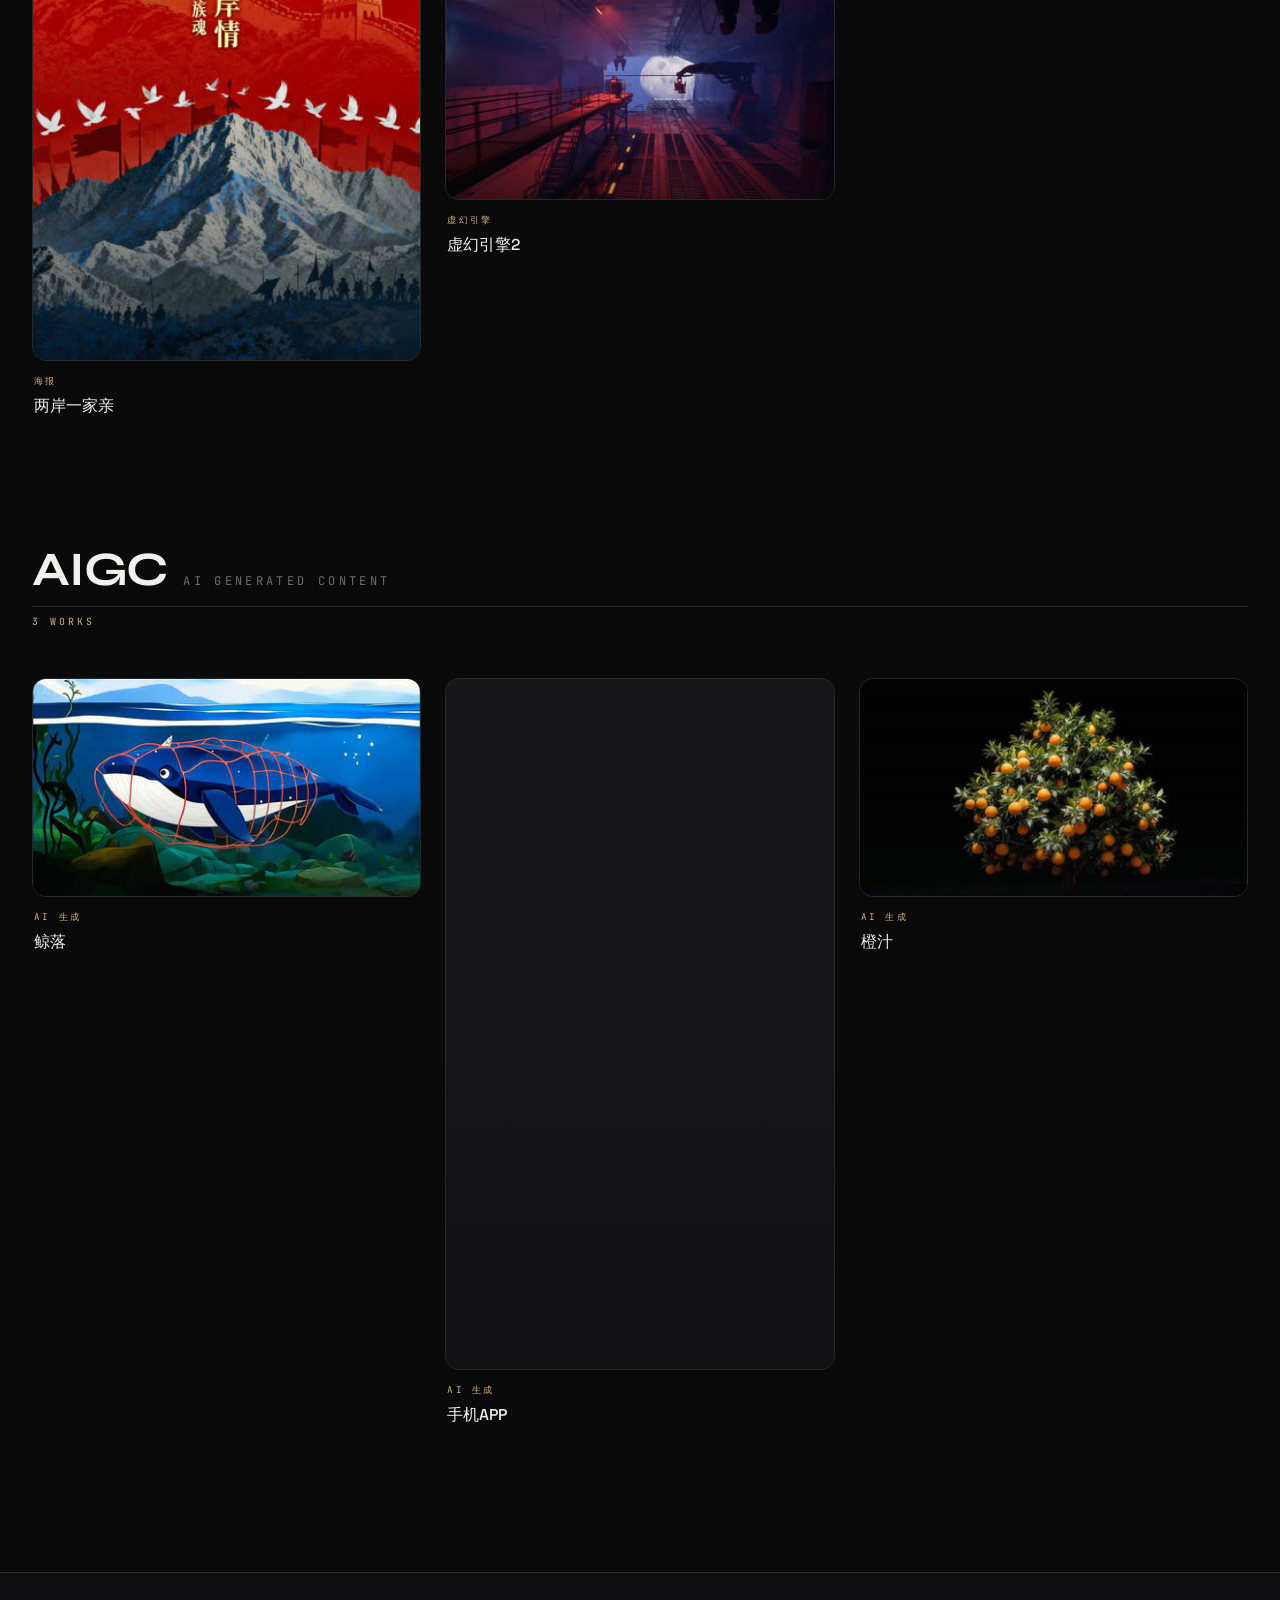
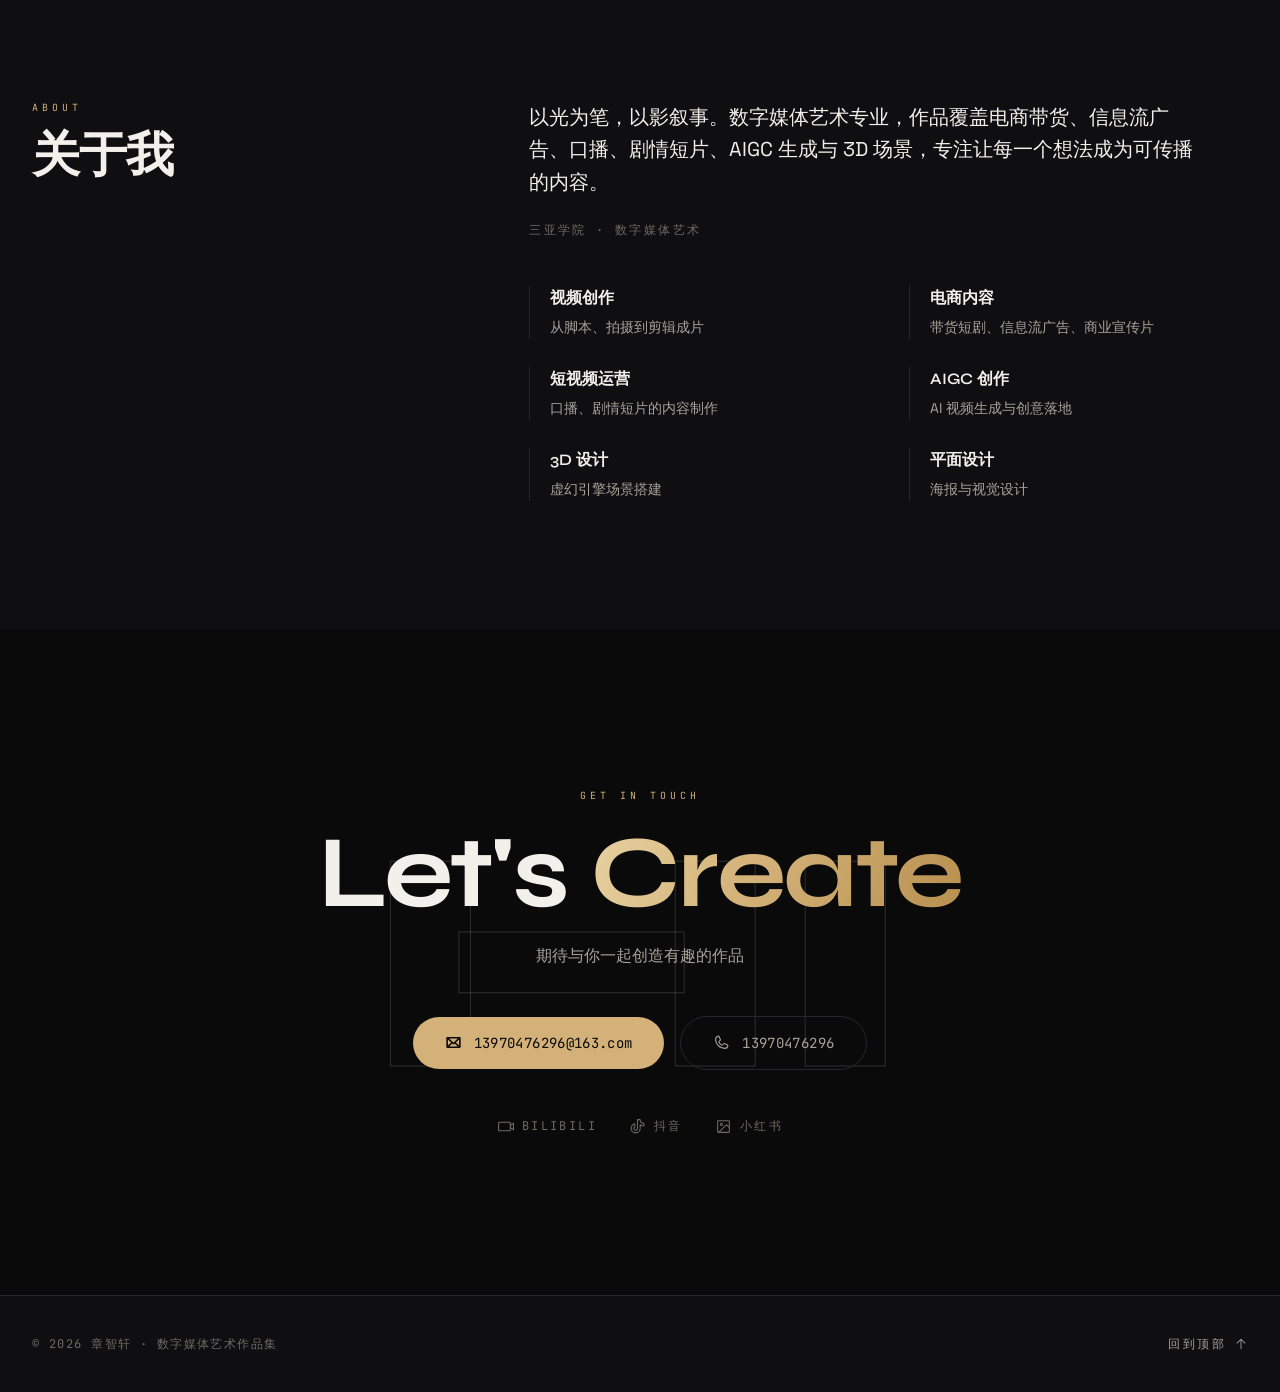
==== commit 8bfc1870: "v8.1: 播放器加载状态与失败重试" ====
--- a/index.html
+++ b/index.html
@@ -13,8 +13,8 @@
     <link rel="icon" type="image/svg+xml" href="favicon.svg" />
     <link rel="preload" as="font" type="font/woff2" crossorigin href="fonts/8vIH7w4qzmVxm2BL9A.woff2" />
     <link rel="preload" as="font" type="font/woff2" crossorigin href="fonts/V8mDoQDjQSkFtoMM3T6r8E7mPbF4Cw.woff2" />
-    <script type="module" crossorigin src="./assets/index-y-Qv5rlm.js"></script>
-    <link rel="stylesheet" crossorigin href="./assets/index-Dn7KUxbH.css">
+    <script type="module" crossorigin src="./assets/index-DsXOhg09.js"></script>
+    <link rel="stylesheet" crossorigin href="./assets/index-BCoNhsnQ.css">
   </head>
   <body>
     <div id="root"></div>
--- a/assets/index-BCoNhsnQ.css
+++ b/assets/index-BCoNhsnQ.css
@@ -0,0 +1 @@
+/*! tailwindcss v4.3.3 | MIT License | https://tailwindcss.com */@layer properties{@supports (((-webkit-hyphens:none)) and (not (margin-trim:inline))) or ((-moz-orient:inline) and (not (color:rgb(from red r g b)))){*,:before,:after,::backdrop{--tw-translate-x:0;--tw-translate-y:0;--tw-translate-z:0;--tw-scale-x:1;--tw-scale-y:1;--tw-scale-z:1;--tw-rotate-x:initial;--tw-rotate-y:initial;--tw-rotate-z:initial;--tw-skew-x:initial;--tw-skew-y:initial;--tw-border-style:solid;--tw-gradient-position:initial;--tw-gradient-from:#0000;--tw-gradient-via:#0000;--tw-gradient-to:#0000;--tw-gradient-stops:initial;--tw-gradient-via-stops:initial;--tw-gradient-from-position:0%;--tw-gradient-via-position:50%;--tw-gradient-to-position:100%;--tw-leading:initial;--tw-font-weight:initial;--tw-tracking:initial;--tw-shadow:0 0 #0000;--tw-shadow-color:initial;--tw-shadow-alpha:100%;--tw-inset-shadow:0 0 #0000;--tw-inset-shadow-color:initial;--tw-inset-shadow-alpha:100%;--tw-ring-color:initial;--tw-ring-shadow:0 0 #0000;--tw-inset-ring-color:initial;--tw-inset-ring-shadow:0 0 #0000;--tw-ring-inset:initial;--tw-ring-offset-width:0px;--tw-ring-offset-color:#fff;--tw-ring-offset-shadow:0 0 #0000;--tw-blur:initial;--tw-brightness:initial;--tw-contrast:initial;--tw-grayscale:initial;--tw-hue-rotate:initial;--tw-invert:initial;--tw-opacity:initial;--tw-saturate:initial;--tw-sepia:initial;--tw-drop-shadow:initial;--tw-drop-shadow-color:initial;--tw-drop-shadow-alpha:100%;--tw-drop-shadow-size:initial;--tw-backdrop-blur:initial;--tw-backdrop-brightness:initial;--tw-backdrop-contrast:initial;--tw-backdrop-grayscale:initial;--tw-backdrop-hue-rotate:initial;--tw-backdrop-invert:initial;--tw-backdrop-opacity:initial;--tw-backdrop-saturate:initial;--tw-backdrop-sepia:initial;--tw-duration:initial;--tw-ease:initial}}}@layer theme{:root,:host{--font-sans:"Space Grotesk", "PingFang SC", "Microsoft YaHei", "Noto Sans SC", sans-serif;--font-mono:"JetBrains Mono", ui-monospace, "SFMono-Regular", monospace;--color-black:#000;--spacing:.25rem;--container-sm:24rem;--container-md:28rem;--container-xl:36rem;--container-2xl:42rem;--container-5xl:64rem;--container-7xl:80rem;--text-xs:.75rem;--text-xs--line-height:calc(1 / .75);--text-sm:.875rem;--text-sm--line-height:calc(1.25 / .875);--text-base:1rem;--text-base--line-height: 1.5 ;--text-lg:1.125rem;--text-lg--line-height:calc(1.75 / 1.125);--text-xl:1.25rem;--text-xl--line-height:calc(1.75 / 1.25);--text-2xl:1.5rem;--text-2xl--line-height:calc(2 / 1.5);--text-3xl:1.875rem;--text-3xl--line-height: 1.2 ;--text-4xl:2.25rem;--text-4xl--line-height:calc(2.5 / 2.25);--text-5xl:3rem;--text-5xl--line-height:1;--font-weight-medium:500;--font-weight-semibold:600;--font-weight-bold:700;--font-weight-extrabold:800;--tracking-tight:-.025em;--tracking-wide:.025em;--leading-relaxed:1.625;--ease-in:cubic-bezier(.4, 0, 1, 1);--ease-out:cubic-bezier(.16, 1, .3, 1);--ease-in-out:cubic-bezier(.4, 0, .2, 1);--animate-spin:spin 1s linear infinite;--blur-sm:8px;--blur-md:12px;--blur-xl:24px;--aspect-video:16 / 9;--default-transition-duration:.15s;--default-transition-timing-function:cubic-bezier(.4, 0, .2, 1);--default-font-family:var(--font-sans);--default-mono-font-family:var(--font-mono);--color-ink:#0a0a0b;--color-ink-2:#0f0f12;--color-surface:#15151a;--color-surface-2:#1b1b21;--color-line:#26262d;--color-fg:#f2f0ea;--color-fg-2:#a7a39a;--color-fg-3:#6e6b64;--color-gold:#d3b178;--color-gold-2:#ecd9ae;--font-display:"Syne", "PingFang SC", "Microsoft YaHei", "Noto Sans SC", sans-serif}}@layer base{*,:after,:before,::backdrop{box-sizing:border-box;border:0 solid;margin:0;padding:0}::file-selector-button{box-sizing:border-box;border:0 solid;margin:0;padding:0}html,:host{-webkit-text-size-adjust:100%;tab-size:4;line-height:1.5;font-family:var(--default-font-family,-apple-system, BlinkMacSystemFont, "Segoe UI", Roboto, "Helvetica Neue", "Noto Sans", Arial, sans-serif, "Apple Color Emoji", "Segoe UI Emoji", "Segoe UI Symbol", "Noto Color Emoji");font-feature-settings:var(--default-font-feature-settings,normal);font-variation-settings:var(--default-font-variation-settings,normal);-webkit-tap-highlight-color:transparent}hr{height:0;color:inherit;border-top-width:1px}abbr:where([title]){-webkit-text-decoration:underline dotted;text-decoration:underline dotted}h1,h2,h3,h4,h5,h6{font-size:inherit;font-weight:inherit}a{color:inherit;-webkit-text-decoration:inherit;text-decoration:inherit}b,strong{font-weight:bolder}code,kbd,samp,pre{font-family:var(--default-mono-font-family,ui-monospace, SFMono-Regular, Menlo, Monaco, Consolas, "Liberation Mono", "Courier New", monospace);font-feature-settings:var(--default-mono-font-feature-settings,normal);font-variation-settings:var(--default-mono-font-variation-settings,normal);font-size:1em}small{font-size:80%}sub,sup{vertical-align:baseline;font-size:75%;line-height:0;position:relative}sub{bottom:-.25em}sup{top:-.5em}table{text-indent:0;border-color:inherit;border-collapse:collapse}:-moz-focusring:where(:not(iframe)){outline:auto}progress{vertical-align:baseline}summary{display:list-item}ol,ul,menu{list-style:none}img,svg,video,canvas,audio,iframe,embed,object{vertical-align:middle;display:block}img,video{max-width:100%;height:auto}button,input,select,optgroup,textarea{font:inherit;font-feature-settings:inherit;font-variation-settings:inherit;letter-spacing:inherit;color:inherit;opacity:1;background-color:#0000;border-radius:0}::file-selector-button{font:inherit;font-feature-settings:inherit;font-variation-settings:inherit;letter-spacing:inherit;color:inherit;opacity:1;background-color:#0000;border-radius:0}:where(select:is([multiple],[size])) optgroup{font-weight:bolder}:where(select:is([multiple],[size])) optgroup option{padding-inline-start:20px}::file-selector-button{margin-inline-end:4px}::placeholder{opacity:1}@supports (not ((-webkit-appearance:-apple-pay-button))) or (contain-intrinsic-size:1px){::placeholder{color:currentColor}@supports (color:color-mix(in lab,red,red)){::placeholder{color:color-mix(in oklab,currentcolor 50%,transparent)}}}textarea{resize:vertical}::-webkit-search-decoration{-webkit-appearance:none}::-webkit-date-and-time-value{min-height:1lh;text-align:inherit}::-webkit-datetime-edit{display:inline-flex}::-webkit-datetime-edit-fields-wrapper{padding:0}::-webkit-datetime-edit{padding-block:0}::-webkit-datetime-edit-year-field{padding-block:0}::-webkit-datetime-edit-month-field{padding-block:0}::-webkit-datetime-edit-day-field{padding-block:0}::-webkit-datetime-edit-hour-field{padding-block:0}::-webkit-datetime-edit-minute-field{padding-block:0}::-webkit-datetime-edit-second-field{padding-block:0}::-webkit-datetime-edit-millisecond-field{padding-block:0}::-webkit-datetime-edit-meridiem-field{padding-block:0}::-webkit-calendar-picker-indicator{line-height:1}:-moz-ui-invalid{box-shadow:none}button,input:where([type=button],[type=reset],[type=submit]){appearance:button}::file-selector-button{appearance:button}::-webkit-inner-spin-button{height:auto}::-webkit-outer-spin-button{height:auto}[hidden]:where(:not([hidden=until-found])){display:none!important}}@layer components;@layer utilities{.pointer-events-none{pointer-events:none}.visible{visibility:visible}.absolute{position:absolute}.fixed{position:fixed}.relative{position:relative}.static{position:static}.inset-0{inset:0}.inset-x-0{inset-inline:0}.top-0{top:0}.top-4{top:calc(var(--spacing) * 4)}.right-4{right:calc(var(--spacing) * 4)}.right-5{right:calc(var(--spacing) * 5)}.-bottom-1{bottom:calc(var(--spacing) * -1)}.bottom-5{bottom:calc(var(--spacing) * 5)}.left-0{left:0}.z-10{z-index:10}.z-\[60\]{z-index:60}.z-\[65\]{z-index:65}.z-\[70\]{z-index:70}.z-\[90\]{z-index:90}.z-\[100\]{z-index:100}.mx-auto{margin-inline:auto}.mt-1{margin-top:var(--spacing)}.mt-1\.5{margin-top:calc(var(--spacing) * 1.5)}.mt-2{margin-top:calc(var(--spacing) * 2)}.mt-3\.5{margin-top:calc(var(--spacing) * 3.5)}.mt-5{margin-top:calc(var(--spacing) * 5)}.mt-6{margin-top:calc(var(--spacing) * 6)}.mt-7{margin-top:calc(var(--spacing) * 7)}.mt-8{margin-top:calc(var(--spacing) * 8)}.mt-10{margin-top:calc(var(--spacing) * 10)}.mt-11{margin-top:calc(var(--spacing) * 11)}.mt-12{margin-top:calc(var(--spacing) * 12)}.mb-4{margin-bottom:calc(var(--spacing) * 4)}.mb-5{margin-bottom:calc(var(--spacing) * 5)}.mb-6{margin-bottom:calc(var(--spacing) * 6)}.mb-9{margin-bottom:calc(var(--spacing) * 9)}.mb-10{margin-bottom:calc(var(--spacing) * 10)}.ml-2{margin-left:calc(var(--spacing) * 2)}.block{display:block}.contents{display:contents}.flex{display:flex}.grid{display:grid}.hidden{display:none}.inline{display:inline}.inline-block{display:inline-block}.aspect-\[4\/5\]{aspect-ratio:4/5}.aspect-\[9\/16\]{aspect-ratio:9/16}.aspect-square{aspect-ratio:1}.aspect-video{aspect-ratio:var(--aspect-video)}.h-1\.5{height:calc(var(--spacing) * 1.5)}.h-10{height:calc(var(--spacing) * 10)}.h-12{height:calc(var(--spacing) * 12)}.h-14{height:calc(var(--spacing) * 14)}.h-16{height:calc(var(--spacing) * 16)}.h-\[68dvh\]{height:68dvh}.h-full{height:100%}.h-px{height:1px}.max-h-\[80vh\]{max-height:80vh}.max-h-full{max-height:100%}.min-h-\[100dvh\]{min-height:100dvh}.w-1\.5{width:calc(var(--spacing) * 1.5)}.w-10{width:calc(var(--spacing) * 10)}.w-12{width:calc(var(--spacing) * 12)}.w-14{width:calc(var(--spacing) * 14)}.w-full{width:100%}.w-max{width:max-content}.max-w-2xl{max-width:var(--container-2xl)}.max-w-5xl{max-width:var(--container-5xl)}.max-w-7xl{max-width:var(--container-7xl)}.max-w-full{max-width:100%}.max-w-md{max-width:var(--container-md)}.max-w-sm{max-width:var(--container-sm)}.max-w-xl{max-width:var(--container-xl)}.shrink-0{flex-shrink:0}.origin-left{transform-origin:0}.translate-y-4{--tw-translate-y:calc(var(--spacing) * 4);translate:var(--tw-translate-x) var(--tw-translate-y)}.scale-90{--tw-scale-x:90%;--tw-scale-y:90%;--tw-scale-z:90%;scale:var(--tw-scale-x) var(--tw-scale-y)}.scale-x-0{--tw-scale-x:0%;scale:var(--tw-scale-x) var(--tw-scale-y)}.rotate-45{rotate:45deg}.transform{transform:var(--tw-rotate-x,) var(--tw-rotate-y,) var(--tw-rotate-z,) var(--tw-skew-x,) var(--tw-skew-y,)}.animate-spin{animation:var(--animate-spin)}.resize{resize:both}.scroll-mt-20{scroll-margin-top:calc(var(--spacing) * 20)}.columns-2{columns:2}.break-inside-avoid{break-inside:avoid}.flex-col{flex-direction:column}.flex-wrap{flex-wrap:wrap}.items-baseline{align-items:baseline}.items-center{align-items:center}.justify-between{justify-content:space-between}.justify-center{justify-content:center}.gap-2{gap:calc(var(--spacing) * 2)}.gap-3{gap:calc(var(--spacing) * 3)}.gap-4{gap:calc(var(--spacing) * 4)}.gap-5{gap:calc(var(--spacing) * 5)}.gap-8{gap:calc(var(--spacing) * 8)}.gap-12{gap:calc(var(--spacing) * 12)}.gap-x-10{column-gap:calc(var(--spacing) * 10)}.gap-y-4{row-gap:calc(var(--spacing) * 4)}.gap-y-7{row-gap:calc(var(--spacing) * 7)}.truncate{text-overflow:ellipsis;white-space:nowrap;overflow:hidden}.overflow-hidden{overflow:hidden}.overflow-x-auto{overflow-x:auto}.rounded-\[14px\]{border-radius:14px}.rounded-\[18px\]{border-radius:18px}.rounded-full{border-radius:3.40282e38px}.border{border-style:var(--tw-border-style);border-width:1px}.border-y{border-block-style:var(--tw-border-style);border-block-width:1px}.border-t{border-top-style:var(--tw-border-style);border-top-width:1px}.border-l{border-left-style:var(--tw-border-style);border-left-width:1px}.border-gold{border-color:var(--color-gold)}.border-gold\/40{border-color:#d3b17866}@supports (color:color-mix(in lab,red,red)){.border-gold\/40{border-color:color-mix(in oklab,var(--color-gold) 40%,transparent)}}.border-gold\/60{border-color:#d3b17899}@supports (color:color-mix(in lab,red,red)){.border-gold\/60{border-color:color-mix(in oklab,var(--color-gold) 60%,transparent)}}.border-line{border-color:var(--color-line)}.bg-black{background-color:var(--color-black)}.bg-black\/40{background-color:#0006}@supports (color:color-mix(in lab,red,red)){.bg-black\/40{background-color:color-mix(in oklab,var(--color-black) 40%,transparent)}}.bg-black\/60{background-color:#0009}@supports (color:color-mix(in lab,red,red)){.bg-black\/60{background-color:color-mix(in oklab,var(--color-black) 60%,transparent)}}.bg-black\/85{background-color:#000000d9}@supports (color:color-mix(in lab,red,red)){.bg-black\/85{background-color:color-mix(in oklab,var(--color-black) 85%,transparent)}}.bg-gold{background-color:var(--color-gold)}.bg-gold\/10{background-color:#d3b1781a}@supports (color:color-mix(in lab,red,red)){.bg-gold\/10{background-color:color-mix(in oklab,var(--color-gold) 10%,transparent)}}.bg-gold\/60{background-color:#d3b17899}@supports (color:color-mix(in lab,red,red)){.bg-gold\/60{background-color:color-mix(in oklab,var(--color-gold) 60%,transparent)}}.bg-ink{background-color:var(--color-ink)}.bg-ink-2{background-color:var(--color-ink-2)}.bg-ink\/55{background-color:#0a0a0b8c}@supports (color:color-mix(in lab,red,red)){.bg-ink\/55{background-color:color-mix(in oklab,var(--color-ink) 55%,transparent)}}.bg-ink\/70{background-color:#0a0a0bb3}@supports (color:color-mix(in lab,red,red)){.bg-ink\/70{background-color:color-mix(in oklab,var(--color-ink) 70%,transparent)}}.bg-ink\/95{background-color:#0a0a0bf2}@supports (color:color-mix(in lab,red,red)){.bg-ink\/95{background-color:color-mix(in oklab,var(--color-ink) 95%,transparent)}}.bg-line{background-color:var(--color-line)}.bg-surface{background-color:var(--color-surface)}.bg-transparent{background-color:#0000}.bg-gradient-to-r{--tw-gradient-position:to right in oklab;background-image:linear-gradient(var(--tw-gradient-stops))}.bg-gradient-to-t{--tw-gradient-position:to top in oklab;background-image:linear-gradient(var(--tw-gradient-stops))}.from-gold\/0{--tw-gradient-from:#0000}@supports (color:color-mix(in lab,red,red)){.from-gold\/0{--tw-gradient-from:color-mix(in oklab, var(--color-gold) 0%, transparent)}}.from-gold\/0{--tw-gradient-stops:var(--tw-gradient-via-stops,var(--tw-gradient-position), var(--tw-gradient-from) var(--tw-gradient-from-position), var(--tw-gradient-to) var(--tw-gradient-to-position))}.from-ink{--tw-gradient-from:var(--color-ink);--tw-gradient-stops:var(--tw-gradient-via-stops,var(--tw-gradient-position), var(--tw-gradient-from) var(--tw-gradient-from-position), var(--tw-gradient-to) var(--tw-gradient-to-position))}.from-ink\/70{--tw-gradient-from:#0a0a0bb3}@supports (color:color-mix(in lab,red,red)){.from-ink\/70{--tw-gradient-from:color-mix(in oklab, var(--color-ink) 70%, transparent)}}.from-ink\/70{--tw-gradient-stops:var(--tw-gradient-via-stops,var(--tw-gradient-position), var(--tw-gradient-from) var(--tw-gradient-from-position), var(--tw-gradient-to) var(--tw-gradient-to-position))}.via-gold{--tw-gradient-via:var(--color-gold);--tw-gradient-via-stops:var(--tw-gradient-position), var(--tw-gradient-from) var(--tw-gradient-from-position), var(--tw-gradient-via) var(--tw-gradient-via-position), var(--tw-gradient-to) var(--tw-gradient-to-position);--tw-gradient-stops:var(--tw-gradient-via-stops)}.via-ink\/85{--tw-gradient-via:#0a0a0bd9}@supports (color:color-mix(in lab,red,red)){.via-ink\/85{--tw-gradient-via:color-mix(in oklab, var(--color-ink) 85%, transparent)}}.via-ink\/85{--tw-gradient-via-stops:var(--tw-gradient-position), var(--tw-gradient-from) var(--tw-gradient-from-position), var(--tw-gradient-via) var(--tw-gradient-via-position), var(--tw-gradient-to) var(--tw-gradient-to-position);--tw-gradient-stops:var(--tw-gradient-via-stops)}.via-transparent{--tw-gradient-via:transparent;--tw-gradient-via-stops:var(--tw-gradient-position), var(--tw-gradient-from) var(--tw-gradient-from-position), var(--tw-gradient-via) var(--tw-gradient-via-position), var(--tw-gradient-to) var(--tw-gradient-to-position);--tw-gradient-stops:var(--tw-gradient-via-stops)}.to-gold\/0{--tw-gradient-to:#0000}@supports (color:color-mix(in lab,red,red)){.to-gold\/0{--tw-gradient-to:color-mix(in oklab, var(--color-gold) 0%, transparent)}}.to-gold\/0{--tw-gradient-stops:var(--tw-gradient-via-stops,var(--tw-gradient-position), var(--tw-gradient-from) var(--tw-gradient-from-position), var(--tw-gradient-to) var(--tw-gradient-to-position))}.to-ink\/35{--tw-gradient-to:#0a0a0b59}@supports (color:color-mix(in lab,red,red)){.to-ink\/35{--tw-gradient-to:color-mix(in oklab, var(--color-ink) 35%, transparent)}}.to-ink\/35{--tw-gradient-stops:var(--tw-gradient-via-stops,var(--tw-gradient-position), var(--tw-gradient-from) var(--tw-gradient-from-position), var(--tw-gradient-to) var(--tw-gradient-to-position))}.to-ink\/60{--tw-gradient-to:#0a0a0b99}@supports (color:color-mix(in lab,red,red)){.to-ink\/60{--tw-gradient-to:color-mix(in oklab, var(--color-ink) 60%, transparent)}}.to-ink\/60{--tw-gradient-stops:var(--tw-gradient-via-stops,var(--tw-gradient-position), var(--tw-gradient-from) var(--tw-gradient-from-position), var(--tw-gradient-to) var(--tw-gradient-to-position))}.to-transparent{--tw-gradient-to:transparent;--tw-gradient-stops:var(--tw-gradient-via-stops,var(--tw-gradient-position), var(--tw-gradient-from) var(--tw-gradient-from-position), var(--tw-gradient-to) var(--tw-gradient-to-position))}.bg-cover{background-size:cover}.bg-center{background-position:50%}.object-contain{object-fit:contain}.object-cover{object-fit:cover}.p-4{padding:calc(var(--spacing) * 4)}.px-0\.5{padding-inline:calc(var(--spacing) * .5)}.px-5{padding-inline:calc(var(--spacing) * 5)}.px-6{padding-inline:calc(var(--spacing) * 6)}.px-7{padding-inline:calc(var(--spacing) * 7)}.px-8{padding-inline:calc(var(--spacing) * 8)}.py-2{padding-block:calc(var(--spacing) * 2)}.py-2\.5{padding-block:calc(var(--spacing) * 2.5)}.py-3\.5{padding-block:calc(var(--spacing) * 3.5)}.py-4{padding-block:calc(var(--spacing) * 4)}.py-5{padding-block:calc(var(--spacing) * 5)}.py-10{padding-block:calc(var(--spacing) * 10)}.py-24{padding-block:calc(var(--spacing) * 24)}.py-28{padding-block:calc(var(--spacing) * 28)}.pt-24{padding-top:calc(var(--spacing) * 24)}.pt-32{padding-top:calc(var(--spacing) * 32)}.pb-1{padding-bottom:var(--spacing)}.pb-2{padding-bottom:calc(var(--spacing) * 2)}.pb-24{padding-bottom:calc(var(--spacing) * 24)}.pb-28{padding-bottom:calc(var(--spacing) * 28)}.pl-5{padding-left:calc(var(--spacing) * 5)}.text-center{text-align:center}.text-left{text-align:left}.text-right{text-align:right}.font-display{font-family:var(--font-display)}.font-mono{font-family:var(--font-mono)}.font-sans{font-family:var(--font-sans)}.text-3xl{font-size:var(--text-3xl);line-height:var(--tw-leading,var(--text-3xl--line-height))}.text-4xl{font-size:var(--text-4xl);line-height:var(--tw-leading,var(--text-4xl--line-height))}.text-base{font-size:var(--text-base);line-height:var(--tw-leading,var(--text-base--line-height))}.text-lg{font-size:var(--text-lg);line-height:var(--tw-leading,var(--text-lg--line-height))}.text-sm{font-size:var(--text-sm);line-height:var(--tw-leading,var(--text-sm--line-height))}.text-xl{font-size:var(--text-xl);line-height:var(--tw-leading,var(--text-xl--line-height))}.text-xs{font-size:var(--text-xs);line-height:var(--tw-leading,var(--text-xs--line-height))}.text-\[0\.55rem\]{font-size:.55rem}.text-\[0\.58rem\]{font-size:.58rem}.text-\[0\.62rem\]{font-size:.62rem}.text-\[0\.68rem\]{font-size:.68rem}.text-\[0\.98rem\]{font-size:.98rem}.text-\[clamp\(1\.15rem\,3\.6vw\,2\.4rem\)\]{font-size:clamp(1.15rem,3.6vw,2.4rem)}.text-\[clamp\(2\.6rem\,8vw\,6\.5rem\)\]{font-size:clamp(2.6rem,8vw,6.5rem)}.text-\[clamp\(3\.2rem\,11vw\,8\.5rem\)\]{font-size:clamp(3.2rem,11vw,8.5rem)}.text-\[clamp\(8rem\,26vw\,20rem\)\]{font-size:clamp(8rem,26vw,20rem)}.leading-\[0\.95\]{--tw-leading:.95;line-height:.95}.leading-\[0\.98\]{--tw-leading:.98;line-height:.98}.leading-relaxed{--tw-leading:var(--leading-relaxed);line-height:var(--leading-relaxed)}.font-bold{--tw-font-weight:var(--font-weight-bold);font-weight:var(--font-weight-bold)}.font-extrabold{--tw-font-weight:var(--font-weight-extrabold);font-weight:var(--font-weight-extrabold)}.font-medium{--tw-font-weight:var(--font-weight-medium);font-weight:var(--font-weight-medium)}.font-semibold{--tw-font-weight:var(--font-weight-semibold);font-weight:var(--font-weight-semibold)}.tracking-\[0\.2em\]{--tw-tracking:.2em;letter-spacing:.2em}.tracking-\[0\.3em\]{--tw-tracking:.3em;letter-spacing:.3em}.tracking-\[0\.4em\]{--tw-tracking:.4em;letter-spacing:.4em}.tracking-\[0\.08em\]{--tw-tracking:.08em;letter-spacing:.08em}.tracking-\[0\.12em\]{--tw-tracking:.12em;letter-spacing:.12em}.tracking-\[0\.14em\]{--tw-tracking:.14em;letter-spacing:.14em}.tracking-\[0\.16em\]{--tw-tracking:.16em;letter-spacing:.16em}.tracking-\[0\.18em\]{--tw-tracking:.18em;letter-spacing:.18em}.tracking-\[0\.22em\]{--tw-tracking:.22em;letter-spacing:.22em}.tracking-\[0\.24em\]{--tw-tracking:.24em;letter-spacing:.24em}.tracking-\[0\.28em\]{--tw-tracking:.28em;letter-spacing:.28em}.tracking-\[0\.35em\]{--tw-tracking:.35em;letter-spacing:.35em}.tracking-tight{--tw-tracking:var(--tracking-tight);letter-spacing:var(--tracking-tight)}.tracking-wide{--tw-tracking:var(--tracking-wide);letter-spacing:var(--tracking-wide)}.whitespace-nowrap{white-space:nowrap}.text-fg{color:var(--color-fg)}.text-fg-2{color:var(--color-fg-2)}.text-fg-3{color:var(--color-fg-3)}.text-fg\/85{color:#f2f0ead9}@supports (color:color-mix(in lab,red,red)){.text-fg\/85{color:color-mix(in oklab,var(--color-fg) 85%,transparent)}}.text-fg\/90{color:#f2f0eae6}@supports (color:color-mix(in lab,red,red)){.text-fg\/90{color:color-mix(in oklab,var(--color-fg) 90%,transparent)}}.text-gold{color:var(--color-gold)}.text-gold\/70{color:#d3b178b3}@supports (color:color-mix(in lab,red,red)){.text-gold\/70{color:color-mix(in oklab,var(--color-gold) 70%,transparent)}}.text-ink{color:var(--color-ink)}.uppercase{text-transform:uppercase}.opacity-0{opacity:0}.opacity-35{opacity:.35}.opacity-45{opacity:.45}.opacity-60{opacity:.6}.shadow-2xl{--tw-shadow:0 25px 50px -12px var(--tw-shadow-color,#00000040);box-shadow:var(--tw-inset-shadow),var(--tw-inset-ring-shadow),var(--tw-ring-offset-shadow),var(--tw-ring-shadow),var(--tw-shadow)}.blur{--tw-blur:blur(8px);filter:var(--tw-blur,) var(--tw-brightness,) var(--tw-contrast,) var(--tw-grayscale,) var(--tw-hue-rotate,) var(--tw-invert,) var(--tw-saturate,) var(--tw-sepia,) var(--tw-drop-shadow,)}.drop-shadow{--tw-drop-shadow-size:drop-shadow(0 1px 2px var(--tw-drop-shadow-color,#0000001a)) drop-shadow(0 1px 1px var(--tw-drop-shadow-color,#0000000f));--tw-drop-shadow:drop-shadow(0 1px 2px #0000001a) drop-shadow(0 1px 1px #0000000f);filter:var(--tw-blur,) var(--tw-brightness,) var(--tw-contrast,) var(--tw-grayscale,) var(--tw-hue-rotate,) var(--tw-invert,) var(--tw-saturate,) var(--tw-sepia,) var(--tw-drop-shadow,)}.filter{filter:var(--tw-blur,) var(--tw-brightness,) var(--tw-contrast,) var(--tw-grayscale,) var(--tw-hue-rotate,) var(--tw-invert,) var(--tw-saturate,) var(--tw-sepia,) var(--tw-drop-shadow,)}.backdrop-blur-md{--tw-backdrop-blur:blur(var(--blur-md));-webkit-backdrop-filter:var(--tw-backdrop-blur,) var(--tw-backdrop-brightness,) var(--tw-backdrop-contrast,) var(--tw-backdrop-grayscale,) var(--tw-backdrop-hue-rotate,) var(--tw-backdrop-invert,) var(--tw-backdrop-opacity,) var(--tw-backdrop-saturate,) var(--tw-backdrop-sepia,);backdrop-filter:var(--tw-backdrop-blur,) var(--tw-backdrop-brightness,) var(--tw-backdrop-contrast,) var(--tw-backdrop-grayscale,) var(--tw-backdrop-hue-rotate,) var(--tw-backdrop-invert,) var(--tw-backdrop-opacity,) var(--tw-backdrop-saturate,) var(--tw-backdrop-sepia,)}.backdrop-blur-sm{--tw-backdrop-blur:blur(var(--blur-sm));-webkit-backdrop-filter:var(--tw-backdrop-blur,) var(--tw-backdrop-brightness,) var(--tw-backdrop-contrast,) var(--tw-backdrop-grayscale,) var(--tw-backdrop-hue-rotate,) var(--tw-backdrop-invert,) var(--tw-backdrop-opacity,) var(--tw-backdrop-saturate,) var(--tw-backdrop-sepia,);backdrop-filter:var(--tw-backdrop-blur,) var(--tw-backdrop-brightness,) var(--tw-backdrop-contrast,) var(--tw-backdrop-grayscale,) var(--tw-backdrop-hue-rotate,) var(--tw-backdrop-invert,) var(--tw-backdrop-opacity,) var(--tw-backdrop-saturate,) var(--tw-backdrop-sepia,)}.backdrop-blur-xl{--tw-backdrop-blur:blur(var(--blur-xl));-webkit-backdrop-filter:var(--tw-backdrop-blur,) var(--tw-backdrop-brightness,) var(--tw-backdrop-contrast,) var(--tw-backdrop-grayscale,) var(--tw-backdrop-hue-rotate,) var(--tw-backdrop-invert,) var(--tw-backdrop-opacity,) var(--tw-backdrop-saturate,) var(--tw-backdrop-sepia,);backdrop-filter:var(--tw-backdrop-blur,) var(--tw-backdrop-brightness,) var(--tw-backdrop-contrast,) var(--tw-backdrop-grayscale,) var(--tw-backdrop-hue-rotate,) var(--tw-backdrop-invert,) var(--tw-backdrop-opacity,) var(--tw-backdrop-saturate,) var(--tw-backdrop-sepia,)}.transition{transition-property:color,background-color,border-color,outline-color,text-decoration-color,fill,stroke,--tw-gradient-from,--tw-gradient-via,--tw-gradient-to,opacity,box-shadow,transform,translate,scale,rotate,filter,-webkit-backdrop-filter,backdrop-filter,display,content-visibility,overlay,pointer-events;transition-timing-function:var(--tw-ease,var(--default-transition-timing-function));transition-duration:var(--tw-duration,var(--default-transition-duration))}.transition-all{transition-property:all;transition-timing-function:var(--tw-ease,var(--default-transition-timing-function));transition-duration:var(--tw-duration,var(--default-transition-duration))}.transition-colors{transition-property:color,background-color,border-color,outline-color,text-decoration-color,fill,stroke,--tw-gradient-from,--tw-gradient-via,--tw-gradient-to;transition-timing-function:var(--tw-ease,var(--default-transition-timing-function));transition-duration:var(--tw-duration,var(--default-transition-duration))}.transition-opacity{transition-property:opacity;transition-timing-function:var(--tw-ease,var(--default-transition-timing-function));transition-duration:var(--tw-duration,var(--default-transition-duration))}.transition-transform{transition-property:transform,translate,scale,rotate;transition-timing-function:var(--tw-ease,var(--default-transition-timing-function));transition-duration:var(--tw-duration,var(--default-transition-duration))}.duration-200{--tw-duration:.2s;transition-duration:.2s}.duration-300{--tw-duration:.3s;transition-duration:.3s}.duration-400{--tw-duration:.4s;transition-duration:.4s}.duration-500{--tw-duration:.5s;transition-duration:.5s}.duration-700{--tw-duration:.7s;transition-duration:.7s}.ease-in{--tw-ease:var(--ease-in);transition-timing-function:var(--ease-in)}.ease-in-out{--tw-ease:var(--ease-in-out);transition-timing-function:var(--ease-in-out)}.ease-out{--tw-ease:var(--ease-out);transition-timing-function:var(--ease-out)}.select-none{-webkit-user-select:none;user-select:none}@media (hover:hover){.group-hover\:translate-y-0\.5:is(:where(.group):hover *){--tw-translate-y:calc(var(--spacing) * .5);translate:var(--tw-translate-x) var(--tw-translate-y)}.group-hover\:scale-100:is(:where(.group):hover *){--tw-scale-x:100%;--tw-scale-y:100%;--tw-scale-z:100%;scale:var(--tw-scale-x) var(--tw-scale-y)}.group-hover\:scale-x-100:is(:where(.group):hover *){--tw-scale-x:100%;scale:var(--tw-scale-x) var(--tw-scale-y)}.group-hover\:scale-\[1\.05\]:is(:where(.group):hover *){scale:1.05}.group-hover\:opacity-30:is(:where(.group):hover *){opacity:.3}.group-hover\:opacity-100:is(:where(.group):hover *){opacity:1}.hover\:border-fg-3:hover{border-color:var(--color-fg-3)}.hover\:border-gold:hover{border-color:var(--color-gold)}.hover\:border-gold\/50:hover{border-color:#d3b17880}@supports (color:color-mix(in lab,red,red)){.hover\:border-gold\/50:hover{border-color:color-mix(in oklab,var(--color-gold) 50%,transparent)}}.hover\:bg-gold-2:hover{background-color:var(--color-gold-2)}.hover\:bg-gold\/10:hover{background-color:#d3b1781a}@supports (color:color-mix(in lab,red,red)){.hover\:bg-gold\/10:hover{background-color:color-mix(in oklab,var(--color-gold) 10%,transparent)}}.hover\:bg-gold\/20:hover{background-color:#d3b17833}@supports (color:color-mix(in lab,red,red)){.hover\:bg-gold\/20:hover{background-color:color-mix(in oklab,var(--color-gold) 20%,transparent)}}.hover\:bg-surface-2:hover{background-color:var(--color-surface-2)}.hover\:text-fg:hover{color:var(--color-fg)}.hover\:text-gold:hover{color:var(--color-gold)}}.active\:scale-\[0\.92\]:active{scale:.92}.active\:scale-\[0\.94\]:active{scale:.94}.active\:scale-\[0\.96\]:active{scale:.96}.active\:scale-\[0\.97\]:active{scale:.97}@media (min-width:40rem){.sm\:inline{display:inline}.sm\:grid-cols-2{grid-template-columns:repeat(2,minmax(0,1fr))}.sm\:flex-row{flex-direction:row}}@media (min-width:48rem){.md\:mb-12{margin-bottom:calc(var(--spacing) * 12)}.md\:block{display:block}.md\:flex{display:flex}.md\:hidden{display:none}.md\:columns-3{columns:3}.md\:grid-cols-\[1fr_1\.6fr\]{grid-template-columns:1fr 1.6fr}.md\:flex-row{flex-direction:row}.md\:flex-wrap{flex-wrap:wrap}.md\:gap-6{gap:calc(var(--spacing) * 6)}.md\:overflow-visible{overflow:visible}.md\:p-8{padding:calc(var(--spacing) * 8)}.md\:px-7{padding-inline:calc(var(--spacing) * 7)}.md\:px-8{padding-inline:calc(var(--spacing) * 8)}.md\:px-10{padding-inline:calc(var(--spacing) * 10)}.md\:py-5{padding-block:calc(var(--spacing) * 5)}.md\:py-32{padding-block:calc(var(--spacing) * 32)}.md\:py-40{padding-block:calc(var(--spacing) * 40)}.md\:pt-32{padding-top:calc(var(--spacing) * 32)}.md\:pb-36{padding-bottom:calc(var(--spacing) * 36)}.md\:text-2xl{font-size:var(--text-2xl);line-height:var(--tw-leading,var(--text-2xl--line-height))}.md\:text-5xl{font-size:var(--text-5xl);line-height:var(--tw-leading,var(--text-5xl--line-height))}.md\:text-lg{font-size:var(--text-lg);line-height:var(--tw-leading,var(--text-lg--line-height))}.md\:text-xl{font-size:var(--text-xl);line-height:var(--tw-leading,var(--text-xl--line-height))}.md\:opacity-0{opacity:0}}}@font-face{font-family:Syne;font-style:normal;font-weight:400 800;font-display:swap;src:url(../fonts/8vIH7w4qzmVxm2BL9A.woff2)format("woff2")}@font-face{font-family:Space Grotesk;font-style:normal;font-weight:300 700;font-display:swap;src:url(../fonts/V8mDoQDjQSkFtoMM3T6r8E7mPbF4Cw.woff2)format("woff2")}@font-face{font-family:JetBrains Mono;font-style:normal;font-weight:400 500;font-display:swap;src:url(../fonts/tDbv2o-flEEny0FZhsfKu5WU4zr3E_BX0PnT8RD8yKwBNntkaToggR7BYRbKPxDcwg.woff2)format("woff2")}html{scroll-behavior:smooth}body{background:var(--color-ink);color:var(--color-fg);font-family:var(--font-sans);-webkit-font-smoothing:antialiased;text-rendering:optimizelegibility;overflow-x:hidden}::selection{color:#fff;background:#d3b17847}:focus-visible{outline:2px solid var(--color-gold);outline-offset:3px;border-radius:4px}::-webkit-scrollbar{width:10px}::-webkit-scrollbar-track{background:var(--color-ink)}::-webkit-scrollbar-thumb{background:#2c2c33;border-radius:8px}::-webkit-scrollbar-thumb:hover{background:#3a3a42}.glass{-webkit-backdrop-filter:blur(18px)saturate(150%);background:#101014b8;border:1px solid #ffffff14}.grain{z-index:80;pointer-events:none;opacity:.05;background-image:url("data:image/svg+xml,%3Csvg xmlns='http://www.w3.org/2000/svg' width='120' height='120'%3E%3Cfilter id='n'%3E%3CfeTurbulence type='fractalNoise' baseFrequency='0.85' numOctaves='2'/%3E%3C/filter%3E%3Crect width='120' height='120' filter='url(%23n)' opacity='0.6'/%3E%3C/svg%3E");position:fixed;inset:0}.text-outline{color:#0000;-webkit-text-stroke:1px #f2f0ea29}.text-gold-gradient{color:#0000;background:linear-gradient(115deg,#e8d4a4,#d3b178 45%,#b78f4e);-webkit-background-clip:text;background-clip:text}.marquee-track{will-change:transform;animation:32s linear infinite marquee}@keyframes marquee{0%{transform:translate(0)}to{transform:translate(-50%)}}.card-hover{transition:transform .5s var(--ease-out),border-color .4s ease,box-shadow .5s var(--ease-out)}@media (prefers-reduced-motion:reduce){html{scroll-behavior:auto}.marquee-track{animation:none}*,:before,:after{transition-duration:.01ms!important;animation-duration:.01ms!important}}@media (prefers-reduced-transparency:reduce){.glass{-webkit-backdrop-filter:none;background:#101014f5}}@property --tw-translate-x{syntax:"*";inherits:false;initial-value:0}@property --tw-translate-y{syntax:"*";inherits:false;initial-value:0}@property --tw-translate-z{syntax:"*";inherits:false;initial-value:0}@property --tw-scale-x{syntax:"*";inherits:false;initial-value:1}@property --tw-scale-y{syntax:"*";inherits:false;initial-value:1}@property --tw-scale-z{syntax:"*";inherits:false;initial-value:1}@property --tw-rotate-x{syntax:"*";inherits:false}@property --tw-rotate-y{syntax:"*";inherits:false}@property --tw-rotate-z{syntax:"*";inherits:false}@property --tw-skew-x{syntax:"*";inherits:false}@property --tw-skew-y{syntax:"*";inherits:false}@property --tw-border-style{syntax:"*";inherits:false;initial-value:solid}@property --tw-gradient-position{syntax:"*";inherits:false}@property --tw-gradient-from{syntax:"<color>";inherits:false;initial-value:#0000}@property --tw-gradient-via{syntax:"<color>";inherits:false;initial-value:#0000}@property --tw-gradient-to{syntax:"<color>";inherits:false;initial-value:#0000}@property --tw-gradient-stops{syntax:"*";inherits:false}@property --tw-gradient-via-stops{syntax:"*";inherits:false}@property --tw-gradient-from-position{syntax:"<length-percentage>";inherits:false;initial-value:0%}@property --tw-gradient-via-position{syntax:"<length-percentage>";inherits:false;initial-value:50%}@property --tw-gradient-to-position{syntax:"<length-percentage>";inherits:false;initial-value:100%}@property --tw-leading{syntax:"*";inherits:false}@property --tw-font-weight{syntax:"*";inherits:false}@property --tw-tracking{syntax:"*";inherits:false}@property --tw-shadow{syntax:"*";inherits:false;initial-value:0 0 #0000}@property --tw-shadow-color{syntax:"*";inherits:false}@property --tw-shadow-alpha{syntax:"<percentage>";inherits:false;initial-value:100%}@property --tw-inset-shadow{syntax:"*";inherits:false;initial-value:0 0 #0000}@property --tw-inset-shadow-color{syntax:"*";inherits:false}@property --tw-inset-shadow-alpha{syntax:"<percentage>";inherits:false;initial-value:100%}@property --tw-ring-color{syntax:"*";inherits:false}@property --tw-ring-shadow{syntax:"*";inherits:false;initial-value:0 0 #0000}@property --tw-inset-ring-color{syntax:"*";inherits:false}@property --tw-inset-ring-shadow{syntax:"*";inherits:false;initial-value:0 0 #0000}@property --tw-ring-inset{syntax:"*";inherits:false}@property --tw-ring-offset-width{syntax:"<length>";inherits:false;initial-value:0}@property --tw-ring-offset-color{syntax:"*";inherits:false;initial-value:#fff}@property --tw-ring-offset-shadow{syntax:"*";inherits:false;initial-value:0 0 #0000}@property --tw-blur{syntax:"*";inherits:false}@property --tw-brightness{syntax:"*";inherits:false}@property --tw-contrast{syntax:"*";inherits:false}@property --tw-grayscale{syntax:"*";inherits:false}@property --tw-hue-rotate{syntax:"*";inherits:false}@property --tw-invert{syntax:"*";inherits:false}@property --tw-opacity{syntax:"*";inherits:false}@property --tw-saturate{syntax:"*";inherits:false}@property --tw-sepia{syntax:"*";inherits:false}@property --tw-drop-shadow{syntax:"*";inherits:false}@property --tw-drop-shadow-color{syntax:"*";inherits:false}@property --tw-drop-shadow-alpha{syntax:"<percentage>";inherits:false;initial-value:100%}@property --tw-drop-shadow-size{syntax:"*";inherits:false}@property --tw-backdrop-blur{syntax:"*";inherits:false}@property --tw-backdrop-brightness{syntax:"*";inherits:false}@property --tw-backdrop-contrast{syntax:"*";inherits:false}@property --tw-backdrop-grayscale{syntax:"*";inherits:false}@property --tw-backdrop-hue-rotate{syntax:"*";inherits:false}@property --tw-backdrop-invert{syntax:"*";inherits:false}@property --tw-backdrop-opacity{syntax:"*";inherits:false}@property --tw-backdrop-saturate{syntax:"*";inherits:false}@property --tw-backdrop-sepia{syntax:"*";inherits:false}@property --tw-duration{syntax:"*";inherits:false}@property --tw-ease{syntax:"*";inherits:false}@keyframes spin{to{transform:rotate(360deg)}}
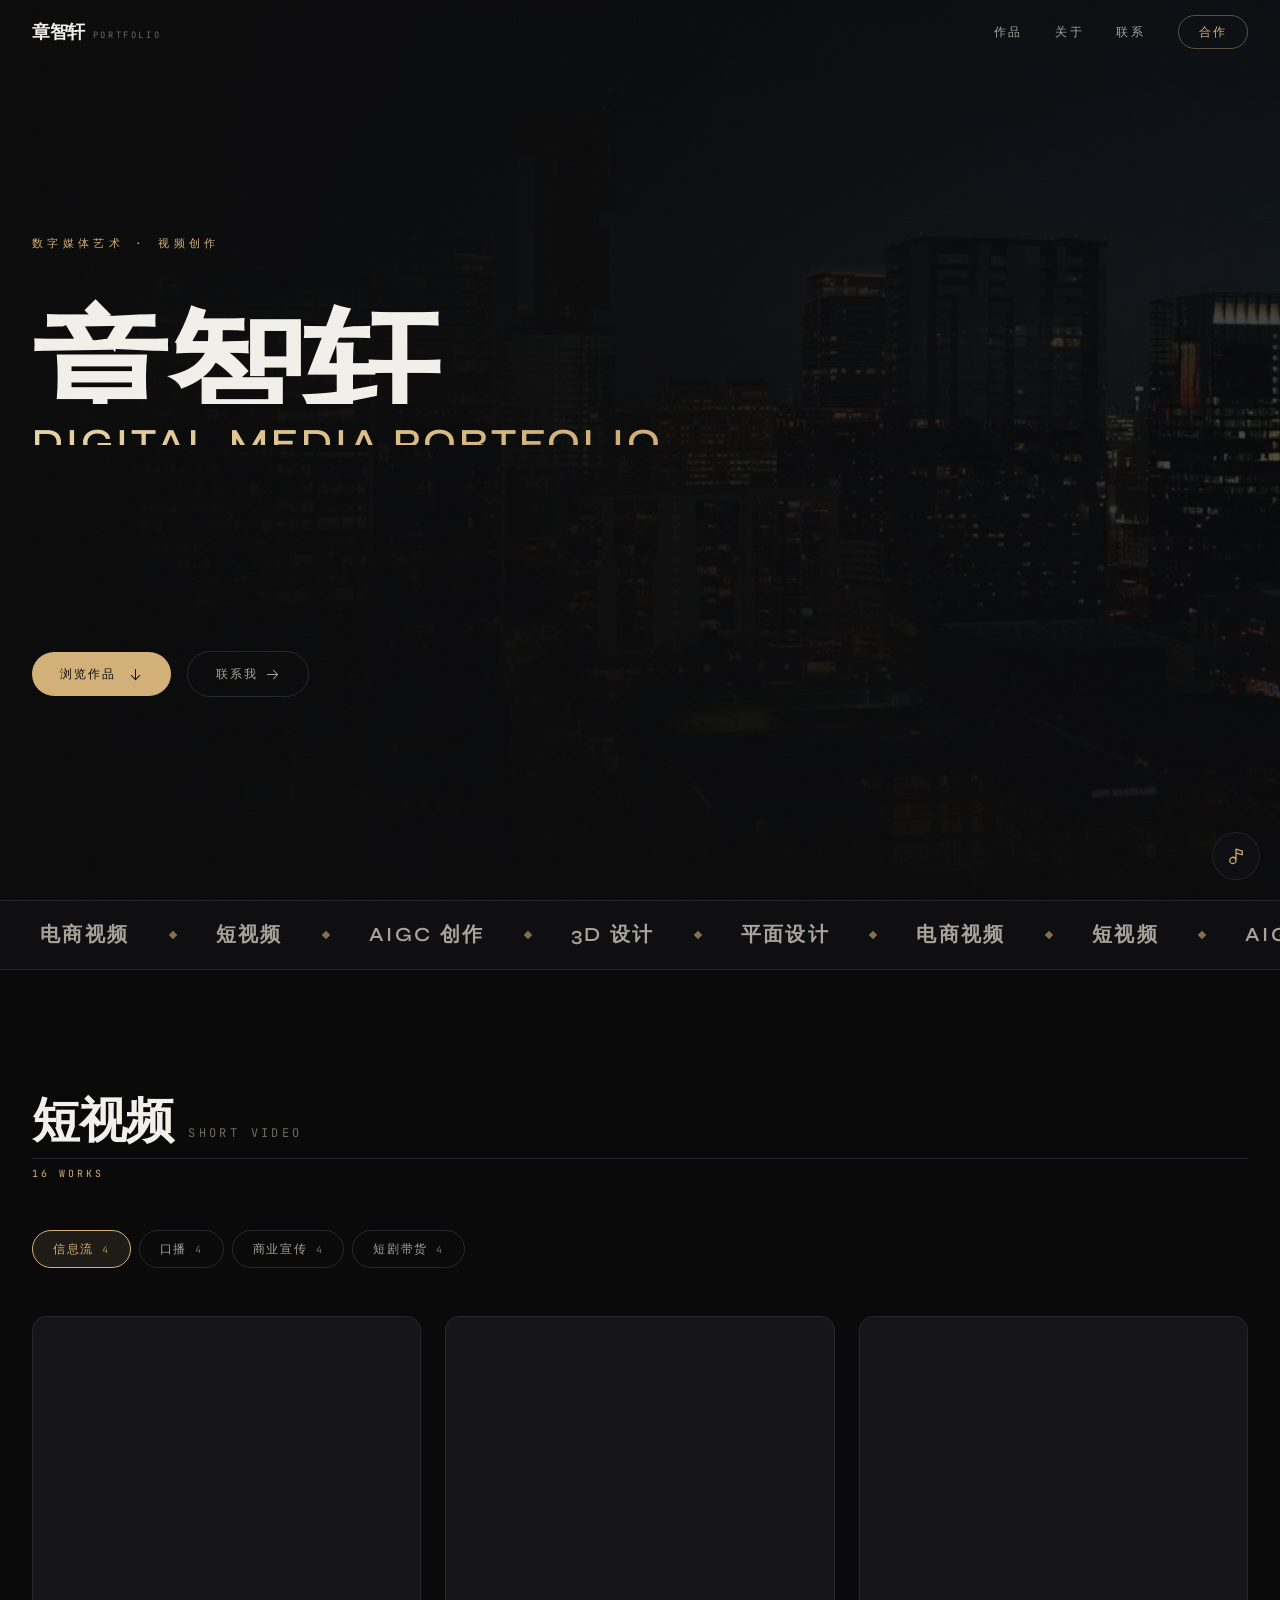
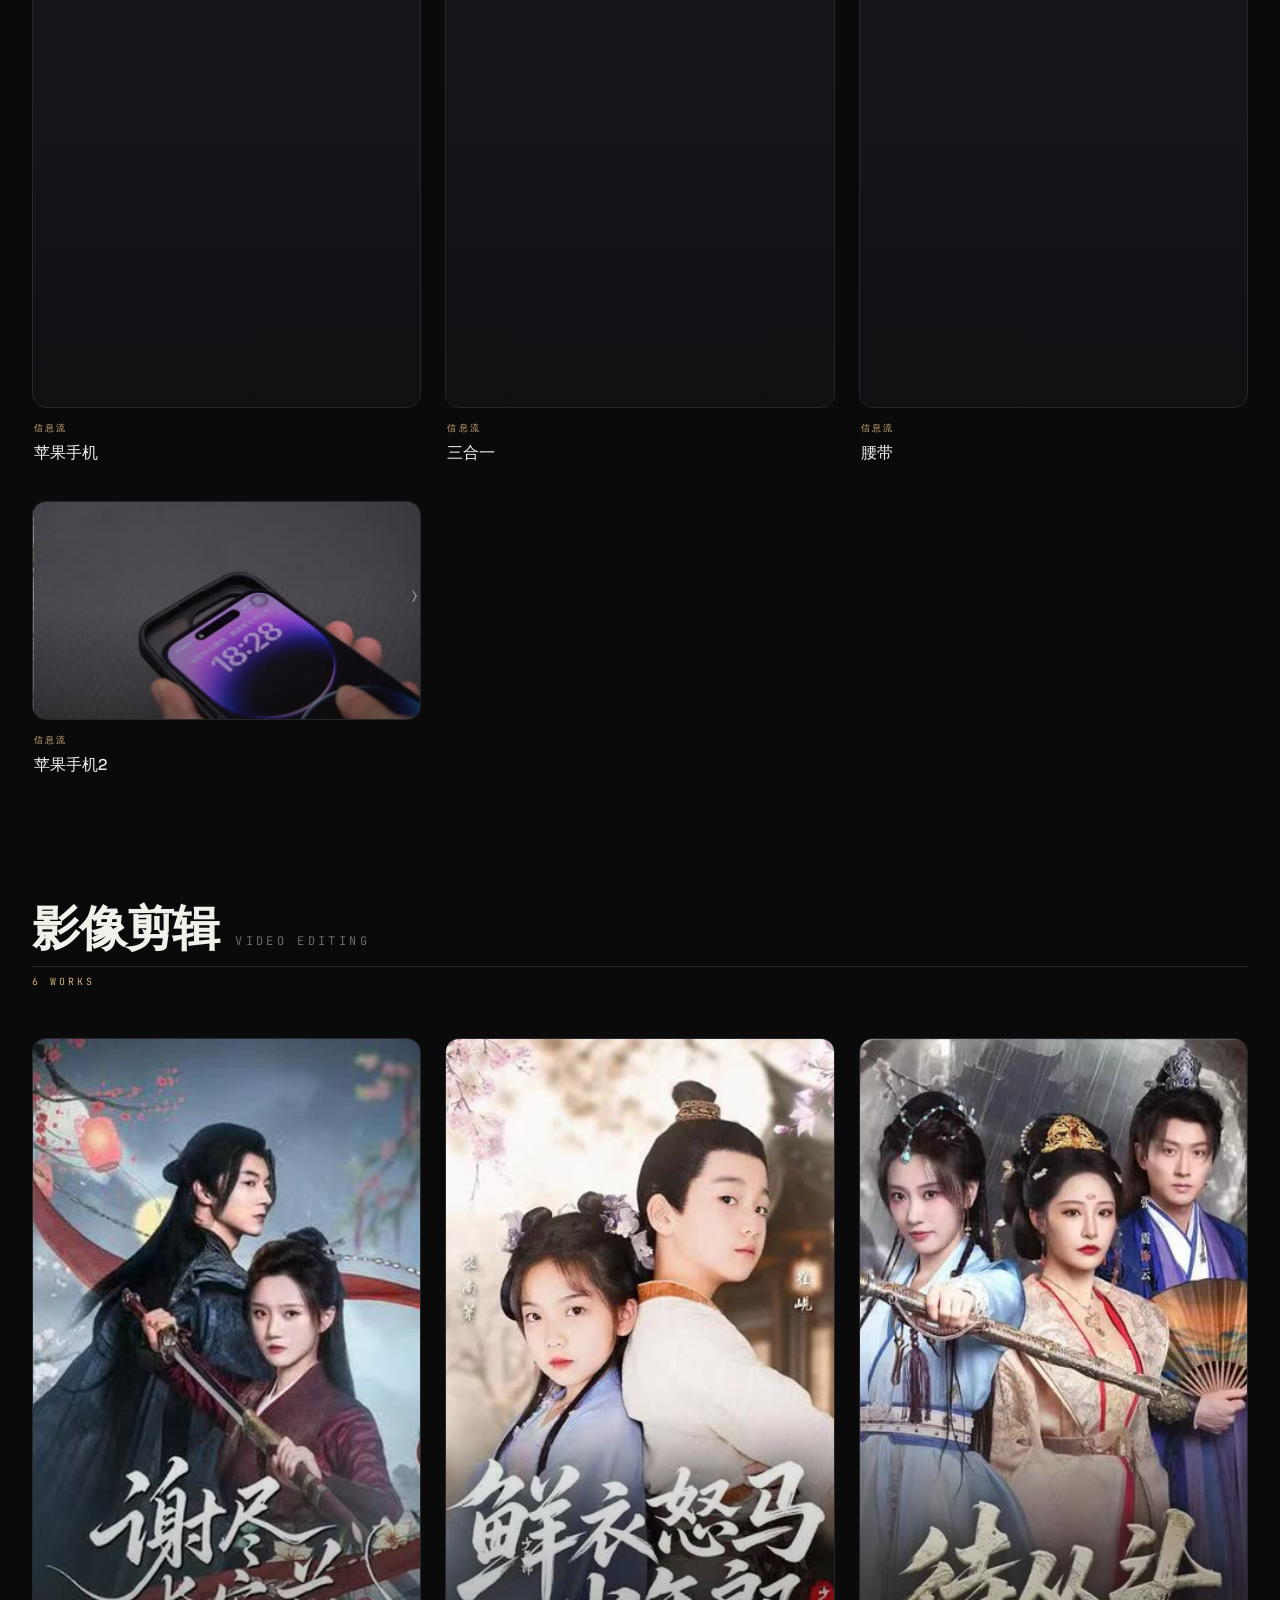
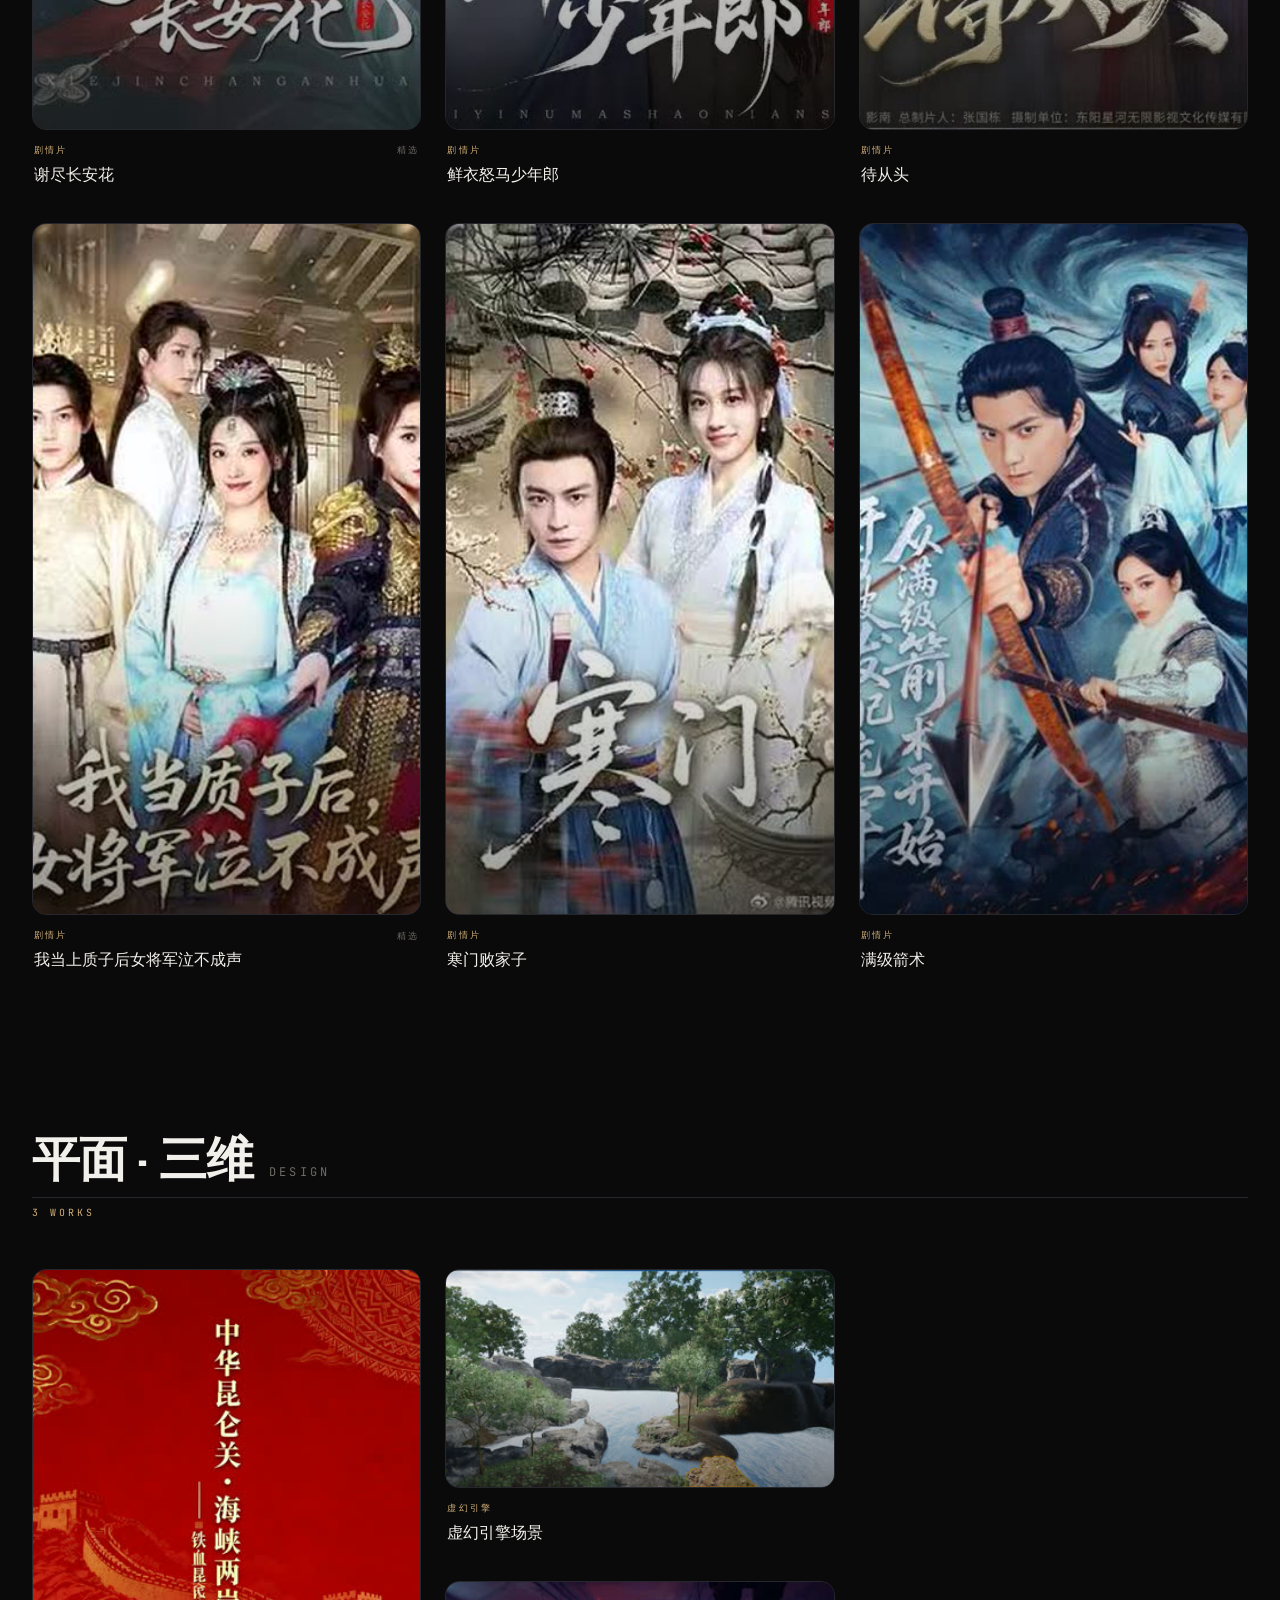
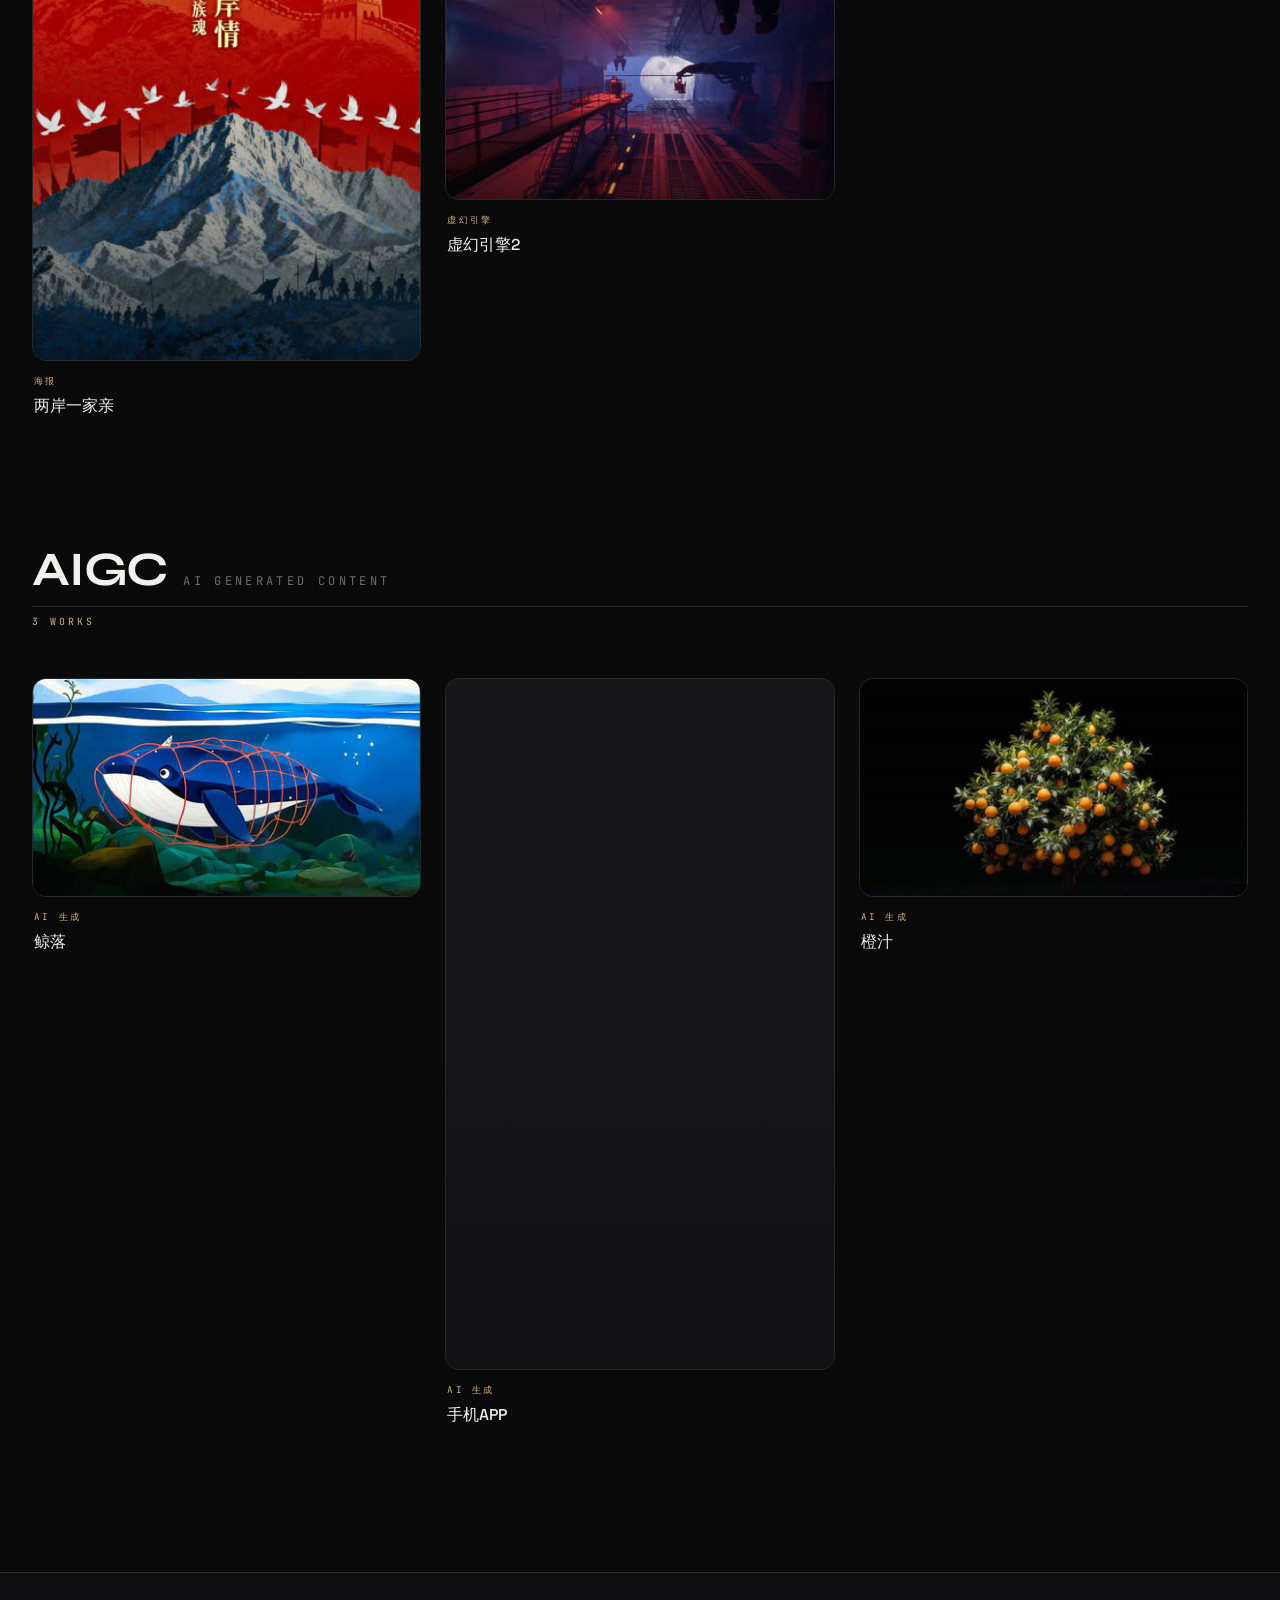
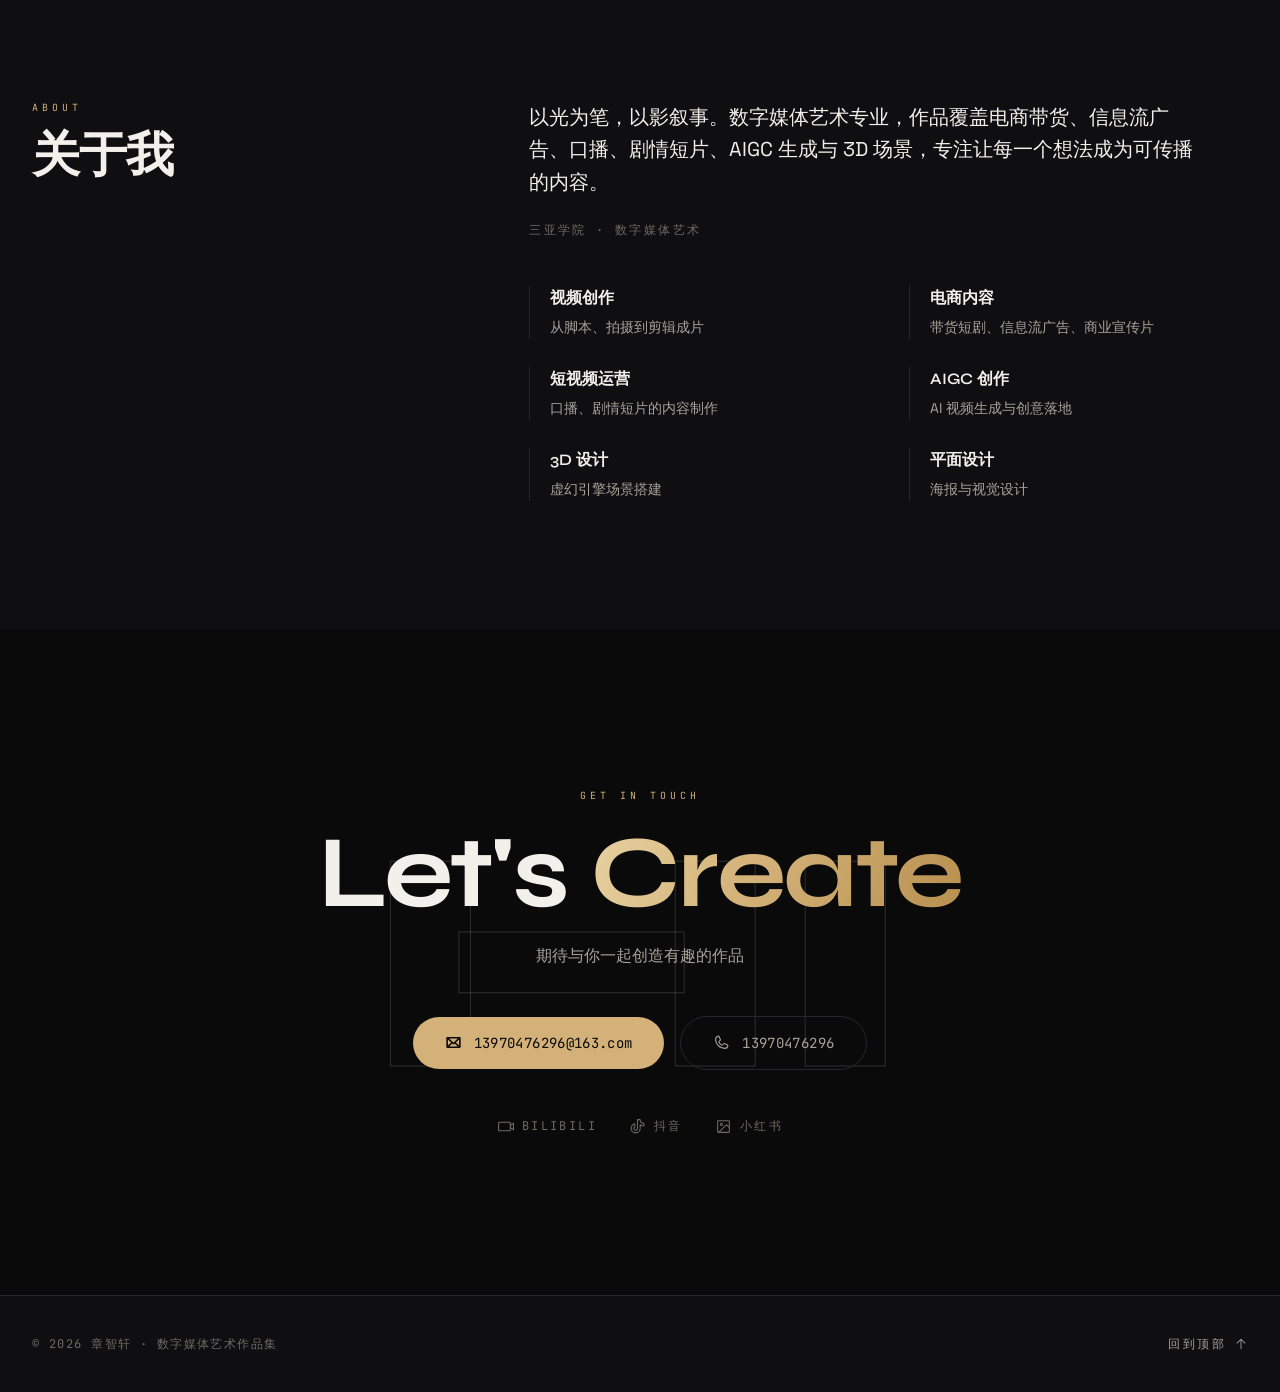
==== commit 1efbaf3e: "v8.3: 视频改走腾讯云COS国内节点，修复图片作品展示" ====
--- a/index.html
+++ b/index.html
@@ -13,7 +13,7 @@
     <link rel="icon" type="image/svg+xml" href="favicon.svg" />
     <link rel="preload" as="font" type="font/woff2" crossorigin href="fonts/8vIH7w4qzmVxm2BL9A.woff2" />
     <link rel="preload" as="font" type="font/woff2" crossorigin href="fonts/V8mDoQDjQSkFtoMM3T6r8E7mPbF4Cw.woff2" />
-    <script type="module" crossorigin src="./assets/index-DsXOhg09.js"></script>
+    <script type="module" crossorigin src="./assets/index-EjmvTUCA.js"></script>
     <link rel="stylesheet" crossorigin href="./assets/index-BCoNhsnQ.css">
   </head>
   <body>
